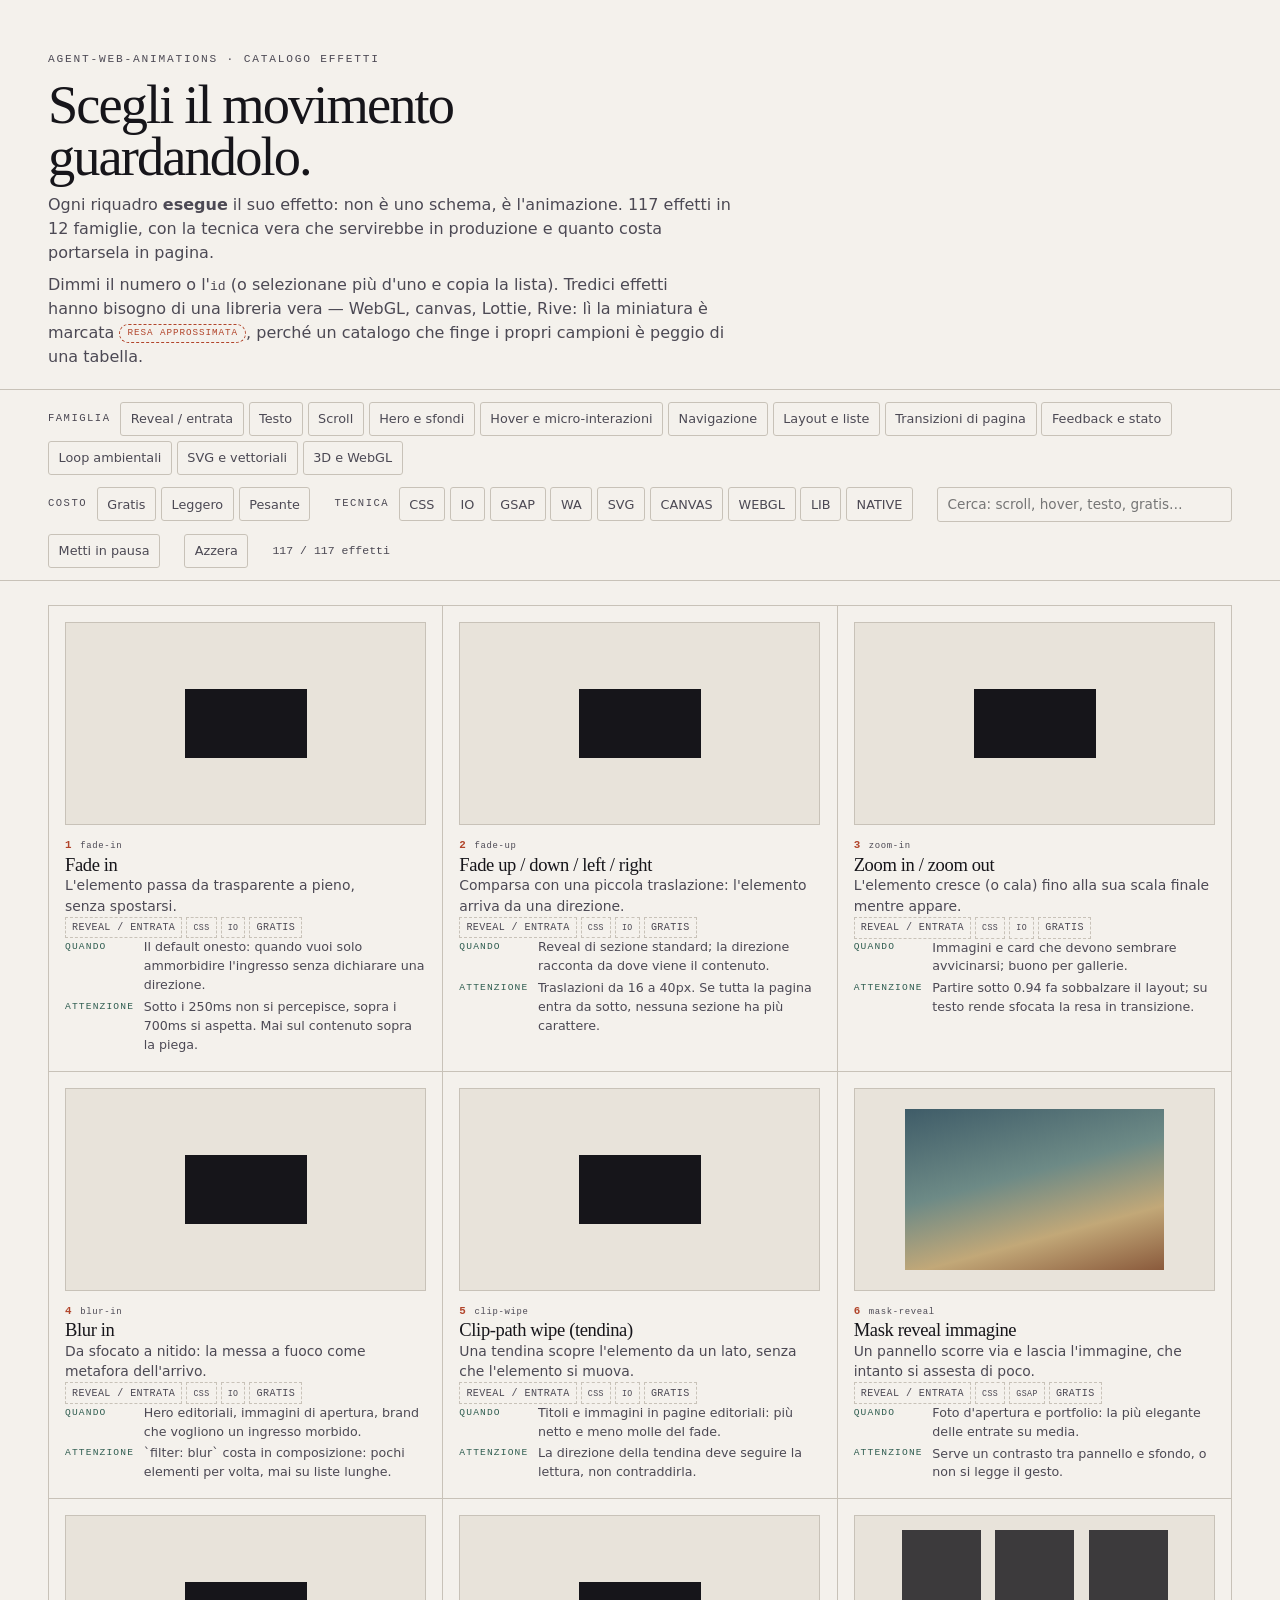
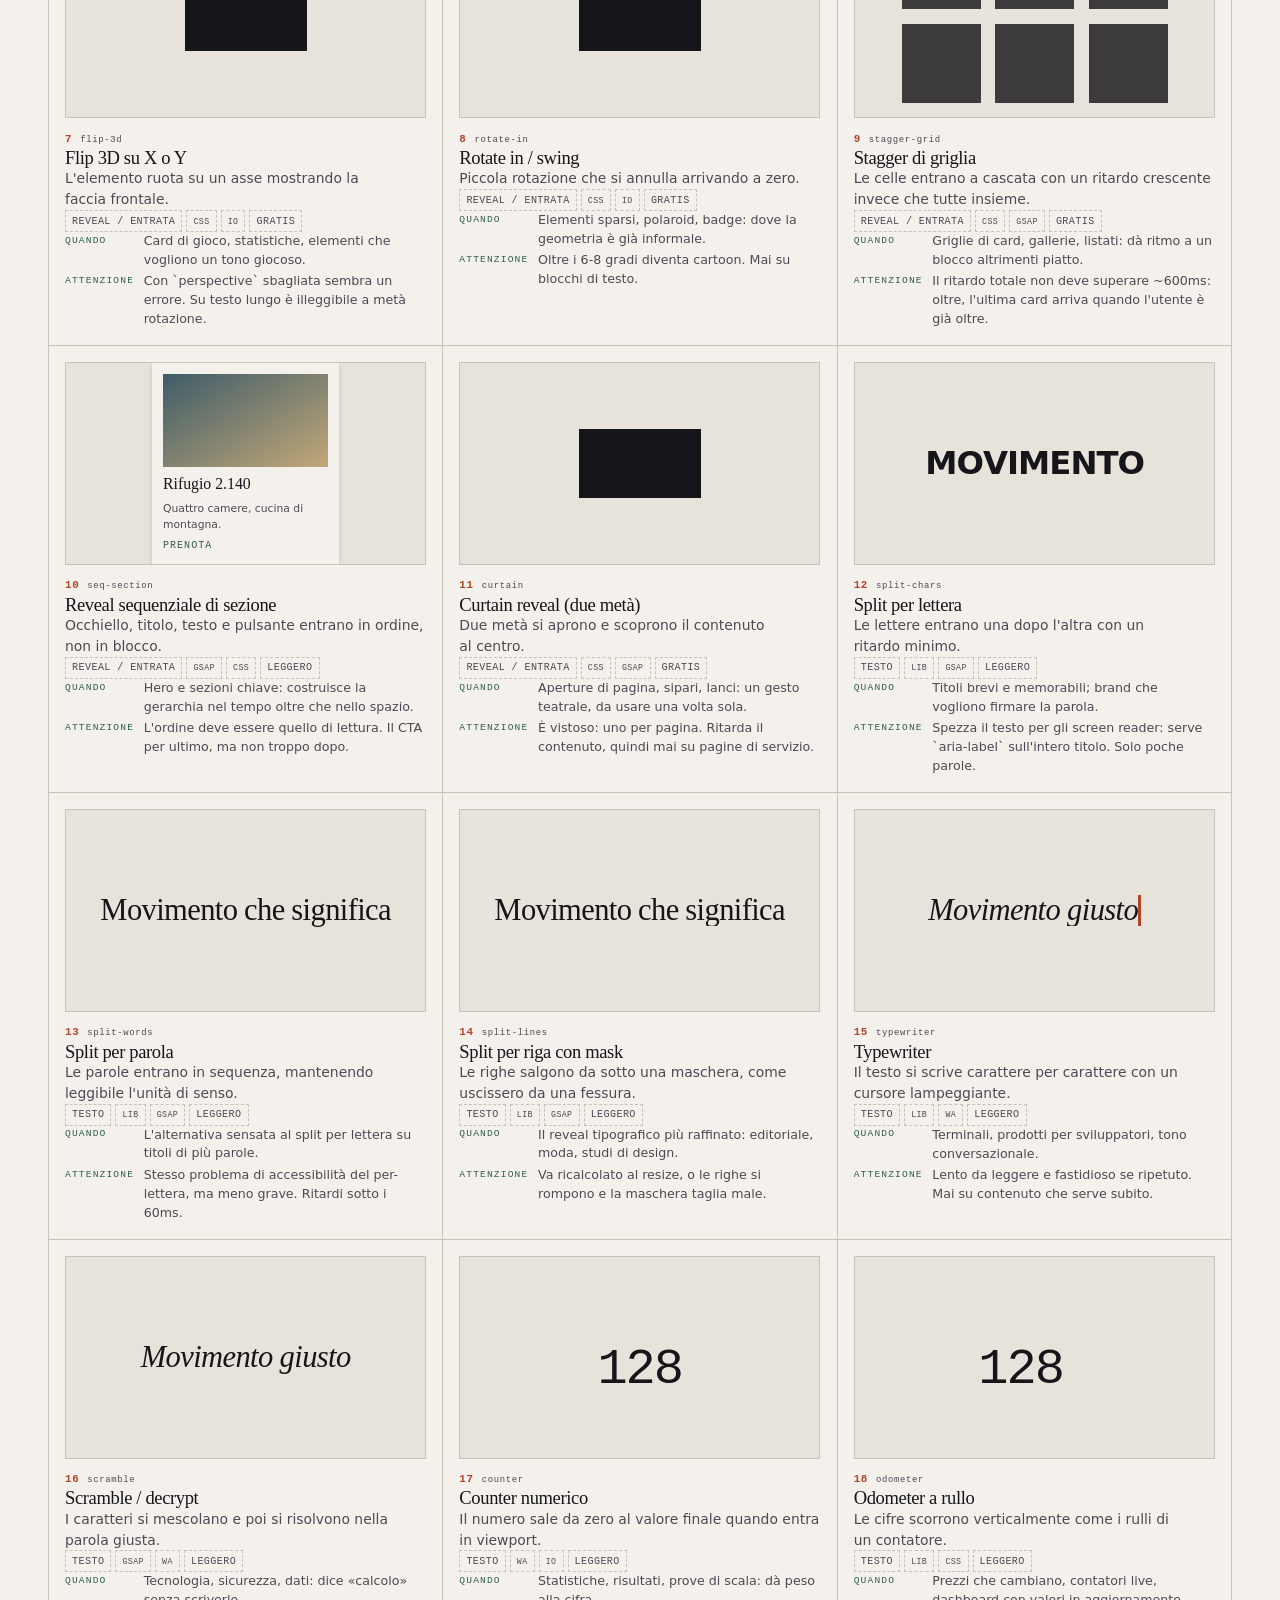
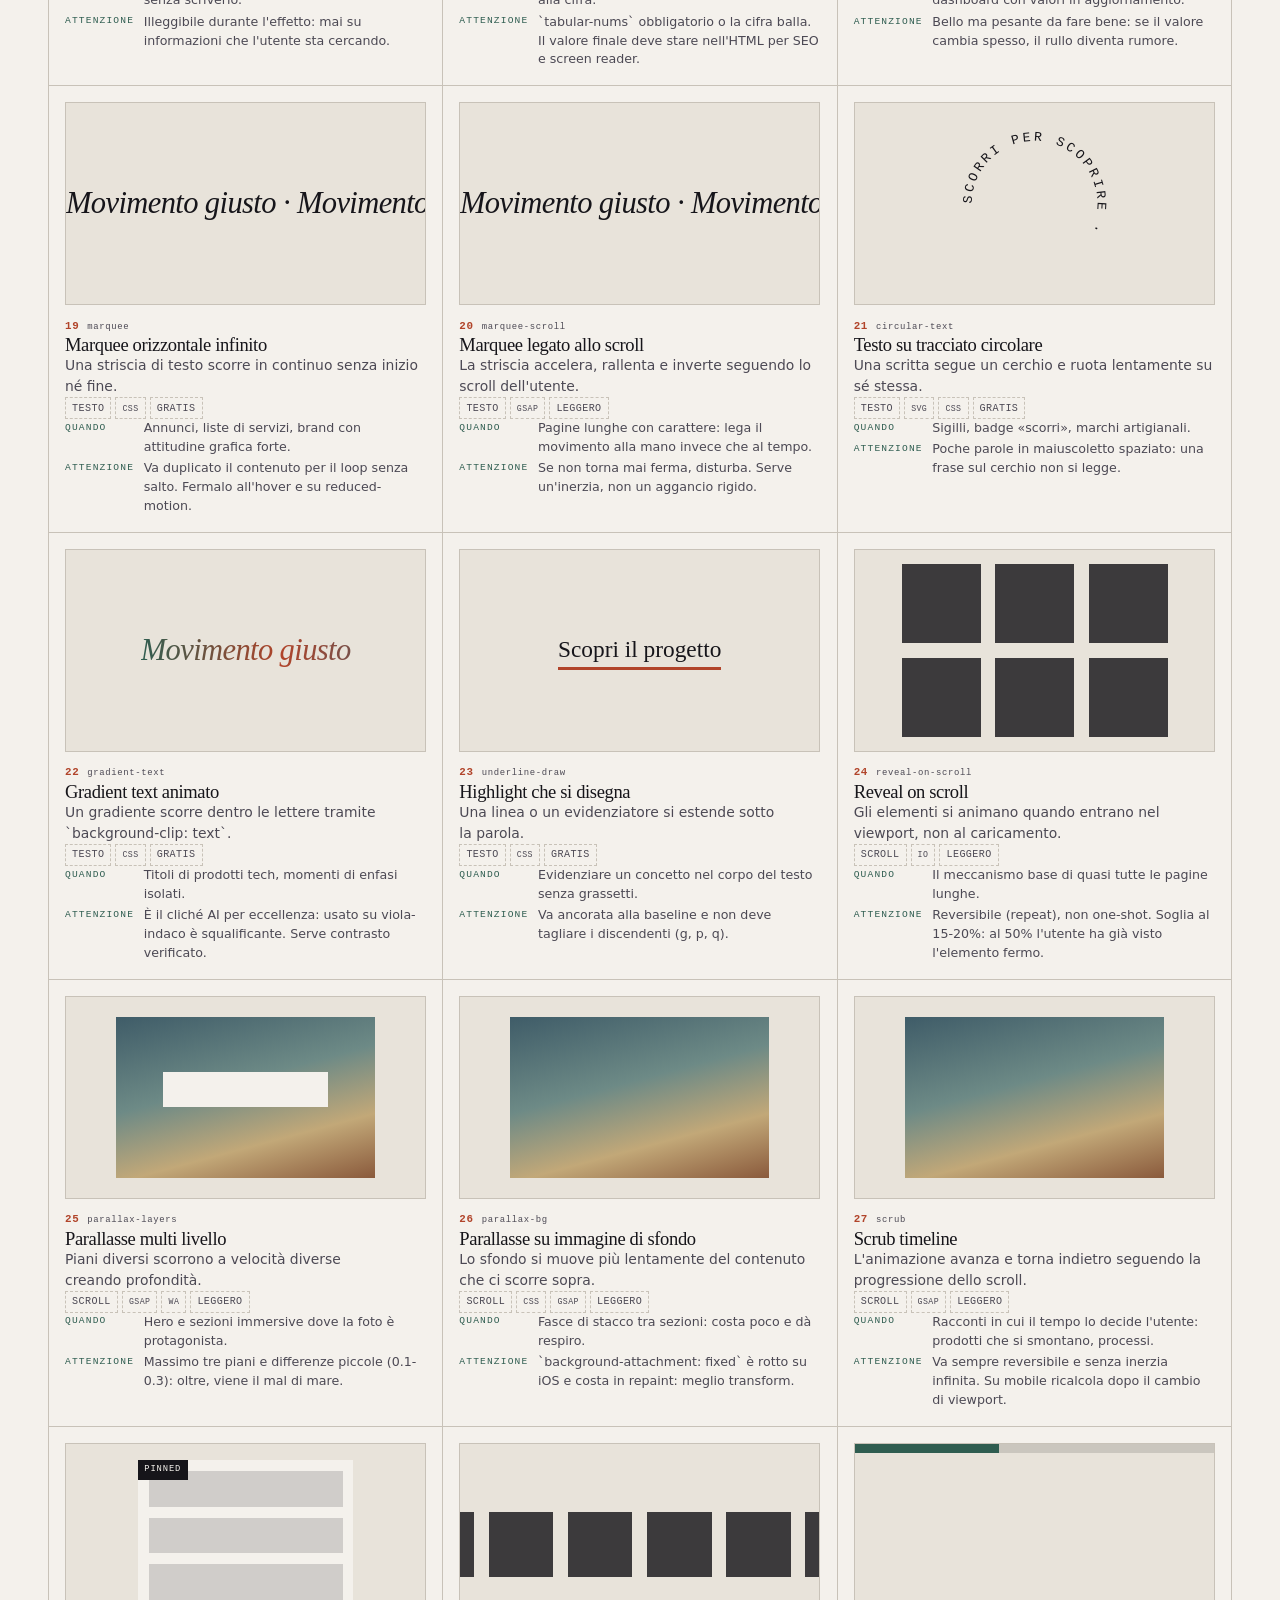
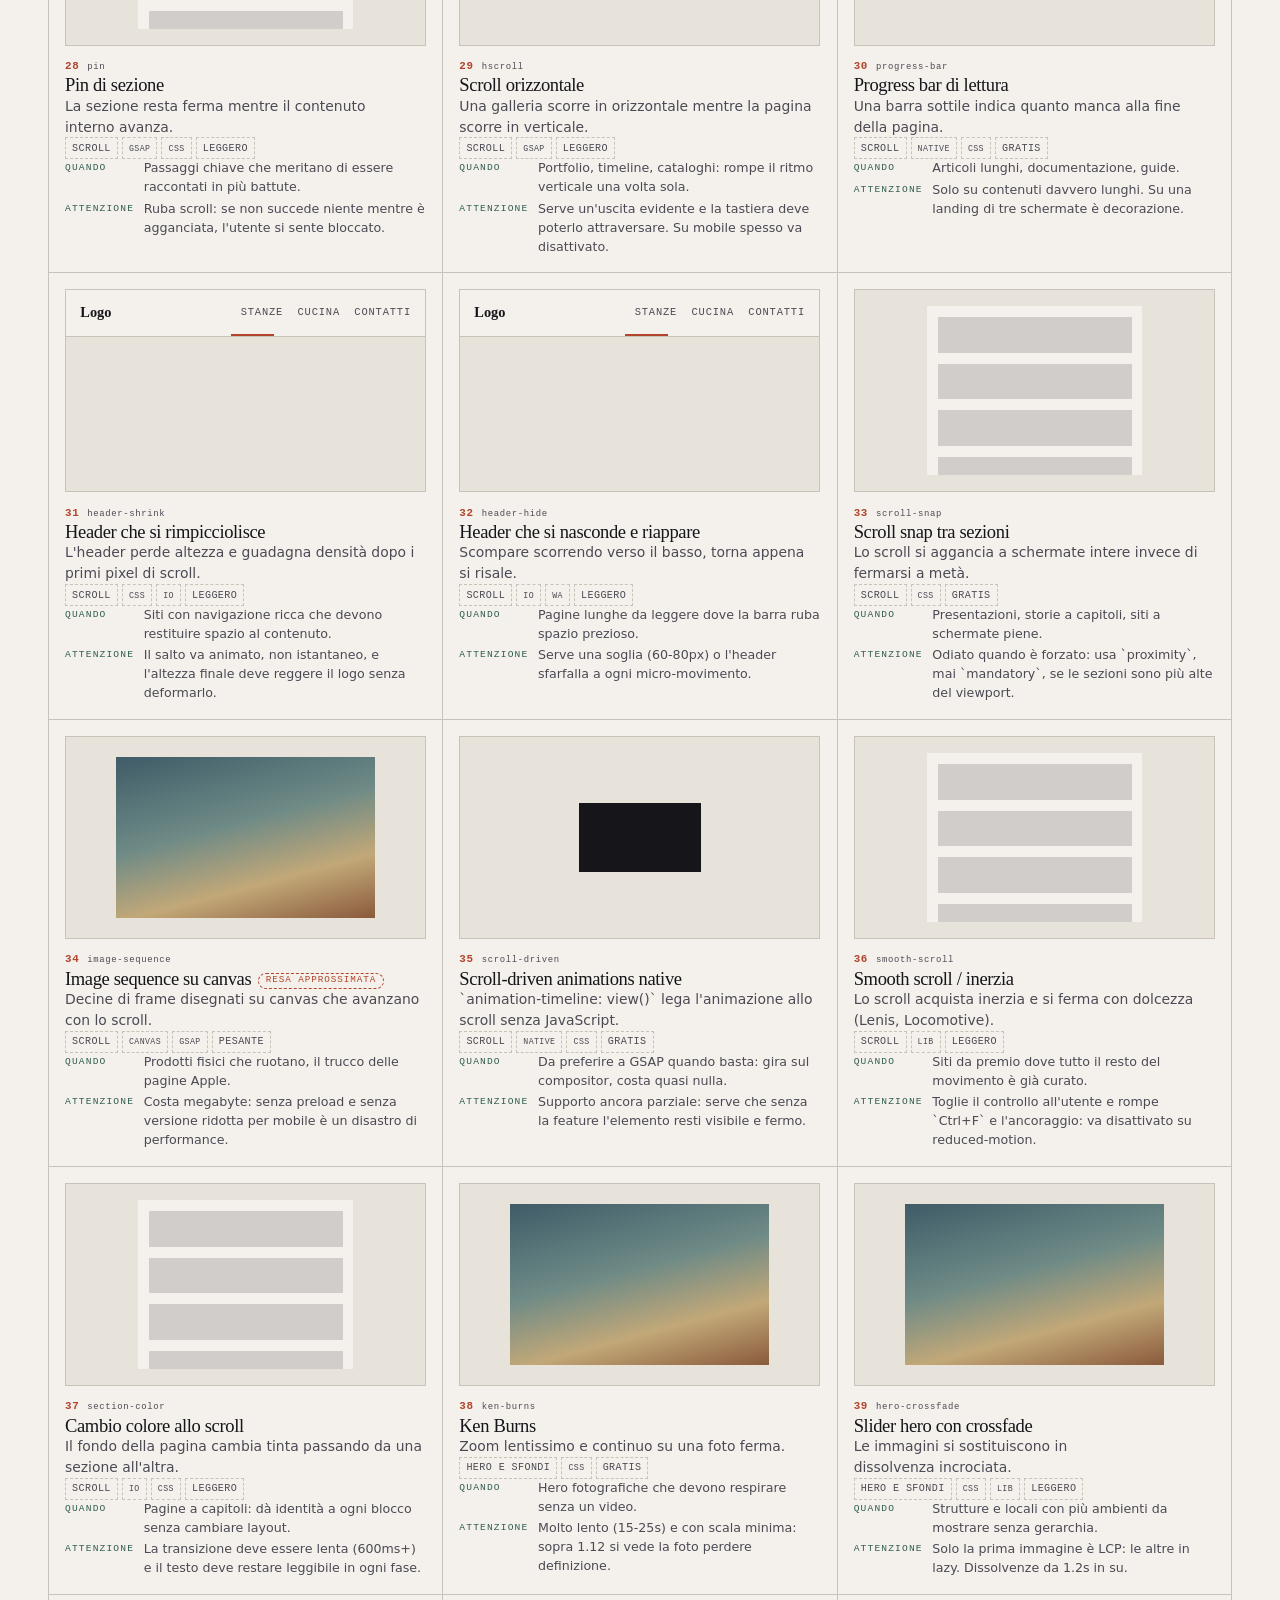
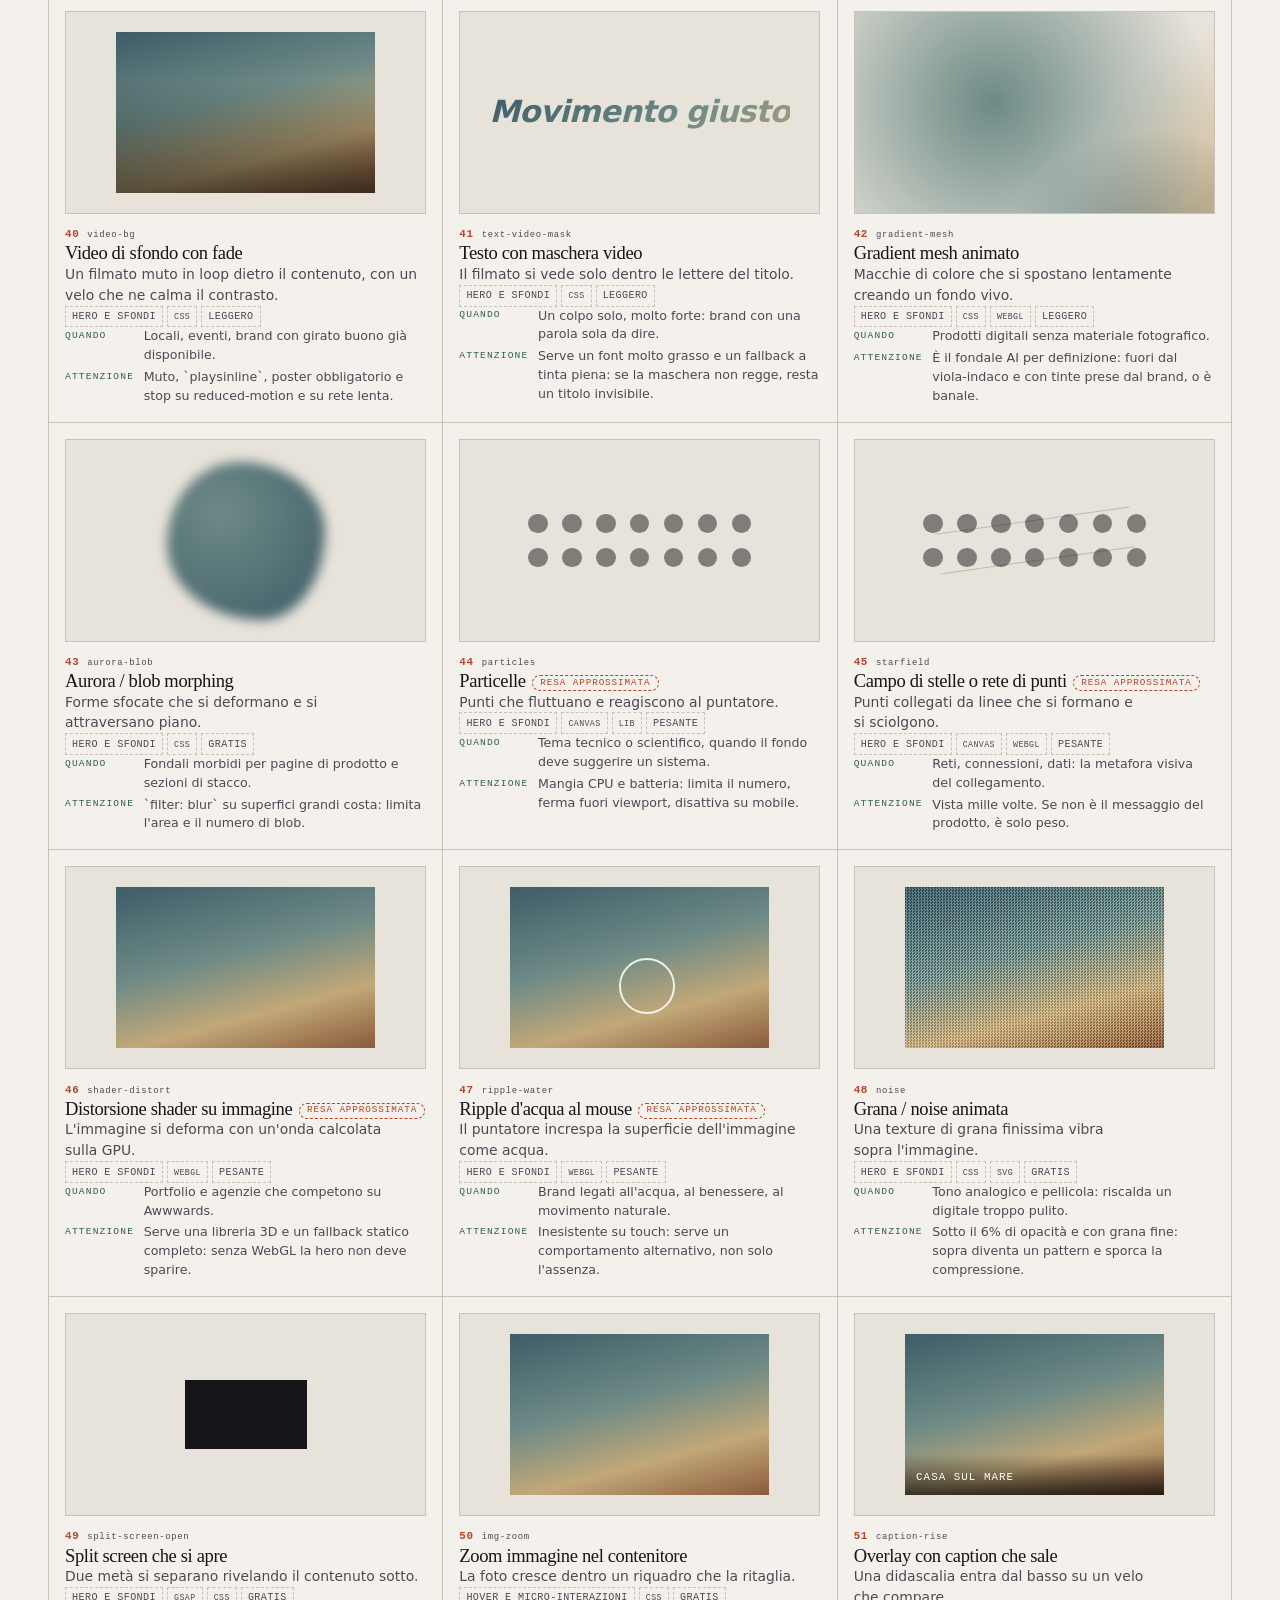
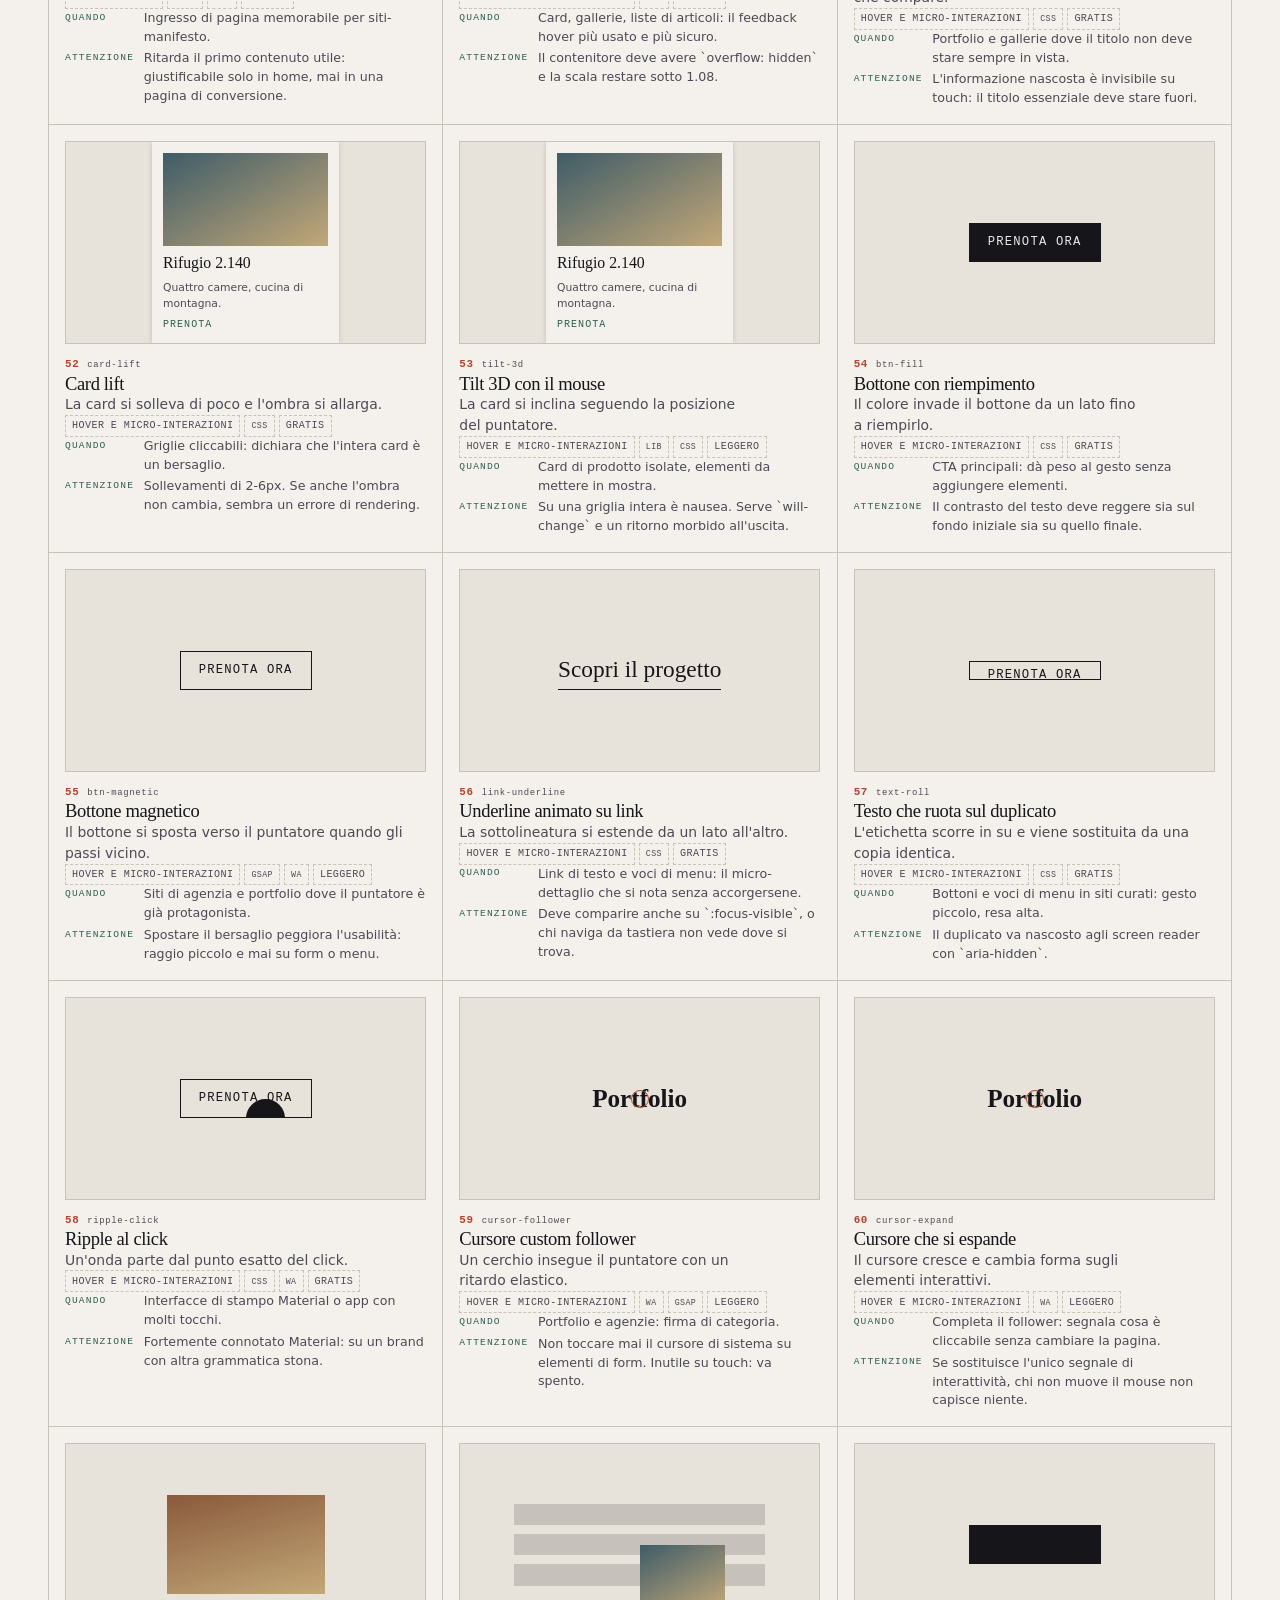
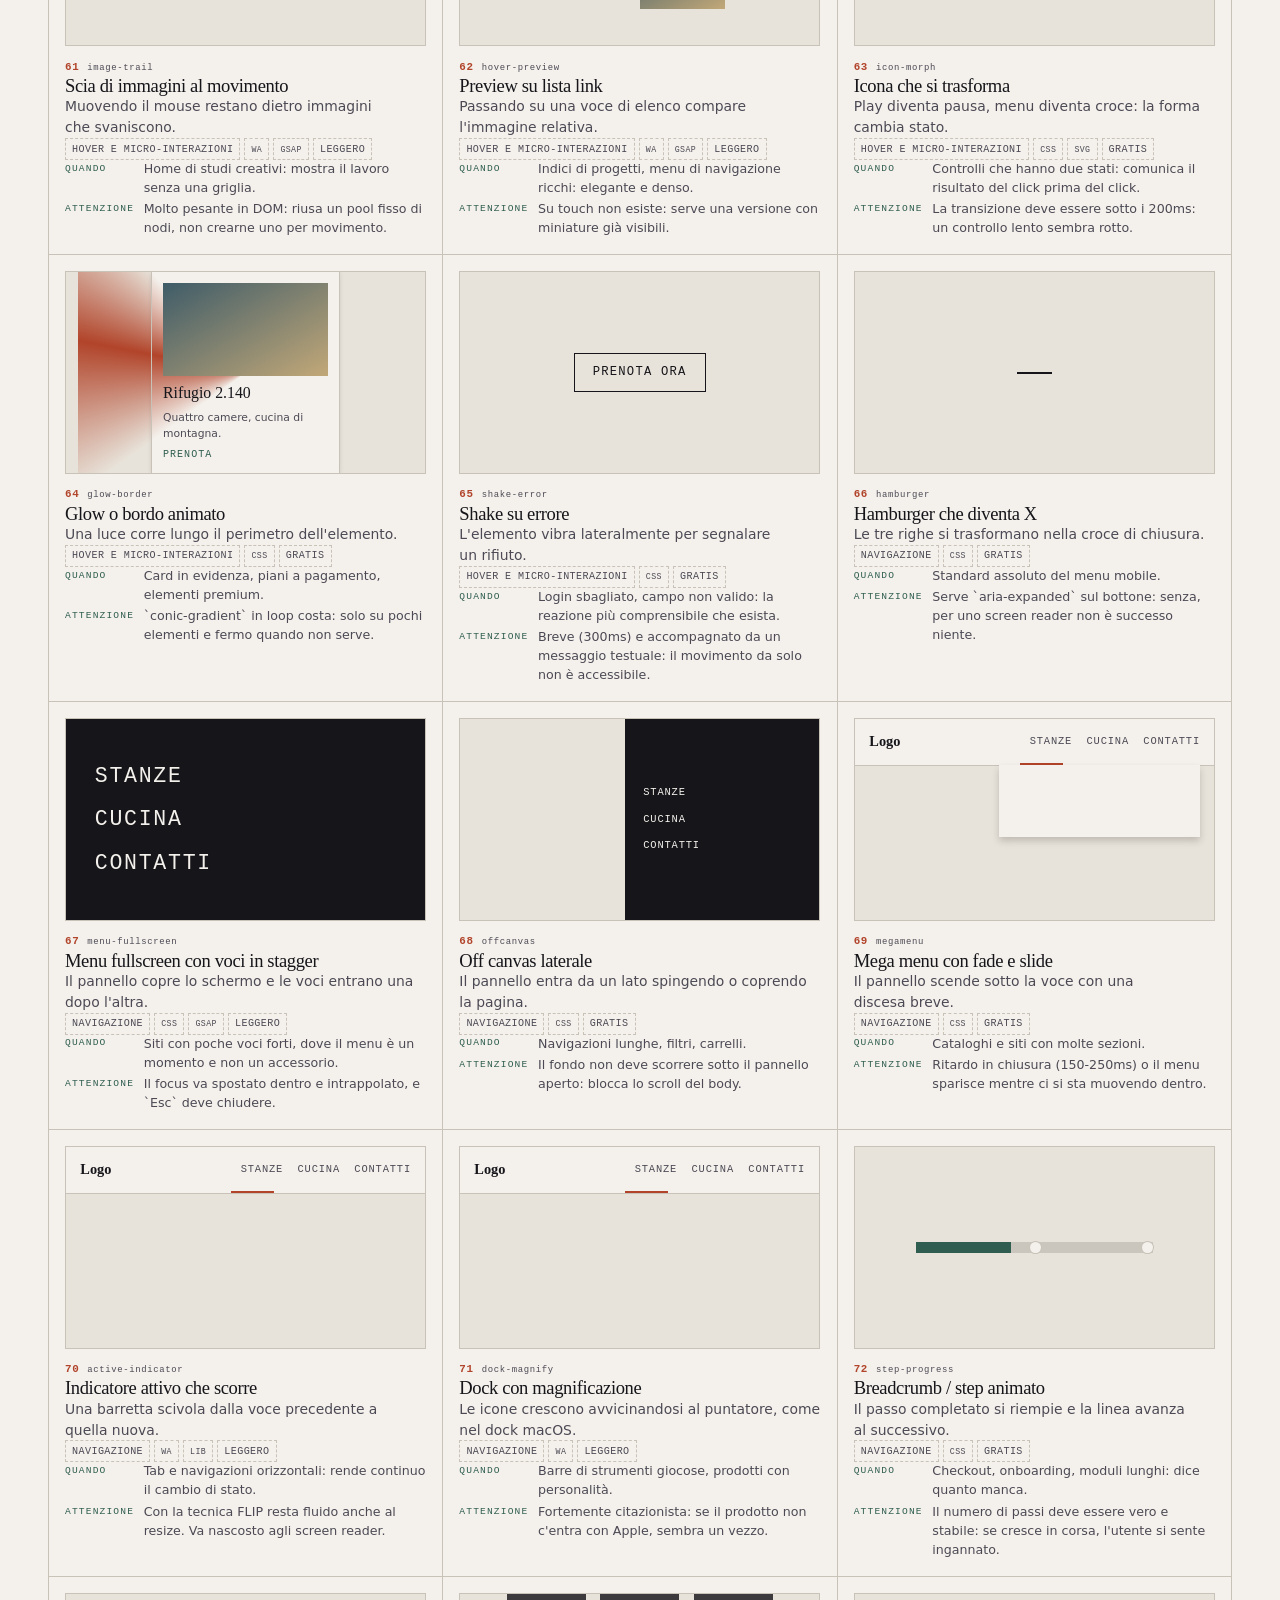
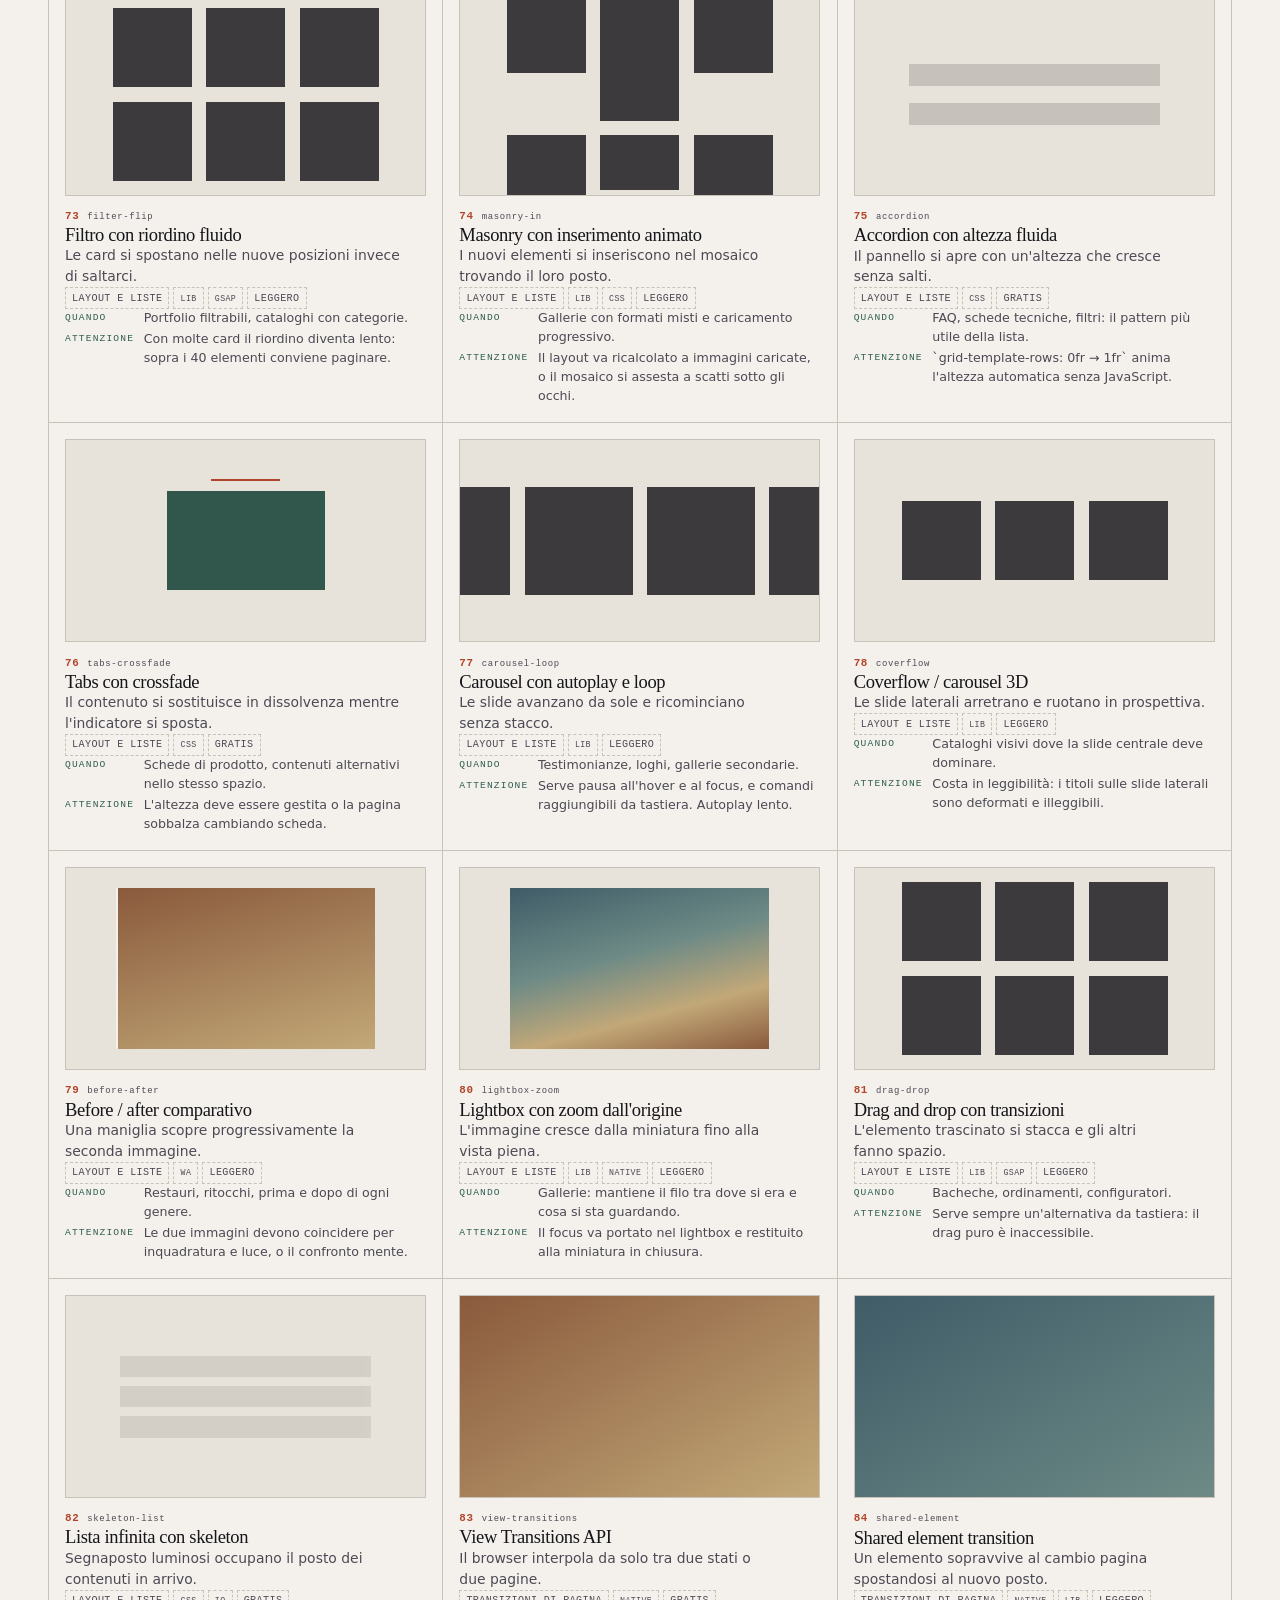
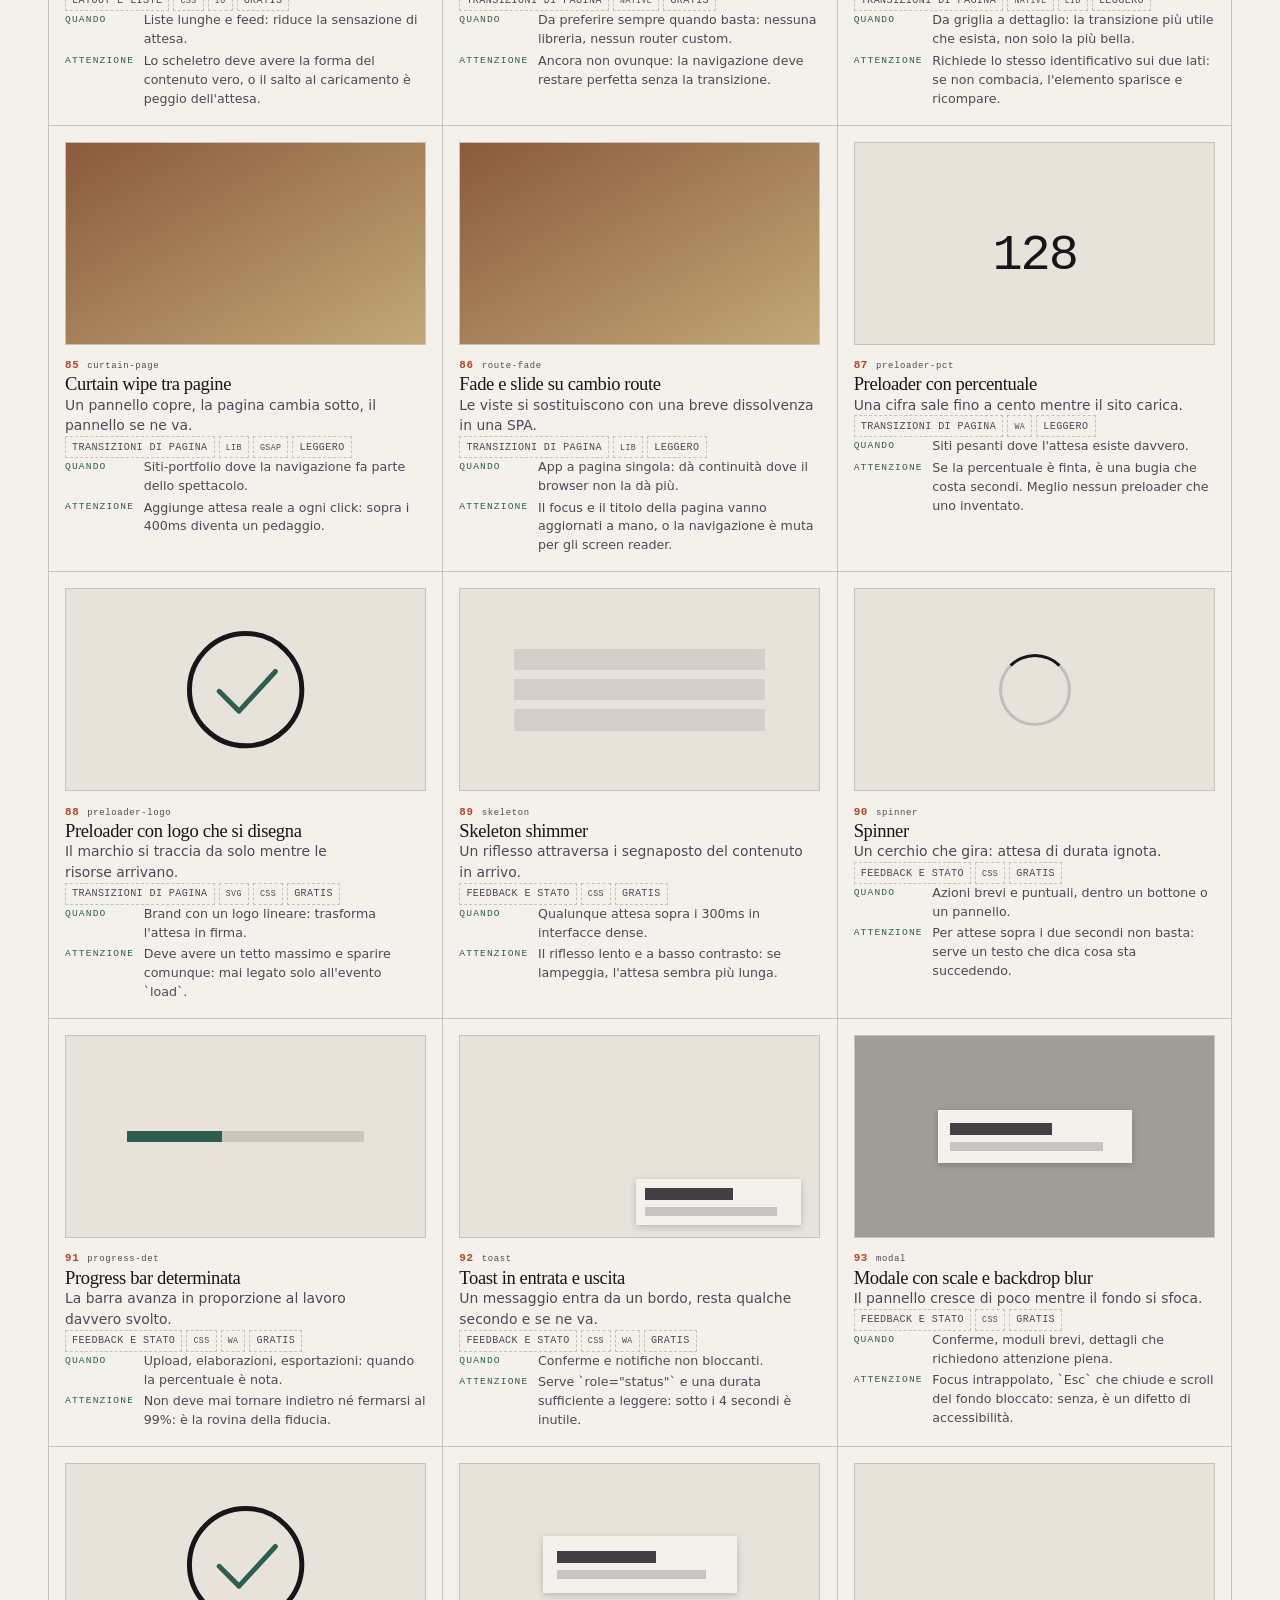
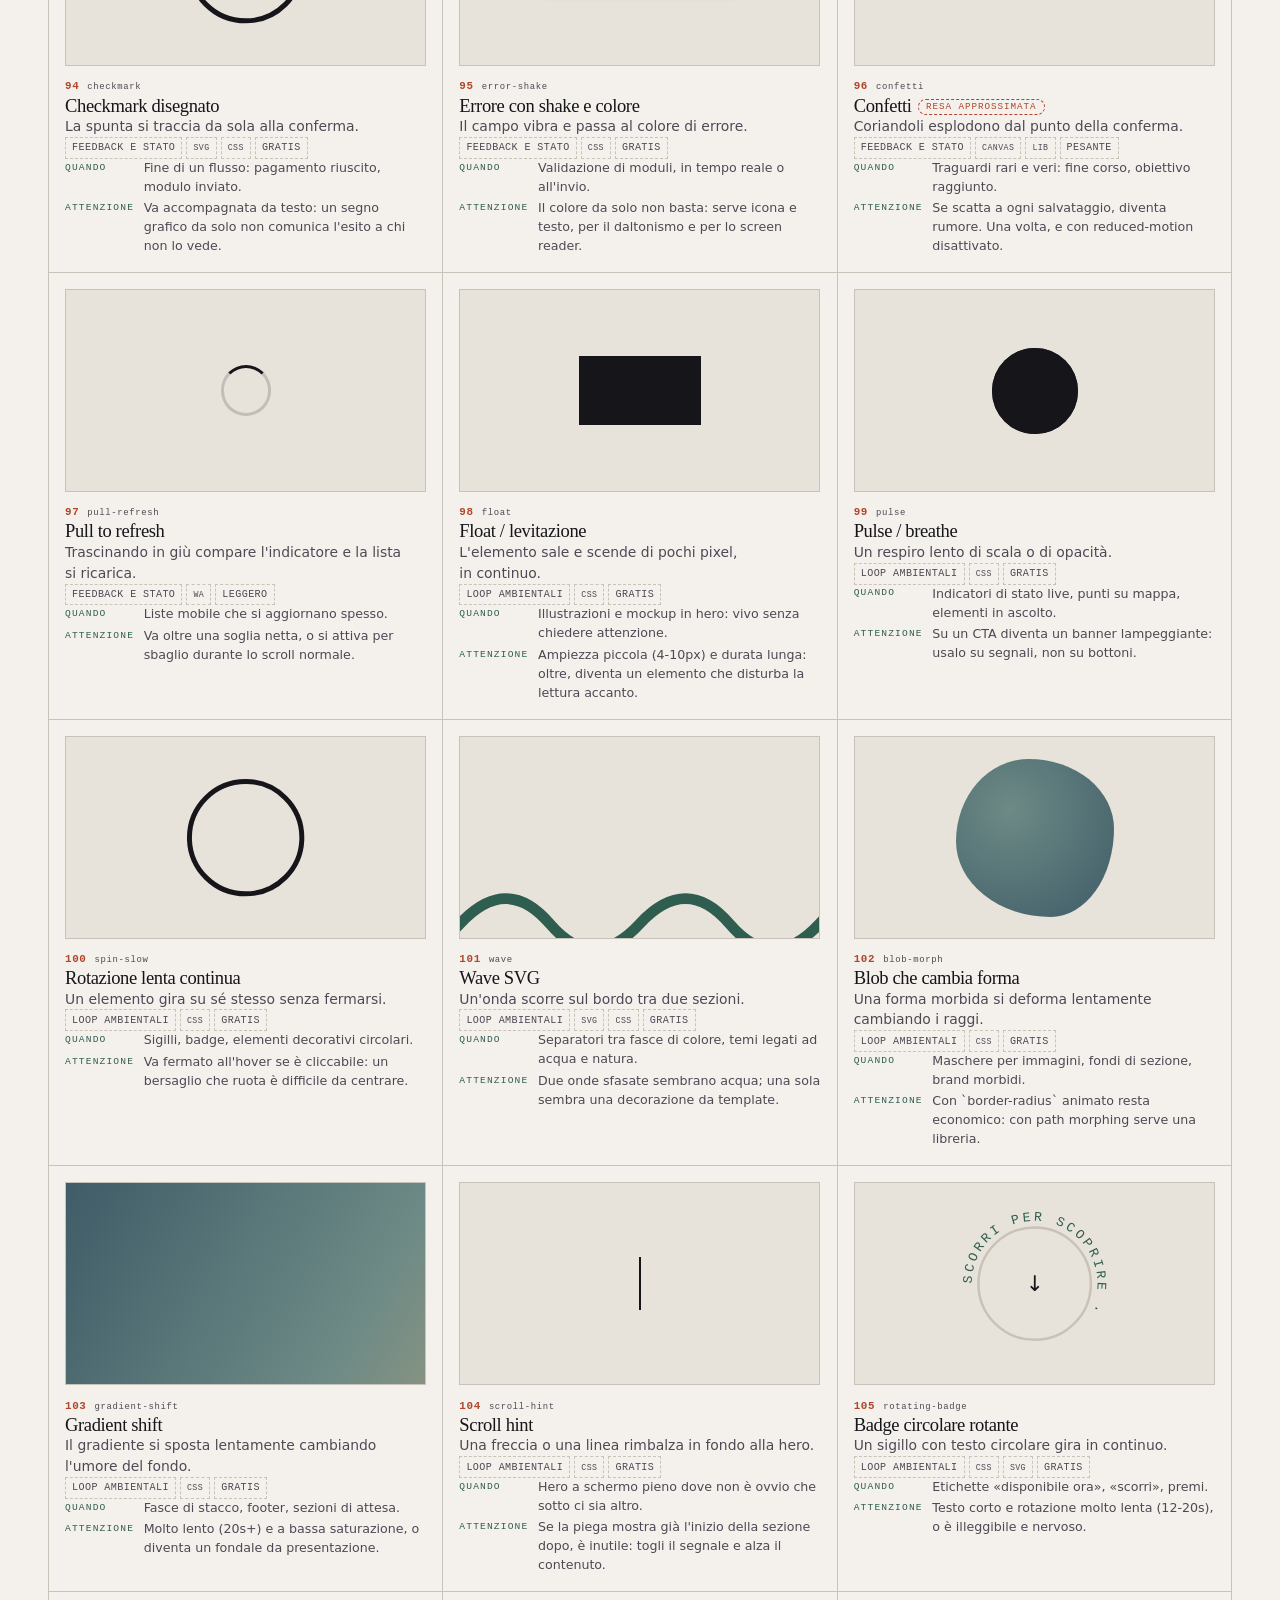
==== skills/agent-web-animations/assets/effects-gallery.html @ 32ee652e "Initial release of Enhanced Party Mode (epm) BMad module. Packages seven craft/legal/infra agents wi" ====
<!DOCTYPE html>
<html lang="it" data-generated-by="effects_gallery.py">
<head>
<meta charset="utf-8">
<meta name="viewport" content="width=device-width, initial-scale=1">
<title>Effetti — scelta a vista</title>
<style>
:root {
  --paper: #f4f1ec;
  --paper-2: #e8e3da;
  --ink: #16151a;
  --ink-2: #4c4954;
  --rule: #c8c2b8;
  --accent: #2f5d50;
  --hot: #b1442a;
  --r: 3px;
  --mono: ui-monospace, "SF Mono", SFMono-Regular, Menlo, Consolas, monospace;
  --serif: "Iowan Old Style", "Palatino Linotype", Palatino, Georgia, serif;
  --sans: system-ui, -apple-system, "Segoe UI", Roboto, sans-serif;
}
* { box-sizing: border-box; }
html { -webkit-text-size-adjust: 100%; }
body {
  margin: 0; background: var(--paper); color: var(--ink);
  font-family: var(--sans); line-height: 1.5;
}
code { font-family: var(--mono); font-size: .82em; }
.sr { position: absolute; width: 1px; height: 1px; overflow: hidden; clip: rect(0 0 0 0); }

header.masthead { padding: clamp(1.5rem, 4vw, 3.5rem) clamp(1rem, 4vw, 3rem) 1.25rem; border-bottom: 1px solid var(--rule); }
.kicker { font-family: var(--mono); font-size: .7rem; letter-spacing: .16em; text-transform: uppercase; color: var(--ink-2); margin: 0 0 .75rem; }
h1 { font-family: var(--serif); font-weight: 500; font-size: clamp(2rem, 5.5vw, 3.4rem); line-height: .95; letter-spacing: -.035em; margin: 0 0 .6rem; max-width: 22ch; text-wrap: balance; }
.lede { margin: 0; max-width: 68ch; color: var(--ink-2); text-wrap: pretty; }
.lede + .lede { margin-top: .5rem; }

.toolbar { position: sticky; top: 0; z-index: 5; background: color-mix(in srgb, var(--paper) 92%, transparent); backdrop-filter: blur(6px); border-bottom: 1px solid var(--rule); padding: .75rem clamp(1rem, 4vw, 3rem); display: flex; flex-wrap: wrap; gap: .75rem 1.5rem; align-items: center; }
.chips { display: flex; flex-wrap: wrap; gap: .3rem; align-items: center; }
.chips__label { font-family: var(--mono); font-size: .66rem; letter-spacing: .14em; text-transform: uppercase; color: var(--ink-2); margin-right: .3rem; }
.chip, .btn { font: inherit; font-size: .8rem; padding: .3rem .6rem; border: 1px solid var(--rule); border-radius: var(--r); background: transparent; color: var(--ink-2); cursor: pointer; min-height: 34px; }
.chip[aria-pressed="true"] { background: var(--ink); border-color: var(--ink); color: var(--paper); }
.chip:focus-visible, .btn:focus-visible, .card:focus-visible, input:focus-visible { outline: 2px solid var(--hot); outline-offset: 2px; }
.search { flex: 1 1 12rem; min-width: 9rem; }
.search input { width: 100%; font: inherit; font-size: .85rem; padding: .4rem .6rem; border: 1px solid var(--rule); border-radius: var(--r); background: var(--paper); color: var(--ink); min-height: 34px; }
.count { font-family: var(--mono); font-size: .72rem; color: var(--ink-2); white-space: nowrap; }

main { padding: 1.5rem clamp(1rem, 4vw, 3rem) 6rem; }
.grid { display: grid; gap: 1px; grid-template-columns: repeat(auto-fill, minmax(min(100%, 23rem), 1fr)); background: var(--rule); border: 1px solid var(--rule); }
.card { background: var(--paper); padding: 1rem; display: flex; flex-direction: column; gap: .75rem; cursor: pointer; }
.card[aria-pressed="true"] { background: var(--paper-2); box-shadow: inset 3px 0 0 var(--hot); }
.card .eyebrow { margin: 0; font-family: var(--mono); font-size: .68rem; letter-spacing: .06em; color: var(--ink-2); display: flex; gap: .5rem; align-items: baseline; }
.card .eyebrow b { color: var(--hot); font-weight: 600; }
.card h3 { font-family: var(--serif); font-weight: 500; font-size: 1.16rem; line-height: 1.15; letter-spacing: -.02em; margin: 0; }
.card .desc { margin: 0; font-size: .87rem; color: var(--ink-2); max-width: 52ch; text-wrap: pretty; }
.flag { display: inline-block; margin-left: .4rem; font-family: var(--mono); font-size: .58rem; letter-spacing: .1em; text-transform: uppercase; color: var(--hot); border: 1px dashed currentColor; border-radius: 999px; padding: .1rem .45rem; vertical-align: middle; }
.flag--inline { margin: 0; }
.tokens { list-style: none; display: flex; flex-wrap: wrap; gap: .25rem; margin: 0; padding: 0; }
.tokens li { font-family: var(--mono); font-size: .63rem; letter-spacing: .04em; text-transform: uppercase; padding: .15rem .38rem; border: 1px dashed var(--rule); color: var(--ink-2); }
.cost--free { color: var(--accent); border-color: currentColor; }
.cost--heavy { color: var(--hot); border-color: currentColor; }
.notes { margin: 0; display: grid; grid-template-columns: max-content 1fr; gap: .15rem .6rem; font-size: .79rem; }
.notes dt { font-family: var(--mono); font-size: .6rem; letter-spacing: .12em; text-transform: uppercase; color: var(--accent); padding-top: .12rem; }
.notes dd { margin: 0; color: var(--ink-2); }
.card[hidden] { display: none; }

.kits { margin-top: 3rem; border-top: 1px solid var(--rule); padding-top: 1.5rem; }
.kits h2, .legend h2 { font-family: var(--serif); font-weight: 500; font-size: 1.5rem; letter-spacing: -.025em; margin: 0 0 .5rem; }
.kits__cols { display: grid; gap: 1px; grid-template-columns: repeat(auto-fit, minmax(min(100%, 15rem), 1fr)); background: var(--rule); border: 1px solid var(--rule); margin-top: 1rem; }
.kit { background: var(--paper); padding: .9rem; display: flex; flex-direction: column; gap: .5rem; align-items: start; }
.kit h3 { font-family: var(--serif); font-weight: 500; font-size: 1.05rem; margin: 0; }
.kit p { margin: 0; font-size: .82rem; color: var(--ink-2); }
.kit__ids { font-family: var(--mono); font-size: .66rem; line-height: 1.7; }
.legend { margin-top: 2.5rem; border-top: 1px solid var(--rule); padding-top: 1.5rem; }
.legend__cols { display: grid; gap: 1.5rem 2.5rem; grid-template-columns: repeat(auto-fit, minmax(min(100%, 17rem), 1fr)); }
.legend h3 { font-family: var(--mono); font-size: .68rem; letter-spacing: .14em; text-transform: uppercase; color: var(--accent); margin: 0 0 .5rem; }
.legend dl { margin: 0; }
.legend dt { font-size: .82rem; }
.legend dt code { color: var(--ink-2); }
.legend dd { margin: 0 0 .6rem; font-size: .8rem; color: var(--ink-2); max-width: 46ch; }
.credits { margin-top: 2rem; border-top: 1px solid var(--rule); padding-top: 1rem; }
.credits p { margin: 0; font-family: var(--mono); font-size: .7rem; line-height: 1.6; color: var(--ink-2); max-width: 80ch; }

.tray { position: fixed; left: 0; right: 0; bottom: 0; z-index: 10; display: flex; flex-wrap: wrap; gap: .5rem 1rem; align-items: center; padding: .7rem clamp(1rem, 4vw, 3rem); background: var(--ink); color: var(--paper); }
.tray[hidden] { display: none; }
.tray p { margin: 0; font-family: var(--mono); font-size: .74rem; flex: 1 1 14rem; word-break: break-word; }
.tray .btn { border-color: rgb(255 255 255 / .45); color: var(--paper); }
.empty { font-family: var(--mono); font-size: .8rem; color: var(--ink-2); padding: 2rem 0; }
.empty[hidden] { display: none; }

@media (max-width: 720px) { .toolbar { position: static; } .notes { grid-template-columns: 1fr; } }

/* ------------------------------------------------------------------ palchi */
.stage { position: relative; display: grid; place-items: center; aspect-ratio: 16 / 9; overflow: hidden;
  background: var(--paper-2); border: 1px solid var(--rule); container-type: inline-size; }
.stage > * { position: relative; }
.s-block { width: 34%; height: 34%; background: var(--ink); }
.s-grid { display: grid; grid-template-columns: repeat(3, 1fr); gap: 4cqw; width: 74%; }
.s-grid i { aspect-ratio: 1; background: var(--ink); opacity: .82; }
.s-line { font-family: var(--serif); font-size: 8.5cqw; line-height: 1; letter-spacing: -.02em; color: var(--ink); white-space: nowrap; }
.s-words i, .s-chars i { display: inline-block; font-style: normal; }
.s-words i + i { margin-left: .22em; }
.s-chars { font-family: var(--sans); font-weight: 800; font-size: 9cqw; letter-spacing: -.03em; }
.s-photo { width: 72%; aspect-ratio: 16 / 10; overflow: hidden; background: var(--ink); }
.s-photo i { position: absolute; inset: 0; background:
  linear-gradient(165deg, #3f5c68 0%, #6d8a86 42%, #c2a878 72%, #8a5a3c 100%); }
.s-btn { display: inline-flex; align-items: center; justify-content: center; padding: 2.6cqw 5cqw; overflow: hidden;
  border: 1px solid var(--ink); color: var(--ink); font-family: var(--mono); font-size: 3.4cqw; letter-spacing: .1em; text-transform: uppercase; }
.s-btn em { font-style: normal; display: block; }
.s-link { font-family: var(--serif); font-size: 6.5cqw; color: var(--ink); padding-bottom: .12em; }
.s-card { display: flex; flex-direction: column; gap: 1.4cqw; width: 52%; padding: 3cqw; background: var(--paper);
  box-shadow: 0 .4cqw 1.4cqw rgb(0 0 0 / .16); }
.s-card__ph { display: block; aspect-ratio: 16 / 9; background: linear-gradient(150deg, #3f5c68, #c2a878); }
.s-card b { font-family: var(--serif); font-weight: 500; font-size: 4.4cqw; }
.s-card em { font-style: normal; font-size: 3cqw; color: var(--ink-2); }
.s-card u { text-decoration: none; font-family: var(--mono); font-size: 2.8cqw; letter-spacing: .1em; text-transform: uppercase; color: var(--accent); }
.s-nav { position: absolute; top: 0; left: 0; right: 0; display: flex; align-items: center; gap: 4cqw; padding: 3.4cqw 4cqw;
  background: var(--paper); border-bottom: 1px solid var(--rule); }
.s-nav b { font-family: var(--serif); font-size: 4cqw; margin-right: auto; }
.s-nav i { font-style: normal; font-family: var(--mono); font-size: 2.9cqw; letter-spacing: .08em; text-transform: uppercase; color: var(--ink-2); }
.s-nav__ind { position: absolute; left: 46%; bottom: 0; width: 12cqw; height: 2px; background: var(--hot); }
.s-list { display: flex; flex-direction: column; gap: 2.4cqw; width: 70%; }
.s-list i { height: 6cqw; background: var(--ink); opacity: .16; }
.s-path { width: 46%; }
.s-path svg { display: block; width: 100%; overflow: visible; }
.s-path circle, .s-path path { fill: none; stroke: var(--ink); stroke-width: 3; stroke-linecap: round; stroke-linejoin: round; }
.s-path .subj--tick { stroke: var(--accent); }
.s-path__ring { display: none; font-family: var(--mono); font-size: 8px; letter-spacing: .22em; fill: var(--ink); stroke: none; }
.s-dots { display: grid; grid-template-columns: repeat(7, 1fr); gap: 4cqw; width: 62%; }
.s-dots i { aspect-ratio: 1; border-radius: 50%; background: var(--ink); opacity: .5; }
.s-bar { width: 66%; height: 3cqw; background: rgb(22 21 26 / .14); overflow: hidden; }
.s-bar i { display: block; width: 40%; height: 100%; background: var(--accent); }
.s-panel { display: flex; flex-direction: column; gap: 2cqw; width: 54%; padding: 3.4cqw; background: var(--paper);
  box-shadow: 0 .6cqw 2cqw rgb(0 0 0 / .2); }
.s-panel b { display: block; height: 3.4cqw; width: 60%; background: var(--ink); opacity: .8; }
.s-panel em { display: block; height: 2.4cqw; width: 90%; background: var(--ink); opacity: .2; }
.s-cursor { position: absolute; inset: 0; display: grid; place-items: center; }
.s-cursor b { font-family: var(--serif); font-size: 7cqw; color: var(--ink); }
.s-cursor i { position: absolute; left: 50%; top: 50%; width: 5cqw; height: 5cqw; margin: -2.5cqw 0 0 -2.5cqw;
  border: 1px solid var(--hot); border-radius: 50%; }
.s-num { font-family: var(--mono); font-size: 14cqw; font-variant-numeric: tabular-nums; letter-spacing: -.04em; color: var(--ink); }
.s-num i { font-style: normal; }
.s-blob { width: 44%; aspect-ratio: 1; }
.s-blob i { position: absolute; inset: 0; background: radial-gradient(circle at 34% 32%, #6d8a86, #3f5c68);
  border-radius: 46% 54% 40% 60% / 52% 44% 56% 48%; filter: blur(.4cqw); }
.s-scene { width: 34%; aspect-ratio: 1; perspective: 60cqw; }
.s-scene .subj { position: absolute; inset: 0; transform-style: preserve-3d; }
.s-scene b { position: absolute; inset: 0; border: 1px solid var(--ink); background: rgb(63 92 104 / .3); }
.s-scene .f1 { transform: translateZ(6cqw); }
.s-scene .f2 { transform: rotateY(90deg) translateZ(6cqw); }
.s-scene .f3 { transform: rotateY(180deg) translateZ(6cqw); }
.s-scene .f4 { transform: rotateY(270deg) translateZ(6cqw); }
.s-page { position: absolute; inset: 0; }
.s-page i { position: absolute; inset: 0; display: block; }
.s-page .p-a { background: linear-gradient(150deg, #3f5c68, #6d8a86); }
.s-page .p-b { background: linear-gradient(150deg, #8a5a3c, #c2a878); }
.s-scrollbox { position: absolute; inset: 8% 20%; overflow: hidden; background: var(--paper); }
.s-scrollbox .subj { position: absolute; left: 0; right: 0; top: 0; display: flex; flex-direction: column; gap: 3cqw; padding: 3cqw; }
.s-scrollbox b { display: block; height: 10cqw; background: var(--ink); opacity: .16; }

/* pausa globale + rispetto delle preferenze di sistema */
body.is-paused .stage *, body.is-paused .stage { animation-play-state: paused !important; }
@media (prefers-reduced-motion: reduce) {
  .stage *, .stage { animation: none !important; transition: none !important; }
  .stage::after { content: "movimento disattivato dal sistema"; position: absolute; left: 0; right: 0; bottom: 0;
    font-family: var(--mono); font-size: .6rem; letter-spacing: .08em; text-transform: uppercase;
    text-align: center; padding: .3rem; background: var(--ink); color: var(--paper); }
}

/* ------------------------------------------------------------------ effetti */
/* 1-11 reveal */
@keyframes k-fade { 0%,12% { opacity: 0 } 45%,88% { opacity: 1 } 100% { opacity: 0 } }
.fx--fade-in .subj { animation: k-fade 3.4s ease-in-out infinite; }
@keyframes k-fade-up { 0%,12% { opacity: 0; transform: translateY(28%) } 45%,88% { opacity: 1; transform: none } 100% { opacity: 0; transform: translateY(28%) } }
.fx--fade-up .subj { animation: k-fade-up 3.4s cubic-bezier(.2,.7,.3,1) infinite; }
@keyframes k-zoom { 0%,12% { opacity: 0; transform: scale(.82) } 45%,88% { opacity: 1; transform: none } 100% { opacity: 0; transform: scale(.82) } }
.fx--zoom-in .subj { animation: k-zoom 3.4s cubic-bezier(.2,.7,.3,1) infinite; }
@keyframes k-blur { 0%,12% { opacity: 0; filter: blur(1.6cqw) } 45%,88% { opacity: 1; filter: blur(0) } 100% { opacity: 0; filter: blur(1.6cqw) } }
.fx--blur-in .subj { animation: k-blur 3.6s ease-in-out infinite; }
@keyframes k-clip { 0%,10% { clip-path: inset(0 100% 0 0) } 45%,88% { clip-path: inset(0 0 0 0) } 100% { clip-path: inset(0 0 0 100%) } }
.fx--clip-wipe .subj { animation: k-clip 3.6s cubic-bezier(.7,0,.2,1) infinite; }
@keyframes k-maskrev { 0%,8% { clip-path: inset(0 0 100% 0); transform: scale(1.12) } 46%,88% { clip-path: inset(0 0 0 0); transform: none } 100% { clip-path: inset(100% 0 0 0); transform: none } }
.fx--mask-reveal .subj { animation: k-maskrev 3.8s cubic-bezier(.66,0,.24,1) infinite; }
@keyframes k-flip { 0%,12% { opacity: .2; transform: perspective(60cqw) rotateY(-84deg) } 46%,88% { opacity: 1; transform: perspective(60cqw) rotateY(0) } 100% { opacity: .2; transform: perspective(60cqw) rotateY(84deg) } }
.fx--flip-3d .subj { animation: k-flip 3.6s cubic-bezier(.3,.7,.3,1) infinite; }
@keyframes k-rot { 0%,12% { opacity: 0; transform: rotate(-7deg) translateY(14%) } 46%,88% { opacity: 1; transform: none } 100% { opacity: 0; transform: rotate(7deg) } }
.fx--rotate-in .subj { animation: k-rot 3.4s cubic-bezier(.2,.8,.3,1) infinite; }
.fx--stagger-grid .subj { animation: k-fade-up 3.2s cubic-bezier(.2,.7,.3,1) infinite; }
.fx--stagger-grid .subj:nth-child(2) { animation-delay: .09s }
.fx--stagger-grid .subj:nth-child(3) { animation-delay: .18s }
.fx--stagger-grid .subj:nth-child(4) { animation-delay: .27s }
.fx--stagger-grid .subj:nth-child(5) { animation-delay: .36s }
.fx--stagger-grid .subj:nth-child(6) { animation-delay: .45s }
.fx--seq-section .subj > * { animation: k-fade-up 3.6s cubic-bezier(.2,.7,.3,1) infinite; }
.fx--seq-section .subj > *:nth-child(2) { animation-delay: .12s }
.fx--seq-section .subj > *:nth-child(3) { animation-delay: .24s }
.fx--seq-section .subj > *:nth-child(4) { animation-delay: .4s }
@keyframes k-curtain { 0%,10% { clip-path: inset(0 50% 0 50%) } 46%,88% { clip-path: inset(0 0 0 0) } 100% { clip-path: inset(0 50% 0 50%) } }
.fx--curtain .subj { animation: k-curtain 3.6s cubic-bezier(.7,0,.2,1) infinite; }

/* 12-23 testo */
@keyframes k-char { 0%,10% { opacity: 0; transform: translateY(45%) } 42%,86% { opacity: 1; transform: none } 100% { opacity: 0; transform: translateY(-30%) } }
.fx--split-chars .subj { animation: k-char 3.4s cubic-bezier(.2,.8,.3,1) infinite; }
.fx--split-chars .subj:nth-child(2) { animation-delay: .05s } .fx--split-chars .subj:nth-child(3) { animation-delay: .1s }
.fx--split-chars .subj:nth-child(4) { animation-delay: .15s } .fx--split-chars .subj:nth-child(5) { animation-delay: .2s }
.fx--split-chars .subj:nth-child(6) { animation-delay: .25s } .fx--split-chars .subj:nth-child(7) { animation-delay: .3s }
.fx--split-chars .subj:nth-child(8) { animation-delay: .35s } .fx--split-chars .subj:nth-child(9) { animation-delay: .4s }
.fx--split-words .subj { animation: k-char 3.4s cubic-bezier(.2,.8,.3,1) infinite; }
.fx--split-words .subj:nth-child(2) { animation-delay: .12s } .fx--split-words .subj:nth-child(3) { animation-delay: .24s }
.fx--split-lines .s-line { overflow: hidden; display: inline-block; }
@keyframes k-lines { 0%,10% { transform: translateY(105%) } 44%,86% { transform: none } 100% { transform: translateY(-105%) } }
.fx--split-lines .subj { animation: k-lines 3.6s cubic-bezier(.5,0,.15,1) infinite; }
.fx--split-lines .subj:nth-child(2) { animation-delay: .1s } .fx--split-lines .subj:nth-child(3) { animation-delay: .2s }
@keyframes k-type { 0% { width: 0 } 55%,80% { width: 100% } 100% { width: 0 } }
@keyframes k-caret { 50% { border-color: transparent } }
.fx--typewriter .subj { display: inline-block; overflow: hidden; white-space: nowrap; vertical-align: bottom;
  border-right: .1em solid var(--hot); animation: k-type 4s steps(18) infinite, k-caret .7s step-end infinite; }
@keyframes k-scramble { 0%,30% { opacity: .25; letter-spacing: .3em; filter: blur(.3cqw) } 55%,88% { opacity: 1; letter-spacing: -.02em; filter: none } 100% { opacity: .25; letter-spacing: .3em; filter: blur(.3cqw) } }
.fx--scramble .subj { animation: k-scramble 3.4s steps(9, end) infinite; }
@keyframes k-count { 0%,8% { transform: translateY(0) } 40%,88% { transform: translateY(-66.66%) } 100% { transform: translateY(-66.66%) } }
.fx--counter .s-num { overflow: hidden; height: 1em; }
.fx--counter .subj::after { content: "\A 64 \A 128"; white-space: pre; }
.fx--counter .subj { display: block; animation: k-count 3.4s cubic-bezier(.2,.8,.2,1) infinite; }
@keyframes k-odo { 0% { transform: translateY(0) } 100% { transform: translateY(-66.66%) } }
.fx--odometer .s-num { overflow: hidden; height: 1em; }
.fx--odometer .subj::after { content: "\A 129 \A 130"; white-space: pre; }
.fx--odometer .subj { display: block; animation: k-odo 1.8s steps(2) infinite; }
@keyframes k-marquee { to { transform: translateX(-50%) } }
.fx--marquee .s-line { display: flex; width: max-content; animation: k-marquee 6s linear infinite; }
.fx--marquee .subj::after { content: " · Movimento giusto · Movimento giusto"; }
@keyframes k-marquee-scroll { 0% { transform: translateX(0) } 40% { transform: translateX(-14%) } 55% { transform: translateX(-11%) } 100% { transform: translateX(-40%) } }
.fx--marquee-scroll .s-line { display: flex; width: max-content; animation: k-marquee-scroll 5s cubic-bezier(.4,0,.5,1) infinite alternate; }
.fx--marquee-scroll .subj::after { content: " · Movimento giusto · Movimento giusto"; }
@keyframes k-spin { to { transform: rotate(360deg) } }
.fx--circular-text .s-path svg { animation: k-spin 9s linear infinite; }
.fx--circular-text .subj--tick, .fx--circular-text circle { display: none; }
.fx--circular-text .s-path__ring { display: block; }
@keyframes k-grad { to { background-position: 200% 0 } }
.fx--gradient-text .subj { background: linear-gradient(90deg, #2f5d50, #b1442a, #3f5c68, #2f5d50);
  background-size: 200% 100%; -webkit-background-clip: text; background-clip: text; color: transparent;
  animation: k-grad 3.6s linear infinite; }
@keyframes k-underline { 0%,8% { transform: scaleX(0) } 46%,88% { transform: scaleX(1) } 100% { transform: scaleX(0) } }
.fx--underline-draw .subj { position: relative; }
.fx--underline-draw .subj::after { content: ""; position: absolute; left: 0; right: 0; bottom: 0; height: .1em;
  background: var(--hot); transform-origin: left; animation: k-underline 3.4s cubic-bezier(.6,0,.2,1) infinite; }

/* 24-37 scroll */
.fx--reveal-scroll .subj { animation: k-fade-up 3.4s cubic-bezier(.2,.7,.3,1) infinite; }
.fx--reveal-scroll .subj:nth-child(4) { animation-delay: .1s } .fx--reveal-scroll .subj:nth-child(5) { animation-delay: .16s }
.fx--reveal-scroll .subj:nth-child(6) { animation-delay: .22s }
@keyframes k-par-a { 0% { transform: translateY(9%) } 100% { transform: translateY(-9%) } }
@keyframes k-par-b { 0% { transform: translateY(16%) scale(1.42) } 100% { transform: translateY(-16%) scale(1.42) } }
.fx--parallax-layers .s-photo { overflow: hidden; }
.fx--parallax-layers .subj { animation: k-par-b 3.4s ease-in-out infinite alternate; }
.fx--parallax-layers .s-photo::after { content: ""; position: absolute; left: 18%; right: 18%; top: 34%; height: 22%;
  background: var(--paper); animation: k-par-a 3.4s ease-in-out infinite alternate; }
.fx--parallax-bg .subj { animation: k-par-b 4s ease-in-out infinite alternate; }
@keyframes k-scrub { 0% { transform: scale(1) rotate(0) } 100% { transform: scale(1.16) rotate(4deg) } }
.fx--scrub .subj { animation: k-scrub 3s cubic-bezier(.5,0,.5,1) infinite alternate; }
@keyframes k-pin-inner { 0%,18% { transform: translateY(0) } 82%,100% { transform: translateY(-52%) } }
.fx--pin .subj { animation: k-pin-inner 4s cubic-bezier(.4,0,.4,1) infinite alternate; }
.fx--pin .s-scrollbox::after { content: "pinned"; position: absolute; left: 0; top: 0; padding: .2rem .4rem;
  font-family: var(--mono); font-size: .55rem; letter-spacing: .1em; text-transform: uppercase; background: var(--ink); color: var(--paper); }
@keyframes k-hscroll { 0% { transform: translateX(14%) } 100% { transform: translateX(-14%) } }
.fx--hscroll .s-grid { grid-template-columns: repeat(6, 1fr); width: 128%; animation: k-hscroll 4s cubic-bezier(.4,0,.4,1) infinite alternate; }
@keyframes k-prog { 0% { width: 4% } 100% { width: 100% } }
.fx--progress-bar .s-bar { position: absolute; top: 0; left: 0; right: 0; width: auto; height: 2.4cqw; }
.fx--progress-bar .subj { animation: k-prog 3.4s cubic-bezier(.4,0,.5,1) infinite alternate; }
@keyframes k-shrink { 0%,20% { padding-top: 5.6cqw; padding-bottom: 5.6cqw } 80%,100% { padding-top: 2cqw; padding-bottom: 2cqw } }
.fx--header-shrink .s-nav { animation: k-shrink 3.4s ease-in-out infinite alternate; }
@keyframes k-hide { 0%,30% { transform: translateY(0) } 60%,80% { transform: translateY(-110%) } 100% { transform: translateY(0) } }
.fx--header-hide .s-nav { animation: k-hide 4s cubic-bezier(.5,0,.3,1) infinite; }
@keyframes k-snap { 0%,22% { transform: translateY(0) } 30%,52% { transform: translateY(-25%) } 60%,82% { transform: translateY(-50%) } 90%,100% { transform: translateY(-75%) } }
.fx--scroll-snap .subj { animation: k-snap 5s cubic-bezier(.6,0,.2,1) infinite; }
@keyframes k-seqframes { 0%,100% { filter: hue-rotate(0) saturate(1) } 25% { filter: hue-rotate(24deg) saturate(1.3) } 50% { filter: hue-rotate(-18deg) saturate(.85) } 75% { filter: hue-rotate(12deg) saturate(1.15) } }
.fx--image-seq .subj { animation: k-seqframes 2.4s steps(1, end) infinite; }
.fx--scroll-driven .subj { animation: k-fade-up 3s cubic-bezier(.3,.7,.3,1) infinite alternate; }
@keyframes k-smooth { 0% { transform: translateY(0) } 100% { transform: translateY(-48%) } }
.fx--smooth-scroll .subj { animation: k-smooth 3.6s cubic-bezier(.22,1,.36,1) infinite alternate; }
@keyframes k-sect-color { 0%,100% { background: #e8e3da } 33% { background: #d8e0dc } 66% { background: #e6dcd2 } }
.fx--section-color .s-scrollbox { animation: k-sect-color 5s ease-in-out infinite; }
.fx--section-color .subj { animation: k-smooth 5s linear infinite alternate; }

/* 38-49 hero e sfondi */
@keyframes k-ken { 0% { transform: scale(1) translate(0,0) } 100% { transform: scale(1.14) translate(-2%, -2%) } }
.fx--ken-burns .subj { animation: k-ken 7s ease-in-out infinite alternate; }
@keyframes k-cross { 0%,42% { opacity: 1 } 58%,100% { opacity: 0 } }
.fx--hero-crossfade .s-photo { background: linear-gradient(150deg, #8a5a3c, #c2a878); }
.fx--hero-crossfade .subj { animation: k-cross 3.6s ease-in-out infinite alternate; }
@keyframes k-videobg { 0% { transform: scale(1.06) translateX(-1%) } 100% { transform: scale(1.06) translateX(1%) } }
.fx--video-bg .subj { animation: k-videobg 6s ease-in-out infinite alternate; }
.fx--video-bg .s-photo::after { content: ""; position: absolute; inset: 0; background: linear-gradient(0deg, rgb(0 0 0 / .55), transparent 70%); }
.fx--text-video-mask .subj { background: linear-gradient(150deg, #3f5c68, #6d8a86 40%, #c2a878 75%, #8a5a3c);
  background-size: 160% 160%; -webkit-background-clip: text; background-clip: text; color: transparent;
  font-family: var(--sans); font-weight: 900; animation: k-mesh 6s ease-in-out infinite alternate; }
@keyframes k-mesh { 0% { background-position: 0% 0% } 100% { background-position: 100% 100% } }
.fx--gradient-mesh .subj { width: 100%; height: 100%; background:
  radial-gradient(circle at 24% 28%, #6d8a86, transparent 44%),
  radial-gradient(circle at 76% 70%, #c2a878, transparent 46%),
  radial-gradient(circle at 52% 88%, #3f5c68, transparent 40%); background-size: 160% 160%;
  animation: k-mesh 7s ease-in-out infinite alternate; }
@keyframes k-blob-move { 0% { transform: translate(-6%, 4%) scale(1) } 100% { transform: translate(6%, -4%) scale(1.12) } }
.fx--aurora .subj { filter: blur(1.6cqw); animation: k-blob-move 5s ease-in-out infinite alternate; }
@keyframes k-particle { 0%,100% { transform: translateY(0) scale(1); opacity: .45 } 50% { transform: translateY(-22%) scale(1.3); opacity: .9 } }
.fx--particles .subj { animation: k-particle 3s ease-in-out infinite; }
.fx--particles .subj:nth-child(2n) { animation-delay: .5s } .fx--particles .subj:nth-child(3n) { animation-delay: 1.1s }
.fx--particles .subj:nth-child(5n) { animation-delay: 1.7s }
.fx--starfield .subj { animation: k-particle 3.4s ease-in-out infinite; }
.fx--starfield .subj:nth-child(2n) { animation-delay: .7s } .fx--starfield .subj:nth-child(3n) { animation-delay: 1.4s }
.fx--starfield .s-dots::after { content: ""; position: absolute; inset: 12% 6%; border-top: 1px solid rgb(22 21 26 / .2);
  border-bottom: 1px solid rgb(22 21 26 / .2); transform: rotate(-8deg); }
@keyframes k-distort { 0%,100% { transform: skewY(0) scale(1) } 50% { transform: skewY(2.5deg) scale(1.06) } }
.fx--shader-distort .subj { animation: k-distort 3.4s ease-in-out infinite; }
@keyframes k-ripple { 0% { transform: scale(.2); opacity: .7 } 100% { transform: scale(2.4); opacity: 0 } }
.fx--ripple .s-photo::after { content: ""; position: absolute; left: 42%; top: 44%; width: 20%; aspect-ratio: 1;
  border: 2px solid rgb(255 255 255 / .85); border-radius: 50%; animation: k-ripple 2.6s ease-out infinite; }
@keyframes k-noise { 0% { transform: translate(0,0) } 25% { transform: translate(-2%, 1%) } 50% { transform: translate(1%, -2%) } 75% { transform: translate(2%, 2%) } 100% { transform: translate(0,0) } }
.fx--noise .s-photo::after { content: ""; position: absolute; inset: -6%; opacity: .3; mix-blend-mode: overlay;
  background-size: 3px 3px; background-image: repeating-conic-gradient(#fff 0 25%, #000 0 50%);
  animation: k-noise .5s steps(1) infinite; }
@keyframes k-split-open { 0%,14% { transform: translateX(0) } 60%,100% { transform: translateX(-102%) } }
.fx--split-open .stage, .fx--split-open .s-block { position: relative; }
.fx--split-open .subj::before, .fx--split-open .subj::after { content: ""; position: absolute; top: -200%; bottom: -200%; width: 300%; background: var(--paper-2); }
.fx--split-open .subj::before { right: 100%; animation: k-split-open 3.6s cubic-bezier(.7,0,.2,1) infinite alternate; }
.fx--split-open .subj::after { left: 100%; animation: k-split-open 3.6s cubic-bezier(.7,0,.2,1) infinite alternate reverse; }

/* 50-65 hover */
@keyframes k-imgzoom { 0%,100% { transform: scale(1) } 50% { transform: scale(1.09) } }
.fx--img-zoom .subj { animation: k-imgzoom 3.4s ease-in-out infinite; }
@keyframes k-caption { 0%,25% { transform: translateY(100%); opacity: 0 } 50%,80% { transform: none; opacity: 1 } 100% { transform: translateY(100%); opacity: 0 } }
.fx--caption-rise .s-photo::after { content: "Casa sul mare"; position: absolute; left: 0; right: 0; bottom: 0;
  padding: 4cqw 3cqw 3cqw; font-family: var(--mono); font-size: 3cqw; letter-spacing: .1em; text-transform: uppercase;
  color: #fff; background: linear-gradient(0deg, rgb(0 0 0 / .7), transparent);
  animation: k-caption 3.4s cubic-bezier(.3,.8,.3,1) infinite; }
@keyframes k-lift { 0%,100% { transform: translateY(0); box-shadow: 0 .4cqw 1.4cqw rgb(0 0 0 / .16) } 50% { transform: translateY(-4%); box-shadow: 0 1.6cqw 3.4cqw rgb(0 0 0 / .26) } }
.fx--card-lift .subj { animation: k-lift 3s ease-in-out infinite; }
@keyframes k-tilt { 0%,100% { transform: perspective(60cqw) rotateX(6deg) rotateY(-9deg) } 50% { transform: perspective(60cqw) rotateX(-5deg) rotateY(9deg) } }
.fx--tilt-3d .subj { animation: k-tilt 4s ease-in-out infinite; }
@keyframes k-fill { 0%,12% { transform: scaleX(0) } 48%,88% { transform: scaleX(1) } 100% { transform: scaleX(0) } }
.fx--btn-fill .subj { position: relative; }
.fx--btn-fill .subj::before { content: ""; position: absolute; inset: 0; background: var(--ink); transform-origin: left;
  animation: k-fill 3.4s cubic-bezier(.6,0,.2,1) infinite; }
.fx--btn-fill em { position: relative; mix-blend-mode: difference; color: #fff; }
@keyframes k-magnet { 0%,100% { transform: translate(0,0) } 30% { transform: translate(9%, -7%) } 65% { transform: translate(-7%, 5%) } }
.fx--btn-magnetic .subj { animation: k-magnet 3.6s cubic-bezier(.3,.8,.3,1) infinite; }
.fx--link-underline .subj { position: relative; }
.fx--link-underline .subj::after { content: ""; position: absolute; left: 0; right: 0; bottom: 0; height: 1px;
  background: currentColor; transform-origin: left; animation: k-underline 3s cubic-bezier(.6,0,.2,1) infinite; }
@keyframes k-roll { 0%,20% { transform: translateY(0) } 50%,100% { transform: translateY(-100%) } }
/* la finestra è alta esattamente una riga: il duplicato entra solo scorrendo */
.fx--text-roll .subj { overflow: hidden; height: 5.1cqw; align-items: flex-start; padding: 1.7cqw 5cqw 0; }
.fx--text-roll em { line-height: 1; animation: k-roll 3s cubic-bezier(.6,0,.2,1) infinite; }
.fx--text-roll em::after { content: "Prenota ora"; display: block; }
@keyframes k-ripple-click { 0% { transform: translate(-50%,-50%) scale(0); opacity: .55 } 100% { transform: translate(-50%,-50%) scale(4); opacity: 0 } }
.fx--ripple-click .subj { position: relative; }
.fx--ripple-click .subj::after { content: ""; position: absolute; left: 50%; top: 50%; width: 30%; aspect-ratio: 1;
  border-radius: 50%; background: var(--ink); animation: k-ripple-click 2.4s ease-out infinite; }
@keyframes k-cursor { 0% { transform: translate(-120%, 80%) } 35% { transform: translate(60%, -40%) } 70% { transform: translate(-40%, -90%) } 100% { transform: translate(-120%, 80%) } }
.fx--cursor-follow .subj { animation: k-cursor 5s cubic-bezier(.4,0,.4,1) infinite; }
@keyframes k-cursor-exp { 0%,30% { transform: scale(1); background: transparent } 50%,80% { transform: scale(3.4); background: rgb(177 68 42 / .18) } 100% { transform: scale(1); background: transparent } }
.fx--cursor-expand .subj { animation: k-cursor-exp 3.4s cubic-bezier(.3,.8,.3,1) infinite; }
@keyframes k-trail { 0% { opacity: 0; transform: translate(-40%, 18%) scale(.8) } 30% { opacity: 1 } 100% { opacity: 0; transform: translate(40%, -18%) scale(1) } }
.fx--image-trail .s-photo { width: 44%; }
.fx--image-trail .subj { animation: k-trail 2.4s ease-out infinite; }
.fx--image-trail .s-photo::after, .fx--image-trail .s-photo::before { content: ""; position: absolute; inset: 0;
  background: linear-gradient(165deg, #8a5a3c, #c2a878); animation: k-trail 2.4s ease-out infinite; }
.fx--image-trail .s-photo::before { animation-delay: .3s } .fx--image-trail .s-photo::after { animation-delay: .6s }
@keyframes k-preview { 0%,20% { opacity: 0; transform: translate(-50%,-50%) scale(.9) } 40%,80% { opacity: 1; transform: translate(-50%,-50%) scale(1) } 100% { opacity: 0; transform: translate(-50%,-50%) scale(.9) } }
@keyframes k-hl { 0%,20% { opacity: .16 } 40%,80% { opacity: .5 } 100% { opacity: .16 } }
.fx--hover-preview .subj:nth-child(2) { animation: k-hl 3.4s ease-in-out infinite; }
.fx--hover-preview .s-list::after { content: ""; position: absolute; left: 50%; top: 50%; width: 34%; aspect-ratio: 4/3;
  background: linear-gradient(150deg, #3f5c68, #c2a878); animation: k-preview 3.4s cubic-bezier(.3,.8,.3,1) infinite; }
@keyframes k-morph { 0%,45% { clip-path: polygon(28% 20%, 28% 80%, 78% 50%) } 55%,100% { clip-path: polygon(28% 20%, 28% 80%, 44% 80%, 44% 20%) } }
.fx--icon-morph .subj { position: relative; }
.fx--icon-morph .subj::after { content: ""; position: absolute; inset: 0; background: var(--ink); animation: k-morph 3s cubic-bezier(.6,0,.2,1) infinite; }
.fx--icon-morph em { opacity: 0; }
@keyframes k-glow { to { --a: 360deg; transform: rotate(360deg) } }
.fx--glow-border .subj { position: relative; }
.fx--glow-border .subj::before { content: ""; position: absolute; inset: -40%; z-index: -1;
  background: conic-gradient(from 0deg, transparent 0 65%, var(--hot) 78%, transparent 88%);
  animation: k-glow 2.6s linear infinite; }
.fx--glow-border .subj { isolation: isolate; outline: 1px solid var(--rule); }
@keyframes k-shake { 0%,72%,100% { transform: translateX(0) } 76% { transform: translateX(-7%) } 80% { transform: translateX(6%) } 84% { transform: translateX(-4%) } 88% { transform: translateX(3%) } 92% { transform: translateX(-1%) } }
.fx--shake .subj { animation: k-shake 3s ease-in-out infinite; }

/* 66-72 navigazione */
@keyframes k-burger-1 { 0%,30% { transform: translateY(-180%) rotate(0) } 55%,100% { transform: translateY(0) rotate(45deg) } }
@keyframes k-burger-2 { 0%,30% { opacity: 1 } 55%,100% { opacity: 0 } }
@keyframes k-burger-3 { 0%,30% { transform: translateY(180%) rotate(0) } 55%,100% { transform: translateY(0) rotate(-45deg) } }
.fx--hamburger .subj { position: relative; border: 0; padding: 0; width: 16cqw; aspect-ratio: 1; }
.fx--hamburger em { display: none; }
.fx--hamburger .subj::before, .fx--hamburger .subj::after, .fx--hamburger .subj > i { content: ""; position: absolute;
  left: 20%; right: 20%; top: calc(50% - 1px); height: 2px; background: var(--ink); }
.fx--hamburger .subj::before { animation: k-burger-1 3s cubic-bezier(.6,0,.2,1) infinite alternate; }
.fx--hamburger .subj::after { animation: k-burger-3 3s cubic-bezier(.6,0,.2,1) infinite alternate; }
@keyframes k-menu-full { 0%,14% { clip-path: inset(0 0 100% 0) } 46%,90% { clip-path: inset(0 0 0 0) } 100% { clip-path: inset(0 0 100% 0) } }
.fx--menu-full .s-nav { position: absolute; inset: 0; flex-direction: column; align-items: flex-start; justify-content: center;
  gap: 3cqw; padding: 8cqw; background: var(--ink); border: 0; animation: k-menu-full 4s cubic-bezier(.6,0,.2,1) infinite; }
.fx--menu-full .s-nav b, .fx--menu-full .s-nav__ind { display: none; }
.fx--menu-full .subj { color: var(--paper); font-size: 6cqw; animation: k-char 4s cubic-bezier(.2,.8,.3,1) infinite; }
.fx--menu-full .subj:nth-child(3) { animation-delay: .1s } .fx--menu-full .subj:nth-child(4) { animation-delay: .2s }
@keyframes k-offcanvas { 0%,16% { transform: translateX(100%) } 50%,90% { transform: none } 100% { transform: translateX(100%) } }
.fx--offcanvas .s-nav { position: absolute; inset: 0 0 0 46%; flex-direction: column; align-items: flex-start;
  justify-content: center; gap: 3cqw; padding: 5cqw; background: var(--ink); border: 0;
  animation: k-offcanvas 4s cubic-bezier(.5,0,.2,1) infinite; }
.fx--offcanvas .s-nav b { display: none; } .fx--offcanvas .s-nav__ind { display: none; }
.fx--offcanvas .subj { color: var(--paper); }
@keyframes k-mega { 0%,20% { opacity: 0; transform: translateY(-8%) } 46%,86% { opacity: 1; transform: none } 100% { opacity: 0; transform: translateY(-8%) } }
.fx--megamenu .s-nav::after { content: ""; position: absolute; left: 40%; right: 4cqw; top: 100%; height: 20cqw;
  background: var(--paper); box-shadow: 0 1cqw 2cqw rgb(0 0 0 / .18); animation: k-mega 3.6s cubic-bezier(.3,.8,.3,1) infinite; }
@keyframes k-indicator { 0%,20% { left: 46%; width: 12cqw } 45%,70% { left: 62%; width: 14cqw } 95%,100% { left: 80%; width: 12cqw } }
.fx--active-ind .s-nav__ind { animation: k-indicator 4s cubic-bezier(.5,0,.2,1) infinite alternate; }
@keyframes k-dock { 0%,100% { transform: scale(1) } 50% { transform: scale(1.5) translateY(-8%) } }
.fx--dock .subj { animation: k-dock 2.4s ease-in-out infinite; transform-origin: bottom; }
.fx--dock .subj:nth-child(3) { animation-delay: .25s } .fx--dock .subj:nth-child(4) { animation-delay: .5s }
@keyframes k-step { 0%,10% { width: 4% } 45%,60% { width: 52% } 92%,100% { width: 100% } }
.fx--step-progress .s-bar::before, .fx--step-progress .s-bar::after { content: ""; position: absolute; top: 50%;
  width: 3cqw; aspect-ratio: 1; margin-top: -1.5cqw; border-radius: 50%; background: var(--paper); box-shadow: 0 0 0 1px var(--rule); }
.fx--step-progress .s-bar { position: relative; overflow: visible; }
.fx--step-progress .s-bar::before { left: 48%; } .fx--step-progress .s-bar::after { right: 0; }
.fx--step-progress .subj { animation: k-step 4s cubic-bezier(.5,0,.2,1) infinite alternate; }

/* 73-82 layout e liste */
@keyframes k-flip-a { 0%,100% { transform: none } 50% { transform: translate(105%, 0) } }
@keyframes k-flip-b { 0%,100% { transform: none } 50% { transform: translate(-105%, 0) } }
.fx--filter-flip .subj:nth-child(1) { animation: k-flip-a 3.4s cubic-bezier(.5,0,.2,1) infinite; }
.fx--filter-flip .subj:nth-child(2) { animation: k-flip-b 3.4s cubic-bezier(.5,0,.2,1) infinite; }
.fx--filter-flip .subj:nth-child(5) { animation: k-flip-a 3.4s cubic-bezier(.5,0,.2,1) infinite .1s; }
.fx--filter-flip .subj:nth-child(6) { animation: k-flip-b 3.4s cubic-bezier(.5,0,.2,1) infinite .1s; }
@keyframes k-masonry { 0%,6% { opacity: 0; transform: translateY(40%) scaleY(.4) } 34%,92% { opacity: 1; transform: none } 100% { opacity: 0; transform: translateY(40%) scaleY(.4) } }
.fx--masonry-in .s-grid { align-items: start; }
.fx--masonry-in .subj { transform-origin: top; animation: k-masonry 3.6s cubic-bezier(.3,.8,.3,1) infinite; }
.fx--masonry-in .subj:nth-child(2) { aspect-ratio: 1/1.6; animation-delay: .12s }
.fx--masonry-in .subj:nth-child(3) { animation-delay: .24s } .fx--masonry-in .subj:nth-child(5) { aspect-ratio: 1/.7; animation-delay: .3s }
@keyframes k-accordion { 0%,18% { grid-template-rows: 0fr } 50%,88% { grid-template-rows: 1fr } 100% { grid-template-rows: 0fr } }
.fx--accordion .s-list i:nth-child(2) { display: grid; height: auto; opacity: 1; background: none;
  animation: k-accordion 3.6s cubic-bezier(.5,0,.2,1) infinite; }
.fx--accordion .s-list i:nth-child(2)::after { content: ""; display: block; min-height: 0; overflow: hidden;
  background: var(--ink); opacity: .16; }
@keyframes k-tab-a { 0%,45% { opacity: 1 } 55%,100% { opacity: 0 } }
.fx--tabs-cross .s-grid { grid-template-columns: 1fr; width: 44%; }
.fx--tabs-cross .subj:nth-child(n+3) { display: none; }
.fx--tabs-cross .subj:nth-child(1), .fx--tabs-cross .subj:nth-child(2) { grid-area: 1 / 1; aspect-ratio: 16/10; }
.fx--tabs-cross .subj:nth-child(1) { animation: k-tab-a 3.4s ease-in-out infinite alternate; }
.fx--tabs-cross .subj:nth-child(2) { background: var(--accent); animation: k-tab-a 3.4s ease-in-out infinite alternate-reverse; }
.fx--tabs-cross .s-grid::after { content: ""; position: absolute; left: 28%; right: 28%; top: -12%; height: 2px; background: var(--hot);
  animation: k-tabind 3.4s ease-in-out infinite alternate; }
@keyframes k-tabind { 0% { transform: translateX(-46%) } 100% { transform: translateX(46%) } }
@keyframes k-carousel { 0%,24% { transform: translateX(0) } 33%,57% { transform: translateX(-33.4%) } 66%,90% { transform: translateX(-66.8%) } 100% { transform: translateX(-100%) } }
.fx--carousel-loop .s-grid { width: 200%; grid-template-columns: repeat(6, 1fr); animation: k-carousel 6s cubic-bezier(.6,0,.2,1) infinite; }
@keyframes k-coverflow { 0%,100% { transform: perspective(60cqw) rotateY(38deg) scale(.78); opacity: .5 } 50% { transform: perspective(60cqw) rotateY(0) scale(1); opacity: 1 } }
.fx--coverflow .s-grid { grid-template-columns: repeat(3, 1fr); }
.fx--coverflow .subj:nth-child(n+4) { display: none; }
.fx--coverflow .subj:nth-child(1) { animation: k-coverflow 4s ease-in-out infinite; }
.fx--coverflow .subj:nth-child(2) { animation: k-coverflow 4s ease-in-out infinite 1.33s; }
.fx--coverflow .subj:nth-child(3) { animation: k-coverflow 4s ease-in-out infinite 2.66s; }
@keyframes k-ba { 0%,100% { clip-path: inset(0 62% 0 0) } 50% { clip-path: inset(0 14% 0 0) } }
@keyframes k-ba-h { 0%,100% { left: 38% } 50% { left: 86% } }
.fx--before-after .s-photo::before { content: ""; position: absolute; inset: 0; z-index: 1;
  background: linear-gradient(165deg, #8a5a3c, #c2a878); animation: k-ba 4s ease-in-out infinite; }
.fx--before-after .s-photo::after { content: ""; position: absolute; z-index: 2; top: 0; bottom: 0; width: 2px;
  background: var(--paper); animation: k-ba-h 4s ease-in-out infinite; }
@keyframes k-lightbox { 0%,16% { transform: scale(.32) translate(-64%, 48%) } 50%,88% { transform: none } 100% { transform: scale(.32) translate(-64%, 48%) } }
.fx--lightbox .s-photo { animation: k-lightbox 3.8s cubic-bezier(.4,0,.2,1) infinite; }
@keyframes k-drag { 0%,100% { transform: none; box-shadow: none } 25% { transform: translate(58%, -8%) rotate(3deg); box-shadow: 0 1.6cqw 3cqw rgb(0 0 0 / .3) } 60% { transform: translate(112%, 0) rotate(0) } }
.fx--drag-drop .subj:nth-child(1) { position: relative; z-index: 2; animation: k-drag 4s cubic-bezier(.4,0,.3,1) infinite; }
@keyframes k-shimmer { 0% { background-position: -140% 0 } 100% { background-position: 240% 0 } }
.fx--skeleton-list .subj { opacity: 1; background: linear-gradient(90deg, rgb(22 21 26 / .1) 0 40%, rgb(22 21 26 / .04) 50%, rgb(22 21 26 / .1) 60%);
  background-size: 240% 100%; animation: k-shimmer 1.8s linear infinite; }
.fx--skeleton-list .subj:nth-child(2) { animation-delay: .15s } .fx--skeleton-list .subj:nth-child(3) { animation-delay: .3s }

/* 83-88 transizioni di pagina */
@keyframes k-viewtrans { 0%,42% { opacity: 1; transform: none } 58%,100% { opacity: 0; transform: scale(1.04) } }
.fx--view-trans .p-a { animation: k-viewtrans 3.6s cubic-bezier(.4,0,.2,1) infinite alternate; }
@keyframes k-shared { 0%,20% { inset: 60% 58% 8% 8%; border-radius: 0 } 55%,90% { inset: 0; border-radius: 0 } 100% { inset: 60% 58% 8% 8% } }
.fx--shared-el .p-a { z-index: 1; animation: k-shared 3.8s cubic-bezier(.4,0,.2,1) infinite; }
@keyframes k-curtain-page { 0%,10% { transform: translateY(100%) } 40%,55% { transform: none } 90%,100% { transform: translateY(-100%) } }
.fx--curtain-page .p-b { z-index: 2; animation: k-curtain-page 3.8s cubic-bezier(.7,0,.2,1) infinite; }
@keyframes k-route { 0%,40% { opacity: 1; transform: none } 50% { opacity: 0; transform: translateX(-6%) } 60%,100% { opacity: 1; transform: none } }
.fx--route-fade .p-a { animation: k-route 3.4s ease-in-out infinite; }
@keyframes k-pre { 0% { transform: translateY(0) } 100% { transform: translateY(-66.66%) } }
.fx--preloader .s-num { overflow: hidden; height: 1em; }
.fx--preloader .subj::after { content: "\A 68 \A 100"; white-space: pre; }
.fx--preloader .subj { display: block; animation: k-pre 3s steps(2) infinite; }
@keyframes k-draw { 0% { stroke-dashoffset: 100 } 55%,80% { stroke-dashoffset: 0 } 100% { stroke-dashoffset: -100 } }
.fx--preloader-logo .subj { stroke-dasharray: 100; animation: k-draw 3.6s cubic-bezier(.5,0,.3,1) infinite; }
.fx--preloader-logo .subj--tick { animation-delay: .3s; }

/* 89-97 feedback */
.fx--skeleton .subj { opacity: 1; background: linear-gradient(90deg, rgb(22 21 26 / .1) 0 40%, rgb(22 21 26 / .03) 50%, rgb(22 21 26 / .1) 60%);
  background-size: 240% 100%; animation: k-shimmer 1.6s linear infinite; }
.fx--spinner .subj { width: 20%; height: auto; aspect-ratio: 1; background: none; border: 3px solid rgb(22 21 26 / .18);
  border-top-color: var(--ink); border-radius: 50%; animation: k-spin 1s linear infinite; }
@keyframes k-progdet { 0% { width: 6% } 40% { width: 42% } 70% { width: 68% } 100% { width: 100% } }
.fx--progress-det .subj { animation: k-progdet 3.4s cubic-bezier(.4,0,.3,1) infinite; }
@keyframes k-toast { 0%,12% { opacity: 0; transform: translateY(120%) } 30%,72% { opacity: 1; transform: none } 90%,100% { opacity: 0; transform: translateY(120%) } }
.fx--toast .subj { position: absolute; right: 5%; bottom: 6%; width: 46%; padding: 2.6cqw;
  animation: k-toast 3.8s cubic-bezier(.3,.8,.3,1) infinite; }
@keyframes k-modal { 0%,14% { opacity: 0; transform: scale(.92) } 40%,86% { opacity: 1; transform: none } 100% { opacity: 0; transform: scale(.92) } }
@keyframes k-backdrop { 0%,14% { opacity: 0 } 40%,86% { opacity: 1 } 100% { opacity: 0 } }
.fx--modal .stage { position: relative; }
.fx--modal .subj { z-index: 1; animation: k-modal 3.6s cubic-bezier(.3,.8,.3,1) infinite; }
.fx--modal .subj::before { content: ""; position: fixed; inset: 0; }
.fx--modal::before { content: ""; position: absolute; inset: 0; background: rgb(22 21 26 / .34);
  backdrop-filter: blur(2px); animation: k-backdrop 3.6s ease-in-out infinite; }
.fx--checkmark .subj { stroke-dasharray: 100; animation: k-draw 3.4s cubic-bezier(.5,0,.3,1) infinite; }
.fx--checkmark .subj--tick { animation-delay: .35s; }
@keyframes k-err { 0%,60%,100% { border-color: transparent } 68% { transform: translateX(-6%) } 72% { transform: translateX(5%) } 76% { transform: translateX(-3%) } 80%,95% { border-color: var(--hot) } }
.fx--error-shake .subj { border: 2px solid transparent; animation: k-err 3.4s ease-in-out infinite; }
@keyframes k-confetti { 0% { transform: translate(0,0) rotate(0); opacity: 0 } 12% { opacity: 1 } 100% { transform: translate(var(--dx, 40%), 150%) rotate(220deg); opacity: 0 } }
.fx--confetti .s-dots { grid-template-columns: repeat(7, 1fr); }
.fx--confetti .subj { border-radius: 1px; opacity: 0; animation: k-confetti 2.4s cubic-bezier(.3,.6,.6,1) infinite; }
.fx--confetti .subj:nth-child(2n) { --dx: -40%; background: var(--hot); animation-delay: .2s }
.fx--confetti .subj:nth-child(3n) { --dx: 18%; background: var(--accent); animation-delay: .45s }
.fx--confetti .subj:nth-child(5n) { --dx: -12%; animation-delay: .7s }
@keyframes k-pull { 0%,10% { transform: translateY(-40%); opacity: 0 } 40%,64% { transform: translateY(28%); opacity: 1 } 92%,100% { transform: translateY(-40%); opacity: 0 } }
.fx--pull-refresh .subj { width: 14%; height: auto; aspect-ratio: 1; border-radius: 50%; background: none;
  border: 3px solid rgb(22 21 26 / .18); border-top-color: var(--ink);
  animation: k-pull 3.4s cubic-bezier(.3,.8,.3,1) infinite, k-spin 1s linear infinite; }

/* 98-105 loop ambientali */
@keyframes k-float { 0%,100% { transform: translateY(-6%) } 50% { transform: translateY(6%) } }
.fx--float .subj { animation: k-float 3.6s ease-in-out infinite; }
@keyframes k-pulse { 0%,100% { transform: scale(1); opacity: .9 } 50% { transform: scale(1.08); opacity: 1 } }
.fx--pulse .subj { border-radius: 50%; width: 24%; height: auto; aspect-ratio: 1; animation: k-pulse 2.2s ease-in-out infinite; }
.fx--pulse .subj::after { content: ""; position: absolute; inset: 0; border-radius: 50%; border: 2px solid var(--ink);
  animation: k-ripple 2.2s ease-out infinite; }
.fx--spin-slow .s-path svg { animation: k-spin 12s linear infinite; }
.fx--spin-slow .subj--tick { display: none; }
@keyframes k-wave { 0% { transform: translateX(0) } 100% { transform: translateX(-50%) } }
.fx--wave .s-path { width: 100%; }
.fx--wave circle { display: none; }
.fx--wave .subj--tick { stroke: var(--accent); stroke-width: 3;
  d: path("M-100 52 Q -87 38 -75 52 T -50 52 T -25 52 T 0 52 T 25 52 T 50 52 T 75 52 T 100 52 T 125 52 T 150 52 T 175 52 T 200 52");
  animation: k-wave 4s linear infinite; }
.fx--wave .s-path svg { overflow: hidden; }
.fx--wave .s-path::after { content: ""; position: absolute; left: 0; right: 0; top: 58%; bottom: -20%;
  background: rgb(47 93 80 / .16); }
@keyframes k-blobmorph { 0%,100% { border-radius: 46% 54% 40% 60% / 52% 44% 56% 48% } 33% { border-radius: 62% 38% 58% 42% / 40% 62% 38% 60% } 66% { border-radius: 38% 62% 46% 54% / 58% 36% 64% 42% } }
.fx--blob-morph .subj { filter: none; animation: k-blobmorph 6s ease-in-out infinite; }
.fx--gradient-shift .subj { width: 100%; height: 100%;
  background: linear-gradient(120deg, #3f5c68, #6d8a86 30%, #c2a878 60%, #8a5a3c); background-size: 260% 260%;
  animation: k-mesh 8s ease-in-out infinite alternate; }
@keyframes k-hint { 0%,100% { transform: translateY(-24%); opacity: .4 } 50% { transform: translateY(24%); opacity: 1 } }
.fx--scroll-hint .subj { width: 2px; height: 26%; background: var(--ink); animation: k-hint 1.8s ease-in-out infinite; }
.fx--rot-badge .s-path svg { animation: k-spin 14s linear infinite; }
.fx--rot-badge .subj--tick { display: none; }
.fx--rot-badge circle { stroke: var(--rule); stroke-width: 1.5; }
.fx--rot-badge .s-path__ring { display: block; fill: var(--accent); }
.fx--rot-badge .s-path::after { content: "↓"; position: absolute; left: 50%; top: 50%; transform: translate(-50%,-50%);
  font-size: 6cqw; color: var(--ink); }

/* 106-111 svg */
.fx--line-draw .subj { stroke-dasharray: 100; animation: k-draw 3.8s cubic-bezier(.5,0,.3,1) infinite; }
.fx--line-draw .subj--tick { animation-delay: .4s; }
@keyframes k-pathmorph { 0%,45% { d: path("M34 51 L46 63 L68 39") } 55%,100% { d: path("M34 44 L50 62 L68 44") } }
.fx--path-morph .subj--tick { animation: k-pathmorph 3s cubic-bezier(.5,0,.3,1) infinite; }
.fx--path-morph circle { animation: k-blobmorph 6s ease-in-out infinite; }
@keyframes k-fill-prog { 0% { clip-path: inset(100% 0 0 0) } 55%,80% { clip-path: inset(0 0 0 0) } 100% { clip-path: inset(100% 0 0 0) } }
.fx--fill-prog circle { fill: var(--accent); stroke: var(--ink); animation: k-fill-prog 3.6s cubic-bezier(.4,0,.3,1) infinite; }
.fx--fill-prog .subj--tick { stroke: var(--paper); }
@keyframes k-lottie { 0%,100% { transform: scale(1) rotate(0) } 30% { transform: scale(1.14) rotate(-6deg) } 60% { transform: scale(.94) rotate(5deg) } }
.fx--lottie .subj { border-radius: 12%; animation: k-lottie 2.6s cubic-bezier(.4,0,.3,1) infinite; }
@keyframes k-rive { 0%,40% { border-radius: 6%; background: var(--ink) } 55%,95% { border-radius: 50%; background: var(--accent) } 100% { border-radius: 6%; background: var(--ink) } }
.fx--rive .subj { animation: k-rive 3.4s cubic-bezier(.5,0,.3,1) infinite; }
@keyframes k-icon-hover { 0%,100% { transform: translateX(0) } 50% { transform: translateX(28%) } }
.fx--icon-hover .subj { position: relative; }
.fx--icon-hover em { display: none; }
.fx--icon-hover .subj::after { content: ""; position: absolute; left: 30%; top: calc(50% - 1px); width: 40%; height: 2px;
  background: var(--ink); animation: k-icon-hover 2.4s cubic-bezier(.5,0,.3,1) infinite; }
.fx--icon-hover .subj { width: 16cqw; aspect-ratio: 1; border: 1px solid var(--ink); padding: 0; }

/* 112-117 3d */
@keyframes k-cube { 0% { transform: rotateX(-14deg) rotateY(0) } 100% { transform: rotateX(-14deg) rotateY(360deg) } }
.fx--three-model .subj { animation: k-cube 7s linear infinite; }
@keyframes k-camera { 0% { transform: rotateX(-8deg) rotateY(-38deg) translateZ(-6cqw) } 100% { transform: rotateX(14deg) rotateY(38deg) translateZ(6cqw) } }
.fx--camera-scroll .subj { animation: k-camera 4s cubic-bezier(.4,0,.4,1) infinite alternate; }
@keyframes k-hoverdist { 0%,100% { transform: perspective(50cqw) rotateY(0) skewY(0) } 50% { transform: perspective(50cqw) rotateY(-11deg) skewY(1.6deg) } }
.fx--hover-distort .subj { animation: k-hoverdist 3.4s ease-in-out infinite; }
@keyframes k-disp { 0%,44% { opacity: 1; filter: blur(0) } 50% { opacity: .5; filter: blur(1.2cqw) } 56%,100% { opacity: 0; filter: blur(0) } }
.fx--displacement .s-photo { background: linear-gradient(150deg, #8a5a3c, #c2a878); }
.fx--displacement .subj { animation: k-disp 3.6s ease-in-out infinite alternate; }
@keyframes k-text3d { 0%,100% { transform: perspective(60cqw) rotateY(-13deg) rotateX(5deg) } 50% { transform: perspective(60cqw) rotateY(13deg) rotateX(-4deg) } }
.fx--text-3d .subj { animation: k-text3d 4s ease-in-out infinite; }
.fx--text-3d .s-scene b { background: rgb(47 93 80 / .34); }
@keyframes k-depth-a { 0%,100% { transform: perspective(60cqw) rotateY(-10deg) rotateX(5deg) } 50% { transform: perspective(60cqw) rotateY(10deg) rotateX(-5deg) } }
.fx--card-depth .subj { transform-style: preserve-3d; animation: k-depth-a 4s ease-in-out infinite; }
.fx--card-depth .s-card__ph { transform: translateZ(6cqw); }
.fx--card-depth b { transform: translateZ(11cqw); }
.fx--card-depth u { transform: translateZ(16cqw); }
</style>
</head>
<body>
<header class="masthead">
  <p class="kicker">agent-web-animations · catalogo effetti</p>
  <h1>Scegli il movimento guardandolo.</h1>
  <p class="lede">Ogni riquadro <strong>esegue</strong> il suo effetto: non è uno schema, è
  l'animazione. 117 effetti in 12 famiglie, con la tecnica vera che
  servirebbe in produzione e quanto costa portarsela in pagina.</p>
  <p class="lede">Dimmi il numero o l'<code>id</code> (o selezionane più d'uno e copia la lista).
  Tredici effetti hanno bisogno di una libreria vera — WebGL, canvas, Lottie, Rive: lì la
  miniatura è marcata <span class="flag flag--inline">resa approssimata</span>, perché un
  catalogo che finge i propri campioni è peggio di una tabella.</p>
</header>

<div class="toolbar">
  <div class="chips" role="group" aria-label="Famiglia"><span class="chips__label">Famiglia</span><button type="button" class="chip" data-group="cat" data-value="reveal" title="L&#x27;elemento entra in scena quando arriva nel viewport." aria-pressed="false">Reveal / entrata</button><button type="button" class="chip" data-group="cat" data-value="text" title="La parola è il soggetto: lettere, righe, numeri, scritte in movimento." aria-pressed="false">Testo</button><button type="button" class="chip" data-group="cat" data-value="scroll" title="Il movimento è guidato dalla posizione o dalla progressione dello scroll." aria-pressed="false">Scroll</button><button type="button" class="chip" data-group="cat" data-value="hero" title="Primo viewport e piani di fondo: quello che si muove dietro al contenuto." aria-pressed="false">Hero e sfondi</button><button type="button" class="chip" data-group="cat" data-value="hover" title="Risposte al puntatore e al click: il feedback che fa sentire viva l&#x27;interfaccia." aria-pressed="false">Hover e micro-interazioni</button><button type="button" class="chip" data-group="cat" data-value="nav" title="Menu, header, indicatori: il movimento che orienta." aria-pressed="false">Navigazione</button><button type="button" class="chip" data-group="cat" data-value="layout" title="Griglie, filtri, caroselli, accordion: elementi che si riordinano." aria-pressed="false">Layout e liste</button><button type="button" class="chip" data-group="cat" data-value="page" title="Il passaggio tra due viste, incluso il caricamento iniziale." aria-pressed="false">Transizioni di pagina</button><button type="button" class="chip" data-group="cat" data-value="feedback" title="Attesa, esito, errore: il movimento che comunica cosa sta succedendo." aria-pressed="false">Feedback e stato</button><button type="button" class="chip" data-group="cat" data-value="loop" title="Movimento continuo e discreto che tiene viva la pagina senza chiedere attenzione." aria-pressed="false">Loop ambientali</button><button type="button" class="chip" data-group="cat" data-value="svg" title="Tracciati, forme, icone e animazioni importate." aria-pressed="false">SVG e vettoriali</button><button type="button" class="chip" data-group="cat" data-value="3d" title="Profondità vera, shader e scene: la fascia più costosa." aria-pressed="false">3D e WebGL</button></div><div class="chips" role="group" aria-label="Costo"><span class="chips__label">Costo</span><button type="button" class="chip" data-group="cost" data-value="free" title="Solo CSS: nessun peso aggiunto, nessun rischio." aria-pressed="false">Gratis</button><button type="button" class="chip" data-group="cost" data-value="light" title="Poco JavaScript o un observer: peso trascurabile, attenzione al reflow." aria-pressed="false">Leggero</button><button type="button" class="chip" data-group="cost" data-value="heavy" title="Libreria, canvas o GPU: si giustifica solo se è il messaggio, e va misurato." aria-pressed="false">Pesante</button></div><div class="chips" role="group" aria-label="Tecnica"><span class="chips__label">Tecnica</span><button type="button" class="chip" data-group="tech" data-value="CSS" title="Keyframes o transition: nessun JavaScript." aria-pressed="false">CSS</button><button type="button" class="chip" data-group="tech" data-value="IO" title="IntersectionObserver: fa scattare l&#x27;animazione all&#x27;ingresso in viewport." aria-pressed="false">IO</button><button type="button" class="chip" data-group="tech" data-value="GSAP" title="GSAP e ScrollTrigger: timeline e scrub precisi." aria-pressed="false">GSAP</button><button type="button" class="chip" data-group="tech" data-value="WA" title="Web Animations API: animazioni da JavaScript senza libreria." aria-pressed="false">WA</button><button type="button" class="chip" data-group="tech" data-value="SVG" title="SMIL, stroke-dasharray o mask su vettoriale." aria-pressed="false">SVG</button><button type="button" class="chip" data-group="tech" data-value="CANVAS" title="Disegno su canvas 2D, frame per frame." aria-pressed="false">CANVAS</button><button type="button" class="chip" data-group="tech" data-value="WEBGL" title="three.js, OGL o shader: GPU." aria-pressed="false">WEBGL</button><button type="button" class="chip" data-group="tech" data-value="LIB" title="Libreria dedicata (Swiper, Lenis, Lottie, Rive, Barba...)." aria-pressed="false">LIB</button><button type="button" class="chip" data-group="tech" data-value="NATIVE" title="API del browser: View Transitions, scroll-driven animations, scroll-snap." aria-pressed="false">NATIVE</button></div>
  <label class="search"><span class="sr">Cerca</span>
    <input type="search" id="q" placeholder="Cerca: scroll, hover, testo, gratis…"></label>
  <button type="button" class="btn" id="motion">Metti in pausa</button>
  <button type="button" class="btn" id="reset">Azzera</button>
  <span class="count" id="count"></span>
</div>

<main>
  <div class="grid" id="grid">
      <article class="card" tabindex="0" role="button" aria-pressed="false"
        data-id="fade-in" data-n="1" data-cat="reveal"
        data-cost="free" data-tech="CSS IO"
        data-search="1 fade-in fade in l&#x27;elemento passa da trasparente a pieno, senza spostarsi. il default onesto: quando vuoi solo ammorbidire l&#x27;ingresso senza dichiarare una direzione. sotto i 250ms non si percepisce, sopra i 700ms si aspetta. mai sul contenuto sopra la piega. reveal / entrata css io gratis">
        <span class="stage fx--fade-in" aria-hidden="true"><i class="subj s-block"></i></span>
        <div class="body">
          <p class="eyebrow"><b>1</b> <code>fade-in</code></p>
          <h3>Fade in</h3>
          <p class="desc">L&#x27;elemento passa da trasparente a pieno, senza spostarsi.</p>
          <ul class="tokens">
            <li>Reveal / entrata</li>
            <li><code>CSS</code></li><li><code>IO</code></li>
            <li class="cost cost--free">Gratis</li>
          </ul>
          <dl class="notes">
            <dt>Quando</dt><dd>Il default onesto: quando vuoi solo ammorbidire l&#x27;ingresso senza dichiarare una direzione.</dd>
            <dt>Attenzione</dt><dd>Sotto i 250ms non si percepisce, sopra i 700ms si aspetta. Mai sul contenuto sopra la piega.</dd>
          </dl>
        </div>
      </article>
      <article class="card" tabindex="0" role="button" aria-pressed="false"
        data-id="fade-up" data-n="2" data-cat="reveal"
        data-cost="free" data-tech="CSS IO"
        data-search="2 fade-up fade up / down / left / right comparsa con una piccola traslazione: l&#x27;elemento arriva da una direzione. reveal di sezione standard; la direzione racconta da dove viene il contenuto. traslazioni da 16 a 40px. se tutta la pagina entra da sotto, nessuna sezione ha più carattere. reveal / entrata css io gratis">
        <span class="stage fx--fade-up" aria-hidden="true"><i class="subj s-block"></i></span>
        <div class="body">
          <p class="eyebrow"><b>2</b> <code>fade-up</code></p>
          <h3>Fade up / down / left / right</h3>
          <p class="desc">Comparsa con una piccola traslazione: l&#x27;elemento arriva da una direzione.</p>
          <ul class="tokens">
            <li>Reveal / entrata</li>
            <li><code>CSS</code></li><li><code>IO</code></li>
            <li class="cost cost--free">Gratis</li>
          </ul>
          <dl class="notes">
            <dt>Quando</dt><dd>Reveal di sezione standard; la direzione racconta da dove viene il contenuto.</dd>
            <dt>Attenzione</dt><dd>Traslazioni da 16 a 40px. Se tutta la pagina entra da sotto, nessuna sezione ha più carattere.</dd>
          </dl>
        </div>
      </article>
      <article class="card" tabindex="0" role="button" aria-pressed="false"
        data-id="zoom-in" data-n="3" data-cat="reveal"
        data-cost="free" data-tech="CSS IO"
        data-search="3 zoom-in zoom in / zoom out l&#x27;elemento cresce (o cala) fino alla sua scala finale mentre appare. immagini e card che devono sembrare avvicinarsi; buono per gallerie. partire sotto 0.94 fa sobbalzare il layout; su testo rende sfocata la resa in transizione. reveal / entrata css io gratis">
        <span class="stage fx--zoom-in" aria-hidden="true"><i class="subj s-block"></i></span>
        <div class="body">
          <p class="eyebrow"><b>3</b> <code>zoom-in</code></p>
          <h3>Zoom in / zoom out</h3>
          <p class="desc">L&#x27;elemento cresce (o cala) fino alla sua scala finale mentre appare.</p>
          <ul class="tokens">
            <li>Reveal / entrata</li>
            <li><code>CSS</code></li><li><code>IO</code></li>
            <li class="cost cost--free">Gratis</li>
          </ul>
          <dl class="notes">
            <dt>Quando</dt><dd>Immagini e card che devono sembrare avvicinarsi; buono per gallerie.</dd>
            <dt>Attenzione</dt><dd>Partire sotto 0.94 fa sobbalzare il layout; su testo rende sfocata la resa in transizione.</dd>
          </dl>
        </div>
      </article>
      <article class="card" tabindex="0" role="button" aria-pressed="false"
        data-id="blur-in" data-n="4" data-cat="reveal"
        data-cost="free" data-tech="CSS IO"
        data-search="4 blur-in blur in da sfocato a nitido: la messa a fuoco come metafora dell&#x27;arrivo. hero editoriali, immagini di apertura, brand che vogliono un ingresso morbido. `filter: blur` costa in composizione: pochi elementi per volta, mai su liste lunghe. reveal / entrata css io gratis">
        <span class="stage fx--blur-in" aria-hidden="true"><i class="subj s-block"></i></span>
        <div class="body">
          <p class="eyebrow"><b>4</b> <code>blur-in</code></p>
          <h3>Blur in</h3>
          <p class="desc">Da sfocato a nitido: la messa a fuoco come metafora dell&#x27;arrivo.</p>
          <ul class="tokens">
            <li>Reveal / entrata</li>
            <li><code>CSS</code></li><li><code>IO</code></li>
            <li class="cost cost--free">Gratis</li>
          </ul>
          <dl class="notes">
            <dt>Quando</dt><dd>Hero editoriali, immagini di apertura, brand che vogliono un ingresso morbido.</dd>
            <dt>Attenzione</dt><dd>`filter: blur` costa in composizione: pochi elementi per volta, mai su liste lunghe.</dd>
          </dl>
        </div>
      </article>
      <article class="card" tabindex="0" role="button" aria-pressed="false"
        data-id="clip-wipe" data-n="5" data-cat="reveal"
        data-cost="free" data-tech="CSS IO"
        data-search="5 clip-wipe clip-path wipe (tendina) una tendina scopre l&#x27;elemento da un lato, senza che l&#x27;elemento si muova. titoli e immagini in pagine editoriali: più netto e meno molle del fade. la direzione della tendina deve seguire la lettura, non contraddirla. reveal / entrata css io gratis">
        <span class="stage fx--clip-wipe" aria-hidden="true"><i class="subj s-block"></i></span>
        <div class="body">
          <p class="eyebrow"><b>5</b> <code>clip-wipe</code></p>
          <h3>Clip-path wipe (tendina)</h3>
          <p class="desc">Una tendina scopre l&#x27;elemento da un lato, senza che l&#x27;elemento si muova.</p>
          <ul class="tokens">
            <li>Reveal / entrata</li>
            <li><code>CSS</code></li><li><code>IO</code></li>
            <li class="cost cost--free">Gratis</li>
          </ul>
          <dl class="notes">
            <dt>Quando</dt><dd>Titoli e immagini in pagine editoriali: più netto e meno molle del fade.</dd>
            <dt>Attenzione</dt><dd>La direzione della tendina deve seguire la lettura, non contraddirla.</dd>
          </dl>
        </div>
      </article>
      <article class="card" tabindex="0" role="button" aria-pressed="false"
        data-id="mask-reveal" data-n="6" data-cat="reveal"
        data-cost="free" data-tech="CSS GSAP"
        data-search="6 mask-reveal mask reveal immagine un pannello scorre via e lascia l&#x27;immagine, che intanto si assesta di poco. foto d&#x27;apertura e portfolio: la più elegante delle entrate su media. serve un contrasto tra pannello e sfondo, o non si legge il gesto. reveal / entrata css gsap gratis">
        <span class="stage fx--mask-reveal" aria-hidden="true"><span class="s-photo"><i class="subj"></i></span></span>
        <div class="body">
          <p class="eyebrow"><b>6</b> <code>mask-reveal</code></p>
          <h3>Mask reveal immagine</h3>
          <p class="desc">Un pannello scorre via e lascia l&#x27;immagine, che intanto si assesta di poco.</p>
          <ul class="tokens">
            <li>Reveal / entrata</li>
            <li><code>CSS</code></li><li><code>GSAP</code></li>
            <li class="cost cost--free">Gratis</li>
          </ul>
          <dl class="notes">
            <dt>Quando</dt><dd>Foto d&#x27;apertura e portfolio: la più elegante delle entrate su media.</dd>
            <dt>Attenzione</dt><dd>Serve un contrasto tra pannello e sfondo, o non si legge il gesto.</dd>
          </dl>
        </div>
      </article>
      <article class="card" tabindex="0" role="button" aria-pressed="false"
        data-id="flip-3d" data-n="7" data-cat="reveal"
        data-cost="free" data-tech="CSS IO"
        data-search="7 flip-3d flip 3d su x o y l&#x27;elemento ruota su un asse mostrando la faccia frontale. card di gioco, statistiche, elementi che vogliono un tono giocoso. con `perspective` sbagliata sembra un errore. su testo lungo è illeggibile a metà rotazione. reveal / entrata css io gratis">
        <span class="stage fx--flip-3d" aria-hidden="true"><i class="subj s-block"></i></span>
        <div class="body">
          <p class="eyebrow"><b>7</b> <code>flip-3d</code></p>
          <h3>Flip 3D su X o Y</h3>
          <p class="desc">L&#x27;elemento ruota su un asse mostrando la faccia frontale.</p>
          <ul class="tokens">
            <li>Reveal / entrata</li>
            <li><code>CSS</code></li><li><code>IO</code></li>
            <li class="cost cost--free">Gratis</li>
          </ul>
          <dl class="notes">
            <dt>Quando</dt><dd>Card di gioco, statistiche, elementi che vogliono un tono giocoso.</dd>
            <dt>Attenzione</dt><dd>Con `perspective` sbagliata sembra un errore. Su testo lungo è illeggibile a metà rotazione.</dd>
          </dl>
        </div>
      </article>
      <article class="card" tabindex="0" role="button" aria-pressed="false"
        data-id="rotate-in" data-n="8" data-cat="reveal"
        data-cost="free" data-tech="CSS IO"
        data-search="8 rotate-in rotate in / swing piccola rotazione che si annulla arrivando a zero. elementi sparsi, polaroid, badge: dove la geometria è già informale. oltre i 6-8 gradi diventa cartoon. mai su blocchi di testo. reveal / entrata css io gratis">
        <span class="stage fx--rotate-in" aria-hidden="true"><i class="subj s-block"></i></span>
        <div class="body">
          <p class="eyebrow"><b>8</b> <code>rotate-in</code></p>
          <h3>Rotate in / swing</h3>
          <p class="desc">Piccola rotazione che si annulla arrivando a zero.</p>
          <ul class="tokens">
            <li>Reveal / entrata</li>
            <li><code>CSS</code></li><li><code>IO</code></li>
            <li class="cost cost--free">Gratis</li>
          </ul>
          <dl class="notes">
            <dt>Quando</dt><dd>Elementi sparsi, polaroid, badge: dove la geometria è già informale.</dd>
            <dt>Attenzione</dt><dd>Oltre i 6-8 gradi diventa cartoon. Mai su blocchi di testo.</dd>
          </dl>
        </div>
      </article>
      <article class="card" tabindex="0" role="button" aria-pressed="false"
        data-id="stagger-grid" data-n="9" data-cat="reveal"
        data-cost="free" data-tech="CSS GSAP"
        data-search="9 stagger-grid stagger di griglia le celle entrano a cascata con un ritardo crescente invece che tutte insieme. griglie di card, gallerie, listati: dà ritmo a un blocco altrimenti piatto. il ritardo totale non deve superare ~600ms: oltre, l&#x27;ultima card arriva quando l&#x27;utente è già oltre. reveal / entrata css gsap gratis">
        <span class="stage fx--stagger-grid" aria-hidden="true"><span class="s-grid"><i class="subj"></i><i class="subj"></i><i class="subj"></i><i class="subj"></i><i class="subj"></i><i class="subj"></i></span></span>
        <div class="body">
          <p class="eyebrow"><b>9</b> <code>stagger-grid</code></p>
          <h3>Stagger di griglia</h3>
          <p class="desc">Le celle entrano a cascata con un ritardo crescente invece che tutte insieme.</p>
          <ul class="tokens">
            <li>Reveal / entrata</li>
            <li><code>CSS</code></li><li><code>GSAP</code></li>
            <li class="cost cost--free">Gratis</li>
          </ul>
          <dl class="notes">
            <dt>Quando</dt><dd>Griglie di card, gallerie, listati: dà ritmo a un blocco altrimenti piatto.</dd>
            <dt>Attenzione</dt><dd>Il ritardo totale non deve superare ~600ms: oltre, l&#x27;ultima card arriva quando l&#x27;utente è già oltre.</dd>
          </dl>
        </div>
      </article>
      <article class="card" tabindex="0" role="button" aria-pressed="false"
        data-id="seq-section" data-n="10" data-cat="reveal"
        data-cost="light" data-tech="GSAP CSS"
        data-search="10 seq-section reveal sequenziale di sezione occhiello, titolo, testo e pulsante entrano in ordine, non in blocco. hero e sezioni chiave: costruisce la gerarchia nel tempo oltre che nello spazio. l&#x27;ordine deve essere quello di lettura. il cta per ultimo, ma non troppo dopo. reveal / entrata gsap css leggero">
        <span class="stage fx--seq-section" aria-hidden="true"><span class="s-card subj"><i class="s-card__ph"></i><b>Rifugio 2.140</b><em>Quattro camere, cucina di montagna.</em><u>Prenota</u></span></span>
        <div class="body">
          <p class="eyebrow"><b>10</b> <code>seq-section</code></p>
          <h3>Reveal sequenziale di sezione</h3>
          <p class="desc">Occhiello, titolo, testo e pulsante entrano in ordine, non in blocco.</p>
          <ul class="tokens">
            <li>Reveal / entrata</li>
            <li><code>GSAP</code></li><li><code>CSS</code></li>
            <li class="cost cost--light">Leggero</li>
          </ul>
          <dl class="notes">
            <dt>Quando</dt><dd>Hero e sezioni chiave: costruisce la gerarchia nel tempo oltre che nello spazio.</dd>
            <dt>Attenzione</dt><dd>L&#x27;ordine deve essere quello di lettura. Il CTA per ultimo, ma non troppo dopo.</dd>
          </dl>
        </div>
      </article>
      <article class="card" tabindex="0" role="button" aria-pressed="false"
        data-id="curtain" data-n="11" data-cat="reveal"
        data-cost="free" data-tech="CSS GSAP"
        data-search="11 curtain curtain reveal (due metà) due metà si aprono e scoprono il contenuto al centro. aperture di pagina, sipari, lanci: un gesto teatrale, da usare una volta sola. è vistoso: uno per pagina. ritarda il contenuto, quindi mai su pagine di servizio. reveal / entrata css gsap gratis">
        <span class="stage fx--curtain" aria-hidden="true"><i class="subj s-block"></i></span>
        <div class="body">
          <p class="eyebrow"><b>11</b> <code>curtain</code></p>
          <h3>Curtain reveal (due metà)</h3>
          <p class="desc">Due metà si aprono e scoprono il contenuto al centro.</p>
          <ul class="tokens">
            <li>Reveal / entrata</li>
            <li><code>CSS</code></li><li><code>GSAP</code></li>
            <li class="cost cost--free">Gratis</li>
          </ul>
          <dl class="notes">
            <dt>Quando</dt><dd>Aperture di pagina, sipari, lanci: un gesto teatrale, da usare una volta sola.</dd>
            <dt>Attenzione</dt><dd>È vistoso: uno per pagina. Ritarda il contenuto, quindi mai su pagine di servizio.</dd>
          </dl>
        </div>
      </article>
      <article class="card" tabindex="0" role="button" aria-pressed="false"
        data-id="split-chars" data-n="12" data-cat="text"
        data-cost="light" data-tech="LIB GSAP"
        data-search="12 split-chars split per lettera le lettere entrano una dopo l&#x27;altra con un ritardo minimo. titoli brevi e memorabili; brand che vogliono firmare la parola. spezza il testo per gli screen reader: serve `aria-label` sull&#x27;intero titolo. solo poche parole. testo lib gsap leggero">
        <span class="stage fx--split-chars" aria-hidden="true"><span class="s-line s-chars"><i class="subj">M</i><i class="subj">O</i><i class="subj">V</i><i class="subj">I</i><i class="subj">M</i><i class="subj">E</i><i class="subj">N</i><i class="subj">T</i><i class="subj">O</i></span></span>
        <div class="body">
          <p class="eyebrow"><b>12</b> <code>split-chars</code></p>
          <h3>Split per lettera</h3>
          <p class="desc">Le lettere entrano una dopo l&#x27;altra con un ritardo minimo.</p>
          <ul class="tokens">
            <li>Testo</li>
            <li><code>LIB</code></li><li><code>GSAP</code></li>
            <li class="cost cost--light">Leggero</li>
          </ul>
          <dl class="notes">
            <dt>Quando</dt><dd>Titoli brevi e memorabili; brand che vogliono firmare la parola.</dd>
            <dt>Attenzione</dt><dd>Spezza il testo per gli screen reader: serve `aria-label` sull&#x27;intero titolo. Solo poche parole.</dd>
          </dl>
        </div>
      </article>
      <article class="card" tabindex="0" role="button" aria-pressed="false"
        data-id="split-words" data-n="13" data-cat="text"
        data-cost="light" data-tech="LIB GSAP"
        data-search="13 split-words split per parola le parole entrano in sequenza, mantenendo leggibile l&#x27;unità di senso. l&#x27;alternativa sensata al split per lettera su titoli di più parole. stesso problema di accessibilità del per-lettera, ma meno grave. ritardi sotto i 60ms. testo lib gsap leggero">
        <span class="stage fx--split-words" aria-hidden="true"><span class="s-line s-words"><i class="subj">Movimento</i><i class="subj">che</i><i class="subj">significa</i></span></span>
        <div class="body">
          <p class="eyebrow"><b>13</b> <code>split-words</code></p>
          <h3>Split per parola</h3>
          <p class="desc">Le parole entrano in sequenza, mantenendo leggibile l&#x27;unità di senso.</p>
          <ul class="tokens">
            <li>Testo</li>
            <li><code>LIB</code></li><li><code>GSAP</code></li>
            <li class="cost cost--light">Leggero</li>
          </ul>
          <dl class="notes">
            <dt>Quando</dt><dd>L&#x27;alternativa sensata al split per lettera su titoli di più parole.</dd>
            <dt>Attenzione</dt><dd>Stesso problema di accessibilità del per-lettera, ma meno grave. Ritardi sotto i 60ms.</dd>
          </dl>
        </div>
      </article>
      <article class="card" tabindex="0" role="button" aria-pressed="false"
        data-id="split-lines" data-n="14" data-cat="text"
        data-cost="light" data-tech="LIB GSAP"
        data-search="14 split-lines split per riga con mask le righe salgono da sotto una maschera, come uscissero da una fessura. il reveal tipografico più raffinato: editoriale, moda, studi di design. va ricalcolato al resize, o le righe si rompono e la maschera taglia male. testo lib gsap leggero">
        <span class="stage fx--split-lines" aria-hidden="true"><span class="s-line s-words"><i class="subj">Movimento</i><i class="subj">che</i><i class="subj">significa</i></span></span>
        <div class="body">
          <p class="eyebrow"><b>14</b> <code>split-lines</code></p>
          <h3>Split per riga con mask</h3>
          <p class="desc">Le righe salgono da sotto una maschera, come uscissero da una fessura.</p>
          <ul class="tokens">
            <li>Testo</li>
            <li><code>LIB</code></li><li><code>GSAP</code></li>
            <li class="cost cost--light">Leggero</li>
          </ul>
          <dl class="notes">
            <dt>Quando</dt><dd>Il reveal tipografico più raffinato: editoriale, moda, studi di design.</dd>
            <dt>Attenzione</dt><dd>Va ricalcolato al resize, o le righe si rompono e la maschera taglia male.</dd>
          </dl>
        </div>
      </article>
      <article class="card" tabindex="0" role="button" aria-pressed="false"
        data-id="typewriter" data-n="15" data-cat="text"
        data-cost="light" data-tech="LIB WA"
        data-search="15 typewriter typewriter il testo si scrive carattere per carattere con un cursore lampeggiante. terminali, prodotti per sviluppatori, tono conversazionale. lento da leggere e fastidioso se ripetuto. mai su contenuto che serve subito. testo lib wa leggero">
        <span class="stage fx--typewriter" aria-hidden="true"><span class="s-line"><i class="subj">Movimento giusto</i></span></span>
        <div class="body">
          <p class="eyebrow"><b>15</b> <code>typewriter</code></p>
          <h3>Typewriter</h3>
          <p class="desc">Il testo si scrive carattere per carattere con un cursore lampeggiante.</p>
          <ul class="tokens">
            <li>Testo</li>
            <li><code>LIB</code></li><li><code>WA</code></li>
            <li class="cost cost--light">Leggero</li>
          </ul>
          <dl class="notes">
            <dt>Quando</dt><dd>Terminali, prodotti per sviluppatori, tono conversazionale.</dd>
            <dt>Attenzione</dt><dd>Lento da leggere e fastidioso se ripetuto. Mai su contenuto che serve subito.</dd>
          </dl>
        </div>
      </article>
      <article class="card" tabindex="0" role="button" aria-pressed="false"
        data-id="scramble" data-n="16" data-cat="text"
        data-cost="light" data-tech="GSAP WA"
        data-search="16 scramble scramble / decrypt i caratteri si mescolano e poi si risolvono nella parola giusta. tecnologia, sicurezza, dati: dice «calcolo» senza scriverlo. illeggibile durante l&#x27;effetto: mai su informazioni che l&#x27;utente sta cercando. testo gsap wa leggero">
        <span class="stage fx--scramble" aria-hidden="true"><span class="s-line"><i class="subj">Movimento giusto</i></span></span>
        <div class="body">
          <p class="eyebrow"><b>16</b> <code>scramble</code></p>
          <h3>Scramble / decrypt</h3>
          <p class="desc">I caratteri si mescolano e poi si risolvono nella parola giusta.</p>
          <ul class="tokens">
            <li>Testo</li>
            <li><code>GSAP</code></li><li><code>WA</code></li>
            <li class="cost cost--light">Leggero</li>
          </ul>
          <dl class="notes">
            <dt>Quando</dt><dd>Tecnologia, sicurezza, dati: dice «calcolo» senza scriverlo.</dd>
            <dt>Attenzione</dt><dd>Illeggibile durante l&#x27;effetto: mai su informazioni che l&#x27;utente sta cercando.</dd>
          </dl>
        </div>
      </article>
      <article class="card" tabindex="0" role="button" aria-pressed="false"
        data-id="counter" data-n="17" data-cat="text"
        data-cost="light" data-tech="WA IO"
        data-search="17 counter counter numerico il numero sale da zero al valore finale quando entra in viewport. statistiche, risultati, prove di scala: dà peso alla cifra. `tabular-nums` obbligatorio o la cifra balla. il valore finale deve stare nell&#x27;html per seo e screen reader. testo wa io leggero">
        <span class="stage fx--counter" aria-hidden="true"><span class="s-num"><i class="subj">128</i></span></span>
        <div class="body">
          <p class="eyebrow"><b>17</b> <code>counter</code></p>
          <h3>Counter numerico</h3>
          <p class="desc">Il numero sale da zero al valore finale quando entra in viewport.</p>
          <ul class="tokens">
            <li>Testo</li>
            <li><code>WA</code></li><li><code>IO</code></li>
            <li class="cost cost--light">Leggero</li>
          </ul>
          <dl class="notes">
            <dt>Quando</dt><dd>Statistiche, risultati, prove di scala: dà peso alla cifra.</dd>
            <dt>Attenzione</dt><dd>`tabular-nums` obbligatorio o la cifra balla. Il valore finale deve stare nell&#x27;HTML per SEO e screen reader.</dd>
          </dl>
        </div>
      </article>
      <article class="card" tabindex="0" role="button" aria-pressed="false"
        data-id="odometer" data-n="18" data-cat="text"
        data-cost="light" data-tech="LIB CSS"
        data-search="18 odometer odometer a rullo le cifre scorrono verticalmente come i rulli di un contatore. prezzi che cambiano, contatori live, dashboard con valori in aggiornamento. bello ma pesante da fare bene: se il valore cambia spesso, il rullo diventa rumore. testo lib css leggero">
        <span class="stage fx--odometer" aria-hidden="true"><span class="s-num"><i class="subj">128</i></span></span>
        <div class="body">
          <p class="eyebrow"><b>18</b> <code>odometer</code></p>
          <h3>Odometer a rullo</h3>
          <p class="desc">Le cifre scorrono verticalmente come i rulli di un contatore.</p>
          <ul class="tokens">
            <li>Testo</li>
            <li><code>LIB</code></li><li><code>CSS</code></li>
            <li class="cost cost--light">Leggero</li>
          </ul>
          <dl class="notes">
            <dt>Quando</dt><dd>Prezzi che cambiano, contatori live, dashboard con valori in aggiornamento.</dd>
            <dt>Attenzione</dt><dd>Bello ma pesante da fare bene: se il valore cambia spesso, il rullo diventa rumore.</dd>
          </dl>
        </div>
      </article>
      <article class="card" tabindex="0" role="button" aria-pressed="false"
        data-id="marquee" data-n="19" data-cat="text"
        data-cost="free" data-tech="CSS"
        data-search="19 marquee marquee orizzontale infinito una striscia di testo scorre in continuo senza inizio né fine. annunci, liste di servizi, brand con attitudine grafica forte. va duplicato il contenuto per il loop senza salto. fermalo all&#x27;hover e su reduced-motion. testo css gratis">
        <span class="stage fx--marquee" aria-hidden="true"><span class="s-line"><i class="subj">Movimento giusto</i></span></span>
        <div class="body">
          <p class="eyebrow"><b>19</b> <code>marquee</code></p>
          <h3>Marquee orizzontale infinito</h3>
          <p class="desc">Una striscia di testo scorre in continuo senza inizio né fine.</p>
          <ul class="tokens">
            <li>Testo</li>
            <li><code>CSS</code></li>
            <li class="cost cost--free">Gratis</li>
          </ul>
          <dl class="notes">
            <dt>Quando</dt><dd>Annunci, liste di servizi, brand con attitudine grafica forte.</dd>
            <dt>Attenzione</dt><dd>Va duplicato il contenuto per il loop senza salto. Fermalo all&#x27;hover e su reduced-motion.</dd>
          </dl>
        </div>
      </article>
      <article class="card" tabindex="0" role="button" aria-pressed="false"
        data-id="marquee-scroll" data-n="20" data-cat="text"
        data-cost="light" data-tech="GSAP"
        data-search="20 marquee-scroll marquee legato allo scroll la striscia accelera, rallenta e inverte seguendo lo scroll dell&#x27;utente. pagine lunghe con carattere: lega il movimento alla mano invece che al tempo. se non torna mai ferma, disturba. serve un&#x27;inerzia, non un aggancio rigido. testo gsap leggero">
        <span class="stage fx--marquee-scroll" aria-hidden="true"><span class="s-line"><i class="subj">Movimento giusto</i></span></span>
        <div class="body">
          <p class="eyebrow"><b>20</b> <code>marquee-scroll</code></p>
          <h3>Marquee legato allo scroll</h3>
          <p class="desc">La striscia accelera, rallenta e inverte seguendo lo scroll dell&#x27;utente.</p>
          <ul class="tokens">
            <li>Testo</li>
            <li><code>GSAP</code></li>
            <li class="cost cost--light">Leggero</li>
          </ul>
          <dl class="notes">
            <dt>Quando</dt><dd>Pagine lunghe con carattere: lega il movimento alla mano invece che al tempo.</dd>
            <dt>Attenzione</dt><dd>Se non torna mai ferma, disturba. Serve un&#x27;inerzia, non un aggancio rigido.</dd>
          </dl>
        </div>
      </article>
      <article class="card" tabindex="0" role="button" aria-pressed="false"
        data-id="circular-text" data-n="21" data-cat="text"
        data-cost="free" data-tech="SVG CSS"
        data-search="21 circular-text testo su tracciato circolare una scritta segue un cerchio e ruota lentamente su sé stessa. sigilli, badge «scorri», marchi artigianali. poche parole in maiuscoletto spaziato: una frase sul cerchio non si legge. testo svg css gratis">
        <span class="stage fx--circular-text" aria-hidden="true"><span class="s-path"><svg viewBox="0 0 100 100" aria-hidden="true"><defs><path id="ring-circular-text" d="M 12,50 A 38,38 0 1 1 88,50 A 38,38 0 1 1 12,50"/></defs><circle class="subj" cx="50" cy="50" r="34" pathLength="100"/><path class="subj subj--tick" d="M34 51 L46 63 L68 39" pathLength="100"/><text class="s-path__ring"><textPath href="#ring-circular-text" startOffset="0%">SCORRI PER SCOPRIRE ·</textPath></text></svg></span></span>
        <div class="body">
          <p class="eyebrow"><b>21</b> <code>circular-text</code></p>
          <h3>Testo su tracciato circolare</h3>
          <p class="desc">Una scritta segue un cerchio e ruota lentamente su sé stessa.</p>
          <ul class="tokens">
            <li>Testo</li>
            <li><code>SVG</code></li><li><code>CSS</code></li>
            <li class="cost cost--free">Gratis</li>
          </ul>
          <dl class="notes">
            <dt>Quando</dt><dd>Sigilli, badge «scorri», marchi artigianali.</dd>
            <dt>Attenzione</dt><dd>Poche parole in maiuscoletto spaziato: una frase sul cerchio non si legge.</dd>
          </dl>
        </div>
      </article>
      <article class="card" tabindex="0" role="button" aria-pressed="false"
        data-id="gradient-text" data-n="22" data-cat="text"
        data-cost="free" data-tech="CSS"
        data-search="22 gradient-text gradient text animato un gradiente scorre dentro le lettere tramite `background-clip: text`. titoli di prodotti tech, momenti di enfasi isolati. è il cliché ai per eccellenza: usato su viola-indaco è squalificante. serve contrasto verificato. testo css gratis">
        <span class="stage fx--gradient-text" aria-hidden="true"><span class="s-line"><i class="subj">Movimento giusto</i></span></span>
        <div class="body">
          <p class="eyebrow"><b>22</b> <code>gradient-text</code></p>
          <h3>Gradient text animato</h3>
          <p class="desc">Un gradiente scorre dentro le lettere tramite `background-clip: text`.</p>
          <ul class="tokens">
            <li>Testo</li>
            <li><code>CSS</code></li>
            <li class="cost cost--free">Gratis</li>
          </ul>
          <dl class="notes">
            <dt>Quando</dt><dd>Titoli di prodotti tech, momenti di enfasi isolati.</dd>
            <dt>Attenzione</dt><dd>È il cliché AI per eccellenza: usato su viola-indaco è squalificante. Serve contrasto verificato.</dd>
          </dl>
        </div>
      </article>
      <article class="card" tabindex="0" role="button" aria-pressed="false"
        data-id="underline-draw" data-n="23" data-cat="text"
        data-cost="free" data-tech="CSS"
        data-search="23 underline-draw highlight che si disegna una linea o un evidenziatore si estende sotto la parola. evidenziare un concetto nel corpo del testo senza grassetti. va ancorata alla baseline e non deve tagliare i discendenti (g, p, q). testo css gratis">
        <span class="stage fx--underline-draw" aria-hidden="true"><span class="s-link subj">Scopri il progetto</span></span>
        <div class="body">
          <p class="eyebrow"><b>23</b> <code>underline-draw</code></p>
          <h3>Highlight che si disegna</h3>
          <p class="desc">Una linea o un evidenziatore si estende sotto la parola.</p>
          <ul class="tokens">
            <li>Testo</li>
            <li><code>CSS</code></li>
            <li class="cost cost--free">Gratis</li>
          </ul>
          <dl class="notes">
            <dt>Quando</dt><dd>Evidenziare un concetto nel corpo del testo senza grassetti.</dd>
            <dt>Attenzione</dt><dd>Va ancorata alla baseline e non deve tagliare i discendenti (g, p, q).</dd>
          </dl>
        </div>
      </article>
      <article class="card" tabindex="0" role="button" aria-pressed="false"
        data-id="reveal-on-scroll" data-n="24" data-cat="scroll"
        data-cost="light" data-tech="IO"
        data-search="24 reveal-on-scroll reveal on scroll gli elementi si animano quando entrano nel viewport, non al caricamento. il meccanismo base di quasi tutte le pagine lunghe. reversibile (repeat), non one-shot. soglia al 15-20%: al 50% l&#x27;utente ha già visto l&#x27;elemento fermo. scroll io leggero">
        <span class="stage fx--reveal-scroll" aria-hidden="true"><span class="s-grid"><i class="subj"></i><i class="subj"></i><i class="subj"></i><i class="subj"></i><i class="subj"></i><i class="subj"></i></span></span>
        <div class="body">
          <p class="eyebrow"><b>24</b> <code>reveal-on-scroll</code></p>
          <h3>Reveal on scroll</h3>
          <p class="desc">Gli elementi si animano quando entrano nel viewport, non al caricamento.</p>
          <ul class="tokens">
            <li>Scroll</li>
            <li><code>IO</code></li>
            <li class="cost cost--light">Leggero</li>
          </ul>
          <dl class="notes">
            <dt>Quando</dt><dd>Il meccanismo base di quasi tutte le pagine lunghe.</dd>
            <dt>Attenzione</dt><dd>Reversibile (repeat), non one-shot. Soglia al 15-20%: al 50% l&#x27;utente ha già visto l&#x27;elemento fermo.</dd>
          </dl>
        </div>
      </article>
      <article class="card" tabindex="0" role="button" aria-pressed="false"
        data-id="parallax-layers" data-n="25" data-cat="scroll"
        data-cost="light" data-tech="GSAP WA"
        data-search="25 parallax-layers parallasse multi livello piani diversi scorrono a velocità diverse creando profondità. hero e sezioni immersive dove la foto è protagonista. massimo tre piani e differenze piccole (0.1-0.3): oltre, viene il mal di mare. scroll gsap wa leggero">
        <span class="stage fx--parallax-layers" aria-hidden="true"><span class="s-photo"><i class="subj"></i></span></span>
        <div class="body">
          <p class="eyebrow"><b>25</b> <code>parallax-layers</code></p>
          <h3>Parallasse multi livello</h3>
          <p class="desc">Piani diversi scorrono a velocità diverse creando profondità.</p>
          <ul class="tokens">
            <li>Scroll</li>
            <li><code>GSAP</code></li><li><code>WA</code></li>
            <li class="cost cost--light">Leggero</li>
          </ul>
          <dl class="notes">
            <dt>Quando</dt><dd>Hero e sezioni immersive dove la foto è protagonista.</dd>
            <dt>Attenzione</dt><dd>Massimo tre piani e differenze piccole (0.1-0.3): oltre, viene il mal di mare.</dd>
          </dl>
        </div>
      </article>
      <article class="card" tabindex="0" role="button" aria-pressed="false"
        data-id="parallax-bg" data-n="26" data-cat="scroll"
        data-cost="light" data-tech="CSS GSAP"
        data-search="26 parallax-bg parallasse su immagine di sfondo lo sfondo si muove più lentamente del contenuto che ci scorre sopra. fasce di stacco tra sezioni: costa poco e dà respiro. `background-attachment: fixed` è rotto su ios e costa in repaint: meglio transform. scroll css gsap leggero">
        <span class="stage fx--parallax-bg" aria-hidden="true"><span class="s-photo"><i class="subj"></i></span></span>
        <div class="body">
          <p class="eyebrow"><b>26</b> <code>parallax-bg</code></p>
          <h3>Parallasse su immagine di sfondo</h3>
          <p class="desc">Lo sfondo si muove più lentamente del contenuto che ci scorre sopra.</p>
          <ul class="tokens">
            <li>Scroll</li>
            <li><code>CSS</code></li><li><code>GSAP</code></li>
            <li class="cost cost--light">Leggero</li>
          </ul>
          <dl class="notes">
            <dt>Quando</dt><dd>Fasce di stacco tra sezioni: costa poco e dà respiro.</dd>
            <dt>Attenzione</dt><dd>`background-attachment: fixed` è rotto su iOS e costa in repaint: meglio transform.</dd>
          </dl>
        </div>
      </article>
      <article class="card" tabindex="0" role="button" aria-pressed="false"
        data-id="scrub" data-n="27" data-cat="scroll"
        data-cost="light" data-tech="GSAP"
        data-search="27 scrub scrub timeline l&#x27;animazione avanza e torna indietro seguendo la progressione dello scroll. racconti in cui il tempo lo decide l&#x27;utente: prodotti che si smontano, processi. va sempre reversibile e senza inerzia infinita. su mobile ricalcola dopo il cambio di viewport. scroll gsap leggero">
        <span class="stage fx--scrub" aria-hidden="true"><span class="s-photo"><i class="subj"></i></span></span>
        <div class="body">
          <p class="eyebrow"><b>27</b> <code>scrub</code></p>
          <h3>Scrub timeline</h3>
          <p class="desc">L&#x27;animazione avanza e torna indietro seguendo la progressione dello scroll.</p>
          <ul class="tokens">
            <li>Scroll</li>
            <li><code>GSAP</code></li>
            <li class="cost cost--light">Leggero</li>
          </ul>
          <dl class="notes">
            <dt>Quando</dt><dd>Racconti in cui il tempo lo decide l&#x27;utente: prodotti che si smontano, processi.</dd>
            <dt>Attenzione</dt><dd>Va sempre reversibile e senza inerzia infinita. Su mobile ricalcola dopo il cambio di viewport.</dd>
          </dl>
        </div>
      </article>
      <article class="card" tabindex="0" role="button" aria-pressed="false"
        data-id="pin" data-n="28" data-cat="scroll"
        data-cost="light" data-tech="GSAP CSS"
        data-search="28 pin pin di sezione la sezione resta ferma mentre il contenuto interno avanza. passaggi chiave che meritano di essere raccontati in più battute. ruba scroll: se non succede niente mentre è agganciata, l&#x27;utente si sente bloccato. scroll gsap css leggero">
        <span class="stage fx--pin" aria-hidden="true"><span class="s-scrollbox"><i class="subj"><b></b><b></b><b></b><b></b></i></span></span>
        <div class="body">
          <p class="eyebrow"><b>28</b> <code>pin</code></p>
          <h3>Pin di sezione</h3>
          <p class="desc">La sezione resta ferma mentre il contenuto interno avanza.</p>
          <ul class="tokens">
            <li>Scroll</li>
            <li><code>GSAP</code></li><li><code>CSS</code></li>
            <li class="cost cost--light">Leggero</li>
          </ul>
          <dl class="notes">
            <dt>Quando</dt><dd>Passaggi chiave che meritano di essere raccontati in più battute.</dd>
            <dt>Attenzione</dt><dd>Ruba scroll: se non succede niente mentre è agganciata, l&#x27;utente si sente bloccato.</dd>
          </dl>
        </div>
      </article>
      <article class="card" tabindex="0" role="button" aria-pressed="false"
        data-id="hscroll" data-n="29" data-cat="scroll"
        data-cost="light" data-tech="GSAP"
        data-search="29 hscroll scroll orizzontale una galleria scorre in orizzontale mentre la pagina scorre in verticale. portfolio, timeline, cataloghi: rompe il ritmo verticale una volta sola. serve un&#x27;uscita evidente e la tastiera deve poterlo attraversare. su mobile spesso va disattivato. scroll gsap leggero">
        <span class="stage fx--hscroll" aria-hidden="true"><span class="s-grid"><i class="subj"></i><i class="subj"></i><i class="subj"></i><i class="subj"></i><i class="subj"></i><i class="subj"></i></span></span>
        <div class="body">
          <p class="eyebrow"><b>29</b> <code>hscroll</code></p>
          <h3>Scroll orizzontale</h3>
          <p class="desc">Una galleria scorre in orizzontale mentre la pagina scorre in verticale.</p>
          <ul class="tokens">
            <li>Scroll</li>
            <li><code>GSAP</code></li>
            <li class="cost cost--light">Leggero</li>
          </ul>
          <dl class="notes">
            <dt>Quando</dt><dd>Portfolio, timeline, cataloghi: rompe il ritmo verticale una volta sola.</dd>
            <dt>Attenzione</dt><dd>Serve un&#x27;uscita evidente e la tastiera deve poterlo attraversare. Su mobile spesso va disattivato.</dd>
          </dl>
        </div>
      </article>
      <article class="card" tabindex="0" role="button" aria-pressed="false"
        data-id="progress-bar" data-n="30" data-cat="scroll"
        data-cost="free" data-tech="NATIVE CSS"
        data-search="30 progress-bar progress bar di lettura una barra sottile indica quanto manca alla fine della pagina. articoli lunghi, documentazione, guide. solo su contenuti davvero lunghi. su una landing di tre schermate è decorazione. scroll native css gratis">
        <span class="stage fx--progress-bar" aria-hidden="true"><span class="s-bar"><i class="subj"></i></span></span>
        <div class="body">
          <p class="eyebrow"><b>30</b> <code>progress-bar</code></p>
          <h3>Progress bar di lettura</h3>
          <p class="desc">Una barra sottile indica quanto manca alla fine della pagina.</p>
          <ul class="tokens">
            <li>Scroll</li>
            <li><code>NATIVE</code></li><li><code>CSS</code></li>
            <li class="cost cost--free">Gratis</li>
          </ul>
          <dl class="notes">
            <dt>Quando</dt><dd>Articoli lunghi, documentazione, guide.</dd>
            <dt>Attenzione</dt><dd>Solo su contenuti davvero lunghi. Su una landing di tre schermate è decorazione.</dd>
          </dl>
        </div>
      </article>
      <article class="card" tabindex="0" role="button" aria-pressed="false"
        data-id="header-shrink" data-n="31" data-cat="scroll"
        data-cost="light" data-tech="CSS IO"
        data-search="31 header-shrink header che si rimpicciolisce l&#x27;header perde altezza e guadagna densità dopo i primi pixel di scroll. siti con navigazione ricca che devono restituire spazio al contenuto. il salto va animato, non istantaneo, e l&#x27;altezza finale deve reggere il logo senza deformarlo. scroll css io leggero">
        <span class="stage fx--header-shrink" aria-hidden="true"><span class="s-nav"><b>Logo</b><i class="subj">Stanze</i><i class="subj">Cucina</i><i class="subj">Contatti</i><u class="s-nav__ind"></u></span></span>
        <div class="body">
          <p class="eyebrow"><b>31</b> <code>header-shrink</code></p>
          <h3>Header che si rimpicciolisce</h3>
          <p class="desc">L&#x27;header perde altezza e guadagna densità dopo i primi pixel di scroll.</p>
          <ul class="tokens">
            <li>Scroll</li>
            <li><code>CSS</code></li><li><code>IO</code></li>
            <li class="cost cost--light">Leggero</li>
          </ul>
          <dl class="notes">
            <dt>Quando</dt><dd>Siti con navigazione ricca che devono restituire spazio al contenuto.</dd>
            <dt>Attenzione</dt><dd>Il salto va animato, non istantaneo, e l&#x27;altezza finale deve reggere il logo senza deformarlo.</dd>
          </dl>
        </div>
      </article>
      <article class="card" tabindex="0" role="button" aria-pressed="false"
        data-id="header-hide" data-n="32" data-cat="scroll"
        data-cost="light" data-tech="IO WA"
        data-search="32 header-hide header che si nasconde e riappare scompare scorrendo verso il basso, torna appena si risale. pagine lunghe da leggere dove la barra ruba spazio prezioso. serve una soglia (60-80px) o l&#x27;header sfarfalla a ogni micro-movimento. scroll io wa leggero">
        <span class="stage fx--header-hide" aria-hidden="true"><span class="s-nav"><b>Logo</b><i class="subj">Stanze</i><i class="subj">Cucina</i><i class="subj">Contatti</i><u class="s-nav__ind"></u></span></span>
        <div class="body">
          <p class="eyebrow"><b>32</b> <code>header-hide</code></p>
          <h3>Header che si nasconde e riappare</h3>
          <p class="desc">Scompare scorrendo verso il basso, torna appena si risale.</p>
          <ul class="tokens">
            <li>Scroll</li>
            <li><code>IO</code></li><li><code>WA</code></li>
            <li class="cost cost--light">Leggero</li>
          </ul>
          <dl class="notes">
            <dt>Quando</dt><dd>Pagine lunghe da leggere dove la barra ruba spazio prezioso.</dd>
            <dt>Attenzione</dt><dd>Serve una soglia (60-80px) o l&#x27;header sfarfalla a ogni micro-movimento.</dd>
          </dl>
        </div>
      </article>
      <article class="card" tabindex="0" role="button" aria-pressed="false"
        data-id="scroll-snap" data-n="33" data-cat="scroll"
        data-cost="free" data-tech="CSS"
        data-search="33 scroll-snap scroll snap tra sezioni lo scroll si aggancia a schermate intere invece di fermarsi a metà. presentazioni, storie a capitoli, siti a schermate piene. odiato quando è forzato: usa `proximity`, mai `mandatory`, se le sezioni sono più alte del viewport. scroll css gratis">
        <span class="stage fx--scroll-snap" aria-hidden="true"><span class="s-scrollbox"><i class="subj"><b></b><b></b><b></b><b></b></i></span></span>
        <div class="body">
          <p class="eyebrow"><b>33</b> <code>scroll-snap</code></p>
          <h3>Scroll snap tra sezioni</h3>
          <p class="desc">Lo scroll si aggancia a schermate intere invece di fermarsi a metà.</p>
          <ul class="tokens">
            <li>Scroll</li>
            <li><code>CSS</code></li>
            <li class="cost cost--free">Gratis</li>
          </ul>
          <dl class="notes">
            <dt>Quando</dt><dd>Presentazioni, storie a capitoli, siti a schermate piene.</dd>
            <dt>Attenzione</dt><dd>Odiato quando è forzato: usa `proximity`, mai `mandatory`, se le sezioni sono più alte del viewport.</dd>
          </dl>
        </div>
      </article>
      <article class="card" tabindex="0" role="button" aria-pressed="false"
        data-id="image-sequence" data-n="34" data-cat="scroll"
        data-cost="heavy" data-tech="CANVAS GSAP"
        data-search="34 image-sequence image sequence su canvas decine di frame disegnati su canvas che avanzano con lo scroll. prodotti fisici che ruotano, il trucco delle pagine apple. costa megabyte: senza preload e senza versione ridotta per mobile è un disastro di performance. scroll canvas gsap pesante">
        <span class="stage fx--image-seq" aria-hidden="true"><span class="s-photo"><i class="subj"></i></span></span>
        <div class="body">
          <p class="eyebrow"><b>34</b> <code>image-sequence</code></p>
          <h3>Image sequence su canvas<span class="flag" title="L'effetto vero richiede una libreria: qui è una resa approssimata, dichiarata.">resa approssimata</span></h3>
          <p class="desc">Decine di frame disegnati su canvas che avanzano con lo scroll.</p>
          <ul class="tokens">
            <li>Scroll</li>
            <li><code>CANVAS</code></li><li><code>GSAP</code></li>
            <li class="cost cost--heavy">Pesante</li>
          </ul>
          <dl class="notes">
            <dt>Quando</dt><dd>Prodotti fisici che ruotano, il trucco delle pagine Apple.</dd>
            <dt>Attenzione</dt><dd>Costa megabyte: senza preload e senza versione ridotta per mobile è un disastro di performance.</dd>
          </dl>
        </div>
      </article>
      <article class="card" tabindex="0" role="button" aria-pressed="false"
        data-id="scroll-driven" data-n="35" data-cat="scroll"
        data-cost="free" data-tech="NATIVE CSS"
        data-search="35 scroll-driven scroll-driven animations native `animation-timeline: view()` lega l&#x27;animazione allo scroll senza javascript. da preferire a gsap quando basta: gira sul compositor, costa quasi nulla. supporto ancora parziale: serve che senza la feature l&#x27;elemento resti visibile e fermo. scroll native css gratis">
        <span class="stage fx--scroll-driven" aria-hidden="true"><i class="subj s-block"></i></span>
        <div class="body">
          <p class="eyebrow"><b>35</b> <code>scroll-driven</code></p>
          <h3>Scroll-driven animations native</h3>
          <p class="desc">`animation-timeline: view()` lega l&#x27;animazione allo scroll senza JavaScript.</p>
          <ul class="tokens">
            <li>Scroll</li>
            <li><code>NATIVE</code></li><li><code>CSS</code></li>
            <li class="cost cost--free">Gratis</li>
          </ul>
          <dl class="notes">
            <dt>Quando</dt><dd>Da preferire a GSAP quando basta: gira sul compositor, costa quasi nulla.</dd>
            <dt>Attenzione</dt><dd>Supporto ancora parziale: serve che senza la feature l&#x27;elemento resti visibile e fermo.</dd>
          </dl>
        </div>
      </article>
      <article class="card" tabindex="0" role="button" aria-pressed="false"
        data-id="smooth-scroll" data-n="36" data-cat="scroll"
        data-cost="light" data-tech="LIB"
        data-search="36 smooth-scroll smooth scroll / inerzia lo scroll acquista inerzia e si ferma con dolcezza (lenis, locomotive). siti da premio dove tutto il resto del movimento è già curato. toglie il controllo all&#x27;utente e rompe `ctrl+f` e l&#x27;ancoraggio: va disattivato su reduced-motion. scroll lib leggero">
        <span class="stage fx--smooth-scroll" aria-hidden="true"><span class="s-scrollbox"><i class="subj"><b></b><b></b><b></b><b></b></i></span></span>
        <div class="body">
          <p class="eyebrow"><b>36</b> <code>smooth-scroll</code></p>
          <h3>Smooth scroll / inerzia</h3>
          <p class="desc">Lo scroll acquista inerzia e si ferma con dolcezza (Lenis, Locomotive).</p>
          <ul class="tokens">
            <li>Scroll</li>
            <li><code>LIB</code></li>
            <li class="cost cost--light">Leggero</li>
          </ul>
          <dl class="notes">
            <dt>Quando</dt><dd>Siti da premio dove tutto il resto del movimento è già curato.</dd>
            <dt>Attenzione</dt><dd>Toglie il controllo all&#x27;utente e rompe `Ctrl+F` e l&#x27;ancoraggio: va disattivato su reduced-motion.</dd>
          </dl>
        </div>
      </article>
      <article class="card" tabindex="0" role="button" aria-pressed="false"
        data-id="section-color" data-n="37" data-cat="scroll"
        data-cost="light" data-tech="IO CSS"
        data-search="37 section-color cambio colore allo scroll il fondo della pagina cambia tinta passando da una sezione all&#x27;altra. pagine a capitoli: dà identità a ogni blocco senza cambiare layout. la transizione deve essere lenta (600ms+) e il testo deve restare leggibile in ogni fase. scroll io css leggero">
        <span class="stage fx--section-color" aria-hidden="true"><span class="s-scrollbox"><i class="subj"><b></b><b></b><b></b><b></b></i></span></span>
        <div class="body">
          <p class="eyebrow"><b>37</b> <code>section-color</code></p>
          <h3>Cambio colore allo scroll</h3>
          <p class="desc">Il fondo della pagina cambia tinta passando da una sezione all&#x27;altra.</p>
          <ul class="tokens">
            <li>Scroll</li>
            <li><code>IO</code></li><li><code>CSS</code></li>
            <li class="cost cost--light">Leggero</li>
          </ul>
          <dl class="notes">
            <dt>Quando</dt><dd>Pagine a capitoli: dà identità a ogni blocco senza cambiare layout.</dd>
            <dt>Attenzione</dt><dd>La transizione deve essere lenta (600ms+) e il testo deve restare leggibile in ogni fase.</dd>
          </dl>
        </div>
      </article>
      <article class="card" tabindex="0" role="button" aria-pressed="false"
        data-id="ken-burns" data-n="38" data-cat="hero"
        data-cost="free" data-tech="CSS"
        data-search="38 ken-burns ken burns zoom lentissimo e continuo su una foto ferma. hero fotografiche che devono respirare senza un video. molto lento (15-25s) e con scala minima: sopra 1.12 si vede la foto perdere definizione. hero e sfondi css gratis">
        <span class="stage fx--ken-burns" aria-hidden="true"><span class="s-photo"><i class="subj"></i></span></span>
        <div class="body">
          <p class="eyebrow"><b>38</b> <code>ken-burns</code></p>
          <h3>Ken Burns</h3>
          <p class="desc">Zoom lentissimo e continuo su una foto ferma.</p>
          <ul class="tokens">
            <li>Hero e sfondi</li>
            <li><code>CSS</code></li>
            <li class="cost cost--free">Gratis</li>
          </ul>
          <dl class="notes">
            <dt>Quando</dt><dd>Hero fotografiche che devono respirare senza un video.</dd>
            <dt>Attenzione</dt><dd>Molto lento (15-25s) e con scala minima: sopra 1.12 si vede la foto perdere definizione.</dd>
          </dl>
        </div>
      </article>
      <article class="card" tabindex="0" role="button" aria-pressed="false"
        data-id="hero-crossfade" data-n="39" data-cat="hero"
        data-cost="light" data-tech="CSS LIB"
        data-search="39 hero-crossfade slider hero con crossfade le immagini si sostituiscono in dissolvenza incrociata. strutture e locali con più ambienti da mostrare senza gerarchia. solo la prima immagine è lcp: le altre in lazy. dissolvenze da 1.2s in su. hero e sfondi css lib leggero">
        <span class="stage fx--hero-crossfade" aria-hidden="true"><span class="s-photo"><i class="subj"></i></span></span>
        <div class="body">
          <p class="eyebrow"><b>39</b> <code>hero-crossfade</code></p>
          <h3>Slider hero con crossfade</h3>
          <p class="desc">Le immagini si sostituiscono in dissolvenza incrociata.</p>
          <ul class="tokens">
            <li>Hero e sfondi</li>
            <li><code>CSS</code></li><li><code>LIB</code></li>
            <li class="cost cost--light">Leggero</li>
          </ul>
          <dl class="notes">
            <dt>Quando</dt><dd>Strutture e locali con più ambienti da mostrare senza gerarchia.</dd>
            <dt>Attenzione</dt><dd>Solo la prima immagine è LCP: le altre in lazy. Dissolvenze da 1.2s in su.</dd>
          </dl>
        </div>
      </article>
      <article class="card" tabindex="0" role="button" aria-pressed="false"
        data-id="video-bg" data-n="40" data-cat="hero"
        data-cost="light" data-tech="CSS"
        data-search="40 video-bg video di sfondo con fade un filmato muto in loop dietro il contenuto, con un velo che ne calma il contrasto. locali, eventi, brand con girato buono già disponibile. muto, `playsinline`, poster obbligatorio e stop su reduced-motion e su rete lenta. hero e sfondi css leggero">
        <span class="stage fx--video-bg" aria-hidden="true"><span class="s-photo"><i class="subj"></i></span></span>
        <div class="body">
          <p class="eyebrow"><b>40</b> <code>video-bg</code></p>
          <h3>Video di sfondo con fade</h3>
          <p class="desc">Un filmato muto in loop dietro il contenuto, con un velo che ne calma il contrasto.</p>
          <ul class="tokens">
            <li>Hero e sfondi</li>
            <li><code>CSS</code></li>
            <li class="cost cost--light">Leggero</li>
          </ul>
          <dl class="notes">
            <dt>Quando</dt><dd>Locali, eventi, brand con girato buono già disponibile.</dd>
            <dt>Attenzione</dt><dd>Muto, `playsinline`, poster obbligatorio e stop su reduced-motion e su rete lenta.</dd>
          </dl>
        </div>
      </article>
      <article class="card" tabindex="0" role="button" aria-pressed="false"
        data-id="text-video-mask" data-n="41" data-cat="hero"
        data-cost="light" data-tech="CSS"
        data-search="41 text-video-mask testo con maschera video il filmato si vede solo dentro le lettere del titolo. un colpo solo, molto forte: brand con una parola sola da dire. serve un font molto grasso e un fallback a tinta piena: se la maschera non regge, resta un titolo invisibile. hero e sfondi css leggero">
        <span class="stage fx--text-video-mask" aria-hidden="true"><span class="s-line"><i class="subj">Movimento giusto</i></span></span>
        <div class="body">
          <p class="eyebrow"><b>41</b> <code>text-video-mask</code></p>
          <h3>Testo con maschera video</h3>
          <p class="desc">Il filmato si vede solo dentro le lettere del titolo.</p>
          <ul class="tokens">
            <li>Hero e sfondi</li>
            <li><code>CSS</code></li>
            <li class="cost cost--light">Leggero</li>
          </ul>
          <dl class="notes">
            <dt>Quando</dt><dd>Un colpo solo, molto forte: brand con una parola sola da dire.</dd>
            <dt>Attenzione</dt><dd>Serve un font molto grasso e un fallback a tinta piena: se la maschera non regge, resta un titolo invisibile.</dd>
          </dl>
        </div>
      </article>
      <article class="card" tabindex="0" role="button" aria-pressed="false"
        data-id="gradient-mesh" data-n="42" data-cat="hero"
        data-cost="light" data-tech="CSS WEBGL"
        data-search="42 gradient-mesh gradient mesh animato macchie di colore che si spostano lentamente creando un fondo vivo. prodotti digitali senza materiale fotografico. è il fondale ai per definizione: fuori dal viola-indaco e con tinte prese dal brand, o è banale. hero e sfondi css webgl leggero">
        <span class="stage fx--gradient-mesh" aria-hidden="true"><i class="subj s-block"></i></span>
        <div class="body">
          <p class="eyebrow"><b>42</b> <code>gradient-mesh</code></p>
          <h3>Gradient mesh animato</h3>
          <p class="desc">Macchie di colore che si spostano lentamente creando un fondo vivo.</p>
          <ul class="tokens">
            <li>Hero e sfondi</li>
            <li><code>CSS</code></li><li><code>WEBGL</code></li>
            <li class="cost cost--light">Leggero</li>
          </ul>
          <dl class="notes">
            <dt>Quando</dt><dd>Prodotti digitali senza materiale fotografico.</dd>
            <dt>Attenzione</dt><dd>È il fondale AI per definizione: fuori dal viola-indaco e con tinte prese dal brand, o è banale.</dd>
          </dl>
        </div>
      </article>
      <article class="card" tabindex="0" role="button" aria-pressed="false"
        data-id="aurora-blob" data-n="43" data-cat="hero"
        data-cost="free" data-tech="CSS"
        data-search="43 aurora-blob aurora / blob morphing forme sfocate che si deformano e si attraversano piano. fondali morbidi per pagine di prodotto e sezioni di stacco. `filter: blur` su superfici grandi costa: limita l&#x27;area e il numero di blob. hero e sfondi css gratis">
        <span class="stage fx--aurora" aria-hidden="true"><span class="s-blob"><i class="subj"></i></span></span>
        <div class="body">
          <p class="eyebrow"><b>43</b> <code>aurora-blob</code></p>
          <h3>Aurora / blob morphing</h3>
          <p class="desc">Forme sfocate che si deformano e si attraversano piano.</p>
          <ul class="tokens">
            <li>Hero e sfondi</li>
            <li><code>CSS</code></li>
            <li class="cost cost--free">Gratis</li>
          </ul>
          <dl class="notes">
            <dt>Quando</dt><dd>Fondali morbidi per pagine di prodotto e sezioni di stacco.</dd>
            <dt>Attenzione</dt><dd>`filter: blur` su superfici grandi costa: limita l&#x27;area e il numero di blob.</dd>
          </dl>
        </div>
      </article>
      <article class="card" tabindex="0" role="button" aria-pressed="false"
        data-id="particles" data-n="44" data-cat="hero"
        data-cost="heavy" data-tech="CANVAS LIB"
        data-search="44 particles particelle punti che fluttuano e reagiscono al puntatore. tema tecnico o scientifico, quando il fondo deve suggerire un sistema. mangia cpu e batteria: limita il numero, ferma fuori viewport, disattiva su mobile. hero e sfondi canvas lib pesante">
        <span class="stage fx--particles" aria-hidden="true"><span class="s-dots"><i class="subj"></i><i class="subj"></i><i class="subj"></i><i class="subj"></i><i class="subj"></i><i class="subj"></i><i class="subj"></i><i class="subj"></i><i class="subj"></i><i class="subj"></i><i class="subj"></i><i class="subj"></i><i class="subj"></i><i class="subj"></i></span></span>
        <div class="body">
          <p class="eyebrow"><b>44</b> <code>particles</code></p>
          <h3>Particelle<span class="flag" title="L'effetto vero richiede una libreria: qui è una resa approssimata, dichiarata.">resa approssimata</span></h3>
          <p class="desc">Punti che fluttuano e reagiscono al puntatore.</p>
          <ul class="tokens">
            <li>Hero e sfondi</li>
            <li><code>CANVAS</code></li><li><code>LIB</code></li>
            <li class="cost cost--heavy">Pesante</li>
          </ul>
          <dl class="notes">
            <dt>Quando</dt><dd>Tema tecnico o scientifico, quando il fondo deve suggerire un sistema.</dd>
            <dt>Attenzione</dt><dd>Mangia CPU e batteria: limita il numero, ferma fuori viewport, disattiva su mobile.</dd>
          </dl>
        </div>
      </article>
      <article class="card" tabindex="0" role="button" aria-pressed="false"
        data-id="starfield" data-n="45" data-cat="hero"
        data-cost="heavy" data-tech="CANVAS WEBGL"
        data-search="45 starfield campo di stelle o rete di punti punti collegati da linee che si formano e si sciolgono. reti, connessioni, dati: la metafora visiva del collegamento. vista mille volte. se non è il messaggio del prodotto, è solo peso. hero e sfondi canvas webgl pesante">
        <span class="stage fx--starfield" aria-hidden="true"><span class="s-dots"><i class="subj"></i><i class="subj"></i><i class="subj"></i><i class="subj"></i><i class="subj"></i><i class="subj"></i><i class="subj"></i><i class="subj"></i><i class="subj"></i><i class="subj"></i><i class="subj"></i><i class="subj"></i><i class="subj"></i><i class="subj"></i></span></span>
        <div class="body">
          <p class="eyebrow"><b>45</b> <code>starfield</code></p>
          <h3>Campo di stelle o rete di punti<span class="flag" title="L'effetto vero richiede una libreria: qui è una resa approssimata, dichiarata.">resa approssimata</span></h3>
          <p class="desc">Punti collegati da linee che si formano e si sciolgono.</p>
          <ul class="tokens">
            <li>Hero e sfondi</li>
            <li><code>CANVAS</code></li><li><code>WEBGL</code></li>
            <li class="cost cost--heavy">Pesante</li>
          </ul>
          <dl class="notes">
            <dt>Quando</dt><dd>Reti, connessioni, dati: la metafora visiva del collegamento.</dd>
            <dt>Attenzione</dt><dd>Vista mille volte. Se non è il messaggio del prodotto, è solo peso.</dd>
          </dl>
        </div>
      </article>
      <article class="card" tabindex="0" role="button" aria-pressed="false"
        data-id="shader-distort" data-n="46" data-cat="hero"
        data-cost="heavy" data-tech="WEBGL"
        data-search="46 shader-distort distorsione shader su immagine l&#x27;immagine si deforma con un&#x27;onda calcolata sulla gpu. portfolio e agenzie che competono su awwwards. serve una libreria 3d e un fallback statico completo: senza webgl la hero non deve sparire. hero e sfondi webgl pesante">
        <span class="stage fx--shader-distort" aria-hidden="true"><span class="s-photo"><i class="subj"></i></span></span>
        <div class="body">
          <p class="eyebrow"><b>46</b> <code>shader-distort</code></p>
          <h3>Distorsione shader su immagine<span class="flag" title="L'effetto vero richiede una libreria: qui è una resa approssimata, dichiarata.">resa approssimata</span></h3>
          <p class="desc">L&#x27;immagine si deforma con un&#x27;onda calcolata sulla GPU.</p>
          <ul class="tokens">
            <li>Hero e sfondi</li>
            <li><code>WEBGL</code></li>
            <li class="cost cost--heavy">Pesante</li>
          </ul>
          <dl class="notes">
            <dt>Quando</dt><dd>Portfolio e agenzie che competono su Awwwards.</dd>
            <dt>Attenzione</dt><dd>Serve una libreria 3D e un fallback statico completo: senza WebGL la hero non deve sparire.</dd>
          </dl>
        </div>
      </article>
      <article class="card" tabindex="0" role="button" aria-pressed="false"
        data-id="ripple-water" data-n="47" data-cat="hero"
        data-cost="heavy" data-tech="WEBGL"
        data-search="47 ripple-water ripple d&#x27;acqua al mouse il puntatore increspa la superficie dell&#x27;immagine come acqua. brand legati all&#x27;acqua, al benessere, al movimento naturale. inesistente su touch: serve un comportamento alternativo, non solo l&#x27;assenza. hero e sfondi webgl pesante">
        <span class="stage fx--ripple" aria-hidden="true"><span class="s-photo"><i class="subj"></i></span></span>
        <div class="body">
          <p class="eyebrow"><b>47</b> <code>ripple-water</code></p>
          <h3>Ripple d&#x27;acqua al mouse<span class="flag" title="L'effetto vero richiede una libreria: qui è una resa approssimata, dichiarata.">resa approssimata</span></h3>
          <p class="desc">Il puntatore increspa la superficie dell&#x27;immagine come acqua.</p>
          <ul class="tokens">
            <li>Hero e sfondi</li>
            <li><code>WEBGL</code></li>
            <li class="cost cost--heavy">Pesante</li>
          </ul>
          <dl class="notes">
            <dt>Quando</dt><dd>Brand legati all&#x27;acqua, al benessere, al movimento naturale.</dd>
            <dt>Attenzione</dt><dd>Inesistente su touch: serve un comportamento alternativo, non solo l&#x27;assenza.</dd>
          </dl>
        </div>
      </article>
      <article class="card" tabindex="0" role="button" aria-pressed="false"
        data-id="noise" data-n="48" data-cat="hero"
        data-cost="free" data-tech="CSS SVG"
        data-search="48 noise grana / noise animata una texture di grana finissima vibra sopra l&#x27;immagine. tono analogico e pellicola: riscalda un digitale troppo pulito. sotto il 6% di opacità e con grana fine: sopra diventa un pattern e sporca la compressione. hero e sfondi css svg gratis">
        <span class="stage fx--noise" aria-hidden="true"><span class="s-photo"><i class="subj"></i></span></span>
        <div class="body">
          <p class="eyebrow"><b>48</b> <code>noise</code></p>
          <h3>Grana / noise animata</h3>
          <p class="desc">Una texture di grana finissima vibra sopra l&#x27;immagine.</p>
          <ul class="tokens">
            <li>Hero e sfondi</li>
            <li><code>CSS</code></li><li><code>SVG</code></li>
            <li class="cost cost--free">Gratis</li>
          </ul>
          <dl class="notes">
            <dt>Quando</dt><dd>Tono analogico e pellicola: riscalda un digitale troppo pulito.</dd>
            <dt>Attenzione</dt><dd>Sotto il 6% di opacità e con grana fine: sopra diventa un pattern e sporca la compressione.</dd>
          </dl>
        </div>
      </article>
      <article class="card" tabindex="0" role="button" aria-pressed="false"
        data-id="split-screen-open" data-n="49" data-cat="hero"
        data-cost="free" data-tech="GSAP CSS"
        data-search="49 split-screen-open split screen che si apre due metà si separano rivelando il contenuto sotto. ingresso di pagina memorabile per siti-manifesto. ritarda il primo contenuto utile: giustificabile solo in home, mai in una pagina di conversione. hero e sfondi gsap css gratis">
        <span class="stage fx--split-open" aria-hidden="true"><i class="subj s-block"></i></span>
        <div class="body">
          <p class="eyebrow"><b>49</b> <code>split-screen-open</code></p>
          <h3>Split screen che si apre</h3>
          <p class="desc">Due metà si separano rivelando il contenuto sotto.</p>
          <ul class="tokens">
            <li>Hero e sfondi</li>
            <li><code>GSAP</code></li><li><code>CSS</code></li>
            <li class="cost cost--free">Gratis</li>
          </ul>
          <dl class="notes">
            <dt>Quando</dt><dd>Ingresso di pagina memorabile per siti-manifesto.</dd>
            <dt>Attenzione</dt><dd>Ritarda il primo contenuto utile: giustificabile solo in home, mai in una pagina di conversione.</dd>
          </dl>
        </div>
      </article>
      <article class="card" tabindex="0" role="button" aria-pressed="false"
        data-id="img-zoom" data-n="50" data-cat="hover"
        data-cost="free" data-tech="CSS"
        data-search="50 img-zoom zoom immagine nel contenitore la foto cresce dentro un riquadro che la ritaglia. card, gallerie, liste di articoli: il feedback hover più usato e più sicuro. il contenitore deve avere `overflow: hidden` e la scala restare sotto 1.08. hover e micro-interazioni css gratis">
        <span class="stage fx--img-zoom" aria-hidden="true"><span class="s-photo"><i class="subj"></i></span></span>
        <div class="body">
          <p class="eyebrow"><b>50</b> <code>img-zoom</code></p>
          <h3>Zoom immagine nel contenitore</h3>
          <p class="desc">La foto cresce dentro un riquadro che la ritaglia.</p>
          <ul class="tokens">
            <li>Hover e micro-interazioni</li>
            <li><code>CSS</code></li>
            <li class="cost cost--free">Gratis</li>
          </ul>
          <dl class="notes">
            <dt>Quando</dt><dd>Card, gallerie, liste di articoli: il feedback hover più usato e più sicuro.</dd>
            <dt>Attenzione</dt><dd>Il contenitore deve avere `overflow: hidden` e la scala restare sotto 1.08.</dd>
          </dl>
        </div>
      </article>
      <article class="card" tabindex="0" role="button" aria-pressed="false"
        data-id="caption-rise" data-n="51" data-cat="hover"
        data-cost="free" data-tech="CSS"
        data-search="51 caption-rise overlay con caption che sale una didascalia entra dal basso su un velo che compare. portfolio e gallerie dove il titolo non deve stare sempre in vista. l&#x27;informazione nascosta è invisibile su touch: il titolo essenziale deve stare fuori. hover e micro-interazioni css gratis">
        <span class="stage fx--caption-rise" aria-hidden="true"><span class="s-photo"><i class="subj"></i></span></span>
        <div class="body">
          <p class="eyebrow"><b>51</b> <code>caption-rise</code></p>
          <h3>Overlay con caption che sale</h3>
          <p class="desc">Una didascalia entra dal basso su un velo che compare.</p>
          <ul class="tokens">
            <li>Hover e micro-interazioni</li>
            <li><code>CSS</code></li>
            <li class="cost cost--free">Gratis</li>
          </ul>
          <dl class="notes">
            <dt>Quando</dt><dd>Portfolio e gallerie dove il titolo non deve stare sempre in vista.</dd>
            <dt>Attenzione</dt><dd>L&#x27;informazione nascosta è invisibile su touch: il titolo essenziale deve stare fuori.</dd>
          </dl>
        </div>
      </article>
      <article class="card" tabindex="0" role="button" aria-pressed="false"
        data-id="card-lift" data-n="52" data-cat="hover"
        data-cost="free" data-tech="CSS"
        data-search="52 card-lift card lift la card si solleva di poco e l&#x27;ombra si allarga. griglie cliccabili: dichiara che l&#x27;intera card è un bersaglio. sollevamenti di 2-6px. se anche l&#x27;ombra non cambia, sembra un errore di rendering. hover e micro-interazioni css gratis">
        <span class="stage fx--card-lift" aria-hidden="true"><span class="s-card subj"><i class="s-card__ph"></i><b>Rifugio 2.140</b><em>Quattro camere, cucina di montagna.</em><u>Prenota</u></span></span>
        <div class="body">
          <p class="eyebrow"><b>52</b> <code>card-lift</code></p>
          <h3>Card lift</h3>
          <p class="desc">La card si solleva di poco e l&#x27;ombra si allarga.</p>
          <ul class="tokens">
            <li>Hover e micro-interazioni</li>
            <li><code>CSS</code></li>
            <li class="cost cost--free">Gratis</li>
          </ul>
          <dl class="notes">
            <dt>Quando</dt><dd>Griglie cliccabili: dichiara che l&#x27;intera card è un bersaglio.</dd>
            <dt>Attenzione</dt><dd>Sollevamenti di 2-6px. Se anche l&#x27;ombra non cambia, sembra un errore di rendering.</dd>
          </dl>
        </div>
      </article>
      <article class="card" tabindex="0" role="button" aria-pressed="false"
        data-id="tilt-3d" data-n="53" data-cat="hover"
        data-cost="light" data-tech="LIB CSS"
        data-search="53 tilt-3d tilt 3d con il mouse la card si inclina seguendo la posizione del puntatore. card di prodotto isolate, elementi da mettere in mostra. su una griglia intera è nausea. serve `will-change` e un ritorno morbido all&#x27;uscita. hover e micro-interazioni lib css leggero">
        <span class="stage fx--tilt-3d" aria-hidden="true"><span class="s-card subj"><i class="s-card__ph"></i><b>Rifugio 2.140</b><em>Quattro camere, cucina di montagna.</em><u>Prenota</u></span></span>
        <div class="body">
          <p class="eyebrow"><b>53</b> <code>tilt-3d</code></p>
          <h3>Tilt 3D con il mouse</h3>
          <p class="desc">La card si inclina seguendo la posizione del puntatore.</p>
          <ul class="tokens">
            <li>Hover e micro-interazioni</li>
            <li><code>LIB</code></li><li><code>CSS</code></li>
            <li class="cost cost--light">Leggero</li>
          </ul>
          <dl class="notes">
            <dt>Quando</dt><dd>Card di prodotto isolate, elementi da mettere in mostra.</dd>
            <dt>Attenzione</dt><dd>Su una griglia intera è nausea. Serve `will-change` e un ritorno morbido all&#x27;uscita.</dd>
          </dl>
        </div>
      </article>
      <article class="card" tabindex="0" role="button" aria-pressed="false"
        data-id="btn-fill" data-n="54" data-cat="hover"
        data-cost="free" data-tech="CSS"
        data-search="54 btn-fill bottone con riempimento il colore invade il bottone da un lato fino a riempirlo. cta principali: dà peso al gesto senza aggiungere elementi. il contrasto del testo deve reggere sia sul fondo iniziale sia su quello finale. hover e micro-interazioni css gratis">
        <span class="stage fx--btn-fill" aria-hidden="true"><span class="s-btn subj"><em>Prenota ora</em></span></span>
        <div class="body">
          <p class="eyebrow"><b>54</b> <code>btn-fill</code></p>
          <h3>Bottone con riempimento</h3>
          <p class="desc">Il colore invade il bottone da un lato fino a riempirlo.</p>
          <ul class="tokens">
            <li>Hover e micro-interazioni</li>
            <li><code>CSS</code></li>
            <li class="cost cost--free">Gratis</li>
          </ul>
          <dl class="notes">
            <dt>Quando</dt><dd>CTA principali: dà peso al gesto senza aggiungere elementi.</dd>
            <dt>Attenzione</dt><dd>Il contrasto del testo deve reggere sia sul fondo iniziale sia su quello finale.</dd>
          </dl>
        </div>
      </article>
      <article class="card" tabindex="0" role="button" aria-pressed="false"
        data-id="btn-magnetic" data-n="55" data-cat="hover"
        data-cost="light" data-tech="GSAP WA"
        data-search="55 btn-magnetic bottone magnetico il bottone si sposta verso il puntatore quando gli passi vicino. siti di agenzia e portfolio dove il puntatore è già protagonista. spostare il bersaglio peggiora l&#x27;usabilità: raggio piccolo e mai su form o menu. hover e micro-interazioni gsap wa leggero">
        <span class="stage fx--btn-magnetic" aria-hidden="true"><span class="s-btn subj"><em>Prenota ora</em></span></span>
        <div class="body">
          <p class="eyebrow"><b>55</b> <code>btn-magnetic</code></p>
          <h3>Bottone magnetico</h3>
          <p class="desc">Il bottone si sposta verso il puntatore quando gli passi vicino.</p>
          <ul class="tokens">
            <li>Hover e micro-interazioni</li>
            <li><code>GSAP</code></li><li><code>WA</code></li>
            <li class="cost cost--light">Leggero</li>
          </ul>
          <dl class="notes">
            <dt>Quando</dt><dd>Siti di agenzia e portfolio dove il puntatore è già protagonista.</dd>
            <dt>Attenzione</dt><dd>Spostare il bersaglio peggiora l&#x27;usabilità: raggio piccolo e mai su form o menu.</dd>
          </dl>
        </div>
      </article>
      <article class="card" tabindex="0" role="button" aria-pressed="false"
        data-id="link-underline" data-n="56" data-cat="hover"
        data-cost="free" data-tech="CSS"
        data-search="56 link-underline underline animato su link la sottolineatura si estende da un lato all&#x27;altro. link di testo e voci di menu: il micro-dettaglio che si nota senza accorgersene. deve comparire anche su `:focus-visible`, o chi naviga da tastiera non vede dove si trova. hover e micro-interazioni css gratis">
        <span class="stage fx--link-underline" aria-hidden="true"><span class="s-link subj">Scopri il progetto</span></span>
        <div class="body">
          <p class="eyebrow"><b>56</b> <code>link-underline</code></p>
          <h3>Underline animato su link</h3>
          <p class="desc">La sottolineatura si estende da un lato all&#x27;altro.</p>
          <ul class="tokens">
            <li>Hover e micro-interazioni</li>
            <li><code>CSS</code></li>
            <li class="cost cost--free">Gratis</li>
          </ul>
          <dl class="notes">
            <dt>Quando</dt><dd>Link di testo e voci di menu: il micro-dettaglio che si nota senza accorgersene.</dd>
            <dt>Attenzione</dt><dd>Deve comparire anche su `:focus-visible`, o chi naviga da tastiera non vede dove si trova.</dd>
          </dl>
        </div>
      </article>
      <article class="card" tabindex="0" role="button" aria-pressed="false"
        data-id="text-roll" data-n="57" data-cat="hover"
        data-cost="free" data-tech="CSS"
        data-search="57 text-roll testo che ruota sul duplicato l&#x27;etichetta scorre in su e viene sostituita da una copia identica. bottoni e voci di menu in siti curati: gesto piccolo, resa alta. il duplicato va nascosto agli screen reader con `aria-hidden`. hover e micro-interazioni css gratis">
        <span class="stage fx--text-roll" aria-hidden="true"><span class="s-btn subj"><em>Prenota ora</em></span></span>
        <div class="body">
          <p class="eyebrow"><b>57</b> <code>text-roll</code></p>
          <h3>Testo che ruota sul duplicato</h3>
          <p class="desc">L&#x27;etichetta scorre in su e viene sostituita da una copia identica.</p>
          <ul class="tokens">
            <li>Hover e micro-interazioni</li>
            <li><code>CSS</code></li>
            <li class="cost cost--free">Gratis</li>
          </ul>
          <dl class="notes">
            <dt>Quando</dt><dd>Bottoni e voci di menu in siti curati: gesto piccolo, resa alta.</dd>
            <dt>Attenzione</dt><dd>Il duplicato va nascosto agli screen reader con `aria-hidden`.</dd>
          </dl>
        </div>
      </article>
      <article class="card" tabindex="0" role="button" aria-pressed="false"
        data-id="ripple-click" data-n="58" data-cat="hover"
        data-cost="free" data-tech="CSS WA"
        data-search="58 ripple-click ripple al click un&#x27;onda parte dal punto esatto del click. interfacce di stampo material o app con molti tocchi. fortemente connotato material: su un brand con altra grammatica stona. hover e micro-interazioni css wa gratis">
        <span class="stage fx--ripple-click" aria-hidden="true"><span class="s-btn subj"><em>Prenota ora</em></span></span>
        <div class="body">
          <p class="eyebrow"><b>58</b> <code>ripple-click</code></p>
          <h3>Ripple al click</h3>
          <p class="desc">Un&#x27;onda parte dal punto esatto del click.</p>
          <ul class="tokens">
            <li>Hover e micro-interazioni</li>
            <li><code>CSS</code></li><li><code>WA</code></li>
            <li class="cost cost--free">Gratis</li>
          </ul>
          <dl class="notes">
            <dt>Quando</dt><dd>Interfacce di stampo Material o app con molti tocchi.</dd>
            <dt>Attenzione</dt><dd>Fortemente connotato Material: su un brand con altra grammatica stona.</dd>
          </dl>
        </div>
      </article>
      <article class="card" tabindex="0" role="button" aria-pressed="false"
        data-id="cursor-follower" data-n="59" data-cat="hover"
        data-cost="light" data-tech="WA GSAP"
        data-search="59 cursor-follower cursore custom follower un cerchio insegue il puntatore con un ritardo elastico. portfolio e agenzie: firma di categoria. non toccare mai il cursore di sistema su elementi di form. inutile su touch: va spento. hover e micro-interazioni wa gsap leggero">
        <span class="stage fx--cursor-follow" aria-hidden="true"><span class="s-cursor"><b>Portfolio</b><i class="subj"></i></span></span>
        <div class="body">
          <p class="eyebrow"><b>59</b> <code>cursor-follower</code></p>
          <h3>Cursore custom follower</h3>
          <p class="desc">Un cerchio insegue il puntatore con un ritardo elastico.</p>
          <ul class="tokens">
            <li>Hover e micro-interazioni</li>
            <li><code>WA</code></li><li><code>GSAP</code></li>
            <li class="cost cost--light">Leggero</li>
          </ul>
          <dl class="notes">
            <dt>Quando</dt><dd>Portfolio e agenzie: firma di categoria.</dd>
            <dt>Attenzione</dt><dd>Non toccare mai il cursore di sistema su elementi di form. Inutile su touch: va spento.</dd>
          </dl>
        </div>
      </article>
      <article class="card" tabindex="0" role="button" aria-pressed="false"
        data-id="cursor-expand" data-n="60" data-cat="hover"
        data-cost="light" data-tech="WA"
        data-search="60 cursor-expand cursore che si espande il cursore cresce e cambia forma sugli elementi interattivi. completa il follower: segnala cosa è cliccabile senza cambiare la pagina. se sostituisce l&#x27;unico segnale di interattività, chi non muove il mouse non capisce niente. hover e micro-interazioni wa leggero">
        <span class="stage fx--cursor-expand" aria-hidden="true"><span class="s-cursor"><b>Portfolio</b><i class="subj"></i></span></span>
        <div class="body">
          <p class="eyebrow"><b>60</b> <code>cursor-expand</code></p>
          <h3>Cursore che si espande</h3>
          <p class="desc">Il cursore cresce e cambia forma sugli elementi interattivi.</p>
          <ul class="tokens">
            <li>Hover e micro-interazioni</li>
            <li><code>WA</code></li>
            <li class="cost cost--light">Leggero</li>
          </ul>
          <dl class="notes">
            <dt>Quando</dt><dd>Completa il follower: segnala cosa è cliccabile senza cambiare la pagina.</dd>
            <dt>Attenzione</dt><dd>Se sostituisce l&#x27;unico segnale di interattività, chi non muove il mouse non capisce niente.</dd>
          </dl>
        </div>
      </article>
      <article class="card" tabindex="0" role="button" aria-pressed="false"
        data-id="image-trail" data-n="61" data-cat="hover"
        data-cost="light" data-tech="WA GSAP"
        data-search="61 image-trail scia di immagini al movimento muovendo il mouse restano dietro immagini che svaniscono. home di studi creativi: mostra il lavoro senza una griglia. molto pesante in dom: riusa un pool fisso di nodi, non crearne uno per movimento. hover e micro-interazioni wa gsap leggero">
        <span class="stage fx--image-trail" aria-hidden="true"><span class="s-photo"><i class="subj"></i></span></span>
        <div class="body">
          <p class="eyebrow"><b>61</b> <code>image-trail</code></p>
          <h3>Scia di immagini al movimento</h3>
          <p class="desc">Muovendo il mouse restano dietro immagini che svaniscono.</p>
          <ul class="tokens">
            <li>Hover e micro-interazioni</li>
            <li><code>WA</code></li><li><code>GSAP</code></li>
            <li class="cost cost--light">Leggero</li>
          </ul>
          <dl class="notes">
            <dt>Quando</dt><dd>Home di studi creativi: mostra il lavoro senza una griglia.</dd>
            <dt>Attenzione</dt><dd>Molto pesante in DOM: riusa un pool fisso di nodi, non crearne uno per movimento.</dd>
          </dl>
        </div>
      </article>
      <article class="card" tabindex="0" role="button" aria-pressed="false"
        data-id="hover-preview" data-n="62" data-cat="hover"
        data-cost="light" data-tech="WA GSAP"
        data-search="62 hover-preview preview su lista link passando su una voce di elenco compare l&#x27;immagine relativa. indici di progetti, menu di navigazione ricchi: elegante e denso. su touch non esiste: serve una versione con miniature già visibili. hover e micro-interazioni wa gsap leggero">
        <span class="stage fx--hover-preview" aria-hidden="true"><span class="s-list"><i class="subj"></i><i class="subj"></i><i class="subj"></i></span></span>
        <div class="body">
          <p class="eyebrow"><b>62</b> <code>hover-preview</code></p>
          <h3>Preview su lista link</h3>
          <p class="desc">Passando su una voce di elenco compare l&#x27;immagine relativa.</p>
          <ul class="tokens">
            <li>Hover e micro-interazioni</li>
            <li><code>WA</code></li><li><code>GSAP</code></li>
            <li class="cost cost--light">Leggero</li>
          </ul>
          <dl class="notes">
            <dt>Quando</dt><dd>Indici di progetti, menu di navigazione ricchi: elegante e denso.</dd>
            <dt>Attenzione</dt><dd>Su touch non esiste: serve una versione con miniature già visibili.</dd>
          </dl>
        </div>
      </article>
      <article class="card" tabindex="0" role="button" aria-pressed="false"
        data-id="icon-morph" data-n="63" data-cat="hover"
        data-cost="free" data-tech="CSS SVG"
        data-search="63 icon-morph icona che si trasforma play diventa pausa, menu diventa croce: la forma cambia stato. controlli che hanno due stati: comunica il risultato del click prima del click. la transizione deve essere sotto i 200ms: un controllo lento sembra rotto. hover e micro-interazioni css svg gratis">
        <span class="stage fx--icon-morph" aria-hidden="true"><span class="s-btn subj"><em>Prenota ora</em></span></span>
        <div class="body">
          <p class="eyebrow"><b>63</b> <code>icon-morph</code></p>
          <h3>Icona che si trasforma</h3>
          <p class="desc">Play diventa pausa, menu diventa croce: la forma cambia stato.</p>
          <ul class="tokens">
            <li>Hover e micro-interazioni</li>
            <li><code>CSS</code></li><li><code>SVG</code></li>
            <li class="cost cost--free">Gratis</li>
          </ul>
          <dl class="notes">
            <dt>Quando</dt><dd>Controlli che hanno due stati: comunica il risultato del click prima del click.</dd>
            <dt>Attenzione</dt><dd>La transizione deve essere sotto i 200ms: un controllo lento sembra rotto.</dd>
          </dl>
        </div>
      </article>
      <article class="card" tabindex="0" role="button" aria-pressed="false"
        data-id="glow-border" data-n="64" data-cat="hover"
        data-cost="free" data-tech="CSS"
        data-search="64 glow-border glow o bordo animato una luce corre lungo il perimetro dell&#x27;elemento. card in evidenza, piani a pagamento, elementi premium. `conic-gradient` in loop costa: solo su pochi elementi e fermo quando non serve. hover e micro-interazioni css gratis">
        <span class="stage fx--glow-border" aria-hidden="true"><span class="s-card subj"><i class="s-card__ph"></i><b>Rifugio 2.140</b><em>Quattro camere, cucina di montagna.</em><u>Prenota</u></span></span>
        <div class="body">
          <p class="eyebrow"><b>64</b> <code>glow-border</code></p>
          <h3>Glow o bordo animato</h3>
          <p class="desc">Una luce corre lungo il perimetro dell&#x27;elemento.</p>
          <ul class="tokens">
            <li>Hover e micro-interazioni</li>
            <li><code>CSS</code></li>
            <li class="cost cost--free">Gratis</li>
          </ul>
          <dl class="notes">
            <dt>Quando</dt><dd>Card in evidenza, piani a pagamento, elementi premium.</dd>
            <dt>Attenzione</dt><dd>`conic-gradient` in loop costa: solo su pochi elementi e fermo quando non serve.</dd>
          </dl>
        </div>
      </article>
      <article class="card" tabindex="0" role="button" aria-pressed="false"
        data-id="shake-error" data-n="65" data-cat="hover"
        data-cost="free" data-tech="CSS"
        data-search="65 shake-error shake su errore l&#x27;elemento vibra lateralmente per segnalare un rifiuto. login sbagliato, campo non valido: la reazione più comprensibile che esista. breve (300ms) e accompagnato da un messaggio testuale: il movimento da solo non è accessibile. hover e micro-interazioni css gratis">
        <span class="stage fx--shake" aria-hidden="true"><span class="s-btn subj"><em>Prenota ora</em></span></span>
        <div class="body">
          <p class="eyebrow"><b>65</b> <code>shake-error</code></p>
          <h3>Shake su errore</h3>
          <p class="desc">L&#x27;elemento vibra lateralmente per segnalare un rifiuto.</p>
          <ul class="tokens">
            <li>Hover e micro-interazioni</li>
            <li><code>CSS</code></li>
            <li class="cost cost--free">Gratis</li>
          </ul>
          <dl class="notes">
            <dt>Quando</dt><dd>Login sbagliato, campo non valido: la reazione più comprensibile che esista.</dd>
            <dt>Attenzione</dt><dd>Breve (300ms) e accompagnato da un messaggio testuale: il movimento da solo non è accessibile.</dd>
          </dl>
        </div>
      </article>
      <article class="card" tabindex="0" role="button" aria-pressed="false"
        data-id="hamburger" data-n="66" data-cat="nav"
        data-cost="free" data-tech="CSS"
        data-search="66 hamburger hamburger che diventa x le tre righe si trasformano nella croce di chiusura. standard assoluto del menu mobile. serve `aria-expanded` sul bottone: senza, per uno screen reader non è successo niente. navigazione css gratis">
        <span class="stage fx--hamburger" aria-hidden="true"><span class="s-btn subj"><em>Prenota ora</em></span></span>
        <div class="body">
          <p class="eyebrow"><b>66</b> <code>hamburger</code></p>
          <h3>Hamburger che diventa X</h3>
          <p class="desc">Le tre righe si trasformano nella croce di chiusura.</p>
          <ul class="tokens">
            <li>Navigazione</li>
            <li><code>CSS</code></li>
            <li class="cost cost--free">Gratis</li>
          </ul>
          <dl class="notes">
            <dt>Quando</dt><dd>Standard assoluto del menu mobile.</dd>
            <dt>Attenzione</dt><dd>Serve `aria-expanded` sul bottone: senza, per uno screen reader non è successo niente.</dd>
          </dl>
        </div>
      </article>
      <article class="card" tabindex="0" role="button" aria-pressed="false"
        data-id="menu-fullscreen" data-n="67" data-cat="nav"
        data-cost="light" data-tech="CSS GSAP"
        data-search="67 menu-fullscreen menu fullscreen con voci in stagger il pannello copre lo schermo e le voci entrano una dopo l&#x27;altra. siti con poche voci forti, dove il menu è un momento e non un accessorio. il focus va spostato dentro e intrappolato, e `esc` deve chiudere. navigazione css gsap leggero">
        <span class="stage fx--menu-full" aria-hidden="true"><span class="s-nav"><b>Logo</b><i class="subj">Stanze</i><i class="subj">Cucina</i><i class="subj">Contatti</i><u class="s-nav__ind"></u></span></span>
        <div class="body">
          <p class="eyebrow"><b>67</b> <code>menu-fullscreen</code></p>
          <h3>Menu fullscreen con voci in stagger</h3>
          <p class="desc">Il pannello copre lo schermo e le voci entrano una dopo l&#x27;altra.</p>
          <ul class="tokens">
            <li>Navigazione</li>
            <li><code>CSS</code></li><li><code>GSAP</code></li>
            <li class="cost cost--light">Leggero</li>
          </ul>
          <dl class="notes">
            <dt>Quando</dt><dd>Siti con poche voci forti, dove il menu è un momento e non un accessorio.</dd>
            <dt>Attenzione</dt><dd>Il focus va spostato dentro e intrappolato, e `Esc` deve chiudere.</dd>
          </dl>
        </div>
      </article>
      <article class="card" tabindex="0" role="button" aria-pressed="false"
        data-id="offcanvas" data-n="68" data-cat="nav"
        data-cost="free" data-tech="CSS"
        data-search="68 offcanvas off canvas laterale il pannello entra da un lato spingendo o coprendo la pagina. navigazioni lunghe, filtri, carrelli. il fondo non deve scorrere sotto il pannello aperto: blocca lo scroll del body. navigazione css gratis">
        <span class="stage fx--offcanvas" aria-hidden="true"><span class="s-nav"><b>Logo</b><i class="subj">Stanze</i><i class="subj">Cucina</i><i class="subj">Contatti</i><u class="s-nav__ind"></u></span></span>
        <div class="body">
          <p class="eyebrow"><b>68</b> <code>offcanvas</code></p>
          <h3>Off canvas laterale</h3>
          <p class="desc">Il pannello entra da un lato spingendo o coprendo la pagina.</p>
          <ul class="tokens">
            <li>Navigazione</li>
            <li><code>CSS</code></li>
            <li class="cost cost--free">Gratis</li>
          </ul>
          <dl class="notes">
            <dt>Quando</dt><dd>Navigazioni lunghe, filtri, carrelli.</dd>
            <dt>Attenzione</dt><dd>Il fondo non deve scorrere sotto il pannello aperto: blocca lo scroll del body.</dd>
          </dl>
        </div>
      </article>
      <article class="card" tabindex="0" role="button" aria-pressed="false"
        data-id="megamenu" data-n="69" data-cat="nav"
        data-cost="free" data-tech="CSS"
        data-search="69 megamenu mega menu con fade e slide il pannello scende sotto la voce con una discesa breve. cataloghi e siti con molte sezioni. ritardo in chiusura (150-250ms) o il menu sparisce mentre ci si sta muovendo dentro. navigazione css gratis">
        <span class="stage fx--megamenu" aria-hidden="true"><span class="s-nav"><b>Logo</b><i class="subj">Stanze</i><i class="subj">Cucina</i><i class="subj">Contatti</i><u class="s-nav__ind"></u></span></span>
        <div class="body">
          <p class="eyebrow"><b>69</b> <code>megamenu</code></p>
          <h3>Mega menu con fade e slide</h3>
          <p class="desc">Il pannello scende sotto la voce con una discesa breve.</p>
          <ul class="tokens">
            <li>Navigazione</li>
            <li><code>CSS</code></li>
            <li class="cost cost--free">Gratis</li>
          </ul>
          <dl class="notes">
            <dt>Quando</dt><dd>Cataloghi e siti con molte sezioni.</dd>
            <dt>Attenzione</dt><dd>Ritardo in chiusura (150-250ms) o il menu sparisce mentre ci si sta muovendo dentro.</dd>
          </dl>
        </div>
      </article>
      <article class="card" tabindex="0" role="button" aria-pressed="false"
        data-id="active-indicator" data-n="70" data-cat="nav"
        data-cost="light" data-tech="WA LIB"
        data-search="70 active-indicator indicatore attivo che scorre una barretta scivola dalla voce precedente a quella nuova. tab e navigazioni orizzontali: rende continuo il cambio di stato. con la tecnica flip resta fluido anche al resize. va nascosto agli screen reader. navigazione wa lib leggero">
        <span class="stage fx--active-ind" aria-hidden="true"><span class="s-nav"><b>Logo</b><i class="subj">Stanze</i><i class="subj">Cucina</i><i class="subj">Contatti</i><u class="s-nav__ind"></u></span></span>
        <div class="body">
          <p class="eyebrow"><b>70</b> <code>active-indicator</code></p>
          <h3>Indicatore attivo che scorre</h3>
          <p class="desc">Una barretta scivola dalla voce precedente a quella nuova.</p>
          <ul class="tokens">
            <li>Navigazione</li>
            <li><code>WA</code></li><li><code>LIB</code></li>
            <li class="cost cost--light">Leggero</li>
          </ul>
          <dl class="notes">
            <dt>Quando</dt><dd>Tab e navigazioni orizzontali: rende continuo il cambio di stato.</dd>
            <dt>Attenzione</dt><dd>Con la tecnica FLIP resta fluido anche al resize. Va nascosto agli screen reader.</dd>
          </dl>
        </div>
      </article>
      <article class="card" tabindex="0" role="button" aria-pressed="false"
        data-id="dock-magnify" data-n="71" data-cat="nav"
        data-cost="light" data-tech="WA"
        data-search="71 dock-magnify dock con magnificazione le icone crescono avvicinandosi al puntatore, come nel dock macos. barre di strumenti giocose, prodotti con personalità. fortemente citazionista: se il prodotto non c&#x27;entra con apple, sembra un vezzo. navigazione wa leggero">
        <span class="stage fx--dock" aria-hidden="true"><span class="s-nav"><b>Logo</b><i class="subj">Stanze</i><i class="subj">Cucina</i><i class="subj">Contatti</i><u class="s-nav__ind"></u></span></span>
        <div class="body">
          <p class="eyebrow"><b>71</b> <code>dock-magnify</code></p>
          <h3>Dock con magnificazione</h3>
          <p class="desc">Le icone crescono avvicinandosi al puntatore, come nel dock macOS.</p>
          <ul class="tokens">
            <li>Navigazione</li>
            <li><code>WA</code></li>
            <li class="cost cost--light">Leggero</li>
          </ul>
          <dl class="notes">
            <dt>Quando</dt><dd>Barre di strumenti giocose, prodotti con personalità.</dd>
            <dt>Attenzione</dt><dd>Fortemente citazionista: se il prodotto non c&#x27;entra con Apple, sembra un vezzo.</dd>
          </dl>
        </div>
      </article>
      <article class="card" tabindex="0" role="button" aria-pressed="false"
        data-id="step-progress" data-n="72" data-cat="nav"
        data-cost="free" data-tech="CSS"
        data-search="72 step-progress breadcrumb / step animato il passo completato si riempie e la linea avanza al successivo. checkout, onboarding, moduli lunghi: dice quanto manca. il numero di passi deve essere vero e stabile: se cresce in corsa, l&#x27;utente si sente ingannato. navigazione css gratis">
        <span class="stage fx--step-progress" aria-hidden="true"><span class="s-bar"><i class="subj"></i></span></span>
        <div class="body">
          <p class="eyebrow"><b>72</b> <code>step-progress</code></p>
          <h3>Breadcrumb / step animato</h3>
          <p class="desc">Il passo completato si riempie e la linea avanza al successivo.</p>
          <ul class="tokens">
            <li>Navigazione</li>
            <li><code>CSS</code></li>
            <li class="cost cost--free">Gratis</li>
          </ul>
          <dl class="notes">
            <dt>Quando</dt><dd>Checkout, onboarding, moduli lunghi: dice quanto manca.</dd>
            <dt>Attenzione</dt><dd>Il numero di passi deve essere vero e stabile: se cresce in corsa, l&#x27;utente si sente ingannato.</dd>
          </dl>
        </div>
      </article>
      <article class="card" tabindex="0" role="button" aria-pressed="false"
        data-id="filter-flip" data-n="73" data-cat="layout"
        data-cost="light" data-tech="LIB GSAP"
        data-search="73 filter-flip filtro con riordino fluido le card si spostano nelle nuove posizioni invece di saltarci. portfolio filtrabili, cataloghi con categorie. con molte card il riordino diventa lento: sopra i 40 elementi conviene paginare. layout e liste lib gsap leggero">
        <span class="stage fx--filter-flip" aria-hidden="true"><span class="s-grid"><i class="subj"></i><i class="subj"></i><i class="subj"></i><i class="subj"></i><i class="subj"></i><i class="subj"></i></span></span>
        <div class="body">
          <p class="eyebrow"><b>73</b> <code>filter-flip</code></p>
          <h3>Filtro con riordino fluido</h3>
          <p class="desc">Le card si spostano nelle nuove posizioni invece di saltarci.</p>
          <ul class="tokens">
            <li>Layout e liste</li>
            <li><code>LIB</code></li><li><code>GSAP</code></li>
            <li class="cost cost--light">Leggero</li>
          </ul>
          <dl class="notes">
            <dt>Quando</dt><dd>Portfolio filtrabili, cataloghi con categorie.</dd>
            <dt>Attenzione</dt><dd>Con molte card il riordino diventa lento: sopra i 40 elementi conviene paginare.</dd>
          </dl>
        </div>
      </article>
      <article class="card" tabindex="0" role="button" aria-pressed="false"
        data-id="masonry-in" data-n="74" data-cat="layout"
        data-cost="light" data-tech="LIB CSS"
        data-search="74 masonry-in masonry con inserimento animato i nuovi elementi si inseriscono nel mosaico trovando il loro posto. gallerie con formati misti e caricamento progressivo. il layout va ricalcolato a immagini caricate, o il mosaico si assesta a scatti sotto gli occhi. layout e liste lib css leggero">
        <span class="stage fx--masonry-in" aria-hidden="true"><span class="s-grid"><i class="subj"></i><i class="subj"></i><i class="subj"></i><i class="subj"></i><i class="subj"></i><i class="subj"></i></span></span>
        <div class="body">
          <p class="eyebrow"><b>74</b> <code>masonry-in</code></p>
          <h3>Masonry con inserimento animato</h3>
          <p class="desc">I nuovi elementi si inseriscono nel mosaico trovando il loro posto.</p>
          <ul class="tokens">
            <li>Layout e liste</li>
            <li><code>LIB</code></li><li><code>CSS</code></li>
            <li class="cost cost--light">Leggero</li>
          </ul>
          <dl class="notes">
            <dt>Quando</dt><dd>Gallerie con formati misti e caricamento progressivo.</dd>
            <dt>Attenzione</dt><dd>Il layout va ricalcolato a immagini caricate, o il mosaico si assesta a scatti sotto gli occhi.</dd>
          </dl>
        </div>
      </article>
      <article class="card" tabindex="0" role="button" aria-pressed="false"
        data-id="accordion" data-n="75" data-cat="layout"
        data-cost="free" data-tech="CSS"
        data-search="75 accordion accordion con altezza fluida il pannello si apre con un&#x27;altezza che cresce senza salti. faq, schede tecniche, filtri: il pattern più utile della lista. `grid-template-rows: 0fr → 1fr` anima l&#x27;altezza automatica senza javascript. layout e liste css gratis">
        <span class="stage fx--accordion" aria-hidden="true"><span class="s-list"><i class="subj"></i><i class="subj"></i><i class="subj"></i></span></span>
        <div class="body">
          <p class="eyebrow"><b>75</b> <code>accordion</code></p>
          <h3>Accordion con altezza fluida</h3>
          <p class="desc">Il pannello si apre con un&#x27;altezza che cresce senza salti.</p>
          <ul class="tokens">
            <li>Layout e liste</li>
            <li><code>CSS</code></li>
            <li class="cost cost--free">Gratis</li>
          </ul>
          <dl class="notes">
            <dt>Quando</dt><dd>FAQ, schede tecniche, filtri: il pattern più utile della lista.</dd>
            <dt>Attenzione</dt><dd>`grid-template-rows: 0fr → 1fr` anima l&#x27;altezza automatica senza JavaScript.</dd>
          </dl>
        </div>
      </article>
      <article class="card" tabindex="0" role="button" aria-pressed="false"
        data-id="tabs-crossfade" data-n="76" data-cat="layout"
        data-cost="free" data-tech="CSS"
        data-search="76 tabs-crossfade tabs con crossfade il contenuto si sostituisce in dissolvenza mentre l&#x27;indicatore si sposta. schede di prodotto, contenuti alternativi nello stesso spazio. l&#x27;altezza deve essere gestita o la pagina sobbalza cambiando scheda. layout e liste css gratis">
        <span class="stage fx--tabs-cross" aria-hidden="true"><span class="s-grid"><i class="subj"></i><i class="subj"></i><i class="subj"></i><i class="subj"></i><i class="subj"></i><i class="subj"></i></span></span>
        <div class="body">
          <p class="eyebrow"><b>76</b> <code>tabs-crossfade</code></p>
          <h3>Tabs con crossfade</h3>
          <p class="desc">Il contenuto si sostituisce in dissolvenza mentre l&#x27;indicatore si sposta.</p>
          <ul class="tokens">
            <li>Layout e liste</li>
            <li><code>CSS</code></li>
            <li class="cost cost--free">Gratis</li>
          </ul>
          <dl class="notes">
            <dt>Quando</dt><dd>Schede di prodotto, contenuti alternativi nello stesso spazio.</dd>
            <dt>Attenzione</dt><dd>L&#x27;altezza deve essere gestita o la pagina sobbalza cambiando scheda.</dd>
          </dl>
        </div>
      </article>
      <article class="card" tabindex="0" role="button" aria-pressed="false"
        data-id="carousel-loop" data-n="77" data-cat="layout"
        data-cost="light" data-tech="LIB"
        data-search="77 carousel-loop carousel con autoplay e loop le slide avanzano da sole e ricominciano senza stacco. testimonianze, loghi, gallerie secondarie. serve pausa all&#x27;hover e al focus, e comandi raggiungibili da tastiera. autoplay lento. layout e liste lib leggero">
        <span class="stage fx--carousel-loop" aria-hidden="true"><span class="s-grid"><i class="subj"></i><i class="subj"></i><i class="subj"></i><i class="subj"></i><i class="subj"></i><i class="subj"></i></span></span>
        <div class="body">
          <p class="eyebrow"><b>77</b> <code>carousel-loop</code></p>
          <h3>Carousel con autoplay e loop</h3>
          <p class="desc">Le slide avanzano da sole e ricominciano senza stacco.</p>
          <ul class="tokens">
            <li>Layout e liste</li>
            <li><code>LIB</code></li>
            <li class="cost cost--light">Leggero</li>
          </ul>
          <dl class="notes">
            <dt>Quando</dt><dd>Testimonianze, loghi, gallerie secondarie.</dd>
            <dt>Attenzione</dt><dd>Serve pausa all&#x27;hover e al focus, e comandi raggiungibili da tastiera. Autoplay lento.</dd>
          </dl>
        </div>
      </article>
      <article class="card" tabindex="0" role="button" aria-pressed="false"
        data-id="coverflow" data-n="78" data-cat="layout"
        data-cost="light" data-tech="LIB"
        data-search="78 coverflow coverflow / carousel 3d le slide laterali arretrano e ruotano in prospettiva. cataloghi visivi dove la slide centrale deve dominare. costa in leggibilità: i titoli sulle slide laterali sono deformati e illeggibili. layout e liste lib leggero">
        <span class="stage fx--coverflow" aria-hidden="true"><span class="s-grid"><i class="subj"></i><i class="subj"></i><i class="subj"></i><i class="subj"></i><i class="subj"></i><i class="subj"></i></span></span>
        <div class="body">
          <p class="eyebrow"><b>78</b> <code>coverflow</code></p>
          <h3>Coverflow / carousel 3D</h3>
          <p class="desc">Le slide laterali arretrano e ruotano in prospettiva.</p>
          <ul class="tokens">
            <li>Layout e liste</li>
            <li><code>LIB</code></li>
            <li class="cost cost--light">Leggero</li>
          </ul>
          <dl class="notes">
            <dt>Quando</dt><dd>Cataloghi visivi dove la slide centrale deve dominare.</dd>
            <dt>Attenzione</dt><dd>Costa in leggibilità: i titoli sulle slide laterali sono deformati e illeggibili.</dd>
          </dl>
        </div>
      </article>
      <article class="card" tabindex="0" role="button" aria-pressed="false"
        data-id="before-after" data-n="79" data-cat="layout"
        data-cost="light" data-tech="WA"
        data-search="79 before-after before / after comparativo una maniglia scopre progressivamente la seconda immagine. restauri, ritocchi, prima e dopo di ogni genere. le due immagini devono coincidere per inquadratura e luce, o il confronto mente. layout e liste wa leggero">
        <span class="stage fx--before-after" aria-hidden="true"><span class="s-photo"><i class="subj"></i></span></span>
        <div class="body">
          <p class="eyebrow"><b>79</b> <code>before-after</code></p>
          <h3>Before / after comparativo</h3>
          <p class="desc">Una maniglia scopre progressivamente la seconda immagine.</p>
          <ul class="tokens">
            <li>Layout e liste</li>
            <li><code>WA</code></li>
            <li class="cost cost--light">Leggero</li>
          </ul>
          <dl class="notes">
            <dt>Quando</dt><dd>Restauri, ritocchi, prima e dopo di ogni genere.</dd>
            <dt>Attenzione</dt><dd>Le due immagini devono coincidere per inquadratura e luce, o il confronto mente.</dd>
          </dl>
        </div>
      </article>
      <article class="card" tabindex="0" role="button" aria-pressed="false"
        data-id="lightbox-zoom" data-n="80" data-cat="layout"
        data-cost="light" data-tech="LIB NATIVE"
        data-search="80 lightbox-zoom lightbox con zoom dall&#x27;origine l&#x27;immagine cresce dalla miniatura fino alla vista piena. gallerie: mantiene il filo tra dove si era e cosa si sta guardando. il focus va portato nel lightbox e restituito alla miniatura in chiusura. layout e liste lib native leggero">
        <span class="stage fx--lightbox" aria-hidden="true"><span class="s-photo"><i class="subj"></i></span></span>
        <div class="body">
          <p class="eyebrow"><b>80</b> <code>lightbox-zoom</code></p>
          <h3>Lightbox con zoom dall&#x27;origine</h3>
          <p class="desc">L&#x27;immagine cresce dalla miniatura fino alla vista piena.</p>
          <ul class="tokens">
            <li>Layout e liste</li>
            <li><code>LIB</code></li><li><code>NATIVE</code></li>
            <li class="cost cost--light">Leggero</li>
          </ul>
          <dl class="notes">
            <dt>Quando</dt><dd>Gallerie: mantiene il filo tra dove si era e cosa si sta guardando.</dd>
            <dt>Attenzione</dt><dd>Il focus va portato nel lightbox e restituito alla miniatura in chiusura.</dd>
          </dl>
        </div>
      </article>
      <article class="card" tabindex="0" role="button" aria-pressed="false"
        data-id="drag-drop" data-n="81" data-cat="layout"
        data-cost="light" data-tech="LIB GSAP"
        data-search="81 drag-drop drag and drop con transizioni l&#x27;elemento trascinato si stacca e gli altri fanno spazio. bacheche, ordinamenti, configuratori. serve sempre un&#x27;alternativa da tastiera: il drag puro è inaccessibile. layout e liste lib gsap leggero">
        <span class="stage fx--drag-drop" aria-hidden="true"><span class="s-grid"><i class="subj"></i><i class="subj"></i><i class="subj"></i><i class="subj"></i><i class="subj"></i><i class="subj"></i></span></span>
        <div class="body">
          <p class="eyebrow"><b>81</b> <code>drag-drop</code></p>
          <h3>Drag and drop con transizioni</h3>
          <p class="desc">L&#x27;elemento trascinato si stacca e gli altri fanno spazio.</p>
          <ul class="tokens">
            <li>Layout e liste</li>
            <li><code>LIB</code></li><li><code>GSAP</code></li>
            <li class="cost cost--light">Leggero</li>
          </ul>
          <dl class="notes">
            <dt>Quando</dt><dd>Bacheche, ordinamenti, configuratori.</dd>
            <dt>Attenzione</dt><dd>Serve sempre un&#x27;alternativa da tastiera: il drag puro è inaccessibile.</dd>
          </dl>
        </div>
      </article>
      <article class="card" tabindex="0" role="button" aria-pressed="false"
        data-id="skeleton-list" data-n="82" data-cat="layout"
        data-cost="free" data-tech="CSS IO"
        data-search="82 skeleton-list lista infinita con skeleton segnaposto luminosi occupano il posto dei contenuti in arrivo. liste lunghe e feed: riduce la sensazione di attesa. lo scheletro deve avere la forma del contenuto vero, o il salto al caricamento è peggio dell&#x27;attesa. layout e liste css io gratis">
        <span class="stage fx--skeleton-list" aria-hidden="true"><span class="s-list"><i class="subj"></i><i class="subj"></i><i class="subj"></i></span></span>
        <div class="body">
          <p class="eyebrow"><b>82</b> <code>skeleton-list</code></p>
          <h3>Lista infinita con skeleton</h3>
          <p class="desc">Segnaposto luminosi occupano il posto dei contenuti in arrivo.</p>
          <ul class="tokens">
            <li>Layout e liste</li>
            <li><code>CSS</code></li><li><code>IO</code></li>
            <li class="cost cost--free">Gratis</li>
          </ul>
          <dl class="notes">
            <dt>Quando</dt><dd>Liste lunghe e feed: riduce la sensazione di attesa.</dd>
            <dt>Attenzione</dt><dd>Lo scheletro deve avere la forma del contenuto vero, o il salto al caricamento è peggio dell&#x27;attesa.</dd>
          </dl>
        </div>
      </article>
      <article class="card" tabindex="0" role="button" aria-pressed="false"
        data-id="view-transitions" data-n="83" data-cat="page"
        data-cost="free" data-tech="NATIVE"
        data-search="83 view-transitions view transitions api il browser interpola da solo tra due stati o due pagine. da preferire sempre quando basta: nessuna libreria, nessun router custom. ancora non ovunque: la navigazione deve restare perfetta senza la transizione. transizioni di pagina native gratis">
        <span class="stage fx--view-trans" aria-hidden="true"><span class="s-page"><i class="subj p-a"></i><i class="subj p-b"></i></span></span>
        <div class="body">
          <p class="eyebrow"><b>83</b> <code>view-transitions</code></p>
          <h3>View Transitions API</h3>
          <p class="desc">Il browser interpola da solo tra due stati o due pagine.</p>
          <ul class="tokens">
            <li>Transizioni di pagina</li>
            <li><code>NATIVE</code></li>
            <li class="cost cost--free">Gratis</li>
          </ul>
          <dl class="notes">
            <dt>Quando</dt><dd>Da preferire sempre quando basta: nessuna libreria, nessun router custom.</dd>
            <dt>Attenzione</dt><dd>Ancora non ovunque: la navigazione deve restare perfetta senza la transizione.</dd>
          </dl>
        </div>
      </article>
      <article class="card" tabindex="0" role="button" aria-pressed="false"
        data-id="shared-element" data-n="84" data-cat="page"
        data-cost="light" data-tech="NATIVE LIB"
        data-search="84 shared-element shared element transition un elemento sopravvive al cambio pagina spostandosi al nuovo posto. da griglia a dettaglio: la transizione più utile che esista, non solo la più bella. richiede lo stesso identificativo sui due lati: se non combacia, l&#x27;elemento sparisce e ricompare. transizioni di pagina native lib leggero">
        <span class="stage fx--shared-el" aria-hidden="true"><span class="s-page"><i class="subj p-a"></i><i class="subj p-b"></i></span></span>
        <div class="body">
          <p class="eyebrow"><b>84</b> <code>shared-element</code></p>
          <h3>Shared element transition</h3>
          <p class="desc">Un elemento sopravvive al cambio pagina spostandosi al nuovo posto.</p>
          <ul class="tokens">
            <li>Transizioni di pagina</li>
            <li><code>NATIVE</code></li><li><code>LIB</code></li>
            <li class="cost cost--light">Leggero</li>
          </ul>
          <dl class="notes">
            <dt>Quando</dt><dd>Da griglia a dettaglio: la transizione più utile che esista, non solo la più bella.</dd>
            <dt>Attenzione</dt><dd>Richiede lo stesso identificativo sui due lati: se non combacia, l&#x27;elemento sparisce e ricompare.</dd>
          </dl>
        </div>
      </article>
      <article class="card" tabindex="0" role="button" aria-pressed="false"
        data-id="curtain-page" data-n="85" data-cat="page"
        data-cost="light" data-tech="LIB GSAP"
        data-search="85 curtain-page curtain wipe tra pagine un pannello copre, la pagina cambia sotto, il pannello se ne va. siti-portfolio dove la navigazione fa parte dello spettacolo. aggiunge attesa reale a ogni click: sopra i 400ms diventa un pedaggio. transizioni di pagina lib gsap leggero">
        <span class="stage fx--curtain-page" aria-hidden="true"><span class="s-page"><i class="subj p-a"></i><i class="subj p-b"></i></span></span>
        <div class="body">
          <p class="eyebrow"><b>85</b> <code>curtain-page</code></p>
          <h3>Curtain wipe tra pagine</h3>
          <p class="desc">Un pannello copre, la pagina cambia sotto, il pannello se ne va.</p>
          <ul class="tokens">
            <li>Transizioni di pagina</li>
            <li><code>LIB</code></li><li><code>GSAP</code></li>
            <li class="cost cost--light">Leggero</li>
          </ul>
          <dl class="notes">
            <dt>Quando</dt><dd>Siti-portfolio dove la navigazione fa parte dello spettacolo.</dd>
            <dt>Attenzione</dt><dd>Aggiunge attesa reale a ogni click: sopra i 400ms diventa un pedaggio.</dd>
          </dl>
        </div>
      </article>
      <article class="card" tabindex="0" role="button" aria-pressed="false"
        data-id="route-fade" data-n="86" data-cat="page"
        data-cost="light" data-tech="LIB"
        data-search="86 route-fade fade e slide su cambio route le viste si sostituiscono con una breve dissolvenza in una spa. app a pagina singola: dà continuità dove il browser non la dà più. il focus e il titolo della pagina vanno aggiornati a mano, o la navigazione è muta per gli screen reader. transizioni di pagina lib leggero">
        <span class="stage fx--route-fade" aria-hidden="true"><span class="s-page"><i class="subj p-a"></i><i class="subj p-b"></i></span></span>
        <div class="body">
          <p class="eyebrow"><b>86</b> <code>route-fade</code></p>
          <h3>Fade e slide su cambio route</h3>
          <p class="desc">Le viste si sostituiscono con una breve dissolvenza in una SPA.</p>
          <ul class="tokens">
            <li>Transizioni di pagina</li>
            <li><code>LIB</code></li>
            <li class="cost cost--light">Leggero</li>
          </ul>
          <dl class="notes">
            <dt>Quando</dt><dd>App a pagina singola: dà continuità dove il browser non la dà più.</dd>
            <dt>Attenzione</dt><dd>Il focus e il titolo della pagina vanno aggiornati a mano, o la navigazione è muta per gli screen reader.</dd>
          </dl>
        </div>
      </article>
      <article class="card" tabindex="0" role="button" aria-pressed="false"
        data-id="preloader-pct" data-n="87" data-cat="page"
        data-cost="light" data-tech="WA"
        data-search="87 preloader-pct preloader con percentuale una cifra sale fino a cento mentre il sito carica. siti pesanti dove l&#x27;attesa esiste davvero. se la percentuale è finta, è una bugia che costa secondi. meglio nessun preloader che uno inventato. transizioni di pagina wa leggero">
        <span class="stage fx--preloader" aria-hidden="true"><span class="s-num"><i class="subj">128</i></span></span>
        <div class="body">
          <p class="eyebrow"><b>87</b> <code>preloader-pct</code></p>
          <h3>Preloader con percentuale</h3>
          <p class="desc">Una cifra sale fino a cento mentre il sito carica.</p>
          <ul class="tokens">
            <li>Transizioni di pagina</li>
            <li><code>WA</code></li>
            <li class="cost cost--light">Leggero</li>
          </ul>
          <dl class="notes">
            <dt>Quando</dt><dd>Siti pesanti dove l&#x27;attesa esiste davvero.</dd>
            <dt>Attenzione</dt><dd>Se la percentuale è finta, è una bugia che costa secondi. Meglio nessun preloader che uno inventato.</dd>
          </dl>
        </div>
      </article>
      <article class="card" tabindex="0" role="button" aria-pressed="false"
        data-id="preloader-logo" data-n="88" data-cat="page"
        data-cost="free" data-tech="SVG CSS"
        data-search="88 preloader-logo preloader con logo che si disegna il marchio si traccia da solo mentre le risorse arrivano. brand con un logo lineare: trasforma l&#x27;attesa in firma. deve avere un tetto massimo e sparire comunque: mai legato solo all&#x27;evento `load`. transizioni di pagina svg css gratis">
        <span class="stage fx--preloader-logo" aria-hidden="true"><span class="s-path"><svg viewBox="0 0 100 100" aria-hidden="true"><defs><path id="ring-preloader-logo" d="M 12,50 A 38,38 0 1 1 88,50 A 38,38 0 1 1 12,50"/></defs><circle class="subj" cx="50" cy="50" r="34" pathLength="100"/><path class="subj subj--tick" d="M34 51 L46 63 L68 39" pathLength="100"/><text class="s-path__ring"><textPath href="#ring-preloader-logo" startOffset="0%">SCORRI PER SCOPRIRE ·</textPath></text></svg></span></span>
        <div class="body">
          <p class="eyebrow"><b>88</b> <code>preloader-logo</code></p>
          <h3>Preloader con logo che si disegna</h3>
          <p class="desc">Il marchio si traccia da solo mentre le risorse arrivano.</p>
          <ul class="tokens">
            <li>Transizioni di pagina</li>
            <li><code>SVG</code></li><li><code>CSS</code></li>
            <li class="cost cost--free">Gratis</li>
          </ul>
          <dl class="notes">
            <dt>Quando</dt><dd>Brand con un logo lineare: trasforma l&#x27;attesa in firma.</dd>
            <dt>Attenzione</dt><dd>Deve avere un tetto massimo e sparire comunque: mai legato solo all&#x27;evento `load`.</dd>
          </dl>
        </div>
      </article>
      <article class="card" tabindex="0" role="button" aria-pressed="false"
        data-id="skeleton" data-n="89" data-cat="feedback"
        data-cost="free" data-tech="CSS"
        data-search="89 skeleton skeleton shimmer un riflesso attraversa i segnaposto del contenuto in arrivo. qualunque attesa sopra i 300ms in interfacce dense. il riflesso lento e a basso contrasto: se lampeggia, l&#x27;attesa sembra più lunga. feedback e stato css gratis">
        <span class="stage fx--skeleton" aria-hidden="true"><span class="s-list"><i class="subj"></i><i class="subj"></i><i class="subj"></i></span></span>
        <div class="body">
          <p class="eyebrow"><b>89</b> <code>skeleton</code></p>
          <h3>Skeleton shimmer</h3>
          <p class="desc">Un riflesso attraversa i segnaposto del contenuto in arrivo.</p>
          <ul class="tokens">
            <li>Feedback e stato</li>
            <li><code>CSS</code></li>
            <li class="cost cost--free">Gratis</li>
          </ul>
          <dl class="notes">
            <dt>Quando</dt><dd>Qualunque attesa sopra i 300ms in interfacce dense.</dd>
            <dt>Attenzione</dt><dd>Il riflesso lento e a basso contrasto: se lampeggia, l&#x27;attesa sembra più lunga.</dd>
          </dl>
        </div>
      </article>
      <article class="card" tabindex="0" role="button" aria-pressed="false"
        data-id="spinner" data-n="90" data-cat="feedback"
        data-cost="free" data-tech="CSS"
        data-search="90 spinner spinner un cerchio che gira: attesa di durata ignota. azioni brevi e puntuali, dentro un bottone o un pannello. per attese sopra i due secondi non basta: serve un testo che dica cosa sta succedendo. feedback e stato css gratis">
        <span class="stage fx--spinner" aria-hidden="true"><i class="subj s-block"></i></span>
        <div class="body">
          <p class="eyebrow"><b>90</b> <code>spinner</code></p>
          <h3>Spinner</h3>
          <p class="desc">Un cerchio che gira: attesa di durata ignota.</p>
          <ul class="tokens">
            <li>Feedback e stato</li>
            <li><code>CSS</code></li>
            <li class="cost cost--free">Gratis</li>
          </ul>
          <dl class="notes">
            <dt>Quando</dt><dd>Azioni brevi e puntuali, dentro un bottone o un pannello.</dd>
            <dt>Attenzione</dt><dd>Per attese sopra i due secondi non basta: serve un testo che dica cosa sta succedendo.</dd>
          </dl>
        </div>
      </article>
      <article class="card" tabindex="0" role="button" aria-pressed="false"
        data-id="progress-det" data-n="91" data-cat="feedback"
        data-cost="free" data-tech="CSS WA"
        data-search="91 progress-det progress bar determinata la barra avanza in proporzione al lavoro davvero svolto. upload, elaborazioni, esportazioni: quando la percentuale è nota. non deve mai tornare indietro né fermarsi al 99%: è la rovina della fiducia. feedback e stato css wa gratis">
        <span class="stage fx--progress-det" aria-hidden="true"><span class="s-bar"><i class="subj"></i></span></span>
        <div class="body">
          <p class="eyebrow"><b>91</b> <code>progress-det</code></p>
          <h3>Progress bar determinata</h3>
          <p class="desc">La barra avanza in proporzione al lavoro davvero svolto.</p>
          <ul class="tokens">
            <li>Feedback e stato</li>
            <li><code>CSS</code></li><li><code>WA</code></li>
            <li class="cost cost--free">Gratis</li>
          </ul>
          <dl class="notes">
            <dt>Quando</dt><dd>Upload, elaborazioni, esportazioni: quando la percentuale è nota.</dd>
            <dt>Attenzione</dt><dd>Non deve mai tornare indietro né fermarsi al 99%: è la rovina della fiducia.</dd>
          </dl>
        </div>
      </article>
      <article class="card" tabindex="0" role="button" aria-pressed="false"
        data-id="toast" data-n="92" data-cat="feedback"
        data-cost="free" data-tech="CSS WA"
        data-search="92 toast toast in entrata e uscita un messaggio entra da un bordo, resta qualche secondo e se ne va. conferme e notifiche non bloccanti. serve `role=&quot;status&quot;` e una durata sufficiente a leggere: sotto i 4 secondi è inutile. feedback e stato css wa gratis">
        <span class="stage fx--toast" aria-hidden="true"><span class="s-panel subj"><b></b><em></em></span></span>
        <div class="body">
          <p class="eyebrow"><b>92</b> <code>toast</code></p>
          <h3>Toast in entrata e uscita</h3>
          <p class="desc">Un messaggio entra da un bordo, resta qualche secondo e se ne va.</p>
          <ul class="tokens">
            <li>Feedback e stato</li>
            <li><code>CSS</code></li><li><code>WA</code></li>
            <li class="cost cost--free">Gratis</li>
          </ul>
          <dl class="notes">
            <dt>Quando</dt><dd>Conferme e notifiche non bloccanti.</dd>
            <dt>Attenzione</dt><dd>Serve `role=&quot;status&quot;` e una durata sufficiente a leggere: sotto i 4 secondi è inutile.</dd>
          </dl>
        </div>
      </article>
      <article class="card" tabindex="0" role="button" aria-pressed="false"
        data-id="modal" data-n="93" data-cat="feedback"
        data-cost="free" data-tech="CSS"
        data-search="93 modal modale con scale e backdrop blur il pannello cresce di poco mentre il fondo si sfoca. conferme, moduli brevi, dettagli che richiedono attenzione piena. focus intrappolato, `esc` che chiude e scroll del fondo bloccato: senza, è un difetto di accessibilità. feedback e stato css gratis">
        <span class="stage fx--modal" aria-hidden="true"><span class="s-panel subj"><b></b><em></em></span></span>
        <div class="body">
          <p class="eyebrow"><b>93</b> <code>modal</code></p>
          <h3>Modale con scale e backdrop blur</h3>
          <p class="desc">Il pannello cresce di poco mentre il fondo si sfoca.</p>
          <ul class="tokens">
            <li>Feedback e stato</li>
            <li><code>CSS</code></li>
            <li class="cost cost--free">Gratis</li>
          </ul>
          <dl class="notes">
            <dt>Quando</dt><dd>Conferme, moduli brevi, dettagli che richiedono attenzione piena.</dd>
            <dt>Attenzione</dt><dd>Focus intrappolato, `Esc` che chiude e scroll del fondo bloccato: senza, è un difetto di accessibilità.</dd>
          </dl>
        </div>
      </article>
      <article class="card" tabindex="0" role="button" aria-pressed="false"
        data-id="checkmark" data-n="94" data-cat="feedback"
        data-cost="free" data-tech="SVG CSS"
        data-search="94 checkmark checkmark disegnato la spunta si traccia da sola alla conferma. fine di un flusso: pagamento riuscito, modulo inviato. va accompagnata da testo: un segno grafico da solo non comunica l&#x27;esito a chi non lo vede. feedback e stato svg css gratis">
        <span class="stage fx--checkmark" aria-hidden="true"><span class="s-path"><svg viewBox="0 0 100 100" aria-hidden="true"><defs><path id="ring-checkmark" d="M 12,50 A 38,38 0 1 1 88,50 A 38,38 0 1 1 12,50"/></defs><circle class="subj" cx="50" cy="50" r="34" pathLength="100"/><path class="subj subj--tick" d="M34 51 L46 63 L68 39" pathLength="100"/><text class="s-path__ring"><textPath href="#ring-checkmark" startOffset="0%">SCORRI PER SCOPRIRE ·</textPath></text></svg></span></span>
        <div class="body">
          <p class="eyebrow"><b>94</b> <code>checkmark</code></p>
          <h3>Checkmark disegnato</h3>
          <p class="desc">La spunta si traccia da sola alla conferma.</p>
          <ul class="tokens">
            <li>Feedback e stato</li>
            <li><code>SVG</code></li><li><code>CSS</code></li>
            <li class="cost cost--free">Gratis</li>
          </ul>
          <dl class="notes">
            <dt>Quando</dt><dd>Fine di un flusso: pagamento riuscito, modulo inviato.</dd>
            <dt>Attenzione</dt><dd>Va accompagnata da testo: un segno grafico da solo non comunica l&#x27;esito a chi non lo vede.</dd>
          </dl>
        </div>
      </article>
      <article class="card" tabindex="0" role="button" aria-pressed="false"
        data-id="error-shake" data-n="95" data-cat="feedback"
        data-cost="free" data-tech="CSS"
        data-search="95 error-shake errore con shake e colore il campo vibra e passa al colore di errore. validazione di moduli, in tempo reale o all&#x27;invio. il colore da solo non basta: serve icona e testo, per il daltonismo e per lo screen reader. feedback e stato css gratis">
        <span class="stage fx--error-shake" aria-hidden="true"><span class="s-panel subj"><b></b><em></em></span></span>
        <div class="body">
          <p class="eyebrow"><b>95</b> <code>error-shake</code></p>
          <h3>Errore con shake e colore</h3>
          <p class="desc">Il campo vibra e passa al colore di errore.</p>
          <ul class="tokens">
            <li>Feedback e stato</li>
            <li><code>CSS</code></li>
            <li class="cost cost--free">Gratis</li>
          </ul>
          <dl class="notes">
            <dt>Quando</dt><dd>Validazione di moduli, in tempo reale o all&#x27;invio.</dd>
            <dt>Attenzione</dt><dd>Il colore da solo non basta: serve icona e testo, per il daltonismo e per lo screen reader.</dd>
          </dl>
        </div>
      </article>
      <article class="card" tabindex="0" role="button" aria-pressed="false"
        data-id="confetti" data-n="96" data-cat="feedback"
        data-cost="heavy" data-tech="CANVAS LIB"
        data-search="96 confetti confetti coriandoli esplodono dal punto della conferma. traguardi rari e veri: fine corso, obiettivo raggiunto. se scatta a ogni salvataggio, diventa rumore. una volta, e con reduced-motion disattivato. feedback e stato canvas lib pesante">
        <span class="stage fx--confetti" aria-hidden="true"><span class="s-dots"><i class="subj"></i><i class="subj"></i><i class="subj"></i><i class="subj"></i><i class="subj"></i><i class="subj"></i><i class="subj"></i><i class="subj"></i><i class="subj"></i><i class="subj"></i><i class="subj"></i><i class="subj"></i><i class="subj"></i><i class="subj"></i></span></span>
        <div class="body">
          <p class="eyebrow"><b>96</b> <code>confetti</code></p>
          <h3>Confetti<span class="flag" title="L'effetto vero richiede una libreria: qui è una resa approssimata, dichiarata.">resa approssimata</span></h3>
          <p class="desc">Coriandoli esplodono dal punto della conferma.</p>
          <ul class="tokens">
            <li>Feedback e stato</li>
            <li><code>CANVAS</code></li><li><code>LIB</code></li>
            <li class="cost cost--heavy">Pesante</li>
          </ul>
          <dl class="notes">
            <dt>Quando</dt><dd>Traguardi rari e veri: fine corso, obiettivo raggiunto.</dd>
            <dt>Attenzione</dt><dd>Se scatta a ogni salvataggio, diventa rumore. Una volta, e con reduced-motion disattivato.</dd>
          </dl>
        </div>
      </article>
      <article class="card" tabindex="0" role="button" aria-pressed="false"
        data-id="pull-refresh" data-n="97" data-cat="feedback"
        data-cost="light" data-tech="WA"
        data-search="97 pull-refresh pull to refresh trascinando in giù compare l&#x27;indicatore e la lista si ricarica. liste mobile che si aggiornano spesso. va oltre una soglia netta, o si attiva per sbaglio durante lo scroll normale. feedback e stato wa leggero">
        <span class="stage fx--pull-refresh" aria-hidden="true"><i class="subj s-block"></i></span>
        <div class="body">
          <p class="eyebrow"><b>97</b> <code>pull-refresh</code></p>
          <h3>Pull to refresh</h3>
          <p class="desc">Trascinando in giù compare l&#x27;indicatore e la lista si ricarica.</p>
          <ul class="tokens">
            <li>Feedback e stato</li>
            <li><code>WA</code></li>
            <li class="cost cost--light">Leggero</li>
          </ul>
          <dl class="notes">
            <dt>Quando</dt><dd>Liste mobile che si aggiornano spesso.</dd>
            <dt>Attenzione</dt><dd>Va oltre una soglia netta, o si attiva per sbaglio durante lo scroll normale.</dd>
          </dl>
        </div>
      </article>
      <article class="card" tabindex="0" role="button" aria-pressed="false"
        data-id="float" data-n="98" data-cat="loop"
        data-cost="free" data-tech="CSS"
        data-search="98 float float / levitazione l&#x27;elemento sale e scende di pochi pixel, in continuo. illustrazioni e mockup in hero: vivo senza chiedere attenzione. ampiezza piccola (4-10px) e durata lunga: oltre, diventa un elemento che disturba la lettura accanto. loop ambientali css gratis">
        <span class="stage fx--float" aria-hidden="true"><i class="subj s-block"></i></span>
        <div class="body">
          <p class="eyebrow"><b>98</b> <code>float</code></p>
          <h3>Float / levitazione</h3>
          <p class="desc">L&#x27;elemento sale e scende di pochi pixel, in continuo.</p>
          <ul class="tokens">
            <li>Loop ambientali</li>
            <li><code>CSS</code></li>
            <li class="cost cost--free">Gratis</li>
          </ul>
          <dl class="notes">
            <dt>Quando</dt><dd>Illustrazioni e mockup in hero: vivo senza chiedere attenzione.</dd>
            <dt>Attenzione</dt><dd>Ampiezza piccola (4-10px) e durata lunga: oltre, diventa un elemento che disturba la lettura accanto.</dd>
          </dl>
        </div>
      </article>
      <article class="card" tabindex="0" role="button" aria-pressed="false"
        data-id="pulse" data-n="99" data-cat="loop"
        data-cost="free" data-tech="CSS"
        data-search="99 pulse pulse / breathe un respiro lento di scala o di opacità. indicatori di stato live, punti su mappa, elementi in ascolto. su un cta diventa un banner lampeggiante: usalo su segnali, non su bottoni. loop ambientali css gratis">
        <span class="stage fx--pulse" aria-hidden="true"><i class="subj s-block"></i></span>
        <div class="body">
          <p class="eyebrow"><b>99</b> <code>pulse</code></p>
          <h3>Pulse / breathe</h3>
          <p class="desc">Un respiro lento di scala o di opacità.</p>
          <ul class="tokens">
            <li>Loop ambientali</li>
            <li><code>CSS</code></li>
            <li class="cost cost--free">Gratis</li>
          </ul>
          <dl class="notes">
            <dt>Quando</dt><dd>Indicatori di stato live, punti su mappa, elementi in ascolto.</dd>
            <dt>Attenzione</dt><dd>Su un CTA diventa un banner lampeggiante: usalo su segnali, non su bottoni.</dd>
          </dl>
        </div>
      </article>
      <article class="card" tabindex="0" role="button" aria-pressed="false"
        data-id="spin-slow" data-n="100" data-cat="loop"
        data-cost="free" data-tech="CSS"
        data-search="100 spin-slow rotazione lenta continua un elemento gira su sé stesso senza fermarsi. sigilli, badge, elementi decorativi circolari. va fermato all&#x27;hover se è cliccabile: un bersaglio che ruota è difficile da centrare. loop ambientali css gratis">
        <span class="stage fx--spin-slow" aria-hidden="true"><span class="s-path"><svg viewBox="0 0 100 100" aria-hidden="true"><defs><path id="ring-spin-slow" d="M 12,50 A 38,38 0 1 1 88,50 A 38,38 0 1 1 12,50"/></defs><circle class="subj" cx="50" cy="50" r="34" pathLength="100"/><path class="subj subj--tick" d="M34 51 L46 63 L68 39" pathLength="100"/><text class="s-path__ring"><textPath href="#ring-spin-slow" startOffset="0%">SCORRI PER SCOPRIRE ·</textPath></text></svg></span></span>
        <div class="body">
          <p class="eyebrow"><b>100</b> <code>spin-slow</code></p>
          <h3>Rotazione lenta continua</h3>
          <p class="desc">Un elemento gira su sé stesso senza fermarsi.</p>
          <ul class="tokens">
            <li>Loop ambientali</li>
            <li><code>CSS</code></li>
            <li class="cost cost--free">Gratis</li>
          </ul>
          <dl class="notes">
            <dt>Quando</dt><dd>Sigilli, badge, elementi decorativi circolari.</dd>
            <dt>Attenzione</dt><dd>Va fermato all&#x27;hover se è cliccabile: un bersaglio che ruota è difficile da centrare.</dd>
          </dl>
        </div>
      </article>
      <article class="card" tabindex="0" role="button" aria-pressed="false"
        data-id="wave" data-n="101" data-cat="loop"
        data-cost="free" data-tech="SVG CSS"
        data-search="101 wave wave svg un&#x27;onda scorre sul bordo tra due sezioni. separatori tra fasce di colore, temi legati ad acqua e natura. due onde sfasate sembrano acqua; una sola sembra una decorazione da template. loop ambientali svg css gratis">
        <span class="stage fx--wave" aria-hidden="true"><span class="s-path"><svg viewBox="0 0 100 100" aria-hidden="true"><defs><path id="ring-wave" d="M 12,50 A 38,38 0 1 1 88,50 A 38,38 0 1 1 12,50"/></defs><circle class="subj" cx="50" cy="50" r="34" pathLength="100"/><path class="subj subj--tick" d="M34 51 L46 63 L68 39" pathLength="100"/><text class="s-path__ring"><textPath href="#ring-wave" startOffset="0%">SCORRI PER SCOPRIRE ·</textPath></text></svg></span></span>
        <div class="body">
          <p class="eyebrow"><b>101</b> <code>wave</code></p>
          <h3>Wave SVG</h3>
          <p class="desc">Un&#x27;onda scorre sul bordo tra due sezioni.</p>
          <ul class="tokens">
            <li>Loop ambientali</li>
            <li><code>SVG</code></li><li><code>CSS</code></li>
            <li class="cost cost--free">Gratis</li>
          </ul>
          <dl class="notes">
            <dt>Quando</dt><dd>Separatori tra fasce di colore, temi legati ad acqua e natura.</dd>
            <dt>Attenzione</dt><dd>Due onde sfasate sembrano acqua; una sola sembra una decorazione da template.</dd>
          </dl>
        </div>
      </article>
      <article class="card" tabindex="0" role="button" aria-pressed="false"
        data-id="blob-morph" data-n="102" data-cat="loop"
        data-cost="free" data-tech="CSS"
        data-search="102 blob-morph blob che cambia forma una forma morbida si deforma lentamente cambiando i raggi. maschere per immagini, fondi di sezione, brand morbidi. con `border-radius` animato resta economico: con path morphing serve una libreria. loop ambientali css gratis">
        <span class="stage fx--blob-morph" aria-hidden="true"><span class="s-blob"><i class="subj"></i></span></span>
        <div class="body">
          <p class="eyebrow"><b>102</b> <code>blob-morph</code></p>
          <h3>Blob che cambia forma</h3>
          <p class="desc">Una forma morbida si deforma lentamente cambiando i raggi.</p>
          <ul class="tokens">
            <li>Loop ambientali</li>
            <li><code>CSS</code></li>
            <li class="cost cost--free">Gratis</li>
          </ul>
          <dl class="notes">
            <dt>Quando</dt><dd>Maschere per immagini, fondi di sezione, brand morbidi.</dd>
            <dt>Attenzione</dt><dd>Con `border-radius` animato resta economico: con path morphing serve una libreria.</dd>
          </dl>
        </div>
      </article>
      <article class="card" tabindex="0" role="button" aria-pressed="false"
        data-id="gradient-shift" data-n="103" data-cat="loop"
        data-cost="free" data-tech="CSS"
        data-search="103 gradient-shift gradient shift il gradiente si sposta lentamente cambiando l&#x27;umore del fondo. fasce di stacco, footer, sezioni di attesa. molto lento (20s+) e a bassa saturazione, o diventa un fondale da presentazione. loop ambientali css gratis">
        <span class="stage fx--gradient-shift" aria-hidden="true"><i class="subj s-block"></i></span>
        <div class="body">
          <p class="eyebrow"><b>103</b> <code>gradient-shift</code></p>
          <h3>Gradient shift</h3>
          <p class="desc">Il gradiente si sposta lentamente cambiando l&#x27;umore del fondo.</p>
          <ul class="tokens">
            <li>Loop ambientali</li>
            <li><code>CSS</code></li>
            <li class="cost cost--free">Gratis</li>
          </ul>
          <dl class="notes">
            <dt>Quando</dt><dd>Fasce di stacco, footer, sezioni di attesa.</dd>
            <dt>Attenzione</dt><dd>Molto lento (20s+) e a bassa saturazione, o diventa un fondale da presentazione.</dd>
          </dl>
        </div>
      </article>
      <article class="card" tabindex="0" role="button" aria-pressed="false"
        data-id="scroll-hint" data-n="104" data-cat="loop"
        data-cost="free" data-tech="CSS"
        data-search="104 scroll-hint scroll hint una freccia o una linea rimbalza in fondo alla hero. hero a schermo pieno dove non è ovvio che sotto ci sia altro. se la piega mostra già l&#x27;inizio della sezione dopo, è inutile: togli il segnale e alza il contenuto. loop ambientali css gratis">
        <span class="stage fx--scroll-hint" aria-hidden="true"><i class="subj s-block"></i></span>
        <div class="body">
          <p class="eyebrow"><b>104</b> <code>scroll-hint</code></p>
          <h3>Scroll hint</h3>
          <p class="desc">Una freccia o una linea rimbalza in fondo alla hero.</p>
          <ul class="tokens">
            <li>Loop ambientali</li>
            <li><code>CSS</code></li>
            <li class="cost cost--free">Gratis</li>
          </ul>
          <dl class="notes">
            <dt>Quando</dt><dd>Hero a schermo pieno dove non è ovvio che sotto ci sia altro.</dd>
            <dt>Attenzione</dt><dd>Se la piega mostra già l&#x27;inizio della sezione dopo, è inutile: togli il segnale e alza il contenuto.</dd>
          </dl>
        </div>
      </article>
      <article class="card" tabindex="0" role="button" aria-pressed="false"
        data-id="rotating-badge" data-n="105" data-cat="loop"
        data-cost="free" data-tech="CSS SVG"
        data-search="105 rotating-badge badge circolare rotante un sigillo con testo circolare gira in continuo. etichette «disponibile ora», «scorri», premi. testo corto e rotazione molto lenta (12-20s), o è illeggibile e nervoso. loop ambientali css svg gratis">
        <span class="stage fx--rot-badge" aria-hidden="true"><span class="s-path"><svg viewBox="0 0 100 100" aria-hidden="true"><defs><path id="ring-rotating-badge" d="M 12,50 A 38,38 0 1 1 88,50 A 38,38 0 1 1 12,50"/></defs><circle class="subj" cx="50" cy="50" r="34" pathLength="100"/><path class="subj subj--tick" d="M34 51 L46 63 L68 39" pathLength="100"/><text class="s-path__ring"><textPath href="#ring-rotating-badge" startOffset="0%">SCORRI PER SCOPRIRE ·</textPath></text></svg></span></span>
        <div class="body">
          <p class="eyebrow"><b>105</b> <code>rotating-badge</code></p>
          <h3>Badge circolare rotante</h3>
          <p class="desc">Un sigillo con testo circolare gira in continuo.</p>
          <ul class="tokens">
            <li>Loop ambientali</li>
            <li><code>CSS</code></li><li><code>SVG</code></li>
            <li class="cost cost--free">Gratis</li>
          </ul>
          <dl class="notes">
            <dt>Quando</dt><dd>Etichette «disponibile ora», «scorri», premi.</dd>
            <dt>Attenzione</dt><dd>Testo corto e rotazione molto lenta (12-20s), o è illeggibile e nervoso.</dd>
          </dl>
        </div>
      </article>
      <article class="card" tabindex="0" role="button" aria-pressed="false"
        data-id="line-drawing" data-n="106" data-cat="svg"
        data-cost="free" data-tech="SVG CSS"
        data-search="106 line-drawing line drawing il tracciato si disegna da solo tramite `stroke-dasharray`. loghi lineari, mappe, illustrazioni tecniche, firme. funziona solo su tracciati aperti e sottili: su forme piene non si legge il gesto. svg e vettoriali svg css gratis">
        <span class="stage fx--line-draw" aria-hidden="true"><span class="s-path"><svg viewBox="0 0 100 100" aria-hidden="true"><defs><path id="ring-line-drawing" d="M 12,50 A 38,38 0 1 1 88,50 A 38,38 0 1 1 12,50"/></defs><circle class="subj" cx="50" cy="50" r="34" pathLength="100"/><path class="subj subj--tick" d="M34 51 L46 63 L68 39" pathLength="100"/><text class="s-path__ring"><textPath href="#ring-line-drawing" startOffset="0%">SCORRI PER SCOPRIRE ·</textPath></text></svg></span></span>
        <div class="body">
          <p class="eyebrow"><b>106</b> <code>line-drawing</code></p>
          <h3>Line drawing</h3>
          <p class="desc">Il tracciato si disegna da solo tramite `stroke-dasharray`.</p>
          <ul class="tokens">
            <li>SVG e vettoriali</li>
            <li><code>SVG</code></li><li><code>CSS</code></li>
            <li class="cost cost--free">Gratis</li>
          </ul>
          <dl class="notes">
            <dt>Quando</dt><dd>Loghi lineari, mappe, illustrazioni tecniche, firme.</dd>
            <dt>Attenzione</dt><dd>Funziona solo su tracciati aperti e sottili: su forme piene non si legge il gesto.</dd>
          </dl>
        </div>
      </article>
      <article class="card" tabindex="0" role="button" aria-pressed="false"
        data-id="path-morph" data-n="107" data-cat="svg"
        data-cost="light" data-tech="LIB GSAP"
        data-search="107 path-morph path morphing una forma si trasforma in un&#x27;altra senza tagli. icone che cambiano significato, illustrazioni narrative. richiede path con lo stesso numero di punti: serve una libreria per interpolarli davvero. svg e vettoriali lib gsap leggero">
        <span class="stage fx--path-morph" aria-hidden="true"><span class="s-path"><svg viewBox="0 0 100 100" aria-hidden="true"><defs><path id="ring-path-morph" d="M 12,50 A 38,38 0 1 1 88,50 A 38,38 0 1 1 12,50"/></defs><circle class="subj" cx="50" cy="50" r="34" pathLength="100"/><path class="subj subj--tick" d="M34 51 L46 63 L68 39" pathLength="100"/><text class="s-path__ring"><textPath href="#ring-path-morph" startOffset="0%">SCORRI PER SCOPRIRE ·</textPath></text></svg></span></span>
        <div class="body">
          <p class="eyebrow"><b>107</b> <code>path-morph</code></p>
          <h3>Path morphing</h3>
          <p class="desc">Una forma si trasforma in un&#x27;altra senza tagli.</p>
          <ul class="tokens">
            <li>SVG e vettoriali</li>
            <li><code>LIB</code></li><li><code>GSAP</code></li>
            <li class="cost cost--light">Leggero</li>
          </ul>
          <dl class="notes">
            <dt>Quando</dt><dd>Icone che cambiano significato, illustrazioni narrative.</dd>
            <dt>Attenzione</dt><dd>Richiede path con lo stesso numero di punti: serve una libreria per interpolarli davvero.</dd>
          </dl>
        </div>
      </article>
      <article class="card" tabindex="0" role="button" aria-pressed="false"
        data-id="fill-progress" data-n="108" data-cat="svg"
        data-cost="free" data-tech="SVG CSS"
        data-search="108 fill-progress riempimento progressivo il colore sale dentro la forma come un liquido in un contenitore. indicatori di completamento con una forma di brand. serve un valore testuale accanto: la forma piena non dice la percentuale. svg e vettoriali svg css gratis">
        <span class="stage fx--fill-prog" aria-hidden="true"><span class="s-path"><svg viewBox="0 0 100 100" aria-hidden="true"><defs><path id="ring-fill-progress" d="M 12,50 A 38,38 0 1 1 88,50 A 38,38 0 1 1 12,50"/></defs><circle class="subj" cx="50" cy="50" r="34" pathLength="100"/><path class="subj subj--tick" d="M34 51 L46 63 L68 39" pathLength="100"/><text class="s-path__ring"><textPath href="#ring-fill-progress" startOffset="0%">SCORRI PER SCOPRIRE ·</textPath></text></svg></span></span>
        <div class="body">
          <p class="eyebrow"><b>108</b> <code>fill-progress</code></p>
          <h3>Riempimento progressivo</h3>
          <p class="desc">Il colore sale dentro la forma come un liquido in un contenitore.</p>
          <ul class="tokens">
            <li>SVG e vettoriali</li>
            <li><code>SVG</code></li><li><code>CSS</code></li>
            <li class="cost cost--free">Gratis</li>
          </ul>
          <dl class="notes">
            <dt>Quando</dt><dd>Indicatori di completamento con una forma di brand.</dd>
            <dt>Attenzione</dt><dd>Serve un valore testuale accanto: la forma piena non dice la percentuale.</dd>
          </dl>
        </div>
      </article>
      <article class="card" tabindex="0" role="button" aria-pressed="false"
        data-id="lottie" data-n="109" data-cat="svg"
        data-cost="light" data-tech="LIB"
        data-search="109 lottie animazione lottie un&#x27;animazione fatta in after effects e riprodotta come vettoriale. illustrazioni complesse che nessuno rifarebbe in css. il file json pesa: controlla il peso, riproduci al viewport e ferma quando esce. svg e vettoriali lib leggero">
        <span class="stage fx--lottie" aria-hidden="true"><i class="subj s-block"></i></span>
        <div class="body">
          <p class="eyebrow"><b>109</b> <code>lottie</code></p>
          <h3>Animazione Lottie<span class="flag" title="L'effetto vero richiede una libreria: qui è una resa approssimata, dichiarata.">resa approssimata</span></h3>
          <p class="desc">Un&#x27;animazione fatta in After Effects e riprodotta come vettoriale.</p>
          <ul class="tokens">
            <li>SVG e vettoriali</li>
            <li><code>LIB</code></li>
            <li class="cost cost--light">Leggero</li>
          </ul>
          <dl class="notes">
            <dt>Quando</dt><dd>Illustrazioni complesse che nessuno rifarebbe in CSS.</dd>
            <dt>Attenzione</dt><dd>Il file JSON pesa: controlla il peso, riproduci al viewport e ferma quando esce.</dd>
          </dl>
        </div>
      </article>
      <article class="card" tabindex="0" role="button" aria-pressed="false"
        data-id="rive" data-n="110" data-cat="svg"
        data-cost="light" data-tech="LIB"
        data-search="110 rive animazione rive interattiva animazione a stati che reagisce a input e a hover. personaggi, mascotte, controlli con più stati. introduce un runtime e un formato in più nel progetto: si giustifica se gli stati sono tanti. svg e vettoriali lib leggero">
        <span class="stage fx--rive" aria-hidden="true"><i class="subj s-block"></i></span>
        <div class="body">
          <p class="eyebrow"><b>110</b> <code>rive</code></p>
          <h3>Animazione Rive interattiva<span class="flag" title="L'effetto vero richiede una libreria: qui è una resa approssimata, dichiarata.">resa approssimata</span></h3>
          <p class="desc">Animazione a stati che reagisce a input e a hover.</p>
          <ul class="tokens">
            <li>SVG e vettoriali</li>
            <li><code>LIB</code></li>
            <li class="cost cost--light">Leggero</li>
          </ul>
          <dl class="notes">
            <dt>Quando</dt><dd>Personaggi, mascotte, controlli con più stati.</dd>
            <dt>Attenzione</dt><dd>Introduce un runtime e un formato in più nel progetto: si giustifica se gli stati sono tanti.</dd>
          </dl>
        </div>
      </article>
      <article class="card" tabindex="0" role="button" aria-pressed="false"
        data-id="icon-hover" data-n="111" data-cat="svg"
        data-cost="free" data-tech="SVG CSS"
        data-search="111 icon-hover icone animate al hover il tracciato dell&#x27;icona si muove al passaggio: la freccia scorre, la busta si apre. liste di servizi, menu, bottoni secondari: dettaglio a costo quasi zero. deve restare comprensibile da ferma: l&#x27;icona si legge anche senza il movimento. svg e vettoriali svg css gratis">
        <span class="stage fx--icon-hover" aria-hidden="true"><span class="s-btn subj"><em>Prenota ora</em></span></span>
        <div class="body">
          <p class="eyebrow"><b>111</b> <code>icon-hover</code></p>
          <h3>Icone animate al hover</h3>
          <p class="desc">Il tracciato dell&#x27;icona si muove al passaggio: la freccia scorre, la busta si apre.</p>
          <ul class="tokens">
            <li>SVG e vettoriali</li>
            <li><code>SVG</code></li><li><code>CSS</code></li>
            <li class="cost cost--free">Gratis</li>
          </ul>
          <dl class="notes">
            <dt>Quando</dt><dd>Liste di servizi, menu, bottoni secondari: dettaglio a costo quasi zero.</dd>
            <dt>Attenzione</dt><dd>Deve restare comprensibile da ferma: l&#x27;icona si legge anche senza il movimento.</dd>
          </dl>
        </div>
      </article>
      <article class="card" tabindex="0" role="button" aria-pressed="false"
        data-id="three-model" data-n="112" data-cat="3d"
        data-cost="heavy" data-tech="WEBGL"
        data-search="112 three-model scena three.js con modello un oggetto tridimensionale ruota nello spazio della pagina. prodotti fisici da esaminare, configuratori. pesa in megabyte e in batteria: serve poster statico, lazy init e stop fuori viewport. 3d e webgl webgl pesante">
        <span class="stage fx--three-model" aria-hidden="true"><span class="s-scene"><i class="subj"><b class="f1"></b><b class="f2"></b><b class="f3"></b><b class="f4"></b></i></span></span>
        <div class="body">
          <p class="eyebrow"><b>112</b> <code>three-model</code></p>
          <h3>Scena three.js con modello<span class="flag" title="L'effetto vero richiede una libreria: qui è una resa approssimata, dichiarata.">resa approssimata</span></h3>
          <p class="desc">Un oggetto tridimensionale ruota nello spazio della pagina.</p>
          <ul class="tokens">
            <li>3D e WebGL</li>
            <li><code>WEBGL</code></li>
            <li class="cost cost--heavy">Pesante</li>
          </ul>
          <dl class="notes">
            <dt>Quando</dt><dd>Prodotti fisici da esaminare, configuratori.</dd>
            <dt>Attenzione</dt><dd>Pesa in megabyte e in batteria: serve poster statico, lazy init e stop fuori viewport.</dd>
          </dl>
        </div>
      </article>
      <article class="card" tabindex="0" role="button" aria-pressed="false"
        data-id="camera-scroll" data-n="113" data-cat="3d"
        data-cost="heavy" data-tech="WEBGL GSAP"
        data-search="113 camera-scroll camera guidata dallo scroll la telecamera attraversa la scena mentre l&#x27;utente scorre. racconti di prodotto immersivi, siti da premio. costosissimo da produrre e da mantenere: la versione senza webgl deve raccontare la stessa storia. 3d e webgl webgl gsap pesante">
        <span class="stage fx--camera-scroll" aria-hidden="true"><span class="s-scene"><i class="subj"><b class="f1"></b><b class="f2"></b><b class="f3"></b><b class="f4"></b></i></span></span>
        <div class="body">
          <p class="eyebrow"><b>113</b> <code>camera-scroll</code></p>
          <h3>Camera guidata dallo scroll<span class="flag" title="L'effetto vero richiede una libreria: qui è una resa approssimata, dichiarata.">resa approssimata</span></h3>
          <p class="desc">La telecamera attraversa la scena mentre l&#x27;utente scorre.</p>
          <ul class="tokens">
            <li>3D e WebGL</li>
            <li><code>WEBGL</code></li><li><code>GSAP</code></li>
            <li class="cost cost--heavy">Pesante</li>
          </ul>
          <dl class="notes">
            <dt>Quando</dt><dd>Racconti di prodotto immersivi, siti da premio.</dd>
            <dt>Attenzione</dt><dd>Costosissimo da produrre e da mantenere: la versione senza WebGL deve raccontare la stessa storia.</dd>
          </dl>
        </div>
      </article>
      <article class="card" tabindex="0" role="button" aria-pressed="false"
        data-id="hover-distort" data-n="114" data-cat="3d"
        data-cost="heavy" data-tech="WEBGL"
        data-search="114 hover-distort distorsione immagine al hover l&#x27;immagine si deforma dove passa il puntatore. griglie di progetti in portfolio di alto livello. un canvas per immagine è insostenibile: serve una scena unica condivisa. 3d e webgl webgl pesante">
        <span class="stage fx--hover-distort" aria-hidden="true"><span class="s-photo"><i class="subj"></i></span></span>
        <div class="body">
          <p class="eyebrow"><b>114</b> <code>hover-distort</code></p>
          <h3>Distorsione immagine al hover<span class="flag" title="L'effetto vero richiede una libreria: qui è una resa approssimata, dichiarata.">resa approssimata</span></h3>
          <p class="desc">L&#x27;immagine si deforma dove passa il puntatore.</p>
          <ul class="tokens">
            <li>3D e WebGL</li>
            <li><code>WEBGL</code></li>
            <li class="cost cost--heavy">Pesante</li>
          </ul>
          <dl class="notes">
            <dt>Quando</dt><dd>Griglie di progetti in portfolio di alto livello.</dd>
            <dt>Attenzione</dt><dd>Un canvas per immagine è insostenibile: serve una scena unica condivisa.</dd>
          </dl>
        </div>
      </article>
      <article class="card" tabindex="0" role="button" aria-pressed="false"
        data-id="displacement" data-n="115" data-cat="3d"
        data-cost="heavy" data-tech="WEBGL"
        data-search="115 displacement transizione con displacement map due immagini si sostituiscono attraverso una mappa di distorsione. slider hero di siti-vetrina di fascia alta. bellissimo e fragilissimo: senza fallback il carosello resta bloccato sulla prima immagine. 3d e webgl webgl pesante">
        <span class="stage fx--displacement" aria-hidden="true"><span class="s-photo"><i class="subj"></i></span></span>
        <div class="body">
          <p class="eyebrow"><b>115</b> <code>displacement</code></p>
          <h3>Transizione con displacement map<span class="flag" title="L'effetto vero richiede una libreria: qui è una resa approssimata, dichiarata.">resa approssimata</span></h3>
          <p class="desc">Due immagini si sostituiscono attraverso una mappa di distorsione.</p>
          <ul class="tokens">
            <li>3D e WebGL</li>
            <li><code>WEBGL</code></li>
            <li class="cost cost--heavy">Pesante</li>
          </ul>
          <dl class="notes">
            <dt>Quando</dt><dd>Slider hero di siti-vetrina di fascia alta.</dd>
            <dt>Attenzione</dt><dd>Bellissimo e fragilissimo: senza fallback il carosello resta bloccato sulla prima immagine.</dd>
          </dl>
        </div>
      </article>
      <article class="card" tabindex="0" role="button" aria-pressed="false"
        data-id="text-3d" data-n="116" data-cat="3d"
        data-cost="heavy" data-tech="WEBGL"
        data-search="116 text-3d testo 3d estruso il titolo ha spessore e reagisce alla luce e al puntatore. manifesti digitali, brand grafici, pagine di lancio. il testo vero deve esistere comunque nel dom per seo e accessibilità. 3d e webgl webgl pesante">
        <span class="stage fx--text-3d" aria-hidden="true"><span class="s-scene"><i class="subj"><b class="f1"></b><b class="f2"></b><b class="f3"></b><b class="f4"></b></i></span></span>
        <div class="body">
          <p class="eyebrow"><b>116</b> <code>text-3d</code></p>
          <h3>Testo 3D estruso<span class="flag" title="L'effetto vero richiede una libreria: qui è una resa approssimata, dichiarata.">resa approssimata</span></h3>
          <p class="desc">Il titolo ha spessore e reagisce alla luce e al puntatore.</p>
          <ul class="tokens">
            <li>3D e WebGL</li>
            <li><code>WEBGL</code></li>
            <li class="cost cost--heavy">Pesante</li>
          </ul>
          <dl class="notes">
            <dt>Quando</dt><dd>Manifesti digitali, brand grafici, pagine di lancio.</dd>
            <dt>Attenzione</dt><dd>Il testo vero deve esistere comunque nel DOM per SEO e accessibilità.</dd>
          </dl>
        </div>
      </article>
      <article class="card" tabindex="0" role="button" aria-pressed="false"
        data-id="card-depth" data-n="117" data-cat="3d"
        data-cost="free" data-tech="CSS"
        data-search="117 card-depth card con profondità a strati gli strati della card si separano in profondità muovendo il puntatore. l&#x27;effetto 3d più economico che esista: nessuna libreria, solo transform. serve `transform-style: preserve-3d` e una prospettiva sul contenitore, o gli strati restano piatti. 3d e webgl css gratis">
        <span class="stage fx--card-depth" aria-hidden="true"><span class="s-card subj"><i class="s-card__ph"></i><b>Rifugio 2.140</b><em>Quattro camere, cucina di montagna.</em><u>Prenota</u></span></span>
        <div class="body">
          <p class="eyebrow"><b>117</b> <code>card-depth</code></p>
          <h3>Card con profondità a strati</h3>
          <p class="desc">Gli strati della card si separano in profondità muovendo il puntatore.</p>
          <ul class="tokens">
            <li>3D e WebGL</li>
            <li><code>CSS</code></li>
            <li class="cost cost--free">Gratis</li>
          </ul>
          <dl class="notes">
            <dt>Quando</dt><dd>L&#x27;effetto 3D più economico che esista: nessuna libreria, solo transform.</dd>
            <dt>Attenzione</dt><dd>Serve `transform-style: preserve-3d` e una prospettiva sul contenitore, o gli strati restano piatti.</dd>
          </dl>
        </div>
      </article>
  </div>
  <p class="empty" id="empty" hidden>Nessun effetto con questi filtri.</p>
<section class="kits"><h2>Kit di partenza</h2><p class="lede">Combinazioni che reggono insieme. Sono un punto di partenza da tagliare, non una lista da applicare tutta.</p><div class="kits__cols"><div class="kit"><h3>Vetrina, ristorante, hotel</h3><p>Movimento discreto che non ruba niente alla prenotazione.</p><p class="kit__ids"><code>fade-in</code> · <code>fade-up</code> · <code>reveal-on-scroll</code> · <code>ken-burns</code> · <code>header-shrink</code> · <code>img-zoom</code> · <code>hero-crossfade</code> · <code>menu-fullscreen</code> · <code>accordion</code></p><button type="button" class="btn" data-kit="1,2,24,38,31,50,39,67,75">Seleziona questo kit</button></div><div class="kit"><h3>Landing marketing</h3><p>Costruire fiducia e portare al CTA senza rallentare la pagina.</p><p class="kit__ids"><code>seq-section</code> · <code>counter</code> · <code>scrub</code> · <code>pin</code> · <code>btn-fill</code> · <code>skeleton</code> · <code>progress-bar</code> · <code>toast</code></p><button type="button" class="btn" data-kit="10,17,27,28,54,89,30,92">Seleziona questo kit</button></div><div class="kit"><h3>Portfolio o agenzia</h3><p>Qui il movimento è il portfolio: si può osare, ma con dei fallback.</p><p class="kit__ids"><code>split-lines</code> · <code>hscroll</code> · <code>shader-distort</code> · <code>cursor-follower</code> · <code>hover-preview</code> · <code>curtain-page</code> · <code>camera-scroll</code> · <code>mask-reveal</code></p><button type="button" class="btn" data-kit="14,29,46,59,62,85,113,6">Seleziona questo kit</button></div><div class="kit"><h3>Dashboard o app</h3><p>Solo movimento che comunica stato: nessuna decorazione.</p><p class="kit__ids"><code>accordion</code> · <code>tabs-crossfade</code> · <code>skeleton-list</code> · <code>skeleton</code> · <code>toast</code> · <code>modal</code> · <code>checkmark</code> · <code>active-indicator</code></p><button type="button" class="btn" data-kit="75,76,82,89,92,93,94,70">Seleziona questo kit</button></div><div class="kit"><h3>Editoriale e long form</h3><p>Accompagnare una lettura lunga senza mai interromperla.</p><p class="kit__ids"><code>progress-bar</code> · <code>reveal-on-scroll</code> · <code>clip-wipe</code> · <code>section-color</code> · <code>underline-draw</code> · <code>header-hide</code></p><button type="button" class="btn" data-kit="30,24,5,37,23,32">Seleziona questo kit</button></div></div></section>
<section class="legend"><h2>Come è organizzato</h2><div class="legend__cols"><div><h3>Famiglie</h3><dl><dt><code>reveal</code> Reveal / entrata</dt><dd>L&#x27;elemento entra in scena quando arriva nel viewport.</dd><dt><code>text</code> Testo</dt><dd>La parola è il soggetto: lettere, righe, numeri, scritte in movimento.</dd><dt><code>scroll</code> Scroll</dt><dd>Il movimento è guidato dalla posizione o dalla progressione dello scroll.</dd><dt><code>hero</code> Hero e sfondi</dt><dd>Primo viewport e piani di fondo: quello che si muove dietro al contenuto.</dd><dt><code>hover</code> Hover e micro-interazioni</dt><dd>Risposte al puntatore e al click: il feedback che fa sentire viva l&#x27;interfaccia.</dd><dt><code>nav</code> Navigazione</dt><dd>Menu, header, indicatori: il movimento che orienta.</dd><dt><code>layout</code> Layout e liste</dt><dd>Griglie, filtri, caroselli, accordion: elementi che si riordinano.</dd><dt><code>page</code> Transizioni di pagina</dt><dd>Il passaggio tra due viste, incluso il caricamento iniziale.</dd><dt><code>feedback</code> Feedback e stato</dt><dd>Attesa, esito, errore: il movimento che comunica cosa sta succedendo.</dd><dt><code>loop</code> Loop ambientali</dt><dd>Movimento continuo e discreto che tiene viva la pagina senza chiedere attenzione.</dd><dt><code>svg</code> SVG e vettoriali</dt><dd>Tracciati, forme, icone e animazioni importate.</dd><dt><code>3d</code> 3D e WebGL</dt><dd>Profondità vera, shader e scene: la fascia più costosa.</dd></dl></div><div><h3>Tecniche</h3><dl><dt><code>CSS</code> CSS</dt><dd>Keyframes o transition: nessun JavaScript.</dd><dt><code>IO</code> IO</dt><dd>IntersectionObserver: fa scattare l&#x27;animazione all&#x27;ingresso in viewport.</dd><dt><code>GSAP</code> GSAP</dt><dd>GSAP e ScrollTrigger: timeline e scrub precisi.</dd><dt><code>WA</code> WA</dt><dd>Web Animations API: animazioni da JavaScript senza libreria.</dd><dt><code>SVG</code> SVG</dt><dd>SMIL, stroke-dasharray o mask su vettoriale.</dd><dt><code>CANVAS</code> CANVAS</dt><dd>Disegno su canvas 2D, frame per frame.</dd><dt><code>WEBGL</code> WEBGL</dt><dd>three.js, OGL o shader: GPU.</dd><dt><code>LIB</code> LIB</dt><dd>Libreria dedicata (Swiper, Lenis, Lottie, Rive, Barba...).</dd><dt><code>NATIVE</code> NATIVE</dt><dd>API del browser: View Transitions, scroll-driven animations, scroll-snap.</dd></dl></div><div><h3>Costo</h3><dl><dt><code>free</code> Gratis</dt><dd>Solo CSS: nessun peso aggiunto, nessun rischio.</dd><dt><code>light</code> Leggero</dt><dd>Poco JavaScript o un observer: peso trascurabile, attenzione al reflow.</dd><dt><code>heavy</code> Pesante</dt><dd>Libreria, canvas o GPU: si giustifica solo se è il messaggio, e va misurato.</dd></dl></div></div></section>
  <footer class="credits"><p>Le miniature sono CSS puro: nessuna libreria, nessuna rete, nessun
  font remoto. In produzione la tecnica è quella dichiarata su ogni scheda — e ogni effetto va
  comunque messo sotto <code>prefers-reduced-motion</code>.</p></footer>
</main>

<div class="tray" id="tray" hidden>
  <p id="picked"></p>
  <button type="button" class="btn" id="copy">Copia</button>
  <button type="button" class="btn" id="clear">Svuota</button>
</div>

<script>

(function () {
  var cards = Array.prototype.slice.call(document.querySelectorAll('.card'));
  var chips = Array.prototype.slice.call(document.querySelectorAll('.chip'));
  var q = document.getElementById('q');
  var count = document.getElementById('count');
  var empty = document.getElementById('empty');
  var tray = document.getElementById('tray');
  var picked = document.getElementById('picked');
  var active = { cat: null, cost: null, tech: null };
  var chosen = [];

  function apply() {
    var term = (q.value || '').trim().toLowerCase();
    var shown = 0;
    cards.forEach(function (c) {
      var ok = true;
      if (active.cat && c.dataset.cat !== active.cat) ok = false;
      if (active.cost && c.dataset.cost !== active.cost) ok = false;
      if (active.tech && c.dataset.tech.split(' ').indexOf(active.tech) === -1) ok = false;
      if (ok && term && c.dataset.search.indexOf(term) === -1) ok = false;
      c.hidden = !ok;
      if (ok) shown++;
    });
    count.textContent = shown + ' / ' + cards.length + ' effetti';
    empty.hidden = shown !== 0;
  }

  chips.forEach(function (chip) {
    chip.addEventListener('click', function () {
      var g = chip.dataset.group, v = chip.dataset.value;
      var on = active[g] === v;
      active[g] = on ? null : v;
      chips.filter(function (o) { return o.dataset.group === g; })
           .forEach(function (o) { o.setAttribute('aria-pressed', String(!on && o === chip)); });
      apply();
    });
  });

  q.addEventListener('input', apply);

  document.getElementById('reset').addEventListener('click', function () {
    active = { cat: null, cost: null, tech: null };
    chips.forEach(function (o) { o.setAttribute('aria-pressed', 'false'); });
    q.value = '';
    apply();
  });

  var motion = document.getElementById('motion');
  motion.addEventListener('click', function () {
    var paused = document.body.classList.toggle('is-paused');
    motion.textContent = paused ? 'Riprendi' : 'Metti in pausa';
    motion.setAttribute('aria-pressed', String(paused));
  });

  function refreshTray() {
    tray.hidden = chosen.length === 0;
    picked.textContent = chosen.join(', ');
  }

  function toggle(card) {
    var id = card.dataset.id;
    var i = chosen.indexOf(id);
    if (i === -1) { chosen.push(id); card.setAttribute('aria-pressed', 'true'); }
    else { chosen.splice(i, 1); card.setAttribute('aria-pressed', 'false'); }
    refreshTray();
  }

  cards.forEach(function (card) {
    card.addEventListener('click', function () { toggle(card); });
    card.addEventListener('keydown', function (e) {
      if (e.key === 'Enter' || e.key === ' ') { e.preventDefault(); toggle(card); }
    });
  });

  Array.prototype.slice.call(document.querySelectorAll('[data-kit]')).forEach(function (btn) {
    btn.addEventListener('click', function () {
      var wanted = btn.dataset.kit.split(',');
      chosen = [];
      cards.forEach(function (c) {
        var on = wanted.indexOf(c.dataset.n) !== -1;
        c.setAttribute('aria-pressed', String(on));
        if (on) chosen.push(c.dataset.id);
      });
      refreshTray();
      window.scrollTo({ top: 0, behavior: 'smooth' });
    });
  });

  document.getElementById('copy').addEventListener('click', function () {
    var text = chosen.join(', ');
    if (navigator.clipboard) navigator.clipboard.writeText(text);
    var b = document.getElementById('copy');
    b.textContent = 'Copiato';
    setTimeout(function () { b.textContent = 'Copia'; }, 1200);
  });

  document.getElementById('clear').addEventListener('click', function () {
    chosen = [];
    cards.forEach(function (c) { c.setAttribute('aria-pressed', 'false'); });
    refreshTray();
  });

  apply();
})();

</script>
</body>
</html>
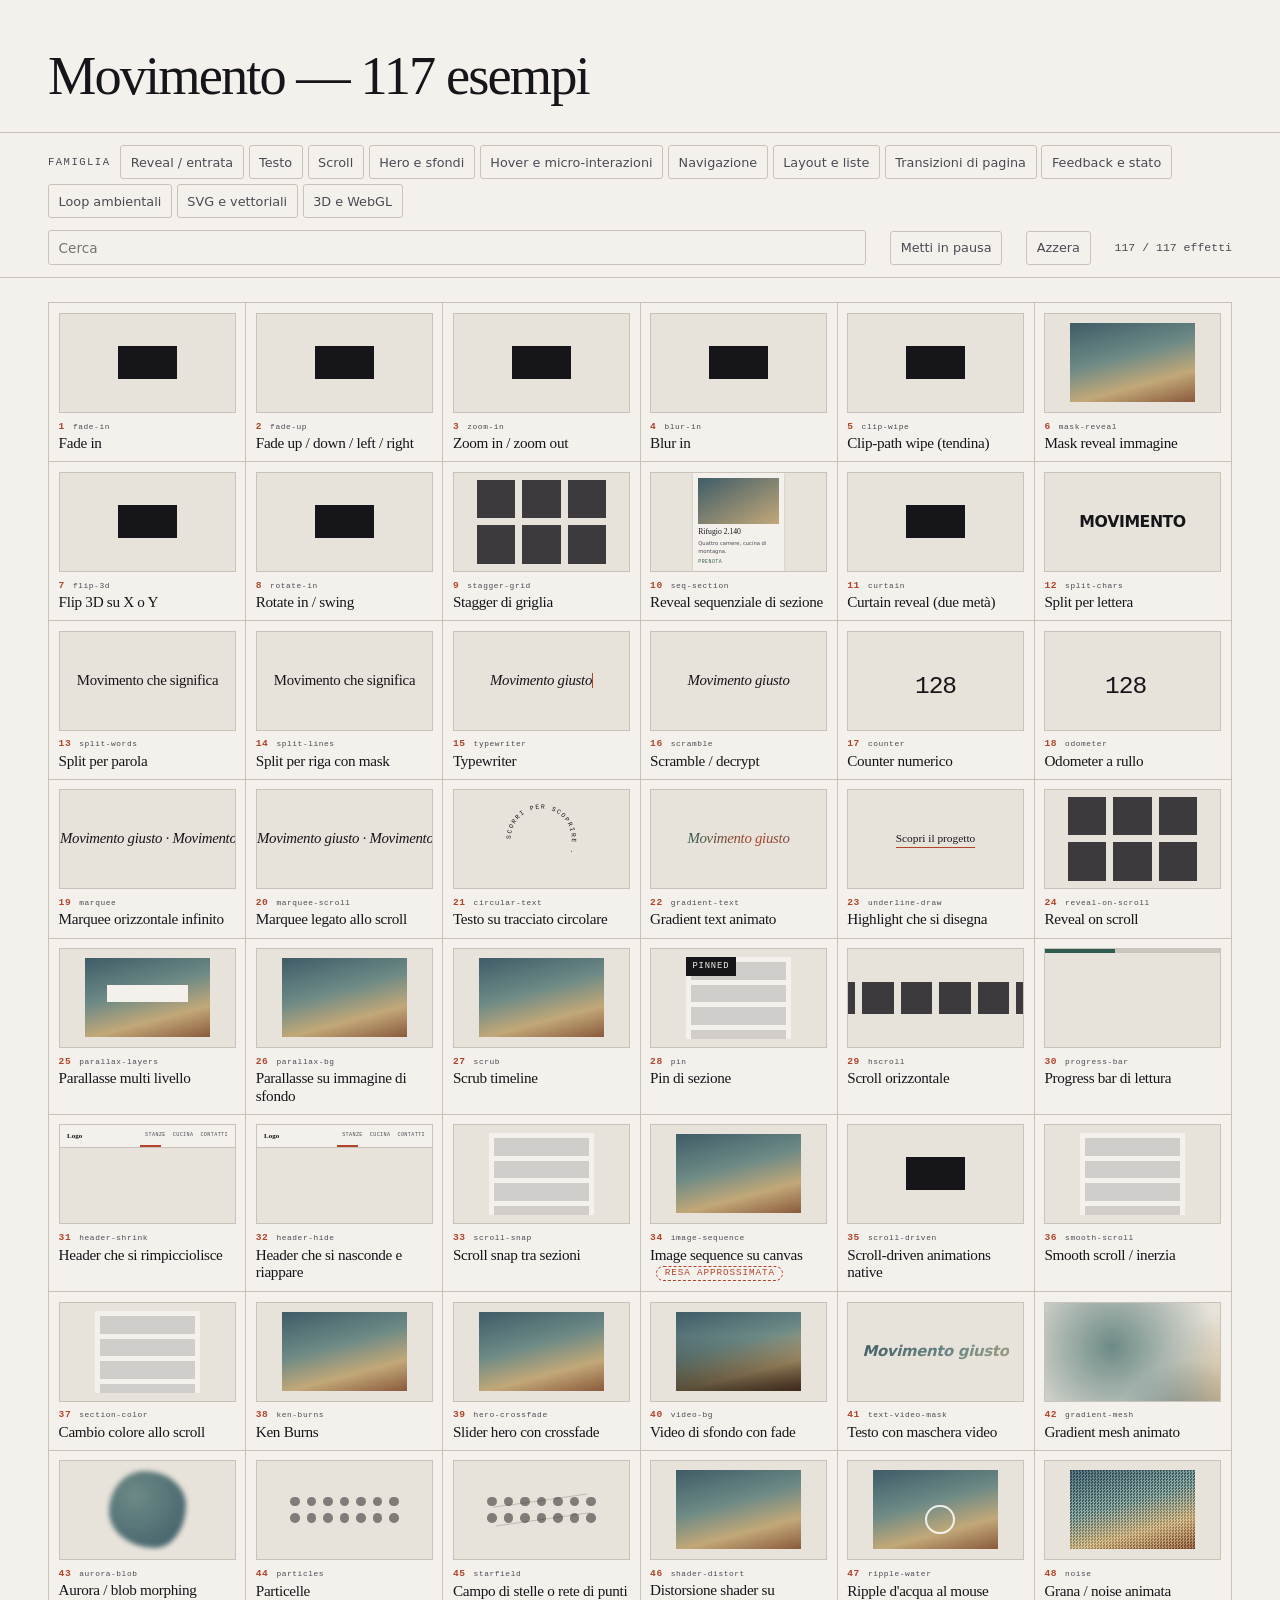
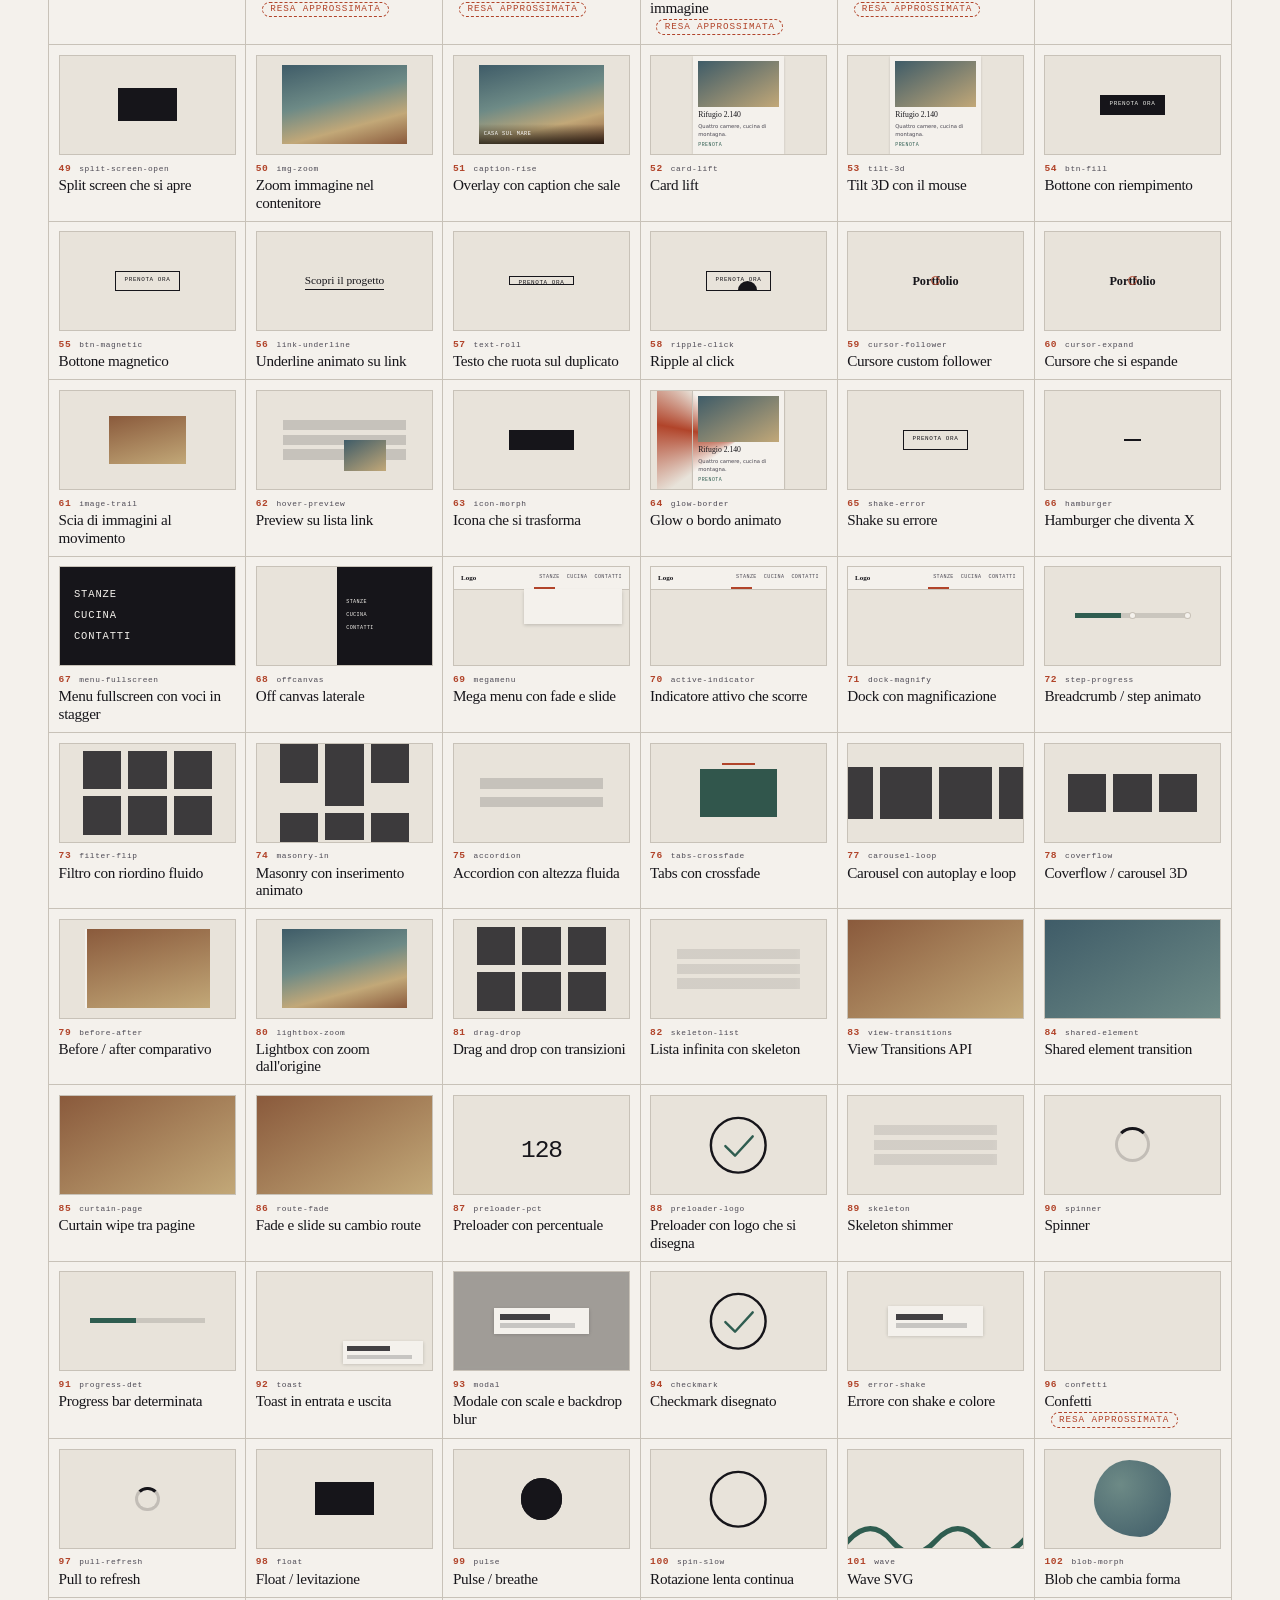
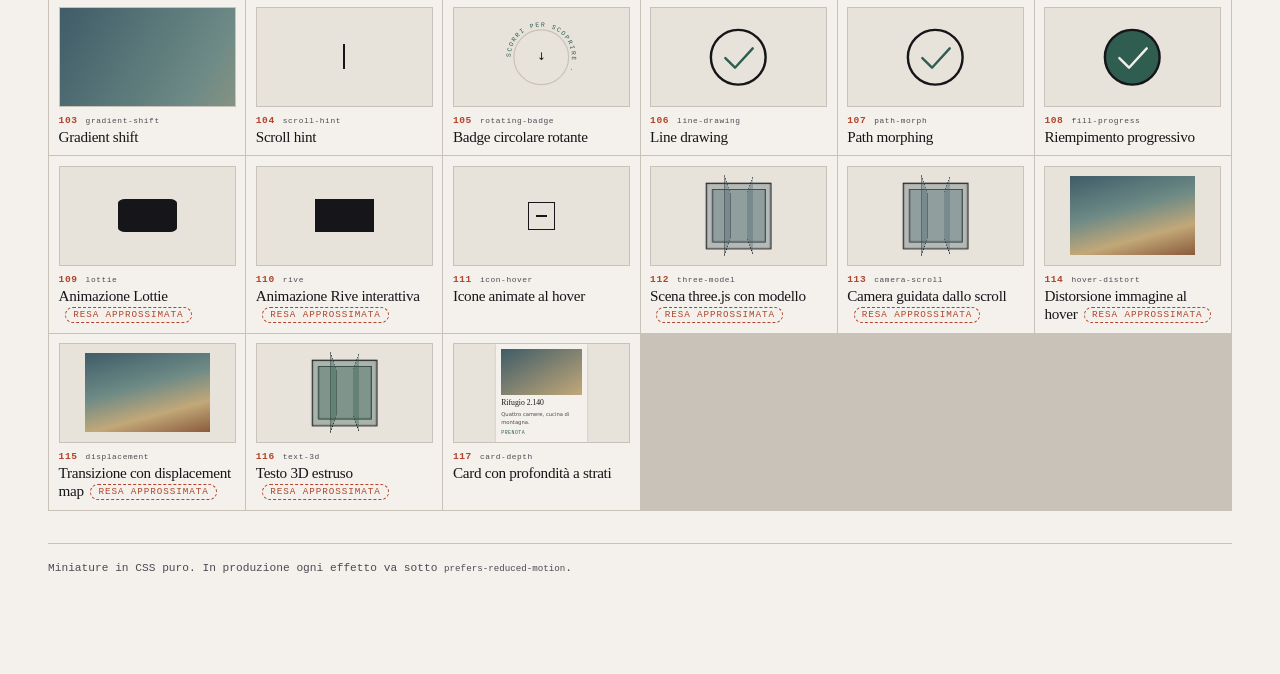
==== commit d3fb3345: "Vesper 1.0.0: i gate misurano davvero, e le regole si capiscono Review avversariale con i difetti ri" ====
--- a/skills/agent-web-animations/assets/effects-gallery.html
+++ b/skills/agent-web-animations/assets/effects-gallery.html
@@ -44,12 +44,12 @@
 .count { font-family: var(--mono); font-size: .72rem; color: var(--ink-2); white-space: nowrap; }
 
 main { padding: 1.5rem clamp(1rem, 4vw, 3rem) 6rem; }
-.grid { display: grid; gap: 1px; grid-template-columns: repeat(auto-fill, minmax(min(100%, 23rem), 1fr)); background: var(--rule); border: 1px solid var(--rule); }
-.card { background: var(--paper); padding: 1rem; display: flex; flex-direction: column; gap: .75rem; cursor: pointer; }
+.grid { display: grid; gap: 1px; grid-template-columns: repeat(auto-fill, minmax(min(100%, 11.5rem), 1fr)); background: var(--rule); border: 1px solid var(--rule); }
+.card { background: var(--paper); padding: .6rem; display: flex; flex-direction: column; gap: .45rem; cursor: pointer; }
 .card[aria-pressed="true"] { background: var(--paper-2); box-shadow: inset 3px 0 0 var(--hot); }
-.card .eyebrow { margin: 0; font-family: var(--mono); font-size: .68rem; letter-spacing: .06em; color: var(--ink-2); display: flex; gap: .5rem; align-items: baseline; }
+.card .eyebrow { margin: 0; font-family: var(--mono); font-size: .6rem; letter-spacing: .06em; color: var(--ink-2); display: flex; gap: .5rem; align-items: baseline; }
 .card .eyebrow b { color: var(--hot); font-weight: 600; }
-.card h3 { font-family: var(--serif); font-weight: 500; font-size: 1.16rem; line-height: 1.15; letter-spacing: -.02em; margin: 0; }
+.card h3 { font-family: var(--serif); font-weight: 500; font-size: .95rem; line-height: 1.15; letter-spacing: -.02em; margin: 0; }
 .card .desc { margin: 0; font-size: .87rem; color: var(--ink-2); max-width: 52ch; text-wrap: pretty; }
 .flag { display: inline-block; margin-left: .4rem; font-family: var(--mono); font-size: .58rem; letter-spacing: .1em; text-transform: uppercase; color: var(--hot); border: 1px dashed currentColor; border-radius: 999px; padding: .1rem .45rem; vertical-align: middle; }
 .flag--inline { margin: 0; }
@@ -590,21 +590,13 @@
 </head>
 <body>
 <header class="masthead">
-  <p class="kicker">agent-web-animations · catalogo effetti</p>
-  <h1>Scegli il movimento guardandolo.</h1>
-  <p class="lede">Ogni riquadro <strong>esegue</strong> il suo effetto: non è uno schema, è
-  l'animazione. 117 effetti in 12 famiglie, con la tecnica vera che
-  servirebbe in produzione e quanto costa portarsela in pagina.</p>
-  <p class="lede">Dimmi il numero o l'<code>id</code> (o selezionane più d'uno e copia la lista).
-  Tredici effetti hanno bisogno di una libreria vera — WebGL, canvas, Lottie, Rive: lì la
-  miniatura è marcata <span class="flag flag--inline">resa approssimata</span>, perché un
-  catalogo che finge i propri campioni è peggio di una tabella.</p>
+  <h1>Movimento — 117 esempi</h1>
 </header>
 
 <div class="toolbar">
-  <div class="chips" role="group" aria-label="Famiglia"><span class="chips__label">Famiglia</span><button type="button" class="chip" data-group="cat" data-value="reveal" title="L&#x27;elemento entra in scena quando arriva nel viewport." aria-pressed="false">Reveal / entrata</button><button type="button" class="chip" data-group="cat" data-value="text" title="La parola è il soggetto: lettere, righe, numeri, scritte in movimento." aria-pressed="false">Testo</button><button type="button" class="chip" data-group="cat" data-value="scroll" title="Il movimento è guidato dalla posizione o dalla progressione dello scroll." aria-pressed="false">Scroll</button><button type="button" class="chip" data-group="cat" data-value="hero" title="Primo viewport e piani di fondo: quello che si muove dietro al contenuto." aria-pressed="false">Hero e sfondi</button><button type="button" class="chip" data-group="cat" data-value="hover" title="Risposte al puntatore e al click: il feedback che fa sentire viva l&#x27;interfaccia." aria-pressed="false">Hover e micro-interazioni</button><button type="button" class="chip" data-group="cat" data-value="nav" title="Menu, header, indicatori: il movimento che orienta." aria-pressed="false">Navigazione</button><button type="button" class="chip" data-group="cat" data-value="layout" title="Griglie, filtri, caroselli, accordion: elementi che si riordinano." aria-pressed="false">Layout e liste</button><button type="button" class="chip" data-group="cat" data-value="page" title="Il passaggio tra due viste, incluso il caricamento iniziale." aria-pressed="false">Transizioni di pagina</button><button type="button" class="chip" data-group="cat" data-value="feedback" title="Attesa, esito, errore: il movimento che comunica cosa sta succedendo." aria-pressed="false">Feedback e stato</button><button type="button" class="chip" data-group="cat" data-value="loop" title="Movimento continuo e discreto che tiene viva la pagina senza chiedere attenzione." aria-pressed="false">Loop ambientali</button><button type="button" class="chip" data-group="cat" data-value="svg" title="Tracciati, forme, icone e animazioni importate." aria-pressed="false">SVG e vettoriali</button><button type="button" class="chip" data-group="cat" data-value="3d" title="Profondità vera, shader e scene: la fascia più costosa." aria-pressed="false">3D e WebGL</button></div><div class="chips" role="group" aria-label="Costo"><span class="chips__label">Costo</span><button type="button" class="chip" data-group="cost" data-value="free" title="Solo CSS: nessun peso aggiunto, nessun rischio." aria-pressed="false">Gratis</button><button type="button" class="chip" data-group="cost" data-value="light" title="Poco JavaScript o un observer: peso trascurabile, attenzione al reflow." aria-pressed="false">Leggero</button><button type="button" class="chip" data-group="cost" data-value="heavy" title="Libreria, canvas o GPU: si giustifica solo se è il messaggio, e va misurato." aria-pressed="false">Pesante</button></div><div class="chips" role="group" aria-label="Tecnica"><span class="chips__label">Tecnica</span><button type="button" class="chip" data-group="tech" data-value="CSS" title="Keyframes o transition: nessun JavaScript." aria-pressed="false">CSS</button><button type="button" class="chip" data-group="tech" data-value="IO" title="IntersectionObserver: fa scattare l&#x27;animazione all&#x27;ingresso in viewport." aria-pressed="false">IO</button><button type="button" class="chip" data-group="tech" data-value="GSAP" title="GSAP e ScrollTrigger: timeline e scrub precisi." aria-pressed="false">GSAP</button><button type="button" class="chip" data-group="tech" data-value="WA" title="Web Animations API: animazioni da JavaScript senza libreria." aria-pressed="false">WA</button><button type="button" class="chip" data-group="tech" data-value="SVG" title="SMIL, stroke-dasharray o mask su vettoriale." aria-pressed="false">SVG</button><button type="button" class="chip" data-group="tech" data-value="CANVAS" title="Disegno su canvas 2D, frame per frame." aria-pressed="false">CANVAS</button><button type="button" class="chip" data-group="tech" data-value="WEBGL" title="three.js, OGL o shader: GPU." aria-pressed="false">WEBGL</button><button type="button" class="chip" data-group="tech" data-value="LIB" title="Libreria dedicata (Swiper, Lenis, Lottie, Rive, Barba...)." aria-pressed="false">LIB</button><button type="button" class="chip" data-group="tech" data-value="NATIVE" title="API del browser: View Transitions, scroll-driven animations, scroll-snap." aria-pressed="false">NATIVE</button></div>
+  <div class="chips" role="group" aria-label="Famiglia"><span class="chips__label">Famiglia</span><button type="button" class="chip" data-group="cat" data-value="reveal" title="L&#x27;elemento entra in scena quando arriva nel viewport." aria-pressed="false">Reveal / entrata</button><button type="button" class="chip" data-group="cat" data-value="text" title="La parola è il soggetto: lettere, righe, numeri, scritte in movimento." aria-pressed="false">Testo</button><button type="button" class="chip" data-group="cat" data-value="scroll" title="Il movimento è guidato dalla posizione o dalla progressione dello scroll." aria-pressed="false">Scroll</button><button type="button" class="chip" data-group="cat" data-value="hero" title="Primo viewport e piani di fondo: quello che si muove dietro al contenuto." aria-pressed="false">Hero e sfondi</button><button type="button" class="chip" data-group="cat" data-value="hover" title="Risposte al puntatore e al click: il feedback che fa sentire viva l&#x27;interfaccia." aria-pressed="false">Hover e micro-interazioni</button><button type="button" class="chip" data-group="cat" data-value="nav" title="Menu, header, indicatori: il movimento che orienta." aria-pressed="false">Navigazione</button><button type="button" class="chip" data-group="cat" data-value="layout" title="Griglie, filtri, caroselli, accordion: elementi che si riordinano." aria-pressed="false">Layout e liste</button><button type="button" class="chip" data-group="cat" data-value="page" title="Il passaggio tra due viste, incluso il caricamento iniziale." aria-pressed="false">Transizioni di pagina</button><button type="button" class="chip" data-group="cat" data-value="feedback" title="Attesa, esito, errore: il movimento che comunica cosa sta succedendo." aria-pressed="false">Feedback e stato</button><button type="button" class="chip" data-group="cat" data-value="loop" title="Movimento continuo e discreto che tiene viva la pagina senza chiedere attenzione." aria-pressed="false">Loop ambientali</button><button type="button" class="chip" data-group="cat" data-value="svg" title="Tracciati, forme, icone e animazioni importate." aria-pressed="false">SVG e vettoriali</button><button type="button" class="chip" data-group="cat" data-value="3d" title="Profondità vera, shader e scene: la fascia più costosa." aria-pressed="false">3D e WebGL</button></div>
   <label class="search"><span class="sr">Cerca</span>
-    <input type="search" id="q" placeholder="Cerca: scroll, hover, testo, gratis…"></label>
+    <input type="search" id="q" placeholder="Cerca"></label>
   <button type="button" class="btn" id="motion">Metti in pausa</button>
   <button type="button" class="btn" id="reset">Azzera</button>
   <span class="count" id="count"></span>
@@ -620,16 +612,6 @@
         <div class="body">
           <p class="eyebrow"><b>1</b> <code>fade-in</code></p>
           <h3>Fade in</h3>
-          <p class="desc">L&#x27;elemento passa da trasparente a pieno, senza spostarsi.</p>
-          <ul class="tokens">
-            <li>Reveal / entrata</li>
-            <li><code>CSS</code></li><li><code>IO</code></li>
-            <li class="cost cost--free">Gratis</li>
-          </ul>
-          <dl class="notes">
-            <dt>Quando</dt><dd>Il default onesto: quando vuoi solo ammorbidire l&#x27;ingresso senza dichiarare una direzione.</dd>
-            <dt>Attenzione</dt><dd>Sotto i 250ms non si percepisce, sopra i 700ms si aspetta. Mai sul contenuto sopra la piega.</dd>
-          </dl>
         </div>
       </article>
       <article class="card" tabindex="0" role="button" aria-pressed="false"
@@ -640,16 +622,6 @@
         <div class="body">
           <p class="eyebrow"><b>2</b> <code>fade-up</code></p>
           <h3>Fade up / down / left / right</h3>
-          <p class="desc">Comparsa con una piccola traslazione: l&#x27;elemento arriva da una direzione.</p>
-          <ul class="tokens">
-            <li>Reveal / entrata</li>
-            <li><code>CSS</code></li><li><code>IO</code></li>
-            <li class="cost cost--free">Gratis</li>
-          </ul>
-          <dl class="notes">
-            <dt>Quando</dt><dd>Reveal di sezione standard; la direzione racconta da dove viene il contenuto.</dd>
-            <dt>Attenzione</dt><dd>Traslazioni da 16 a 40px. Se tutta la pagina entra da sotto, nessuna sezione ha più carattere.</dd>
-          </dl>
         </div>
       </article>
       <article class="card" tabindex="0" role="button" aria-pressed="false"
@@ -660,16 +632,6 @@
         <div class="body">
           <p class="eyebrow"><b>3</b> <code>zoom-in</code></p>
           <h3>Zoom in / zoom out</h3>
-          <p class="desc">L&#x27;elemento cresce (o cala) fino alla sua scala finale mentre appare.</p>
-          <ul class="tokens">
-            <li>Reveal / entrata</li>
-            <li><code>CSS</code></li><li><code>IO</code></li>
-            <li class="cost cost--free">Gratis</li>
-          </ul>
-          <dl class="notes">
-            <dt>Quando</dt><dd>Immagini e card che devono sembrare avvicinarsi; buono per gallerie.</dd>
-            <dt>Attenzione</dt><dd>Partire sotto 0.94 fa sobbalzare il layout; su testo rende sfocata la resa in transizione.</dd>
-          </dl>
         </div>
       </article>
       <article class="card" tabindex="0" role="button" aria-pressed="false"
@@ -680,16 +642,6 @@
         <div class="body">
           <p class="eyebrow"><b>4</b> <code>blur-in</code></p>
           <h3>Blur in</h3>
-          <p class="desc">Da sfocato a nitido: la messa a fuoco come metafora dell&#x27;arrivo.</p>
-          <ul class="tokens">
-            <li>Reveal / entrata</li>
-            <li><code>CSS</code></li><li><code>IO</code></li>
-            <li class="cost cost--free">Gratis</li>
-          </ul>
-          <dl class="notes">
-            <dt>Quando</dt><dd>Hero editoriali, immagini di apertura, brand che vogliono un ingresso morbido.</dd>
-            <dt>Attenzione</dt><dd>`filter: blur` costa in composizione: pochi elementi per volta, mai su liste lunghe.</dd>
-          </dl>
         </div>
       </article>
       <article class="card" tabindex="0" role="button" aria-pressed="false"
@@ -700,16 +652,6 @@
         <div class="body">
           <p class="eyebrow"><b>5</b> <code>clip-wipe</code></p>
           <h3>Clip-path wipe (tendina)</h3>
-          <p class="desc">Una tendina scopre l&#x27;elemento da un lato, senza che l&#x27;elemento si muova.</p>
-          <ul class="tokens">
-            <li>Reveal / entrata</li>
-            <li><code>CSS</code></li><li><code>IO</code></li>
-            <li class="cost cost--free">Gratis</li>
-          </ul>
-          <dl class="notes">
-            <dt>Quando</dt><dd>Titoli e immagini in pagine editoriali: più netto e meno molle del fade.</dd>
-            <dt>Attenzione</dt><dd>La direzione della tendina deve seguire la lettura, non contraddirla.</dd>
-          </dl>
         </div>
       </article>
       <article class="card" tabindex="0" role="button" aria-pressed="false"
@@ -720,16 +662,6 @@
         <div class="body">
           <p class="eyebrow"><b>6</b> <code>mask-reveal</code></p>
           <h3>Mask reveal immagine</h3>
-          <p class="desc">Un pannello scorre via e lascia l&#x27;immagine, che intanto si assesta di poco.</p>
-          <ul class="tokens">
-            <li>Reveal / entrata</li>
-            <li><code>CSS</code></li><li><code>GSAP</code></li>
-            <li class="cost cost--free">Gratis</li>
-          </ul>
-          <dl class="notes">
-            <dt>Quando</dt><dd>Foto d&#x27;apertura e portfolio: la più elegante delle entrate su media.</dd>
-            <dt>Attenzione</dt><dd>Serve un contrasto tra pannello e sfondo, o non si legge il gesto.</dd>
-          </dl>
         </div>
       </article>
       <article class="card" tabindex="0" role="button" aria-pressed="false"
@@ -740,16 +672,6 @@
         <div class="body">
           <p class="eyebrow"><b>7</b> <code>flip-3d</code></p>
           <h3>Flip 3D su X o Y</h3>
-          <p class="desc">L&#x27;elemento ruota su un asse mostrando la faccia frontale.</p>
-          <ul class="tokens">
-            <li>Reveal / entrata</li>
-            <li><code>CSS</code></li><li><code>IO</code></li>
-            <li class="cost cost--free">Gratis</li>
-          </ul>
-          <dl class="notes">
-            <dt>Quando</dt><dd>Card di gioco, statistiche, elementi che vogliono un tono giocoso.</dd>
-            <dt>Attenzione</dt><dd>Con `perspective` sbagliata sembra un errore. Su testo lungo è illeggibile a metà rotazione.</dd>
-          </dl>
         </div>
       </article>
       <article class="card" tabindex="0" role="button" aria-pressed="false"
@@ -760,16 +682,6 @@
         <div class="body">
           <p class="eyebrow"><b>8</b> <code>rotate-in</code></p>
           <h3>Rotate in / swing</h3>
-          <p class="desc">Piccola rotazione che si annulla arrivando a zero.</p>
-          <ul class="tokens">
-            <li>Reveal / entrata</li>
-            <li><code>CSS</code></li><li><code>IO</code></li>
-            <li class="cost cost--free">Gratis</li>
-          </ul>
-          <dl class="notes">
-            <dt>Quando</dt><dd>Elementi sparsi, polaroid, badge: dove la geometria è già informale.</dd>
-            <dt>Attenzione</dt><dd>Oltre i 6-8 gradi diventa cartoon. Mai su blocchi di testo.</dd>
-          </dl>
         </div>
       </article>
       <article class="card" tabindex="0" role="button" aria-pressed="false"
@@ -780,16 +692,6 @@
         <div class="body">
           <p class="eyebrow"><b>9</b> <code>stagger-grid</code></p>
           <h3>Stagger di griglia</h3>
-          <p class="desc">Le celle entrano a cascata con un ritardo crescente invece che tutte insieme.</p>
-          <ul class="tokens">
-            <li>Reveal / entrata</li>
-            <li><code>CSS</code></li><li><code>GSAP</code></li>
-            <li class="cost cost--free">Gratis</li>
-          </ul>
-          <dl class="notes">
-            <dt>Quando</dt><dd>Griglie di card, gallerie, listati: dà ritmo a un blocco altrimenti piatto.</dd>
-            <dt>Attenzione</dt><dd>Il ritardo totale non deve superare ~600ms: oltre, l&#x27;ultima card arriva quando l&#x27;utente è già oltre.</dd>
-          </dl>
         </div>
       </article>
       <article class="card" tabindex="0" role="button" aria-pressed="false"
@@ -800,16 +702,6 @@
         <div class="body">
           <p class="eyebrow"><b>10</b> <code>seq-section</code></p>
           <h3>Reveal sequenziale di sezione</h3>
-          <p class="desc">Occhiello, titolo, testo e pulsante entrano in ordine, non in blocco.</p>
-          <ul class="tokens">
-            <li>Reveal / entrata</li>
-            <li><code>GSAP</code></li><li><code>CSS</code></li>
-            <li class="cost cost--light">Leggero</li>
-          </ul>
-          <dl class="notes">
-            <dt>Quando</dt><dd>Hero e sezioni chiave: costruisce la gerarchia nel tempo oltre che nello spazio.</dd>
-            <dt>Attenzione</dt><dd>L&#x27;ordine deve essere quello di lettura. Il CTA per ultimo, ma non troppo dopo.</dd>
-          </dl>
         </div>
       </article>
       <article class="card" tabindex="0" role="button" aria-pressed="false"
@@ -820,16 +712,6 @@
         <div class="body">
           <p class="eyebrow"><b>11</b> <code>curtain</code></p>
           <h3>Curtain reveal (due metà)</h3>
-          <p class="desc">Due metà si aprono e scoprono il contenuto al centro.</p>
-          <ul class="tokens">
-            <li>Reveal / entrata</li>
-            <li><code>CSS</code></li><li><code>GSAP</code></li>
-            <li class="cost cost--free">Gratis</li>
-          </ul>
-          <dl class="notes">
-            <dt>Quando</dt><dd>Aperture di pagina, sipari, lanci: un gesto teatrale, da usare una volta sola.</dd>
-            <dt>Attenzione</dt><dd>È vistoso: uno per pagina. Ritarda il contenuto, quindi mai su pagine di servizio.</dd>
-          </dl>
         </div>
       </article>
       <article class="card" tabindex="0" role="button" aria-pressed="false"
@@ -840,16 +722,6 @@
         <div class="body">
           <p class="eyebrow"><b>12</b> <code>split-chars</code></p>
           <h3>Split per lettera</h3>
-          <p class="desc">Le lettere entrano una dopo l&#x27;altra con un ritardo minimo.</p>
-          <ul class="tokens">
-            <li>Testo</li>
-            <li><code>LIB</code></li><li><code>GSAP</code></li>
-            <li class="cost cost--light">Leggero</li>
-          </ul>
-          <dl class="notes">
-            <dt>Quando</dt><dd>Titoli brevi e memorabili; brand che vogliono firmare la parola.</dd>
-            <dt>Attenzione</dt><dd>Spezza il testo per gli screen reader: serve `aria-label` sull&#x27;intero titolo. Solo poche parole.</dd>
-          </dl>
         </div>
       </article>
       <article class="card" tabindex="0" role="button" aria-pressed="false"
@@ -860,16 +732,6 @@
         <div class="body">
           <p class="eyebrow"><b>13</b> <code>split-words</code></p>
           <h3>Split per parola</h3>
-          <p class="desc">Le parole entrano in sequenza, mantenendo leggibile l&#x27;unità di senso.</p>
-          <ul class="tokens">
-            <li>Testo</li>
-            <li><code>LIB</code></li><li><code>GSAP</code></li>
-            <li class="cost cost--light">Leggero</li>
-          </ul>
-          <dl class="notes">
-            <dt>Quando</dt><dd>L&#x27;alternativa sensata al split per lettera su titoli di più parole.</dd>
-            <dt>Attenzione</dt><dd>Stesso problema di accessibilità del per-lettera, ma meno grave. Ritardi sotto i 60ms.</dd>
-          </dl>
         </div>
       </article>
       <article class="card" tabindex="0" role="button" aria-pressed="false"
@@ -880,16 +742,6 @@
         <div class="body">
           <p class="eyebrow"><b>14</b> <code>split-lines</code></p>
           <h3>Split per riga con mask</h3>
-          <p class="desc">Le righe salgono da sotto una maschera, come uscissero da una fessura.</p>
-          <ul class="tokens">
-            <li>Testo</li>
-            <li><code>LIB</code></li><li><code>GSAP</code></li>
-            <li class="cost cost--light">Leggero</li>
-          </ul>
-          <dl class="notes">
-            <dt>Quando</dt><dd>Il reveal tipografico più raffinato: editoriale, moda, studi di design.</dd>
-            <dt>Attenzione</dt><dd>Va ricalcolato al resize, o le righe si rompono e la maschera taglia male.</dd>
-          </dl>
         </div>
       </article>
       <article class="card" tabindex="0" role="button" aria-pressed="false"
@@ -900,16 +752,6 @@
         <div class="body">
           <p class="eyebrow"><b>15</b> <code>typewriter</code></p>
           <h3>Typewriter</h3>
-          <p class="desc">Il testo si scrive carattere per carattere con un cursore lampeggiante.</p>
-          <ul class="tokens">
-            <li>Testo</li>
-            <li><code>LIB</code></li><li><code>WA</code></li>
-            <li class="cost cost--light">Leggero</li>
-          </ul>
-          <dl class="notes">
-            <dt>Quando</dt><dd>Terminali, prodotti per sviluppatori, tono conversazionale.</dd>
-            <dt>Attenzione</dt><dd>Lento da leggere e fastidioso se ripetuto. Mai su contenuto che serve subito.</dd>
-          </dl>
         </div>
       </article>
       <article class="card" tabindex="0" role="button" aria-pressed="false"
@@ -920,16 +762,6 @@
         <div class="body">
           <p class="eyebrow"><b>16</b> <code>scramble</code></p>
           <h3>Scramble / decrypt</h3>
-          <p class="desc">I caratteri si mescolano e poi si risolvono nella parola giusta.</p>
-          <ul class="tokens">
-            <li>Testo</li>
-            <li><code>GSAP</code></li><li><code>WA</code></li>
-            <li class="cost cost--light">Leggero</li>
-          </ul>
-          <dl class="notes">
-            <dt>Quando</dt><dd>Tecnologia, sicurezza, dati: dice «calcolo» senza scriverlo.</dd>
-            <dt>Attenzione</dt><dd>Illeggibile durante l&#x27;effetto: mai su informazioni che l&#x27;utente sta cercando.</dd>
-          </dl>
         </div>
       </article>
       <article class="card" tabindex="0" role="button" aria-pressed="false"
@@ -940,16 +772,6 @@
         <div class="body">
           <p class="eyebrow"><b>17</b> <code>counter</code></p>
           <h3>Counter numerico</h3>
-          <p class="desc">Il numero sale da zero al valore finale quando entra in viewport.</p>
-          <ul class="tokens">
-            <li>Testo</li>
-            <li><code>WA</code></li><li><code>IO</code></li>
-            <li class="cost cost--light">Leggero</li>
-          </ul>
-          <dl class="notes">
-            <dt>Quando</dt><dd>Statistiche, risultati, prove di scala: dà peso alla cifra.</dd>
-            <dt>Attenzione</dt><dd>`tabular-nums` obbligatorio o la cifra balla. Il valore finale deve stare nell&#x27;HTML per SEO e screen reader.</dd>
-          </dl>
         </div>
       </article>
       <article class="card" tabindex="0" role="button" aria-pressed="false"
@@ -960,16 +782,6 @@
         <div class="body">
           <p class="eyebrow"><b>18</b> <code>odometer</code></p>
           <h3>Odometer a rullo</h3>
-          <p class="desc">Le cifre scorrono verticalmente come i rulli di un contatore.</p>
-          <ul class="tokens">
-            <li>Testo</li>
-            <li><code>LIB</code></li><li><code>CSS</code></li>
-            <li class="cost cost--light">Leggero</li>
-          </ul>
-          <dl class="notes">
-            <dt>Quando</dt><dd>Prezzi che cambiano, contatori live, dashboard con valori in aggiornamento.</dd>
-            <dt>Attenzione</dt><dd>Bello ma pesante da fare bene: se il valore cambia spesso, il rullo diventa rumore.</dd>
-          </dl>
         </div>
       </article>
       <article class="card" tabindex="0" role="button" aria-pressed="false"
@@ -980,16 +792,6 @@
         <div class="body">
           <p class="eyebrow"><b>19</b> <code>marquee</code></p>
           <h3>Marquee orizzontale infinito</h3>
-          <p class="desc">Una striscia di testo scorre in continuo senza inizio né fine.</p>
-          <ul class="tokens">
-            <li>Testo</li>
-            <li><code>CSS</code></li>
-            <li class="cost cost--free">Gratis</li>
-          </ul>
-          <dl class="notes">
-            <dt>Quando</dt><dd>Annunci, liste di servizi, brand con attitudine grafica forte.</dd>
-            <dt>Attenzione</dt><dd>Va duplicato il contenuto per il loop senza salto. Fermalo all&#x27;hover e su reduced-motion.</dd>
-          </dl>
         </div>
       </article>
       <article class="card" tabindex="0" role="button" aria-pressed="false"
@@ -1000,16 +802,6 @@
         <div class="body">
           <p class="eyebrow"><b>20</b> <code>marquee-scroll</code></p>
           <h3>Marquee legato allo scroll</h3>
-          <p class="desc">La striscia accelera, rallenta e inverte seguendo lo scroll dell&#x27;utente.</p>
-          <ul class="tokens">
-            <li>Testo</li>
-            <li><code>GSAP</code></li>
-            <li class="cost cost--light">Leggero</li>
-          </ul>
-          <dl class="notes">
-            <dt>Quando</dt><dd>Pagine lunghe con carattere: lega il movimento alla mano invece che al tempo.</dd>
-            <dt>Attenzione</dt><dd>Se non torna mai ferma, disturba. Serve un&#x27;inerzia, non un aggancio rigido.</dd>
-          </dl>
         </div>
       </article>
       <article class="card" tabindex="0" role="button" aria-pressed="false"
@@ -1020,16 +812,6 @@
         <div class="body">
           <p class="eyebrow"><b>21</b> <code>circular-text</code></p>
           <h3>Testo su tracciato circolare</h3>
-          <p class="desc">Una scritta segue un cerchio e ruota lentamente su sé stessa.</p>
-          <ul class="tokens">
-            <li>Testo</li>
-            <li><code>SVG</code></li><li><code>CSS</code></li>
-            <li class="cost cost--free">Gratis</li>
-          </ul>
-          <dl class="notes">
-            <dt>Quando</dt><dd>Sigilli, badge «scorri», marchi artigianali.</dd>
-            <dt>Attenzione</dt><dd>Poche parole in maiuscoletto spaziato: una frase sul cerchio non si legge.</dd>
-          </dl>
         </div>
       </article>
       <article class="card" tabindex="0" role="button" aria-pressed="false"
@@ -1040,16 +822,6 @@
         <div class="body">
           <p class="eyebrow"><b>22</b> <code>gradient-text</code></p>
           <h3>Gradient text animato</h3>
-          <p class="desc">Un gradiente scorre dentro le lettere tramite `background-clip: text`.</p>
-          <ul class="tokens">
-            <li>Testo</li>
-            <li><code>CSS</code></li>
-            <li class="cost cost--free">Gratis</li>
-          </ul>
-          <dl class="notes">
-            <dt>Quando</dt><dd>Titoli di prodotti tech, momenti di enfasi isolati.</dd>
-            <dt>Attenzione</dt><dd>È il cliché AI per eccellenza: usato su viola-indaco è squalificante. Serve contrasto verificato.</dd>
-          </dl>
         </div>
       </article>
       <article class="card" tabindex="0" role="button" aria-pressed="false"
@@ -1060,16 +832,6 @@
         <div class="body">
           <p class="eyebrow"><b>23</b> <code>underline-draw</code></p>
           <h3>Highlight che si disegna</h3>
-          <p class="desc">Una linea o un evidenziatore si estende sotto la parola.</p>
-          <ul class="tokens">
-            <li>Testo</li>
-            <li><code>CSS</code></li>
-            <li class="cost cost--free">Gratis</li>
-          </ul>
-          <dl class="notes">
-            <dt>Quando</dt><dd>Evidenziare un concetto nel corpo del testo senza grassetti.</dd>
-            <dt>Attenzione</dt><dd>Va ancorata alla baseline e non deve tagliare i discendenti (g, p, q).</dd>
-          </dl>
         </div>
       </article>
       <article class="card" tabindex="0" role="button" aria-pressed="false"
@@ -1080,16 +842,6 @@
         <div class="body">
           <p class="eyebrow"><b>24</b> <code>reveal-on-scroll</code></p>
           <h3>Reveal on scroll</h3>
-          <p class="desc">Gli elementi si animano quando entrano nel viewport, non al caricamento.</p>
-          <ul class="tokens">
-            <li>Scroll</li>
-            <li><code>IO</code></li>
-            <li class="cost cost--light">Leggero</li>
-          </ul>
-          <dl class="notes">
-            <dt>Quando</dt><dd>Il meccanismo base di quasi tutte le pagine lunghe.</dd>
-            <dt>Attenzione</dt><dd>Reversibile (repeat), non one-shot. Soglia al 15-20%: al 50% l&#x27;utente ha già visto l&#x27;elemento fermo.</dd>
-          </dl>
         </div>
       </article>
       <article class="card" tabindex="0" role="button" aria-pressed="false"
@@ -1100,16 +852,6 @@
         <div class="body">
           <p class="eyebrow"><b>25</b> <code>parallax-layers</code></p>
           <h3>Parallasse multi livello</h3>
-          <p class="desc">Piani diversi scorrono a velocità diverse creando profondità.</p>
-          <ul class="tokens">
-            <li>Scroll</li>
-            <li><code>GSAP</code></li><li><code>WA</code></li>
-            <li class="cost cost--light">Leggero</li>
-          </ul>
-          <dl class="notes">
-            <dt>Quando</dt><dd>Hero e sezioni immersive dove la foto è protagonista.</dd>
-            <dt>Attenzione</dt><dd>Massimo tre piani e differenze piccole (0.1-0.3): oltre, viene il mal di mare.</dd>
-          </dl>
         </div>
       </article>
       <article class="card" tabindex="0" role="button" aria-pressed="false"
@@ -1120,16 +862,6 @@
         <div class="body">
           <p class="eyebrow"><b>26</b> <code>parallax-bg</code></p>
           <h3>Parallasse su immagine di sfondo</h3>
-          <p class="desc">Lo sfondo si muove più lentamente del contenuto che ci scorre sopra.</p>
-          <ul class="tokens">
-            <li>Scroll</li>
-            <li><code>CSS</code></li><li><code>GSAP</code></li>
-            <li class="cost cost--light">Leggero</li>
-          </ul>
-          <dl class="notes">
-            <dt>Quando</dt><dd>Fasce di stacco tra sezioni: costa poco e dà respiro.</dd>
-            <dt>Attenzione</dt><dd>`background-attachment: fixed` è rotto su iOS e costa in repaint: meglio transform.</dd>
-          </dl>
         </div>
       </article>
       <article class="card" tabindex="0" role="button" aria-pressed="false"
@@ -1140,16 +872,6 @@
         <div class="body">
           <p class="eyebrow"><b>27</b> <code>scrub</code></p>
           <h3>Scrub timeline</h3>
-          <p class="desc">L&#x27;animazione avanza e torna indietro seguendo la progressione dello scroll.</p>
-          <ul class="tokens">
-            <li>Scroll</li>
-            <li><code>GSAP</code></li>
-            <li class="cost cost--light">Leggero</li>
-          </ul>
-          <dl class="notes">
-            <dt>Quando</dt><dd>Racconti in cui il tempo lo decide l&#x27;utente: prodotti che si smontano, processi.</dd>
-            <dt>Attenzione</dt><dd>Va sempre reversibile e senza inerzia infinita. Su mobile ricalcola dopo il cambio di viewport.</dd>
-          </dl>
         </div>
       </article>
       <article class="card" tabindex="0" role="button" aria-pressed="false"
@@ -1160,16 +882,6 @@
         <div class="body">
           <p class="eyebrow"><b>28</b> <code>pin</code></p>
           <h3>Pin di sezione</h3>
-          <p class="desc">La sezione resta ferma mentre il contenuto interno avanza.</p>
-          <ul class="tokens">
-            <li>Scroll</li>
-            <li><code>GSAP</code></li><li><code>CSS</code></li>
-            <li class="cost cost--light">Leggero</li>
-          </ul>
-          <dl class="notes">
-            <dt>Quando</dt><dd>Passaggi chiave che meritano di essere raccontati in più battute.</dd>
-            <dt>Attenzione</dt><dd>Ruba scroll: se non succede niente mentre è agganciata, l&#x27;utente si sente bloccato.</dd>
-          </dl>
         </div>
       </article>
       <article class="card" tabindex="0" role="button" aria-pressed="false"
@@ -1180,16 +892,6 @@
         <div class="body">
           <p class="eyebrow"><b>29</b> <code>hscroll</code></p>
           <h3>Scroll orizzontale</h3>
-          <p class="desc">Una galleria scorre in orizzontale mentre la pagina scorre in verticale.</p>
-          <ul class="tokens">
-            <li>Scroll</li>
-            <li><code>GSAP</code></li>
-            <li class="cost cost--light">Leggero</li>
-          </ul>
-          <dl class="notes">
-            <dt>Quando</dt><dd>Portfolio, timeline, cataloghi: rompe il ritmo verticale una volta sola.</dd>
-            <dt>Attenzione</dt><dd>Serve un&#x27;uscita evidente e la tastiera deve poterlo attraversare. Su mobile spesso va disattivato.</dd>
-          </dl>
         </div>
       </article>
       <article class="card" tabindex="0" role="button" aria-pressed="false"
@@ -1200,16 +902,6 @@
         <div class="body">
           <p class="eyebrow"><b>30</b> <code>progress-bar</code></p>
           <h3>Progress bar di lettura</h3>
-          <p class="desc">Una barra sottile indica quanto manca alla fine della pagina.</p>
-          <ul class="tokens">
-            <li>Scroll</li>
-            <li><code>NATIVE</code></li><li><code>CSS</code></li>
-            <li class="cost cost--free">Gratis</li>
-          </ul>
-          <dl class="notes">
-            <dt>Quando</dt><dd>Articoli lunghi, documentazione, guide.</dd>
-            <dt>Attenzione</dt><dd>Solo su contenuti davvero lunghi. Su una landing di tre schermate è decorazione.</dd>
-          </dl>
         </div>
       </article>
       <article class="card" tabindex="0" role="button" aria-pressed="false"
@@ -1220,16 +912,6 @@
         <div class="body">
           <p class="eyebrow"><b>31</b> <code>header-shrink</code></p>
           <h3>Header che si rimpicciolisce</h3>
-          <p class="desc">L&#x27;header perde altezza e guadagna densità dopo i primi pixel di scroll.</p>
-          <ul class="tokens">
-            <li>Scroll</li>
-            <li><code>CSS</code></li><li><code>IO</code></li>
-            <li class="cost cost--light">Leggero</li>
-          </ul>
-          <dl class="notes">
-            <dt>Quando</dt><dd>Siti con navigazione ricca che devono restituire spazio al contenuto.</dd>
-            <dt>Attenzione</dt><dd>Il salto va animato, non istantaneo, e l&#x27;altezza finale deve reggere il logo senza deformarlo.</dd>
-          </dl>
         </div>
       </article>
       <article class="card" tabindex="0" role="button" aria-pressed="false"
@@ -1240,16 +922,6 @@
         <div class="body">
           <p class="eyebrow"><b>32</b> <code>header-hide</code></p>
           <h3>Header che si nasconde e riappare</h3>
-          <p class="desc">Scompare scorrendo verso il basso, torna appena si risale.</p>
-          <ul class="tokens">
-            <li>Scroll</li>
-            <li><code>IO</code></li><li><code>WA</code></li>
-            <li class="cost cost--light">Leggero</li>
-          </ul>
-          <dl class="notes">
-            <dt>Quando</dt><dd>Pagine lunghe da leggere dove la barra ruba spazio prezioso.</dd>
-            <dt>Attenzione</dt><dd>Serve una soglia (60-80px) o l&#x27;header sfarfalla a ogni micro-movimento.</dd>
-          </dl>
         </div>
       </article>
       <article class="card" tabindex="0" role="button" aria-pressed="false"
@@ -1260,16 +932,6 @@
         <div class="body">
           <p class="eyebrow"><b>33</b> <code>scroll-snap</code></p>
           <h3>Scroll snap tra sezioni</h3>
-          <p class="desc">Lo scroll si aggancia a schermate intere invece di fermarsi a metà.</p>
-          <ul class="tokens">
-            <li>Scroll</li>
-            <li><code>CSS</code></li>
-            <li class="cost cost--free">Gratis</li>
-          </ul>
-          <dl class="notes">
-            <dt>Quando</dt><dd>Presentazioni, storie a capitoli, siti a schermate piene.</dd>
-            <dt>Attenzione</dt><dd>Odiato quando è forzato: usa `proximity`, mai `mandatory`, se le sezioni sono più alte del viewport.</dd>
-          </dl>
         </div>
       </article>
       <article class="card" tabindex="0" role="button" aria-pressed="false"
@@ -1280,16 +942,6 @@
         <div class="body">
           <p class="eyebrow"><b>34</b> <code>image-sequence</code></p>
           <h3>Image sequence su canvas<span class="flag" title="L'effetto vero richiede una libreria: qui è una resa approssimata, dichiarata.">resa approssimata</span></h3>
-          <p class="desc">Decine di frame disegnati su canvas che avanzano con lo scroll.</p>
-          <ul class="tokens">
-            <li>Scroll</li>
-            <li><code>CANVAS</code></li><li><code>GSAP</code></li>
-            <li class="cost cost--heavy">Pesante</li>
-          </ul>
-          <dl class="notes">
-            <dt>Quando</dt><dd>Prodotti fisici che ruotano, il trucco delle pagine Apple.</dd>
-            <dt>Attenzione</dt><dd>Costa megabyte: senza preload e senza versione ridotta per mobile è un disastro di performance.</dd>
-          </dl>
         </div>
       </article>
       <article class="card" tabindex="0" role="button" aria-pressed="false"
@@ -1300,16 +952,6 @@
         <div class="body">
           <p class="eyebrow"><b>35</b> <code>scroll-driven</code></p>
           <h3>Scroll-driven animations native</h3>
-          <p class="desc">`animation-timeline: view()` lega l&#x27;animazione allo scroll senza JavaScript.</p>
-          <ul class="tokens">
-            <li>Scroll</li>
-            <li><code>NATIVE</code></li><li><code>CSS</code></li>
-            <li class="cost cost--free">Gratis</li>
-          </ul>
-          <dl class="notes">
-            <dt>Quando</dt><dd>Da preferire a GSAP quando basta: gira sul compositor, costa quasi nulla.</dd>
-            <dt>Attenzione</dt><dd>Supporto ancora parziale: serve che senza la feature l&#x27;elemento resti visibile e fermo.</dd>
-          </dl>
         </div>
       </article>
       <article class="card" tabindex="0" role="button" aria-pressed="false"
@@ -1320,16 +962,6 @@
         <div class="body">
           <p class="eyebrow"><b>36</b> <code>smooth-scroll</code></p>
           <h3>Smooth scroll / inerzia</h3>
-          <p class="desc">Lo scroll acquista inerzia e si ferma con dolcezza (Lenis, Locomotive).</p>
-          <ul class="tokens">
-            <li>Scroll</li>
-            <li><code>LIB</code></li>
-            <li class="cost cost--light">Leggero</li>
-          </ul>
-          <dl class="notes">
-            <dt>Quando</dt><dd>Siti da premio dove tutto il resto del movimento è già curato.</dd>
-            <dt>Attenzione</dt><dd>Toglie il controllo all&#x27;utente e rompe `Ctrl+F` e l&#x27;ancoraggio: va disattivato su reduced-motion.</dd>
-          </dl>
         </div>
       </article>
       <article class="card" tabindex="0" role="button" aria-pressed="false"
@@ -1340,16 +972,6 @@
         <div class="body">
           <p class="eyebrow"><b>37</b> <code>section-color</code></p>
           <h3>Cambio colore allo scroll</h3>
-          <p class="desc">Il fondo della pagina cambia tinta passando da una sezione all&#x27;altra.</p>
-          <ul class="tokens">
-            <li>Scroll</li>
-            <li><code>IO</code></li><li><code>CSS</code></li>
-            <li class="cost cost--light">Leggero</li>
-          </ul>
-          <dl class="notes">
-            <dt>Quando</dt><dd>Pagine a capitoli: dà identità a ogni blocco senza cambiare layout.</dd>
-            <dt>Attenzione</dt><dd>La transizione deve essere lenta (600ms+) e il testo deve restare leggibile in ogni fase.</dd>
-          </dl>
         </div>
       </article>
       <article class="card" tabindex="0" role="button" aria-pressed="false"
@@ -1360,16 +982,6 @@
         <div class="body">
           <p class="eyebrow"><b>38</b> <code>ken-burns</code></p>
           <h3>Ken Burns</h3>
-          <p class="desc">Zoom lentissimo e continuo su una foto ferma.</p>
-          <ul class="tokens">
-            <li>Hero e sfondi</li>
-            <li><code>CSS</code></li>
-            <li class="cost cost--free">Gratis</li>
-          </ul>
-          <dl class="notes">
-            <dt>Quando</dt><dd>Hero fotografiche che devono respirare senza un video.</dd>
-            <dt>Attenzione</dt><dd>Molto lento (15-25s) e con scala minima: sopra 1.12 si vede la foto perdere definizione.</dd>
-          </dl>
         </div>
       </article>
       <article class="card" tabindex="0" role="button" aria-pressed="false"
@@ -1380,16 +992,6 @@
         <div class="body">
           <p class="eyebrow"><b>39</b> <code>hero-crossfade</code></p>
           <h3>Slider hero con crossfade</h3>
-          <p class="desc">Le immagini si sostituiscono in dissolvenza incrociata.</p>
-          <ul class="tokens">
-            <li>Hero e sfondi</li>
-            <li><code>CSS</code></li><li><code>LIB</code></li>
-            <li class="cost cost--light">Leggero</li>
-          </ul>
-          <dl class="notes">
-            <dt>Quando</dt><dd>Strutture e locali con più ambienti da mostrare senza gerarchia.</dd>
-            <dt>Attenzione</dt><dd>Solo la prima immagine è LCP: le altre in lazy. Dissolvenze da 1.2s in su.</dd>
-          </dl>
         </div>
       </article>
       <article class="card" tabindex="0" role="button" aria-pressed="false"
@@ -1400,16 +1002,6 @@
         <div class="body">
           <p class="eyebrow"><b>40</b> <code>video-bg</code></p>
           <h3>Video di sfondo con fade</h3>
-          <p class="desc">Un filmato muto in loop dietro il contenuto, con un velo che ne calma il contrasto.</p>
-          <ul class="tokens">
-            <li>Hero e sfondi</li>
-            <li><code>CSS</code></li>
-            <li class="cost cost--light">Leggero</li>
-          </ul>
-          <dl class="notes">
-            <dt>Quando</dt><dd>Locali, eventi, brand con girato buono già disponibile.</dd>
-            <dt>Attenzione</dt><dd>Muto, `playsinline`, poster obbligatorio e stop su reduced-motion e su rete lenta.</dd>
-          </dl>
         </div>
       </article>
       <article class="card" tabindex="0" role="button" aria-pressed="false"
@@ -1420,16 +1012,6 @@
         <div class="body">
           <p class="eyebrow"><b>41</b> <code>text-video-mask</code></p>
           <h3>Testo con maschera video</h3>
-          <p class="desc">Il filmato si vede solo dentro le lettere del titolo.</p>
-          <ul class="tokens">
-            <li>Hero e sfondi</li>
-            <li><code>CSS</code></li>
-            <li class="cost cost--light">Leggero</li>
-          </ul>
-          <dl class="notes">
-            <dt>Quando</dt><dd>Un colpo solo, molto forte: brand con una parola sola da dire.</dd>
-            <dt>Attenzione</dt><dd>Serve un font molto grasso e un fallback a tinta piena: se la maschera non regge, resta un titolo invisibile.</dd>
-          </dl>
         </div>
       </article>
       <article class="card" tabindex="0" role="button" aria-pressed="false"
@@ -1440,16 +1022,6 @@
         <div class="body">
           <p class="eyebrow"><b>42</b> <code>gradient-mesh</code></p>
           <h3>Gradient mesh animato</h3>
-          <p class="desc">Macchie di colore che si spostano lentamente creando un fondo vivo.</p>
-          <ul class="tokens">
-            <li>Hero e sfondi</li>
-            <li><code>CSS</code></li><li><code>WEBGL</code></li>
-            <li class="cost cost--light">Leggero</li>
-          </ul>
-          <dl class="notes">
-            <dt>Quando</dt><dd>Prodotti digitali senza materiale fotografico.</dd>
-            <dt>Attenzione</dt><dd>È il fondale AI per definizione: fuori dal viola-indaco e con tinte prese dal brand, o è banale.</dd>
-          </dl>
         </div>
       </article>
       <article class="card" tabindex="0" role="button" aria-pressed="false"
@@ -1460,16 +1032,6 @@
         <div class="body">
           <p class="eyebrow"><b>43</b> <code>aurora-blob</code></p>
           <h3>Aurora / blob morphing</h3>
-          <p class="desc">Forme sfocate che si deformano e si attraversano piano.</p>
-          <ul class="tokens">
-            <li>Hero e sfondi</li>
-            <li><code>CSS</code></li>
-            <li class="cost cost--free">Gratis</li>
-          </ul>
-          <dl class="notes">
-            <dt>Quando</dt><dd>Fondali morbidi per pagine di prodotto e sezioni di stacco.</dd>
-            <dt>Attenzione</dt><dd>`filter: blur` su superfici grandi costa: limita l&#x27;area e il numero di blob.</dd>
-          </dl>
         </div>
       </article>
       <article class="card" tabindex="0" role="button" aria-pressed="false"
@@ -1480,16 +1042,6 @@
         <div class="body">
           <p class="eyebrow"><b>44</b> <code>particles</code></p>
           <h3>Particelle<span class="flag" title="L'effetto vero richiede una libreria: qui è una resa approssimata, dichiarata.">resa approssimata</span></h3>
-          <p class="desc">Punti che fluttuano e reagiscono al puntatore.</p>
-          <ul class="tokens">
-            <li>Hero e sfondi</li>
-            <li><code>CANVAS</code></li><li><code>LIB</code></li>
-            <li class="cost cost--heavy">Pesante</li>
-          </ul>
-          <dl class="notes">
-            <dt>Quando</dt><dd>Tema tecnico o scientifico, quando il fondo deve suggerire un sistema.</dd>
-            <dt>Attenzione</dt><dd>Mangia CPU e batteria: limita il numero, ferma fuori viewport, disattiva su mobile.</dd>
-          </dl>
         </div>
       </article>
       <article class="card" tabindex="0" role="button" aria-pressed="false"
@@ -1500,16 +1052,6 @@
         <div class="body">
           <p class="eyebrow"><b>45</b> <code>starfield</code></p>
           <h3>Campo di stelle o rete di punti<span class="flag" title="L'effetto vero richiede una libreria: qui è una resa approssimata, dichiarata.">resa approssimata</span></h3>
-          <p class="desc">Punti collegati da linee che si formano e si sciolgono.</p>
-          <ul class="tokens">
-            <li>Hero e sfondi</li>
-            <li><code>CANVAS</code></li><li><code>WEBGL</code></li>
-            <li class="cost cost--heavy">Pesante</li>
-          </ul>
-          <dl class="notes">
-            <dt>Quando</dt><dd>Reti, connessioni, dati: la metafora visiva del collegamento.</dd>
-            <dt>Attenzione</dt><dd>Vista mille volte. Se non è il messaggio del prodotto, è solo peso.</dd>
-          </dl>
         </div>
       </article>
       <article class="card" tabindex="0" role="button" aria-pressed="false"
@@ -1520,16 +1062,6 @@
         <div class="body">
           <p class="eyebrow"><b>46</b> <code>shader-distort</code></p>
           <h3>Distorsione shader su immagine<span class="flag" title="L'effetto vero richiede una libreria: qui è una resa approssimata, dichiarata.">resa approssimata</span></h3>
-          <p class="desc">L&#x27;immagine si deforma con un&#x27;onda calcolata sulla GPU.</p>
-          <ul class="tokens">
-            <li>Hero e sfondi</li>
-            <li><code>WEBGL</code></li>
-            <li class="cost cost--heavy">Pesante</li>
-          </ul>
-          <dl class="notes">
-            <dt>Quando</dt><dd>Portfolio e agenzie che competono su Awwwards.</dd>
-            <dt>Attenzione</dt><dd>Serve una libreria 3D e un fallback statico completo: senza WebGL la hero non deve sparire.</dd>
-          </dl>
         </div>
       </article>
       <article class="card" tabindex="0" role="button" aria-pressed="false"
@@ -1540,16 +1072,6 @@
         <div class="body">
           <p class="eyebrow"><b>47</b> <code>ripple-water</code></p>
           <h3>Ripple d&#x27;acqua al mouse<span class="flag" title="L'effetto vero richiede una libreria: qui è una resa approssimata, dichiarata.">resa approssimata</span></h3>
-          <p class="desc">Il puntatore increspa la superficie dell&#x27;immagine come acqua.</p>
-          <ul class="tokens">
-            <li>Hero e sfondi</li>
-            <li><code>WEBGL</code></li>
-            <li class="cost cost--heavy">Pesante</li>
-          </ul>
-          <dl class="notes">
-            <dt>Quando</dt><dd>Brand legati all&#x27;acqua, al benessere, al movimento naturale.</dd>
-            <dt>Attenzione</dt><dd>Inesistente su touch: serve un comportamento alternativo, non solo l&#x27;assenza.</dd>
-          </dl>
         </div>
       </article>
       <article class="card" tabindex="0" role="button" aria-pressed="false"
@@ -1560,16 +1082,6 @@
         <div class="body">
           <p class="eyebrow"><b>48</b> <code>noise</code></p>
           <h3>Grana / noise animata</h3>
-          <p class="desc">Una texture di grana finissima vibra sopra l&#x27;immagine.</p>
-          <ul class="tokens">
-            <li>Hero e sfondi</li>
-            <li><code>CSS</code></li><li><code>SVG</code></li>
-            <li class="cost cost--free">Gratis</li>
-          </ul>
-          <dl class="notes">
-            <dt>Quando</dt><dd>Tono analogico e pellicola: riscalda un digitale troppo pulito.</dd>
-            <dt>Attenzione</dt><dd>Sotto il 6% di opacità e con grana fine: sopra diventa un pattern e sporca la compressione.</dd>
-          </dl>
         </div>
       </article>
       <article class="card" tabindex="0" role="button" aria-pressed="false"
@@ -1580,16 +1092,6 @@
         <div class="body">
           <p class="eyebrow"><b>49</b> <code>split-screen-open</code></p>
           <h3>Split screen che si apre</h3>
-          <p class="desc">Due metà si separano rivelando il contenuto sotto.</p>
-          <ul class="tokens">
-            <li>Hero e sfondi</li>
-            <li><code>GSAP</code></li><li><code>CSS</code></li>
-            <li class="cost cost--free">Gratis</li>
-          </ul>
-          <dl class="notes">
-            <dt>Quando</dt><dd>Ingresso di pagina memorabile per siti-manifesto.</dd>
-            <dt>Attenzione</dt><dd>Ritarda il primo contenuto utile: giustificabile solo in home, mai in una pagina di conversione.</dd>
-          </dl>
         </div>
       </article>
       <article class="card" tabindex="0" role="button" aria-pressed="false"
@@ -1600,16 +1102,6 @@
         <div class="body">
           <p class="eyebrow"><b>50</b> <code>img-zoom</code></p>
           <h3>Zoom immagine nel contenitore</h3>
-          <p class="desc">La foto cresce dentro un riquadro che la ritaglia.</p>
-          <ul class="tokens">
-            <li>Hover e micro-interazioni</li>
-            <li><code>CSS</code></li>
-            <li class="cost cost--free">Gratis</li>
-          </ul>
-          <dl class="notes">
-            <dt>Quando</dt><dd>Card, gallerie, liste di articoli: il feedback hover più usato e più sicuro.</dd>
-            <dt>Attenzione</dt><dd>Il contenitore deve avere `overflow: hidden` e la scala restare sotto 1.08.</dd>
-          </dl>
         </div>
       </article>
       <article class="card" tabindex="0" role="button" aria-pressed="false"
@@ -1620,16 +1112,6 @@
         <div class="body">
           <p class="eyebrow"><b>51</b> <code>caption-rise</code></p>
           <h3>Overlay con caption che sale</h3>
-          <p class="desc">Una didascalia entra dal basso su un velo che compare.</p>
-          <ul class="tokens">
-            <li>Hover e micro-interazioni</li>
-            <li><code>CSS</code></li>
-            <li class="cost cost--free">Gratis</li>
-          </ul>
-          <dl class="notes">
-            <dt>Quando</dt><dd>Portfolio e gallerie dove il titolo non deve stare sempre in vista.</dd>
-            <dt>Attenzione</dt><dd>L&#x27;informazione nascosta è invisibile su touch: il titolo essenziale deve stare fuori.</dd>
-          </dl>
         </div>
       </article>
       <article class="card" tabindex="0" role="button" aria-pressed="false"
@@ -1640,16 +1122,6 @@
         <div class="body">
           <p class="eyebrow"><b>52</b> <code>card-lift</code></p>
           <h3>Card lift</h3>
-          <p class="desc">La card si solleva di poco e l&#x27;ombra si allarga.</p>
-          <ul class="tokens">
-            <li>Hover e micro-interazioni</li>
-            <li><code>CSS</code></li>
-            <li class="cost cost--free">Gratis</li>
-          </ul>
-          <dl class="notes">
-            <dt>Quando</dt><dd>Griglie cliccabili: dichiara che l&#x27;intera card è un bersaglio.</dd>
-            <dt>Attenzione</dt><dd>Sollevamenti di 2-6px. Se anche l&#x27;ombra non cambia, sembra un errore di rendering.</dd>
-          </dl>
         </div>
       </article>
       <article class="card" tabindex="0" role="button" aria-pressed="false"
@@ -1660,16 +1132,6 @@
         <div class="body">
           <p class="eyebrow"><b>53</b> <code>tilt-3d</code></p>
           <h3>Tilt 3D con il mouse</h3>
-          <p class="desc">La card si inclina seguendo la posizione del puntatore.</p>
-          <ul class="tokens">
-            <li>Hover e micro-interazioni</li>
-            <li><code>LIB</code></li><li><code>CSS</code></li>
-            <li class="cost cost--light">Leggero</li>
-          </ul>
-          <dl class="notes">
-            <dt>Quando</dt><dd>Card di prodotto isolate, elementi da mettere in mostra.</dd>
-            <dt>Attenzione</dt><dd>Su una griglia intera è nausea. Serve `will-change` e un ritorno morbido all&#x27;uscita.</dd>
-          </dl>
         </div>
       </article>
       <article class="card" tabindex="0" role="button" aria-pressed="false"
@@ -1680,16 +1142,6 @@
         <div class="body">
           <p class="eyebrow"><b>54</b> <code>btn-fill</code></p>
           <h3>Bottone con riempimento</h3>
-          <p class="desc">Il colore invade il bottone da un lato fino a riempirlo.</p>
-          <ul class="tokens">
-            <li>Hover e micro-interazioni</li>
-            <li><code>CSS</code></li>
-            <li class="cost cost--free">Gratis</li>
-          </ul>
-          <dl class="notes">
-            <dt>Quando</dt><dd>CTA principali: dà peso al gesto senza aggiungere elementi.</dd>
-            <dt>Attenzione</dt><dd>Il contrasto del testo deve reggere sia sul fondo iniziale sia su quello finale.</dd>
-          </dl>
         </div>
       </article>
       <article class="card" tabindex="0" role="button" aria-pressed="false"
@@ -1700,16 +1152,6 @@
         <div class="body">
           <p class="eyebrow"><b>55</b> <code>btn-magnetic</code></p>
           <h3>Bottone magnetico</h3>
-          <p class="desc">Il bottone si sposta verso il puntatore quando gli passi vicino.</p>
-          <ul class="tokens">
-            <li>Hover e micro-interazioni</li>
-            <li><code>GSAP</code></li><li><code>WA</code></li>
-            <li class="cost cost--light">Leggero</li>
-          </ul>
-          <dl class="notes">
-            <dt>Quando</dt><dd>Siti di agenzia e portfolio dove il puntatore è già protagonista.</dd>
-            <dt>Attenzione</dt><dd>Spostare il bersaglio peggiora l&#x27;usabilità: raggio piccolo e mai su form o menu.</dd>
-          </dl>
         </div>
       </article>
       <article class="card" tabindex="0" role="button" aria-pressed="false"
@@ -1720,16 +1162,6 @@
         <div class="body">
           <p class="eyebrow"><b>56</b> <code>link-underline</code></p>
           <h3>Underline animato su link</h3>
-          <p class="desc">La sottolineatura si estende da un lato all&#x27;altro.</p>
-          <ul class="tokens">
-            <li>Hover e micro-interazioni</li>
-            <li><code>CSS</code></li>
-            <li class="cost cost--free">Gratis</li>
-          </ul>
-          <dl class="notes">
-            <dt>Quando</dt><dd>Link di testo e voci di menu: il micro-dettaglio che si nota senza accorgersene.</dd>
-            <dt>Attenzione</dt><dd>Deve comparire anche su `:focus-visible`, o chi naviga da tastiera non vede dove si trova.</dd>
-          </dl>
         </div>
       </article>
       <article class="card" tabindex="0" role="button" aria-pressed="false"
@@ -1740,16 +1172,6 @@
         <div class="body">
           <p class="eyebrow"><b>57</b> <code>text-roll</code></p>
           <h3>Testo che ruota sul duplicato</h3>
-          <p class="desc">L&#x27;etichetta scorre in su e viene sostituita da una copia identica.</p>
-          <ul class="tokens">
-            <li>Hover e micro-interazioni</li>
-            <li><code>CSS</code></li>
-            <li class="cost cost--free">Gratis</li>
-          </ul>
-          <dl class="notes">
-            <dt>Quando</dt><dd>Bottoni e voci di menu in siti curati: gesto piccolo, resa alta.</dd>
-            <dt>Attenzione</dt><dd>Il duplicato va nascosto agli screen reader con `aria-hidden`.</dd>
-          </dl>
         </div>
       </article>
       <article class="card" tabindex="0" role="button" aria-pressed="false"
@@ -1760,16 +1182,6 @@
         <div class="body">
           <p class="eyebrow"><b>58</b> <code>ripple-click</code></p>
           <h3>Ripple al click</h3>
-          <p class="desc">Un&#x27;onda parte dal punto esatto del click.</p>
-          <ul class="tokens">
-            <li>Hover e micro-interazioni</li>
-            <li><code>CSS</code></li><li><code>WA</code></li>
-            <li class="cost cost--free">Gratis</li>
-          </ul>
-          <dl class="notes">
-            <dt>Quando</dt><dd>Interfacce di stampo Material o app con molti tocchi.</dd>
-            <dt>Attenzione</dt><dd>Fortemente connotato Material: su un brand con altra grammatica stona.</dd>
-          </dl>
         </div>
       </article>
       <article class="card" tabindex="0" role="button" aria-pressed="false"
@@ -1780,16 +1192,6 @@
         <div class="body">
           <p class="eyebrow"><b>59</b> <code>cursor-follower</code></p>
           <h3>Cursore custom follower</h3>
-          <p class="desc">Un cerchio insegue il puntatore con un ritardo elastico.</p>
-          <ul class="tokens">
-            <li>Hover e micro-interazioni</li>
-            <li><code>WA</code></li><li><code>GSAP</code></li>
-            <li class="cost cost--light">Leggero</li>
-          </ul>
-          <dl class="notes">
-            <dt>Quando</dt><dd>Portfolio e agenzie: firma di categoria.</dd>
-            <dt>Attenzione</dt><dd>Non toccare mai il cursore di sistema su elementi di form. Inutile su touch: va spento.</dd>
-          </dl>
         </div>
       </article>
       <article class="card" tabindex="0" role="button" aria-pressed="false"
@@ -1800,16 +1202,6 @@
         <div class="body">
           <p class="eyebrow"><b>60</b> <code>cursor-expand</code></p>
           <h3>Cursore che si espande</h3>
-          <p class="desc">Il cursore cresce e cambia forma sugli elementi interattivi.</p>
-          <ul class="tokens">
-            <li>Hover e micro-interazioni</li>
-            <li><code>WA</code></li>
-            <li class="cost cost--light">Leggero</li>
-          </ul>
-          <dl class="notes">
-            <dt>Quando</dt><dd>Completa il follower: segnala cosa è cliccabile senza cambiare la pagina.</dd>
-            <dt>Attenzione</dt><dd>Se sostituisce l&#x27;unico segnale di interattività, chi non muove il mouse non capisce niente.</dd>
-          </dl>
         </div>
       </article>
       <article class="card" tabindex="0" role="button" aria-pressed="false"
@@ -1820,16 +1212,6 @@
         <div class="body">
           <p class="eyebrow"><b>61</b> <code>image-trail</code></p>
           <h3>Scia di immagini al movimento</h3>
-          <p class="desc">Muovendo il mouse restano dietro immagini che svaniscono.</p>
-          <ul class="tokens">
-            <li>Hover e micro-interazioni</li>
-            <li><code>WA</code></li><li><code>GSAP</code></li>
-            <li class="cost cost--light">Leggero</li>
-          </ul>
-          <dl class="notes">
-            <dt>Quando</dt><dd>Home di studi creativi: mostra il lavoro senza una griglia.</dd>
-            <dt>Attenzione</dt><dd>Molto pesante in DOM: riusa un pool fisso di nodi, non crearne uno per movimento.</dd>
-          </dl>
         </div>
       </article>
       <article class="card" tabindex="0" role="button" aria-pressed="false"
@@ -1840,16 +1222,6 @@
         <div class="body">
           <p class="eyebrow"><b>62</b> <code>hover-preview</code></p>
           <h3>Preview su lista link</h3>
-          <p class="desc">Passando su una voce di elenco compare l&#x27;immagine relativa.</p>
-          <ul class="tokens">
-            <li>Hover e micro-interazioni</li>
-            <li><code>WA</code></li><li><code>GSAP</code></li>
-            <li class="cost cost--light">Leggero</li>
-          </ul>
-          <dl class="notes">
-            <dt>Quando</dt><dd>Indici di progetti, menu di navigazione ricchi: elegante e denso.</dd>
-            <dt>Attenzione</dt><dd>Su touch non esiste: serve una versione con miniature già visibili.</dd>
-          </dl>
         </div>
       </article>
       <article class="card" tabindex="0" role="button" aria-pressed="false"
@@ -1860,16 +1232,6 @@
         <div class="body">
           <p class="eyebrow"><b>63</b> <code>icon-morph</code></p>
           <h3>Icona che si trasforma</h3>
-          <p class="desc">Play diventa pausa, menu diventa croce: la forma cambia stato.</p>
-          <ul class="tokens">
-            <li>Hover e micro-interazioni</li>
-            <li><code>CSS</code></li><li><code>SVG</code></li>
-            <li class="cost cost--free">Gratis</li>
-          </ul>
-          <dl class="notes">
-            <dt>Quando</dt><dd>Controlli che hanno due stati: comunica il risultato del click prima del click.</dd>
-            <dt>Attenzione</dt><dd>La transizione deve essere sotto i 200ms: un controllo lento sembra rotto.</dd>
-          </dl>
         </div>
       </article>
       <article class="card" tabindex="0" role="button" aria-pressed="false"
@@ -1880,16 +1242,6 @@
         <div class="body">
           <p class="eyebrow"><b>64</b> <code>glow-border</code></p>
           <h3>Glow o bordo animato</h3>
-          <p class="desc">Una luce corre lungo il perimetro dell&#x27;elemento.</p>
-          <ul class="tokens">
-            <li>Hover e micro-interazioni</li>
-            <li><code>CSS</code></li>
-            <li class="cost cost--free">Gratis</li>
-          </ul>
-          <dl class="notes">
-            <dt>Quando</dt><dd>Card in evidenza, piani a pagamento, elementi premium.</dd>
-            <dt>Attenzione</dt><dd>`conic-gradient` in loop costa: solo su pochi elementi e fermo quando non serve.</dd>
-          </dl>
         </div>
       </article>
       <article class="card" tabindex="0" role="button" aria-pressed="false"
@@ -1900,16 +1252,6 @@
         <div class="body">
           <p class="eyebrow"><b>65</b> <code>shake-error</code></p>
           <h3>Shake su errore</h3>
-          <p class="desc">L&#x27;elemento vibra lateralmente per segnalare un rifiuto.</p>
-          <ul class="tokens">
-            <li>Hover e micro-interazioni</li>
-            <li><code>CSS</code></li>
-            <li class="cost cost--free">Gratis</li>
-          </ul>
-          <dl class="notes">
-            <dt>Quando</dt><dd>Login sbagliato, campo non valido: la reazione più comprensibile che esista.</dd>
-            <dt>Attenzione</dt><dd>Breve (300ms) e accompagnato da un messaggio testuale: il movimento da solo non è accessibile.</dd>
-          </dl>
         </div>
       </article>
       <article class="card" tabindex="0" role="button" aria-pressed="false"
@@ -1920,16 +1262,6 @@
         <div class="body">
           <p class="eyebrow"><b>66</b> <code>hamburger</code></p>
           <h3>Hamburger che diventa X</h3>
-          <p class="desc">Le tre righe si trasformano nella croce di chiusura.</p>
-          <ul class="tokens">
-            <li>Navigazione</li>
-            <li><code>CSS</code></li>
-            <li class="cost cost--free">Gratis</li>
-          </ul>
-          <dl class="notes">
-            <dt>Quando</dt><dd>Standard assoluto del menu mobile.</dd>
-            <dt>Attenzione</dt><dd>Serve `aria-expanded` sul bottone: senza, per uno screen reader non è successo niente.</dd>
-          </dl>
         </div>
       </article>
       <article class="card" tabindex="0" role="button" aria-pressed="false"
@@ -1940,16 +1272,6 @@
         <div class="body">
           <p class="eyebrow"><b>67</b> <code>menu-fullscreen</code></p>
           <h3>Menu fullscreen con voci in stagger</h3>
-          <p class="desc">Il pannello copre lo schermo e le voci entrano una dopo l&#x27;altra.</p>
-          <ul class="tokens">
-            <li>Navigazione</li>
-            <li><code>CSS</code></li><li><code>GSAP</code></li>
-            <li class="cost cost--light">Leggero</li>
-          </ul>
-          <dl class="notes">
-            <dt>Quando</dt><dd>Siti con poche voci forti, dove il menu è un momento e non un accessorio.</dd>
-            <dt>Attenzione</dt><dd>Il focus va spostato dentro e intrappolato, e `Esc` deve chiudere.</dd>
-          </dl>
         </div>
       </article>
       <article class="card" tabindex="0" role="button" aria-pressed="false"
@@ -1960,16 +1282,6 @@
         <div class="body">
           <p class="eyebrow"><b>68</b> <code>offcanvas</code></p>
           <h3>Off canvas laterale</h3>
-          <p class="desc">Il pannello entra da un lato spingendo o coprendo la pagina.</p>
-          <ul class="tokens">
-            <li>Navigazione</li>
-            <li><code>CSS</code></li>
-            <li class="cost cost--free">Gratis</li>
-          </ul>
-          <dl class="notes">
-            <dt>Quando</dt><dd>Navigazioni lunghe, filtri, carrelli.</dd>
-            <dt>Attenzione</dt><dd>Il fondo non deve scorrere sotto il pannello aperto: blocca lo scroll del body.</dd>
-          </dl>
         </div>
       </article>
       <article class="card" tabindex="0" role="button" aria-pressed="false"
@@ -1980,16 +1292,6 @@
         <div class="body">
           <p class="eyebrow"><b>69</b> <code>megamenu</code></p>
           <h3>Mega menu con fade e slide</h3>
-          <p class="desc">Il pannello scende sotto la voce con una discesa breve.</p>
-          <ul class="tokens">
-            <li>Navigazione</li>
-            <li><code>CSS</code></li>
-            <li class="cost cost--free">Gratis</li>
-          </ul>
-          <dl class="notes">
-            <dt>Quando</dt><dd>Cataloghi e siti con molte sezioni.</dd>
-            <dt>Attenzione</dt><dd>Ritardo in chiusura (150-250ms) o il menu sparisce mentre ci si sta muovendo dentro.</dd>
-          </dl>
         </div>
       </article>
       <article class="card" tabindex="0" role="button" aria-pressed="false"
@@ -2000,16 +1302,6 @@
         <div class="body">
           <p class="eyebrow"><b>70</b> <code>active-indicator</code></p>
           <h3>Indicatore attivo che scorre</h3>
-          <p class="desc">Una barretta scivola dalla voce precedente a quella nuova.</p>
-          <ul class="tokens">
-            <li>Navigazione</li>
-            <li><code>WA</code></li><li><code>LIB</code></li>
-            <li class="cost cost--light">Leggero</li>
-          </ul>
-          <dl class="notes">
-            <dt>Quando</dt><dd>Tab e navigazioni orizzontali: rende continuo il cambio di stato.</dd>
-            <dt>Attenzione</dt><dd>Con la tecnica FLIP resta fluido anche al resize. Va nascosto agli screen reader.</dd>
-          </dl>
         </div>
       </article>
       <article class="card" tabindex="0" role="button" aria-pressed="false"
@@ -2020,16 +1312,6 @@
         <div class="body">
           <p class="eyebrow"><b>71</b> <code>dock-magnify</code></p>
           <h3>Dock con magnificazione</h3>
-          <p class="desc">Le icone crescono avvicinandosi al puntatore, come nel dock macOS.</p>
-          <ul class="tokens">
-            <li>Navigazione</li>
-            <li><code>WA</code></li>
-            <li class="cost cost--light">Leggero</li>
-          </ul>
-          <dl class="notes">
-            <dt>Quando</dt><dd>Barre di strumenti giocose, prodotti con personalità.</dd>
-            <dt>Attenzione</dt><dd>Fortemente citazionista: se il prodotto non c&#x27;entra con Apple, sembra un vezzo.</dd>
-          </dl>
         </div>
       </article>
       <article class="card" tabindex="0" role="button" aria-pressed="false"
@@ -2040,16 +1322,6 @@
         <div class="body">
           <p class="eyebrow"><b>72</b> <code>step-progress</code></p>
           <h3>Breadcrumb / step animato</h3>
-          <p class="desc">Il passo completato si riempie e la linea avanza al successivo.</p>
-          <ul class="tokens">
-            <li>Navigazione</li>
-            <li><code>CSS</code></li>
-            <li class="cost cost--free">Gratis</li>
-          </ul>
-          <dl class="notes">
-            <dt>Quando</dt><dd>Checkout, onboarding, moduli lunghi: dice quanto manca.</dd>
-            <dt>Attenzione</dt><dd>Il numero di passi deve essere vero e stabile: se cresce in corsa, l&#x27;utente si sente ingannato.</dd>
-          </dl>
         </div>
       </article>
       <article class="card" tabindex="0" role="button" aria-pressed="false"
@@ -2060,16 +1332,6 @@
         <div class="body">
           <p class="eyebrow"><b>73</b> <code>filter-flip</code></p>
           <h3>Filtro con riordino fluido</h3>
-          <p class="desc">Le card si spostano nelle nuove posizioni invece di saltarci.</p>
-          <ul class="tokens">
-            <li>Layout e liste</li>
-            <li><code>LIB</code></li><li><code>GSAP</code></li>
-            <li class="cost cost--light">Leggero</li>
-          </ul>
-          <dl class="notes">
-            <dt>Quando</dt><dd>Portfolio filtrabili, cataloghi con categorie.</dd>
-            <dt>Attenzione</dt><dd>Con molte card il riordino diventa lento: sopra i 40 elementi conviene paginare.</dd>
-          </dl>
         </div>
       </article>
       <article class="card" tabindex="0" role="button" aria-pressed="false"
@@ -2080,16 +1342,6 @@
         <div class="body">
           <p class="eyebrow"><b>74</b> <code>masonry-in</code></p>
           <h3>Masonry con inserimento animato</h3>
-          <p class="desc">I nuovi elementi si inseriscono nel mosaico trovando il loro posto.</p>
-          <ul class="tokens">
-            <li>Layout e liste</li>
-            <li><code>LIB</code></li><li><code>CSS</code></li>
-            <li class="cost cost--light">Leggero</li>
-          </ul>
-          <dl class="notes">
-            <dt>Quando</dt><dd>Gallerie con formati misti e caricamento progressivo.</dd>
-            <dt>Attenzione</dt><dd>Il layout va ricalcolato a immagini caricate, o il mosaico si assesta a scatti sotto gli occhi.</dd>
-          </dl>
         </div>
       </article>
       <article class="card" tabindex="0" role="button" aria-pressed="false"
@@ -2100,16 +1352,6 @@
         <div class="body">
           <p class="eyebrow"><b>75</b> <code>accordion</code></p>
           <h3>Accordion con altezza fluida</h3>
-          <p class="desc">Il pannello si apre con un&#x27;altezza che cresce senza salti.</p>
-          <ul class="tokens">
-            <li>Layout e liste</li>
-            <li><code>CSS</code></li>
-            <li class="cost cost--free">Gratis</li>
-          </ul>
-          <dl class="notes">
-            <dt>Quando</dt><dd>FAQ, schede tecniche, filtri: il pattern più utile della lista.</dd>
-            <dt>Attenzione</dt><dd>`grid-template-rows: 0fr → 1fr` anima l&#x27;altezza automatica senza JavaScript.</dd>
-          </dl>
         </div>
       </article>
       <article class="card" tabindex="0" role="button" aria-pressed="false"
@@ -2120,16 +1362,6 @@
         <div class="body">
           <p class="eyebrow"><b>76</b> <code>tabs-crossfade</code></p>
           <h3>Tabs con crossfade</h3>
-          <p class="desc">Il contenuto si sostituisce in dissolvenza mentre l&#x27;indicatore si sposta.</p>
-          <ul class="tokens">
-            <li>Layout e liste</li>
-            <li><code>CSS</code></li>
-            <li class="cost cost--free">Gratis</li>
-          </ul>
-          <dl class="notes">
-            <dt>Quando</dt><dd>Schede di prodotto, contenuti alternativi nello stesso spazio.</dd>
-            <dt>Attenzione</dt><dd>L&#x27;altezza deve essere gestita o la pagina sobbalza cambiando scheda.</dd>
-          </dl>
         </div>
       </article>
       <article class="card" tabindex="0" role="button" aria-pressed="false"
@@ -2140,16 +1372,6 @@
         <div class="body">
           <p class="eyebrow"><b>77</b> <code>carousel-loop</code></p>
           <h3>Carousel con autoplay e loop</h3>
-          <p class="desc">Le slide avanzano da sole e ricominciano senza stacco.</p>
-          <ul class="tokens">
-            <li>Layout e liste</li>
-            <li><code>LIB</code></li>
-            <li class="cost cost--light">Leggero</li>
-          </ul>
-          <dl class="notes">
-            <dt>Quando</dt><dd>Testimonianze, loghi, gallerie secondarie.</dd>
-            <dt>Attenzione</dt><dd>Serve pausa all&#x27;hover e al focus, e comandi raggiungibili da tastiera. Autoplay lento.</dd>
-          </dl>
         </div>
       </article>
       <article class="card" tabindex="0" role="button" aria-pressed="false"
@@ -2160,16 +1382,6 @@
         <div class="body">
           <p class="eyebrow"><b>78</b> <code>coverflow</code></p>
           <h3>Coverflow / carousel 3D</h3>
-          <p class="desc">Le slide laterali arretrano e ruotano in prospettiva.</p>
-          <ul class="tokens">
-            <li>Layout e liste</li>
-            <li><code>LIB</code></li>
-            <li class="cost cost--light">Leggero</li>
-          </ul>
-          <dl class="notes">
-            <dt>Quando</dt><dd>Cataloghi visivi dove la slide centrale deve dominare.</dd>
-            <dt>Attenzione</dt><dd>Costa in leggibilità: i titoli sulle slide laterali sono deformati e illeggibili.</dd>
-          </dl>
         </div>
       </article>
       <article class="card" tabindex="0" role="button" aria-pressed="false"
@@ -2180,16 +1392,6 @@
         <div class="body">
           <p class="eyebrow"><b>79</b> <code>before-after</code></p>
           <h3>Before / after comparativo</h3>
-          <p class="desc">Una maniglia scopre progressivamente la seconda immagine.</p>
-          <ul class="tokens">
-            <li>Layout e liste</li>
-            <li><code>WA</code></li>
-            <li class="cost cost--light">Leggero</li>
-          </ul>
-          <dl class="notes">
-            <dt>Quando</dt><dd>Restauri, ritocchi, prima e dopo di ogni genere.</dd>
-            <dt>Attenzione</dt><dd>Le due immagini devono coincidere per inquadratura e luce, o il confronto mente.</dd>
-          </dl>
         </div>
       </article>
       <article class="card" tabindex="0" role="button" aria-pressed="false"
@@ -2200,16 +1402,6 @@
         <div class="body">
           <p class="eyebrow"><b>80</b> <code>lightbox-zoom</code></p>
           <h3>Lightbox con zoom dall&#x27;origine</h3>
-          <p class="desc">L&#x27;immagine cresce dalla miniatura fino alla vista piena.</p>
-          <ul class="tokens">
-            <li>Layout e liste</li>
-            <li><code>LIB</code></li><li><code>NATIVE</code></li>
-            <li class="cost cost--light">Leggero</li>
-          </ul>
-          <dl class="notes">
-            <dt>Quando</dt><dd>Gallerie: mantiene il filo tra dove si era e cosa si sta guardando.</dd>
-            <dt>Attenzione</dt><dd>Il focus va portato nel lightbox e restituito alla miniatura in chiusura.</dd>
-          </dl>
         </div>
       </article>
       <article class="card" tabindex="0" role="button" aria-pressed="false"
@@ -2220,16 +1412,6 @@
         <div class="body">
           <p class="eyebrow"><b>81</b> <code>drag-drop</code></p>
           <h3>Drag and drop con transizioni</h3>
-          <p class="desc">L&#x27;elemento trascinato si stacca e gli altri fanno spazio.</p>
-          <ul class="tokens">
-            <li>Layout e liste</li>
-            <li><code>LIB</code></li><li><code>GSAP</code></li>
-            <li class="cost cost--light">Leggero</li>
-          </ul>
-          <dl class="notes">
-            <dt>Quando</dt><dd>Bacheche, ordinamenti, configuratori.</dd>
-            <dt>Attenzione</dt><dd>Serve sempre un&#x27;alternativa da tastiera: il drag puro è inaccessibile.</dd>
-          </dl>
         </div>
       </article>
       <article class="card" tabindex="0" role="button" aria-pressed="false"
@@ -2240,16 +1422,6 @@
         <div class="body">
           <p class="eyebrow"><b>82</b> <code>skeleton-list</code></p>
           <h3>Lista infinita con skeleton</h3>
-          <p class="desc">Segnaposto luminosi occupano il posto dei contenuti in arrivo.</p>
-          <ul class="tokens">
-            <li>Layout e liste</li>
-            <li><code>CSS</code></li><li><code>IO</code></li>
-            <li class="cost cost--free">Gratis</li>
-          </ul>
-          <dl class="notes">
-            <dt>Quando</dt><dd>Liste lunghe e feed: riduce la sensazione di attesa.</dd>
-            <dt>Attenzione</dt><dd>Lo scheletro deve avere la forma del contenuto vero, o il salto al caricamento è peggio dell&#x27;attesa.</dd>
-          </dl>
         </div>
       </article>
       <article class="card" tabindex="0" role="button" aria-pressed="false"
@@ -2260,16 +1432,6 @@
         <div class="body">
           <p class="eyebrow"><b>83</b> <code>view-transitions</code></p>
           <h3>View Transitions API</h3>
-          <p class="desc">Il browser interpola da solo tra due stati o due pagine.</p>
-          <ul class="tokens">
-            <li>Transizioni di pagina</li>
-            <li><code>NATIVE</code></li>
-            <li class="cost cost--free">Gratis</li>
-          </ul>
-          <dl class="notes">
-            <dt>Quando</dt><dd>Da preferire sempre quando basta: nessuna libreria, nessun router custom.</dd>
-            <dt>Attenzione</dt><dd>Ancora non ovunque: la navigazione deve restare perfetta senza la transizione.</dd>
-          </dl>
         </div>
       </article>
       <article class="card" tabindex="0" role="button" aria-pressed="false"
@@ -2280,16 +1442,6 @@
         <div class="body">
           <p class="eyebrow"><b>84</b> <code>shared-element</code></p>
           <h3>Shared element transition</h3>
-          <p class="desc">Un elemento sopravvive al cambio pagina spostandosi al nuovo posto.</p>
-          <ul class="tokens">
-            <li>Transizioni di pagina</li>
-            <li><code>NATIVE</code></li><li><code>LIB</code></li>
-            <li class="cost cost--light">Leggero</li>
-          </ul>
-          <dl class="notes">
-            <dt>Quando</dt><dd>Da griglia a dettaglio: la transizione più utile che esista, non solo la più bella.</dd>
-            <dt>Attenzione</dt><dd>Richiede lo stesso identificativo sui due lati: se non combacia, l&#x27;elemento sparisce e ricompare.</dd>
-          </dl>
         </div>
       </article>
       <article class="card" tabindex="0" role="button" aria-pressed="false"
@@ -2300,16 +1452,6 @@
         <div class="body">
           <p class="eyebrow"><b>85</b> <code>curtain-page</code></p>
           <h3>Curtain wipe tra pagine</h3>
-          <p class="desc">Un pannello copre, la pagina cambia sotto, il pannello se ne va.</p>
-          <ul class="tokens">
-            <li>Transizioni di pagina</li>
-            <li><code>LIB</code></li><li><code>GSAP</code></li>
-            <li class="cost cost--light">Leggero</li>
-          </ul>
-          <dl class="notes">
-            <dt>Quando</dt><dd>Siti-portfolio dove la navigazione fa parte dello spettacolo.</dd>
-            <dt>Attenzione</dt><dd>Aggiunge attesa reale a ogni click: sopra i 400ms diventa un pedaggio.</dd>
-          </dl>
         </div>
       </article>
       <article class="card" tabindex="0" role="button" aria-pressed="false"
@@ -2320,16 +1462,6 @@
         <div class="body">
           <p class="eyebrow"><b>86</b> <code>route-fade</code></p>
           <h3>Fade e slide su cambio route</h3>
-          <p class="desc">Le viste si sostituiscono con una breve dissolvenza in una SPA.</p>
-          <ul class="tokens">
-            <li>Transizioni di pagina</li>
-            <li><code>LIB</code></li>
-            <li class="cost cost--light">Leggero</li>
-          </ul>
-          <dl class="notes">
-            <dt>Quando</dt><dd>App a pagina singola: dà continuità dove il browser non la dà più.</dd>
-            <dt>Attenzione</dt><dd>Il focus e il titolo della pagina vanno aggiornati a mano, o la navigazione è muta per gli screen reader.</dd>
-          </dl>
         </div>
       </article>
       <article class="card" tabindex="0" role="button" aria-pressed="false"
@@ -2340,16 +1472,6 @@
         <div class="body">
           <p class="eyebrow"><b>87</b> <code>preloader-pct</code></p>
           <h3>Preloader con percentuale</h3>
-          <p class="desc">Una cifra sale fino a cento mentre il sito carica.</p>
-          <ul class="tokens">
-            <li>Transizioni di pagina</li>
-            <li><code>WA</code></li>
-            <li class="cost cost--light">Leggero</li>
-          </ul>
-          <dl class="notes">
-            <dt>Quando</dt><dd>Siti pesanti dove l&#x27;attesa esiste davvero.</dd>
-            <dt>Attenzione</dt><dd>Se la percentuale è finta, è una bugia che costa secondi. Meglio nessun preloader che uno inventato.</dd>
-          </dl>
         </div>
       </article>
       <article class="card" tabindex="0" role="button" aria-pressed="false"
@@ -2360,16 +1482,6 @@
         <div class="body">
           <p class="eyebrow"><b>88</b> <code>preloader-logo</code></p>
           <h3>Preloader con logo che si disegna</h3>
-          <p class="desc">Il marchio si traccia da solo mentre le risorse arrivano.</p>
-          <ul class="tokens">
-            <li>Transizioni di pagina</li>
-            <li><code>SVG</code></li><li><code>CSS</code></li>
-            <li class="cost cost--free">Gratis</li>
-          </ul>
-          <dl class="notes">
-            <dt>Quando</dt><dd>Brand con un logo lineare: trasforma l&#x27;attesa in firma.</dd>
-            <dt>Attenzione</dt><dd>Deve avere un tetto massimo e sparire comunque: mai legato solo all&#x27;evento `load`.</dd>
-          </dl>
         </div>
       </article>
       <article class="card" tabindex="0" role="button" aria-pressed="false"
@@ -2380,16 +1492,6 @@
         <div class="body">
           <p class="eyebrow"><b>89</b> <code>skeleton</code></p>
           <h3>Skeleton shimmer</h3>
-          <p class="desc">Un riflesso attraversa i segnaposto del contenuto in arrivo.</p>
-          <ul class="tokens">
-            <li>Feedback e stato</li>
-            <li><code>CSS</code></li>
-            <li class="cost cost--free">Gratis</li>
-          </ul>
-          <dl class="notes">
-            <dt>Quando</dt><dd>Qualunque attesa sopra i 300ms in interfacce dense.</dd>
-            <dt>Attenzione</dt><dd>Il riflesso lento e a basso contrasto: se lampeggia, l&#x27;attesa sembra più lunga.</dd>
-          </dl>
         </div>
       </article>
       <article class="card" tabindex="0" role="button" aria-pressed="false"
@@ -2400,16 +1502,6 @@
         <div class="body">
           <p class="eyebrow"><b>90</b> <code>spinner</code></p>
           <h3>Spinner</h3>
-          <p class="desc">Un cerchio che gira: attesa di durata ignota.</p>
-          <ul class="tokens">
-            <li>Feedback e stato</li>
-            <li><code>CSS</code></li>
-            <li class="cost cost--free">Gratis</li>
-          </ul>
-          <dl class="notes">
-            <dt>Quando</dt><dd>Azioni brevi e puntuali, dentro un bottone o un pannello.</dd>
-            <dt>Attenzione</dt><dd>Per attese sopra i due secondi non basta: serve un testo che dica cosa sta succedendo.</dd>
-          </dl>
         </div>
       </article>
       <article class="card" tabindex="0" role="button" aria-pressed="false"
@@ -2420,16 +1512,6 @@
         <div class="body">
           <p class="eyebrow"><b>91</b> <code>progress-det</code></p>
           <h3>Progress bar determinata</h3>
-          <p class="desc">La barra avanza in proporzione al lavoro davvero svolto.</p>
-          <ul class="tokens">
-            <li>Feedback e stato</li>
-            <li><code>CSS</code></li><li><code>WA</code></li>
-            <li class="cost cost--free">Gratis</li>
-          </ul>
-          <dl class="notes">
-            <dt>Quando</dt><dd>Upload, elaborazioni, esportazioni: quando la percentuale è nota.</dd>
-            <dt>Attenzione</dt><dd>Non deve mai tornare indietro né fermarsi al 99%: è la rovina della fiducia.</dd>
-          </dl>
         </div>
       </article>
       <article class="card" tabindex="0" role="button" aria-pressed="false"
@@ -2440,16 +1522,6 @@
         <div class="body">
           <p class="eyebrow"><b>92</b> <code>toast</code></p>
           <h3>Toast in entrata e uscita</h3>
-          <p class="desc">Un messaggio entra da un bordo, resta qualche secondo e se ne va.</p>
-          <ul class="tokens">
-            <li>Feedback e stato</li>
-            <li><code>CSS</code></li><li><code>WA</code></li>
-            <li class="cost cost--free">Gratis</li>
-          </ul>
-          <dl class="notes">
-            <dt>Quando</dt><dd>Conferme e notifiche non bloccanti.</dd>
-            <dt>Attenzione</dt><dd>Serve `role=&quot;status&quot;` e una durata sufficiente a leggere: sotto i 4 secondi è inutile.</dd>
-          </dl>
         </div>
       </article>
       <article class="card" tabindex="0" role="button" aria-pressed="false"
@@ -2460,16 +1532,6 @@
         <div class="body">
           <p class="eyebrow"><b>93</b> <code>modal</code></p>
           <h3>Modale con scale e backdrop blur</h3>
-          <p class="desc">Il pannello cresce di poco mentre il fondo si sfoca.</p>
-          <ul class="tokens">
-            <li>Feedback e stato</li>
-            <li><code>CSS</code></li>
-            <li class="cost cost--free">Gratis</li>
-          </ul>
-          <dl class="notes">
-            <dt>Quando</dt><dd>Conferme, moduli brevi, dettagli che richiedono attenzione piena.</dd>
-            <dt>Attenzione</dt><dd>Focus intrappolato, `Esc` che chiude e scroll del fondo bloccato: senza, è un difetto di accessibilità.</dd>
-          </dl>
         </div>
       </article>
       <article class="card" tabindex="0" role="button" aria-pressed="false"
@@ -2480,16 +1542,6 @@
         <div class="body">
           <p class="eyebrow"><b>94</b> <code>checkmark</code></p>
           <h3>Checkmark disegnato</h3>
-          <p class="desc">La spunta si traccia da sola alla conferma.</p>
-          <ul class="tokens">
-            <li>Feedback e stato</li>
-            <li><code>SVG</code></li><li><code>CSS</code></li>
-            <li class="cost cost--free">Gratis</li>
-          </ul>
-          <dl class="notes">
-            <dt>Quando</dt><dd>Fine di un flusso: pagamento riuscito, modulo inviato.</dd>
-            <dt>Attenzione</dt><dd>Va accompagnata da testo: un segno grafico da solo non comunica l&#x27;esito a chi non lo vede.</dd>
-          </dl>
         </div>
       </article>
       <article class="card" tabindex="0" role="button" aria-pressed="false"
@@ -2500,16 +1552,6 @@
         <div class="body">
           <p class="eyebrow"><b>95</b> <code>error-shake</code></p>
           <h3>Errore con shake e colore</h3>
-          <p class="desc">Il campo vibra e passa al colore di errore.</p>
-          <ul class="tokens">
-            <li>Feedback e stato</li>
-            <li><code>CSS</code></li>
-            <li class="cost cost--free">Gratis</li>
-          </ul>
-          <dl class="notes">
-            <dt>Quando</dt><dd>Validazione di moduli, in tempo reale o all&#x27;invio.</dd>
-            <dt>Attenzione</dt><dd>Il colore da solo non basta: serve icona e testo, per il daltonismo e per lo screen reader.</dd>
-          </dl>
         </div>
       </article>
       <article class="card" tabindex="0" role="button" aria-pressed="false"
@@ -2520,16 +1562,6 @@
         <div class="body">
           <p class="eyebrow"><b>96</b> <code>confetti</code></p>
           <h3>Confetti<span class="flag" title="L'effetto vero richiede una libreria: qui è una resa approssimata, dichiarata.">resa approssimata</span></h3>
-          <p class="desc">Coriandoli esplodono dal punto della conferma.</p>
-          <ul class="tokens">
-            <li>Feedback e stato</li>
-            <li><code>CANVAS</code></li><li><code>LIB</code></li>
-            <li class="cost cost--heavy">Pesante</li>
-          </ul>
-          <dl class="notes">
-            <dt>Quando</dt><dd>Traguardi rari e veri: fine corso, obiettivo raggiunto.</dd>
-            <dt>Attenzione</dt><dd>Se scatta a ogni salvataggio, diventa rumore. Una volta, e con reduced-motion disattivato.</dd>
-          </dl>
         </div>
       </article>
       <article class="card" tabindex="0" role="button" aria-pressed="false"
@@ -2540,16 +1572,6 @@
         <div class="body">
           <p class="eyebrow"><b>97</b> <code>pull-refresh</code></p>
           <h3>Pull to refresh</h3>
-          <p class="desc">Trascinando in giù compare l&#x27;indicatore e la lista si ricarica.</p>
-          <ul class="tokens">
-            <li>Feedback e stato</li>
-            <li><code>WA</code></li>
-            <li class="cost cost--light">Leggero</li>
-          </ul>
-          <dl class="notes">
-            <dt>Quando</dt><dd>Liste mobile che si aggiornano spesso.</dd>
-            <dt>Attenzione</dt><dd>Va oltre una soglia netta, o si attiva per sbaglio durante lo scroll normale.</dd>
-          </dl>
         </div>
       </article>
       <article class="card" tabindex="0" role="button" aria-pressed="false"
@@ -2560,16 +1582,6 @@
         <div class="body">
           <p class="eyebrow"><b>98</b> <code>float</code></p>
           <h3>Float / levitazione</h3>
-          <p class="desc">L&#x27;elemento sale e scende di pochi pixel, in continuo.</p>
-          <ul class="tokens">
-            <li>Loop ambientali</li>
-            <li><code>CSS</code></li>
-            <li class="cost cost--free">Gratis</li>
-          </ul>
-          <dl class="notes">
-            <dt>Quando</dt><dd>Illustrazioni e mockup in hero: vivo senza chiedere attenzione.</dd>
-            <dt>Attenzione</dt><dd>Ampiezza piccola (4-10px) e durata lunga: oltre, diventa un elemento che disturba la lettura accanto.</dd>
-          </dl>
         </div>
       </article>
       <article class="card" tabindex="0" role="button" aria-pressed="false"
@@ -2580,16 +1592,6 @@
         <div class="body">
           <p class="eyebrow"><b>99</b> <code>pulse</code></p>
           <h3>Pulse / breathe</h3>
-          <p class="desc">Un respiro lento di scala o di opacità.</p>
-          <ul class="tokens">
-            <li>Loop ambientali</li>
-            <li><code>CSS</code></li>
-            <li class="cost cost--free">Gratis</li>
-          </ul>
-          <dl class="notes">
-            <dt>Quando</dt><dd>Indicatori di stato live, punti su mappa, elementi in ascolto.</dd>
-            <dt>Attenzione</dt><dd>Su un CTA diventa un banner lampeggiante: usalo su segnali, non su bottoni.</dd>
-          </dl>
         </div>
       </article>
       <article class="card" tabindex="0" role="button" aria-pressed="false"
@@ -2600,16 +1602,6 @@
         <div class="body">
           <p class="eyebrow"><b>100</b> <code>spin-slow</code></p>
           <h3>Rotazione lenta continua</h3>
-          <p class="desc">Un elemento gira su sé stesso senza fermarsi.</p>
-          <ul class="tokens">
-            <li>Loop ambientali</li>
-            <li><code>CSS</code></li>
-            <li class="cost cost--free">Gratis</li>
-          </ul>
-          <dl class="notes">
-            <dt>Quando</dt><dd>Sigilli, badge, elementi decorativi circolari.</dd>
-            <dt>Attenzione</dt><dd>Va fermato all&#x27;hover se è cliccabile: un bersaglio che ruota è difficile da centrare.</dd>
-          </dl>
         </div>
       </article>
       <article class="card" tabindex="0" role="button" aria-pressed="false"
@@ -2620,16 +1612,6 @@
         <div class="body">
           <p class="eyebrow"><b>101</b> <code>wave</code></p>
           <h3>Wave SVG</h3>
-          <p class="desc">Un&#x27;onda scorre sul bordo tra due sezioni.</p>
-          <ul class="tokens">
-            <li>Loop ambientali</li>
-            <li><code>SVG</code></li><li><code>CSS</code></li>
-            <li class="cost cost--free">Gratis</li>
-          </ul>
-          <dl class="notes">
-            <dt>Quando</dt><dd>Separatori tra fasce di colore, temi legati ad acqua e natura.</dd>
-            <dt>Attenzione</dt><dd>Due onde sfasate sembrano acqua; una sola sembra una decorazione da template.</dd>
-          </dl>
         </div>
       </article>
       <article class="card" tabindex="0" role="button" aria-pressed="false"
@@ -2640,16 +1622,6 @@
         <div class="body">
           <p class="eyebrow"><b>102</b> <code>blob-morph</code></p>
           <h3>Blob che cambia forma</h3>
-          <p class="desc">Una forma morbida si deforma lentamente cambiando i raggi.</p>
-          <ul class="tokens">
-            <li>Loop ambientali</li>
-            <li><code>CSS</code></li>
-            <li class="cost cost--free">Gratis</li>
-          </ul>
-          <dl class="notes">
-            <dt>Quando</dt><dd>Maschere per immagini, fondi di sezione, brand morbidi.</dd>
-            <dt>Attenzione</dt><dd>Con `border-radius` animato resta economico: con path morphing serve una libreria.</dd>
-          </dl>
         </div>
       </article>
       <article class="card" tabindex="0" role="button" aria-pressed="false"
@@ -2660,16 +1632,6 @@
         <div class="body">
           <p class="eyebrow"><b>103</b> <code>gradient-shift</code></p>
           <h3>Gradient shift</h3>
-          <p class="desc">Il gradiente si sposta lentamente cambiando l&#x27;umore del fondo.</p>
-          <ul class="tokens">
-            <li>Loop ambientali</li>
-            <li><code>CSS</code></li>
-            <li class="cost cost--free">Gratis</li>
-          </ul>
-          <dl class="notes">
-            <dt>Quando</dt><dd>Fasce di stacco, footer, sezioni di attesa.</dd>
-            <dt>Attenzione</dt><dd>Molto lento (20s+) e a bassa saturazione, o diventa un fondale da presentazione.</dd>
-          </dl>
         </div>
       </article>
       <article class="card" tabindex="0" role="button" aria-pressed="false"
@@ -2680,16 +1642,6 @@
         <div class="body">
           <p class="eyebrow"><b>104</b> <code>scroll-hint</code></p>
           <h3>Scroll hint</h3>
-          <p class="desc">Una freccia o una linea rimbalza in fondo alla hero.</p>
-          <ul class="tokens">
-            <li>Loop ambientali</li>
-            <li><code>CSS</code></li>
-            <li class="cost cost--free">Gratis</li>
-          </ul>
-          <dl class="notes">
-            <dt>Quando</dt><dd>Hero a schermo pieno dove non è ovvio che sotto ci sia altro.</dd>
-            <dt>Attenzione</dt><dd>Se la piega mostra già l&#x27;inizio della sezione dopo, è inutile: togli il segnale e alza il contenuto.</dd>
-          </dl>
         </div>
       </article>
       <article class="card" tabindex="0" role="button" aria-pressed="false"
@@ -2700,16 +1652,6 @@
         <div class="body">
           <p class="eyebrow"><b>105</b> <code>rotating-badge</code></p>
           <h3>Badge circolare rotante</h3>
-          <p class="desc">Un sigillo con testo circolare gira in continuo.</p>
-          <ul class="tokens">
-            <li>Loop ambientali</li>
-            <li><code>CSS</code></li><li><code>SVG</code></li>
-            <li class="cost cost--free">Gratis</li>
-          </ul>
-          <dl class="notes">
-            <dt>Quando</dt><dd>Etichette «disponibile ora», «scorri», premi.</dd>
-            <dt>Attenzione</dt><dd>Testo corto e rotazione molto lenta (12-20s), o è illeggibile e nervoso.</dd>
-          </dl>
         </div>
       </article>
       <article class="card" tabindex="0" role="button" aria-pressed="false"
@@ -2720,16 +1662,6 @@
         <div class="body">
           <p class="eyebrow"><b>106</b> <code>line-drawing</code></p>
           <h3>Line drawing</h3>
-          <p class="desc">Il tracciato si disegna da solo tramite `stroke-dasharray`.</p>
-          <ul class="tokens">
-            <li>SVG e vettoriali</li>
-            <li><code>SVG</code></li><li><code>CSS</code></li>
-            <li class="cost cost--free">Gratis</li>
-          </ul>
-          <dl class="notes">
-            <dt>Quando</dt><dd>Loghi lineari, mappe, illustrazioni tecniche, firme.</dd>
-            <dt>Attenzione</dt><dd>Funziona solo su tracciati aperti e sottili: su forme piene non si legge il gesto.</dd>
-          </dl>
         </div>
       </article>
       <article class="card" tabindex="0" role="button" aria-pressed="false"
@@ -2740,16 +1672,6 @@
         <div class="body">
           <p class="eyebrow"><b>107</b> <code>path-morph</code></p>
           <h3>Path morphing</h3>
-          <p class="desc">Una forma si trasforma in un&#x27;altra senza tagli.</p>
-          <ul class="tokens">
-            <li>SVG e vettoriali</li>
-            <li><code>LIB</code></li><li><code>GSAP</code></li>
-            <li class="cost cost--light">Leggero</li>
-          </ul>
-          <dl class="notes">
-            <dt>Quando</dt><dd>Icone che cambiano significato, illustrazioni narrative.</dd>
-            <dt>Attenzione</dt><dd>Richiede path con lo stesso numero di punti: serve una libreria per interpolarli davvero.</dd>
-          </dl>
         </div>
       </article>
       <article class="card" tabindex="0" role="button" aria-pressed="false"
@@ -2760,16 +1682,6 @@
         <div class="body">
           <p class="eyebrow"><b>108</b> <code>fill-progress</code></p>
           <h3>Riempimento progressivo</h3>
-          <p class="desc">Il colore sale dentro la forma come un liquido in un contenitore.</p>
-          <ul class="tokens">
-            <li>SVG e vettoriali</li>
-            <li><code>SVG</code></li><li><code>CSS</code></li>
-            <li class="cost cost--free">Gratis</li>
-          </ul>
-          <dl class="notes">
-            <dt>Quando</dt><dd>Indicatori di completamento con una forma di brand.</dd>
-            <dt>Attenzione</dt><dd>Serve un valore testuale accanto: la forma piena non dice la percentuale.</dd>
-          </dl>
         </div>
       </article>
       <article class="card" tabindex="0" role="button" aria-pressed="false"
@@ -2780,16 +1692,6 @@
         <div class="body">
           <p class="eyebrow"><b>109</b> <code>lottie</code></p>
           <h3>Animazione Lottie<span class="flag" title="L'effetto vero richiede una libreria: qui è una resa approssimata, dichiarata.">resa approssimata</span></h3>
-          <p class="desc">Un&#x27;animazione fatta in After Effects e riprodotta come vettoriale.</p>
-          <ul class="tokens">
-            <li>SVG e vettoriali</li>
-            <li><code>LIB</code></li>
-            <li class="cost cost--light">Leggero</li>
-          </ul>
-          <dl class="notes">
-            <dt>Quando</dt><dd>Illustrazioni complesse che nessuno rifarebbe in CSS.</dd>
-            <dt>Attenzione</dt><dd>Il file JSON pesa: controlla il peso, riproduci al viewport e ferma quando esce.</dd>
-          </dl>
         </div>
       </article>
       <article class="card" tabindex="0" role="button" aria-pressed="false"
@@ -2800,16 +1702,6 @@
         <div class="body">
           <p class="eyebrow"><b>110</b> <code>rive</code></p>
           <h3>Animazione Rive interattiva<span class="flag" title="L'effetto vero richiede una libreria: qui è una resa approssimata, dichiarata.">resa approssimata</span></h3>
-          <p class="desc">Animazione a stati che reagisce a input e a hover.</p>
-          <ul class="tokens">
-            <li>SVG e vettoriali</li>
-            <li><code>LIB</code></li>
-            <li class="cost cost--light">Leggero</li>
-          </ul>
-          <dl class="notes">
-            <dt>Quando</dt><dd>Personaggi, mascotte, controlli con più stati.</dd>
-            <dt>Attenzione</dt><dd>Introduce un runtime e un formato in più nel progetto: si giustifica se gli stati sono tanti.</dd>
-          </dl>
         </div>
       </article>
       <article class="card" tabindex="0" role="button" aria-pressed="false"
@@ -2820,16 +1712,6 @@
         <div class="body">
           <p class="eyebrow"><b>111</b> <code>icon-hover</code></p>
           <h3>Icone animate al hover</h3>
-          <p class="desc">Il tracciato dell&#x27;icona si muove al passaggio: la freccia scorre, la busta si apre.</p>
-          <ul class="tokens">
-            <li>SVG e vettoriali</li>
-            <li><code>SVG</code></li><li><code>CSS</code></li>
-            <li class="cost cost--free">Gratis</li>
-          </ul>
-          <dl class="notes">
-            <dt>Quando</dt><dd>Liste di servizi, menu, bottoni secondari: dettaglio a costo quasi zero.</dd>
-            <dt>Attenzione</dt><dd>Deve restare comprensibile da ferma: l&#x27;icona si legge anche senza il movimento.</dd>
-          </dl>
         </div>
       </article>
       <article class="card" tabindex="0" role="button" aria-pressed="false"
@@ -2840,16 +1722,6 @@
         <div class="body">
           <p class="eyebrow"><b>112</b> <code>three-model</code></p>
           <h3>Scena three.js con modello<span class="flag" title="L'effetto vero richiede una libreria: qui è una resa approssimata, dichiarata.">resa approssimata</span></h3>
-          <p class="desc">Un oggetto tridimensionale ruota nello spazio della pagina.</p>
-          <ul class="tokens">
-            <li>3D e WebGL</li>
-            <li><code>WEBGL</code></li>
-            <li class="cost cost--heavy">Pesante</li>
-          </ul>
-          <dl class="notes">
-            <dt>Quando</dt><dd>Prodotti fisici da esaminare, configuratori.</dd>
-            <dt>Attenzione</dt><dd>Pesa in megabyte e in batteria: serve poster statico, lazy init e stop fuori viewport.</dd>
-          </dl>
         </div>
       </article>
       <article class="card" tabindex="0" role="button" aria-pressed="false"
@@ -2860,16 +1732,6 @@
         <div class="body">
           <p class="eyebrow"><b>113</b> <code>camera-scroll</code></p>
           <h3>Camera guidata dallo scroll<span class="flag" title="L'effetto vero richiede una libreria: qui è una resa approssimata, dichiarata.">resa approssimata</span></h3>
-          <p class="desc">La telecamera attraversa la scena mentre l&#x27;utente scorre.</p>
-          <ul class="tokens">
-            <li>3D e WebGL</li>
-            <li><code>WEBGL</code></li><li><code>GSAP</code></li>
-            <li class="cost cost--heavy">Pesante</li>
-          </ul>
-          <dl class="notes">
-            <dt>Quando</dt><dd>Racconti di prodotto immersivi, siti da premio.</dd>
-            <dt>Attenzione</dt><dd>Costosissimo da produrre e da mantenere: la versione senza WebGL deve raccontare la stessa storia.</dd>
-          </dl>
         </div>
       </article>
       <article class="card" tabindex="0" role="button" aria-pressed="false"
@@ -2880,16 +1742,6 @@
         <div class="body">
           <p class="eyebrow"><b>114</b> <code>hover-distort</code></p>
           <h3>Distorsione immagine al hover<span class="flag" title="L'effetto vero richiede una libreria: qui è una resa approssimata, dichiarata.">resa approssimata</span></h3>
-          <p class="desc">L&#x27;immagine si deforma dove passa il puntatore.</p>
-          <ul class="tokens">
-            <li>3D e WebGL</li>
-            <li><code>WEBGL</code></li>
-            <li class="cost cost--heavy">Pesante</li>
-          </ul>
-          <dl class="notes">
-            <dt>Quando</dt><dd>Griglie di progetti in portfolio di alto livello.</dd>
-            <dt>Attenzione</dt><dd>Un canvas per immagine è insostenibile: serve una scena unica condivisa.</dd>
-          </dl>
         </div>
       </article>
       <article class="card" tabindex="0" role="button" aria-pressed="false"
@@ -2900,16 +1752,6 @@
         <div class="body">
           <p class="eyebrow"><b>115</b> <code>displacement</code></p>
           <h3>Transizione con displacement map<span class="flag" title="L'effetto vero richiede una libreria: qui è una resa approssimata, dichiarata.">resa approssimata</span></h3>
-          <p class="desc">Due immagini si sostituiscono attraverso una mappa di distorsione.</p>
-          <ul class="tokens">
-            <li>3D e WebGL</li>
-            <li><code>WEBGL</code></li>
-            <li class="cost cost--heavy">Pesante</li>
-          </ul>
-          <dl class="notes">
-            <dt>Quando</dt><dd>Slider hero di siti-vetrina di fascia alta.</dd>
-            <dt>Attenzione</dt><dd>Bellissimo e fragilissimo: senza fallback il carosello resta bloccato sulla prima immagine.</dd>
-          </dl>
         </div>
       </article>
       <article class="card" tabindex="0" role="button" aria-pressed="false"
@@ -2920,16 +1762,6 @@
         <div class="body">
           <p class="eyebrow"><b>116</b> <code>text-3d</code></p>
           <h3>Testo 3D estruso<span class="flag" title="L'effetto vero richiede una libreria: qui è una resa approssimata, dichiarata.">resa approssimata</span></h3>
-          <p class="desc">Il titolo ha spessore e reagisce alla luce e al puntatore.</p>
-          <ul class="tokens">
-            <li>3D e WebGL</li>
-            <li><code>WEBGL</code></li>
-            <li class="cost cost--heavy">Pesante</li>
-          </ul>
-          <dl class="notes">
-            <dt>Quando</dt><dd>Manifesti digitali, brand grafici, pagine di lancio.</dd>
-            <dt>Attenzione</dt><dd>Il testo vero deve esistere comunque nel DOM per SEO e accessibilità.</dd>
-          </dl>
         </div>
       </article>
       <article class="card" tabindex="0" role="button" aria-pressed="false"
@@ -2940,25 +1772,12 @@
         <div class="body">
           <p class="eyebrow"><b>117</b> <code>card-depth</code></p>
           <h3>Card con profondità a strati</h3>
-          <p class="desc">Gli strati della card si separano in profondità muovendo il puntatore.</p>
-          <ul class="tokens">
-            <li>3D e WebGL</li>
-            <li><code>CSS</code></li>
-            <li class="cost cost--free">Gratis</li>
-          </ul>
-          <dl class="notes">
-            <dt>Quando</dt><dd>L&#x27;effetto 3D più economico che esista: nessuna libreria, solo transform.</dd>
-            <dt>Attenzione</dt><dd>Serve `transform-style: preserve-3d` e una prospettiva sul contenitore, o gli strati restano piatti.</dd>
-          </dl>
         </div>
       </article>
   </div>
   <p class="empty" id="empty" hidden>Nessun effetto con questi filtri.</p>
-<section class="kits"><h2>Kit di partenza</h2><p class="lede">Combinazioni che reggono insieme. Sono un punto di partenza da tagliare, non una lista da applicare tutta.</p><div class="kits__cols"><div class="kit"><h3>Vetrina, ristorante, hotel</h3><p>Movimento discreto che non ruba niente alla prenotazione.</p><p class="kit__ids"><code>fade-in</code> · <code>fade-up</code> · <code>reveal-on-scroll</code> · <code>ken-burns</code> · <code>header-shrink</code> · <code>img-zoom</code> · <code>hero-crossfade</code> · <code>menu-fullscreen</code> · <code>accordion</code></p><button type="button" class="btn" data-kit="1,2,24,38,31,50,39,67,75">Seleziona questo kit</button></div><div class="kit"><h3>Landing marketing</h3><p>Costruire fiducia e portare al CTA senza rallentare la pagina.</p><p class="kit__ids"><code>seq-section</code> · <code>counter</code> · <code>scrub</code> · <code>pin</code> · <code>btn-fill</code> · <code>skeleton</code> · <code>progress-bar</code> · <code>toast</code></p><button type="button" class="btn" data-kit="10,17,27,28,54,89,30,92">Seleziona questo kit</button></div><div class="kit"><h3>Portfolio o agenzia</h3><p>Qui il movimento è il portfolio: si può osare, ma con dei fallback.</p><p class="kit__ids"><code>split-lines</code> · <code>hscroll</code> · <code>shader-distort</code> · <code>cursor-follower</code> · <code>hover-preview</code> · <code>curtain-page</code> · <code>camera-scroll</code> · <code>mask-reveal</code></p><button type="button" class="btn" data-kit="14,29,46,59,62,85,113,6">Seleziona questo kit</button></div><div class="kit"><h3>Dashboard o app</h3><p>Solo movimento che comunica stato: nessuna decorazione.</p><p class="kit__ids"><code>accordion</code> · <code>tabs-crossfade</code> · <code>skeleton-list</code> · <code>skeleton</code> · <code>toast</code> · <code>modal</code> · <code>checkmark</code> · <code>active-indicator</code></p><button type="button" class="btn" data-kit="75,76,82,89,92,93,94,70">Seleziona questo kit</button></div><div class="kit"><h3>Editoriale e long form</h3><p>Accompagnare una lettura lunga senza mai interromperla.</p><p class="kit__ids"><code>progress-bar</code> · <code>reveal-on-scroll</code> · <code>clip-wipe</code> · <code>section-color</code> · <code>underline-draw</code> · <code>header-hide</code></p><button type="button" class="btn" data-kit="30,24,5,37,23,32">Seleziona questo kit</button></div></div></section>
-<section class="legend"><h2>Come è organizzato</h2><div class="legend__cols"><div><h3>Famiglie</h3><dl><dt><code>reveal</code> Reveal / entrata</dt><dd>L&#x27;elemento entra in scena quando arriva nel viewport.</dd><dt><code>text</code> Testo</dt><dd>La parola è il soggetto: lettere, righe, numeri, scritte in movimento.</dd><dt><code>scroll</code> Scroll</dt><dd>Il movimento è guidato dalla posizione o dalla progressione dello scroll.</dd><dt><code>hero</code> Hero e sfondi</dt><dd>Primo viewport e piani di fondo: quello che si muove dietro al contenuto.</dd><dt><code>hover</code> Hover e micro-interazioni</dt><dd>Risposte al puntatore e al click: il feedback che fa sentire viva l&#x27;interfaccia.</dd><dt><code>nav</code> Navigazione</dt><dd>Menu, header, indicatori: il movimento che orienta.</dd><dt><code>layout</code> Layout e liste</dt><dd>Griglie, filtri, caroselli, accordion: elementi che si riordinano.</dd><dt><code>page</code> Transizioni di pagina</dt><dd>Il passaggio tra due viste, incluso il caricamento iniziale.</dd><dt><code>feedback</code> Feedback e stato</dt><dd>Attesa, esito, errore: il movimento che comunica cosa sta succedendo.</dd><dt><code>loop</code> Loop ambientali</dt><dd>Movimento continuo e discreto che tiene viva la pagina senza chiedere attenzione.</dd><dt><code>svg</code> SVG e vettoriali</dt><dd>Tracciati, forme, icone e animazioni importate.</dd><dt><code>3d</code> 3D e WebGL</dt><dd>Profondità vera, shader e scene: la fascia più costosa.</dd></dl></div><div><h3>Tecniche</h3><dl><dt><code>CSS</code> CSS</dt><dd>Keyframes o transition: nessun JavaScript.</dd><dt><code>IO</code> IO</dt><dd>IntersectionObserver: fa scattare l&#x27;animazione all&#x27;ingresso in viewport.</dd><dt><code>GSAP</code> GSAP</dt><dd>GSAP e ScrollTrigger: timeline e scrub precisi.</dd><dt><code>WA</code> WA</dt><dd>Web Animations API: animazioni da JavaScript senza libreria.</dd><dt><code>SVG</code> SVG</dt><dd>SMIL, stroke-dasharray o mask su vettoriale.</dd><dt><code>CANVAS</code> CANVAS</dt><dd>Disegno su canvas 2D, frame per frame.</dd><dt><code>WEBGL</code> WEBGL</dt><dd>three.js, OGL o shader: GPU.</dd><dt><code>LIB</code> LIB</dt><dd>Libreria dedicata (Swiper, Lenis, Lottie, Rive, Barba...).</dd><dt><code>NATIVE</code> NATIVE</dt><dd>API del browser: View Transitions, scroll-driven animations, scroll-snap.</dd></dl></div><div><h3>Costo</h3><dl><dt><code>free</code> Gratis</dt><dd>Solo CSS: nessun peso aggiunto, nessun rischio.</dd><dt><code>light</code> Leggero</dt><dd>Poco JavaScript o un observer: peso trascurabile, attenzione al reflow.</dd><dt><code>heavy</code> Pesante</dt><dd>Libreria, canvas o GPU: si giustifica solo se è il messaggio, e va misurato.</dd></dl></div></div></section>
-  <footer class="credits"><p>Le miniature sono CSS puro: nessuna libreria, nessuna rete, nessun
-  font remoto. In produzione la tecnica è quella dichiarata su ogni scheda — e ogni effetto va
-  comunque messo sotto <code>prefers-reduced-motion</code>.</p></footer>
+  <footer class="credits"><p>Miniature in CSS puro. In produzione ogni effetto va sotto
+  <code>prefers-reduced-motion</code>.</p></footer>
 </main>
 
 <div class="tray" id="tray" hidden>
@@ -2977,7 +1796,7 @@
   var empty = document.getElementById('empty');
   var tray = document.getElementById('tray');
   var picked = document.getElementById('picked');
-  var active = { cat: null, cost: null, tech: null };
+  var active = { cat: null };
   var chosen = [];
 
   function apply() {
@@ -2986,8 +1805,6 @@
     cards.forEach(function (c) {
       var ok = true;
       if (active.cat && c.dataset.cat !== active.cat) ok = false;
-      if (active.cost && c.dataset.cost !== active.cost) ok = false;
-      if (active.tech && c.dataset.tech.split(' ').indexOf(active.tech) === -1) ok = false;
       if (ok && term && c.dataset.search.indexOf(term) === -1) ok = false;
       c.hidden = !ok;
       if (ok) shown++;
@@ -3010,7 +1827,7 @@
   q.addEventListener('input', apply);
 
   document.getElementById('reset').addEventListener('click', function () {
-    active = { cat: null, cost: null, tech: null };
+    active = { cat: null };
     chips.forEach(function (o) { o.setAttribute('aria-pressed', 'false'); });
     q.value = '';
     apply();
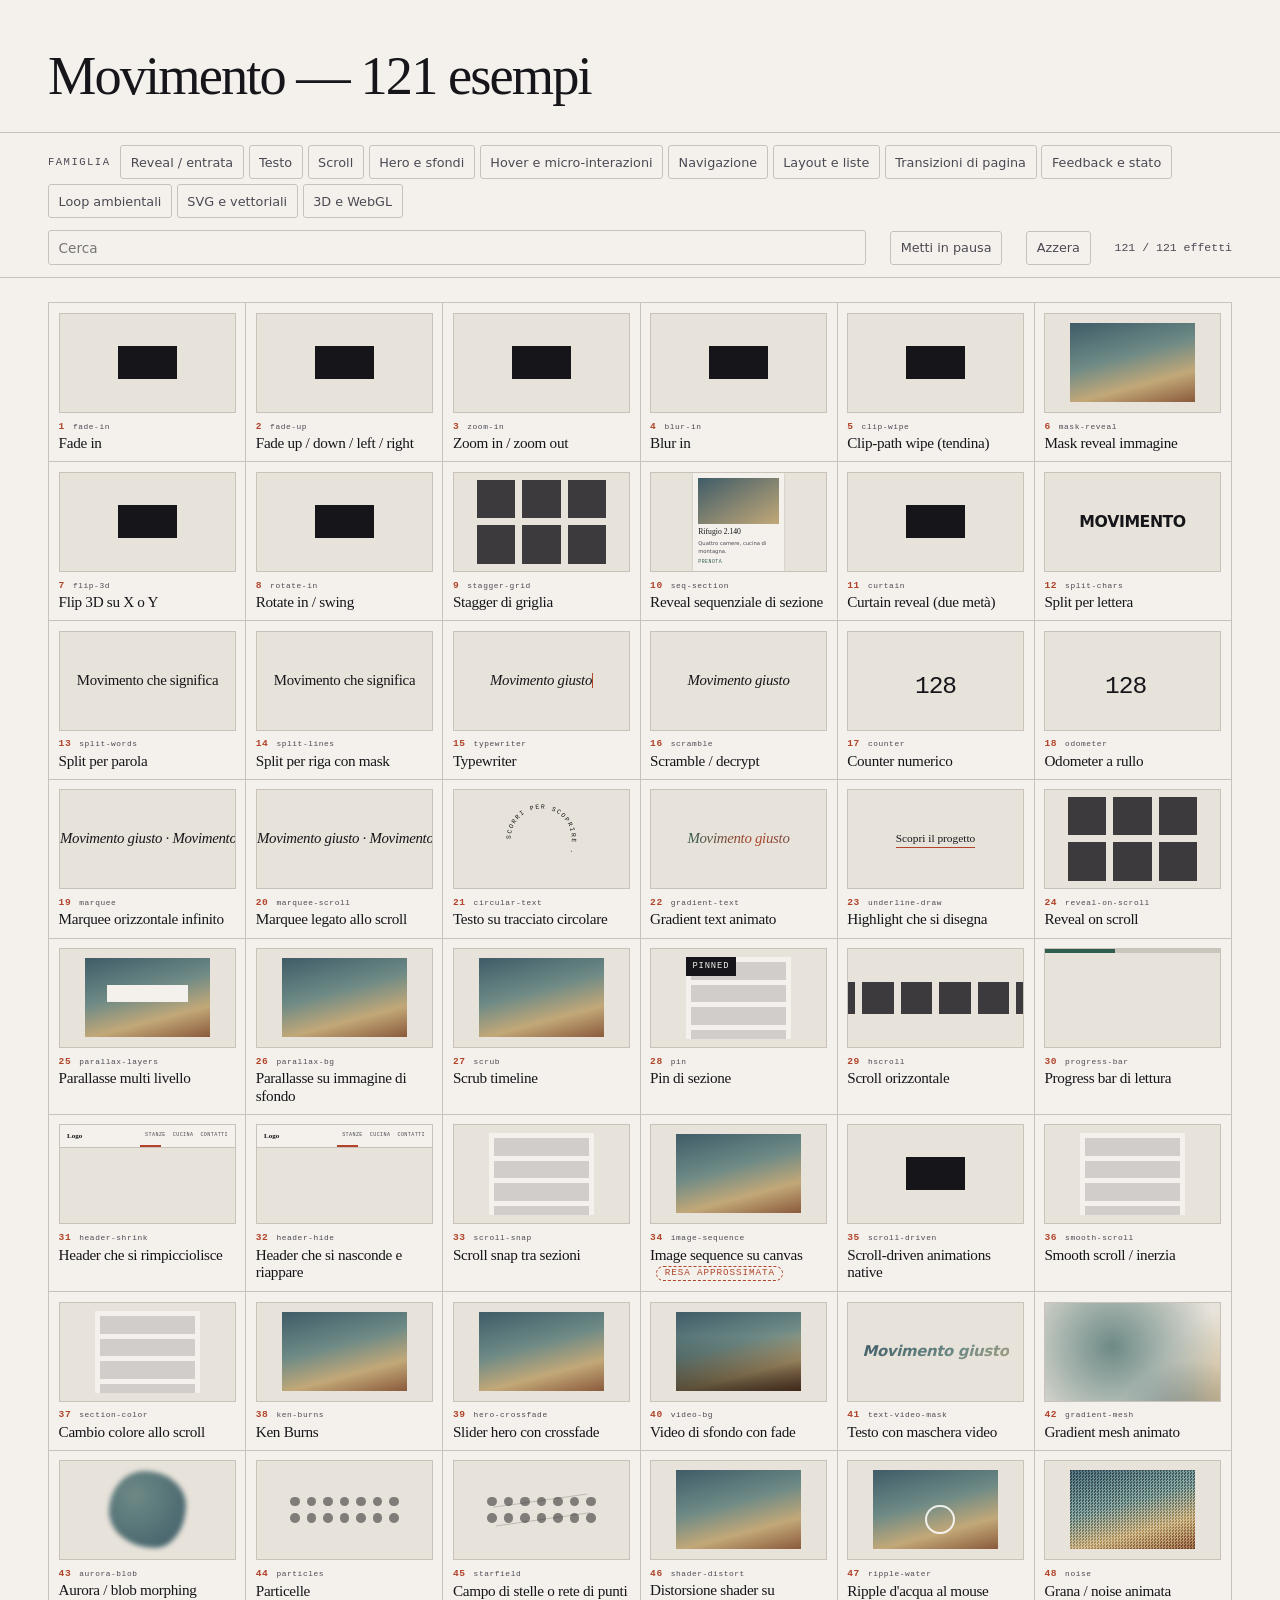
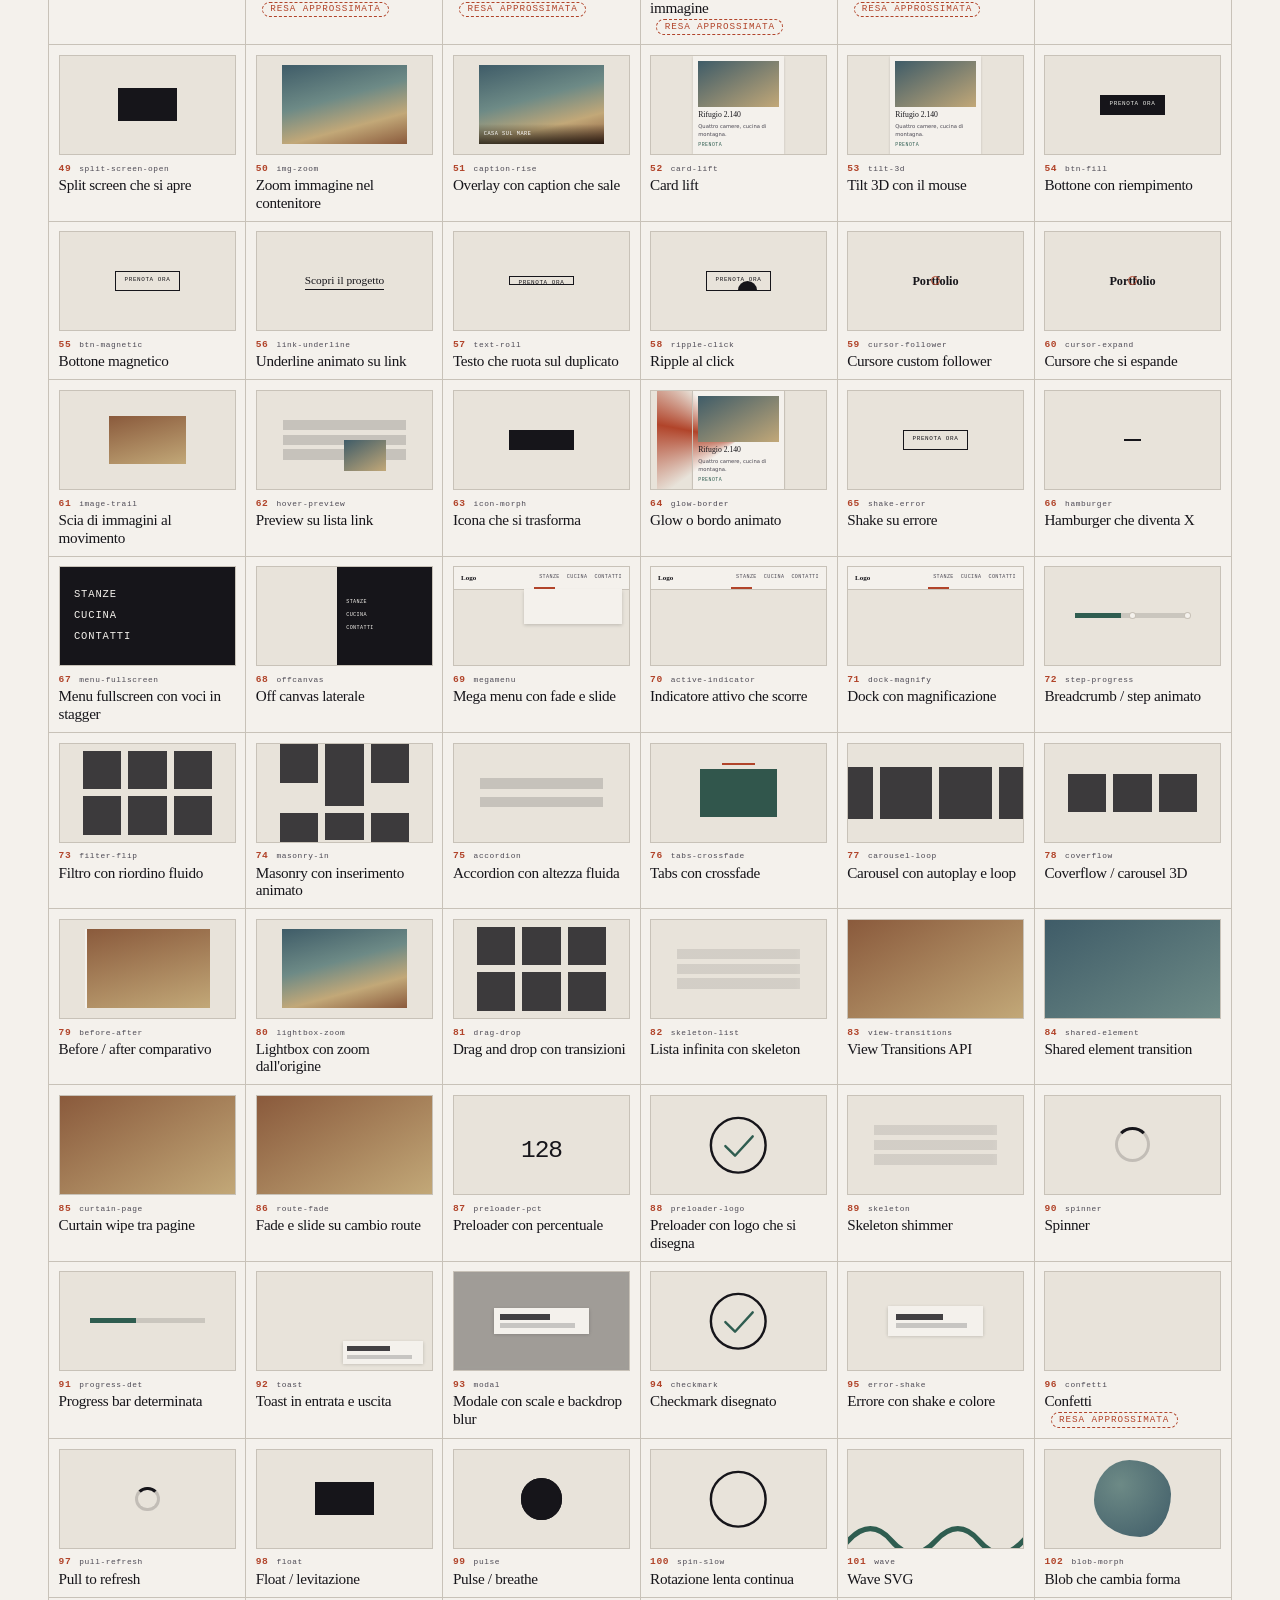
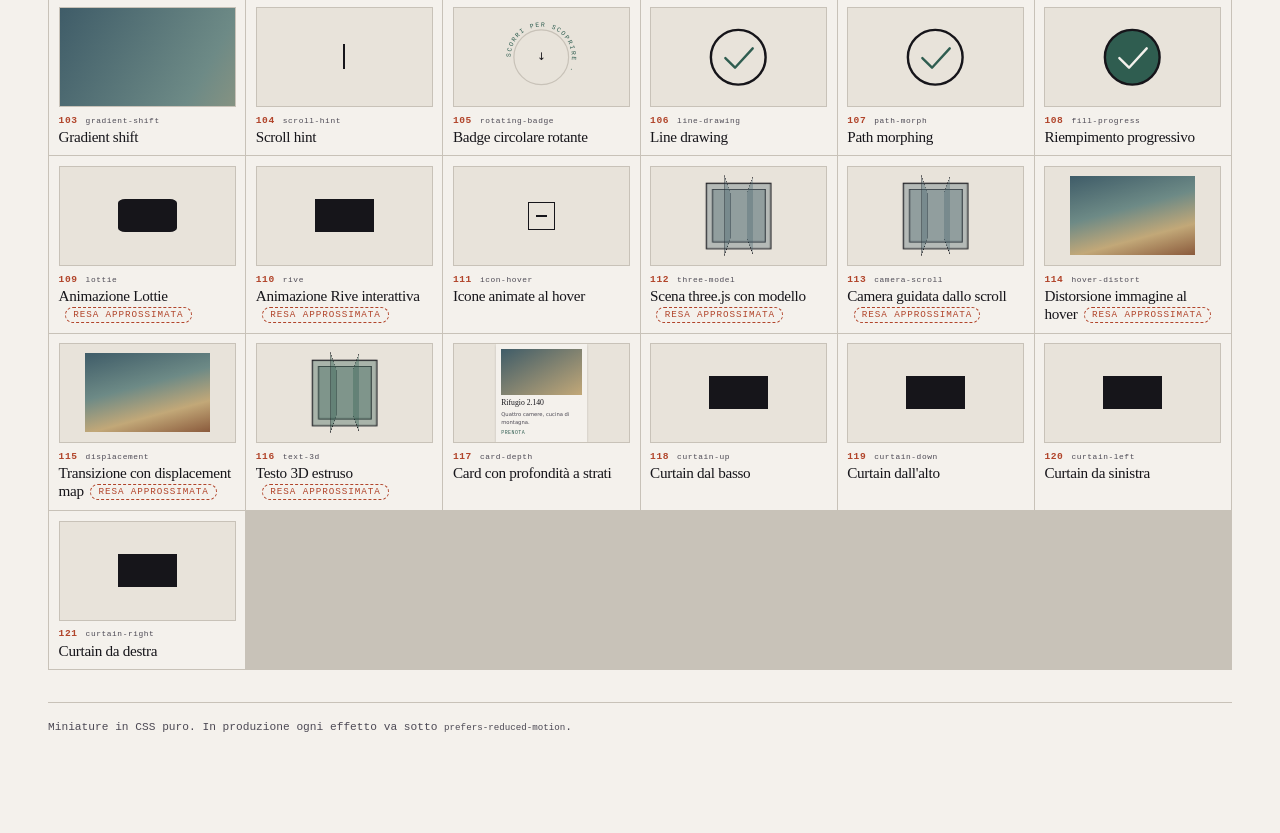
==== commit d9281386: "epm 1.22.0: il selettore: trenta colori, trenta caratteri, trenta forme La pagina delle combinazioni" ====
--- a/skills/agent-web-animations/assets/effects-gallery.html
+++ b/skills/agent-web-animations/assets/effects-gallery.html
@@ -195,6 +195,17 @@
 .fx--seq-section .subj > *:nth-child(4) { animation-delay: .4s }
 @keyframes k-curtain { 0%,10% { clip-path: inset(0 50% 0 50%) } 46%,88% { clip-path: inset(0 0 0 0) } 100% { clip-path: inset(0 50% 0 50%) } }
 .fx--curtain .subj { animation: k-curtain 3.6s cubic-bezier(.7,0,.2,1) infinite; }
+/* Le quattro direzioni: la tenda che si apre da un lato solo. Il verso conta —
+   dal basso segue la lettura, dall'alto e' il sipario, i due laterali seguono o
+   contraddicono il verso di scorrimento. Una per pagina. */
+@keyframes k-curtain-up { 0%,10% { clip-path: inset(100% 0 0 0) } 46%,88% { clip-path: inset(0 0 0 0) } 100% { clip-path: inset(100% 0 0 0) } }
+.fx--curtain-up .subj { animation: k-curtain-up 3.6s cubic-bezier(.7,0,.2,1) infinite; }
+@keyframes k-curtain-down { 0%,10% { clip-path: inset(0 0 100% 0) } 46%,88% { clip-path: inset(0 0 0 0) } 100% { clip-path: inset(0 0 100% 0) } }
+.fx--curtain-down .subj { animation: k-curtain-down 3.6s cubic-bezier(.7,0,.2,1) infinite; }
+@keyframes k-curtain-left { 0%,10% { clip-path: inset(0 100% 0 0) } 46%,88% { clip-path: inset(0 0 0 0) } 100% { clip-path: inset(0 100% 0 0) } }
+.fx--curtain-left .subj { animation: k-curtain-left 3.6s cubic-bezier(.7,0,.2,1) infinite; }
+@keyframes k-curtain-right { 0%,10% { clip-path: inset(0 0 0 100%) } 46%,88% { clip-path: inset(0 0 0 0) } 100% { clip-path: inset(0 0 0 100%) } }
+.fx--curtain-right .subj { animation: k-curtain-right 3.6s cubic-bezier(.7,0,.2,1) infinite; }
 
 /* 12-23 testo */
 @keyframes k-char { 0%,10% { opacity: 0; transform: translateY(45%) } 42%,86% { opacity: 1; transform: none } 100% { opacity: 0; transform: translateY(-30%) } }
@@ -590,7 +601,7 @@
 </head>
 <body>
 <header class="masthead">
-  <h1>Movimento — 117 esempi</h1>
+  <h1>Movimento — 121 esempi</h1>
 </header>
 
 <div class="toolbar">
@@ -1772,6 +1783,46 @@
         <div class="body">
           <p class="eyebrow"><b>117</b> <code>card-depth</code></p>
           <h3>Card con profondità a strati</h3>
+        </div>
+      </article>
+      <article class="card" tabindex="0" role="button" aria-pressed="false"
+        data-id="curtain-up" data-n="118" data-cat="reveal"
+        data-cost="free" data-tech="CSS GSAP"
+        data-search="118 curtain-up curtain dal basso un pannello sale e scopre il contenuto sotto. hero e sezioni che entrano da sotto: la piu naturale nel senso della lettura. una direzione per pagina: quattro tende che si aprono da quattro lati sono un difetto, non un sistema. reveal / entrata css gsap gratis">
+        <span class="stage fx--curtain-up" aria-hidden="true"><i class="subj s-block"></i></span>
+        <div class="body">
+          <p class="eyebrow"><b>118</b> <code>curtain-up</code></p>
+          <h3>Curtain dal basso</h3>
+        </div>
+      </article>
+      <article class="card" tabindex="0" role="button" aria-pressed="false"
+        data-id="curtain-down" data-n="119" data-cat="reveal"
+        data-cost="free" data-tech="CSS GSAP"
+        data-search="119 curtain-down curtain dall&#x27;alto un pannello scende e scopre il contenuto sopra. aperture e sipari: il gesto piu teatrale dei quattro. una direzione per pagina: quattro tende che si aprono da quattro lati sono un difetto, non un sistema. reveal / entrata css gsap gratis">
+        <span class="stage fx--curtain-down" aria-hidden="true"><i class="subj s-block"></i></span>
+        <div class="body">
+          <p class="eyebrow"><b>119</b> <code>curtain-down</code></p>
+          <h3>Curtain dall&#x27;alto</h3>
+        </div>
+      </article>
+      <article class="card" tabindex="0" role="button" aria-pressed="false"
+        data-id="curtain-left" data-n="120" data-cat="reveal"
+        data-cost="free" data-tech="CSS GSAP"
+        data-search="120 curtain-left curtain da sinistra un pannello scorre a sinistra e scopre il contenuto. gallerie e carousel: segue il verso di lettura. una direzione per pagina: quattro tende che si aprono da quattro lati sono un difetto, non un sistema. reveal / entrata css gsap gratis">
+        <span class="stage fx--curtain-left" aria-hidden="true"><i class="subj s-block"></i></span>
+        <div class="body">
+          <p class="eyebrow"><b>120</b> <code>curtain-left</code></p>
+          <h3>Curtain da sinistra</h3>
+        </div>
+      </article>
+      <article class="card" tabindex="0" role="button" aria-pressed="false"
+        data-id="curtain-right" data-n="121" data-cat="reveal"
+        data-cost="free" data-tech="CSS GSAP"
+        data-search="121 curtain-right curtain da destra un pannello scorre a destra e scopre il contenuto. pannelli di dettaglio e ritorni indietro: il verso contrario, usato apposta. una direzione per pagina: quattro tende che si aprono da quattro lati sono un difetto, non un sistema. reveal / entrata css gsap gratis">
+        <span class="stage fx--curtain-right" aria-hidden="true"><i class="subj s-block"></i></span>
+        <div class="body">
+          <p class="eyebrow"><b>121</b> <code>curtain-right</code></p>
+          <h3>Curtain da destra</h3>
         </div>
       </article>
   </div>
